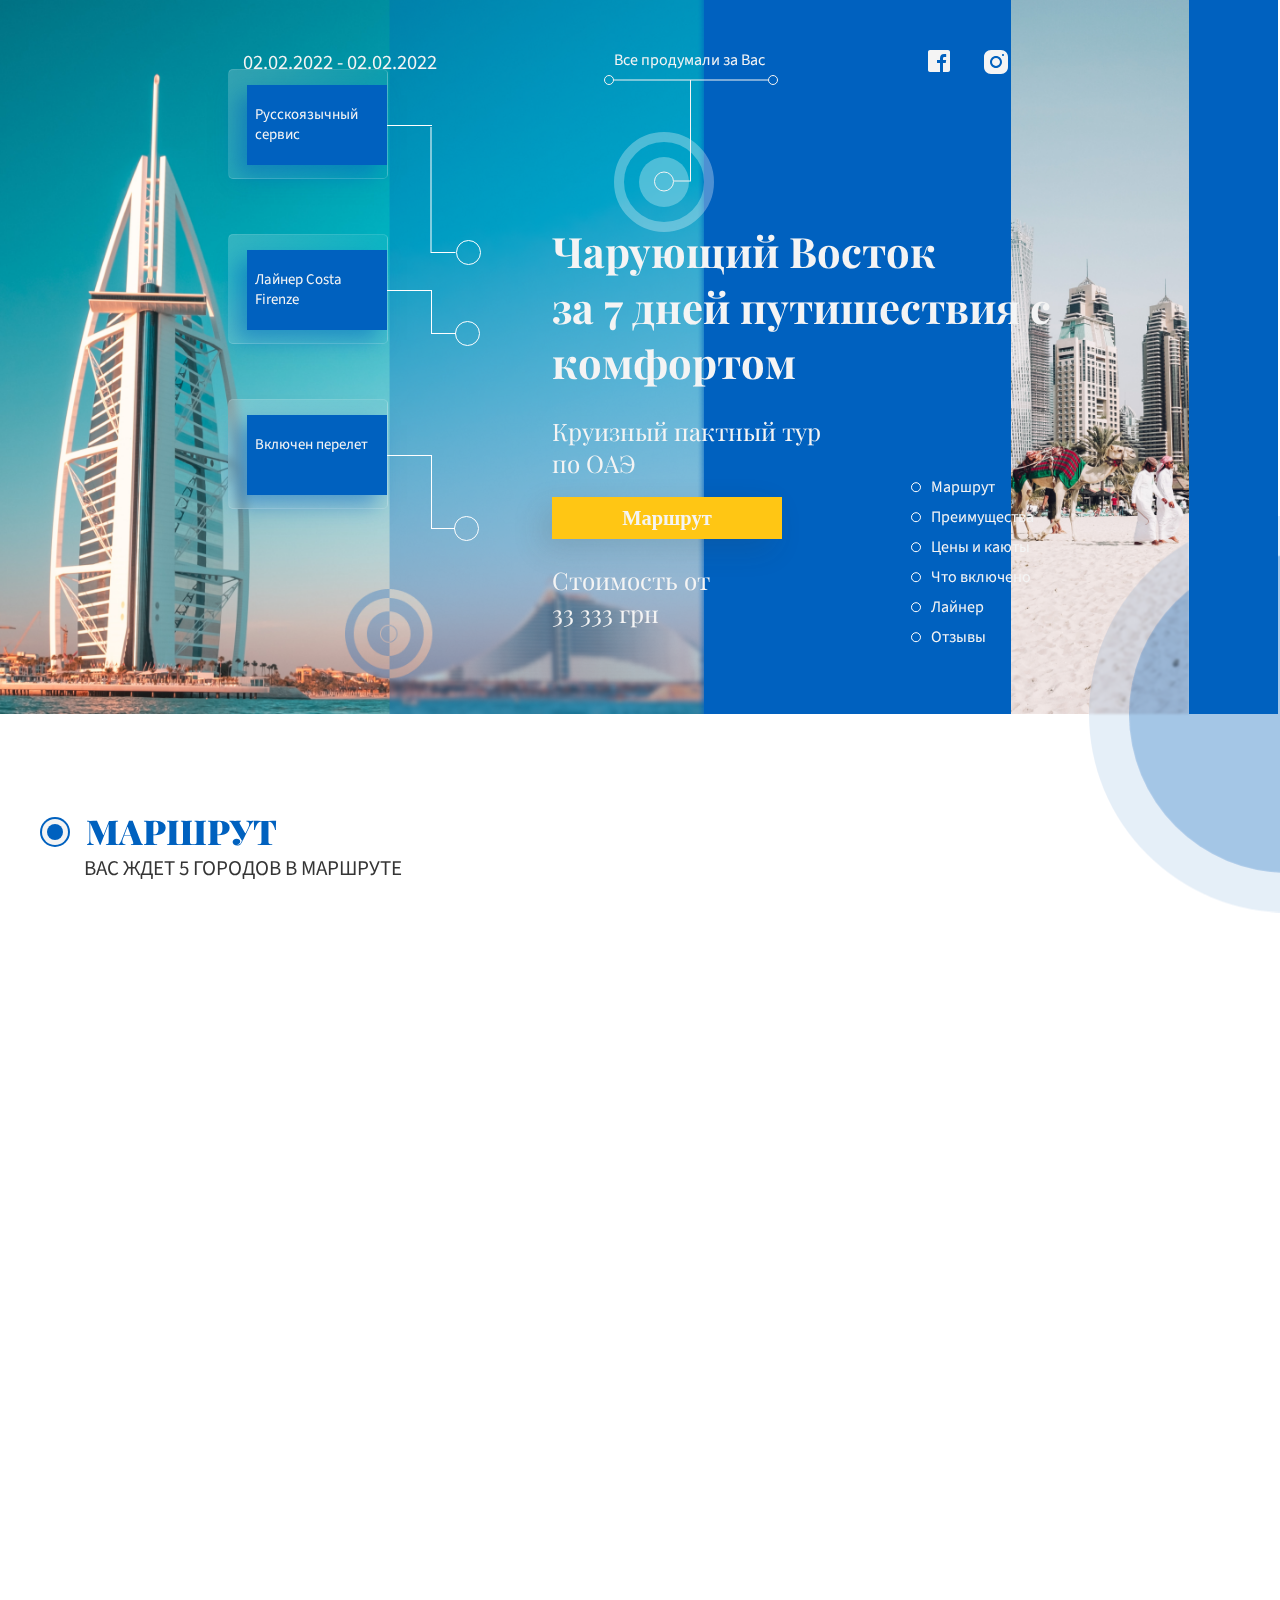
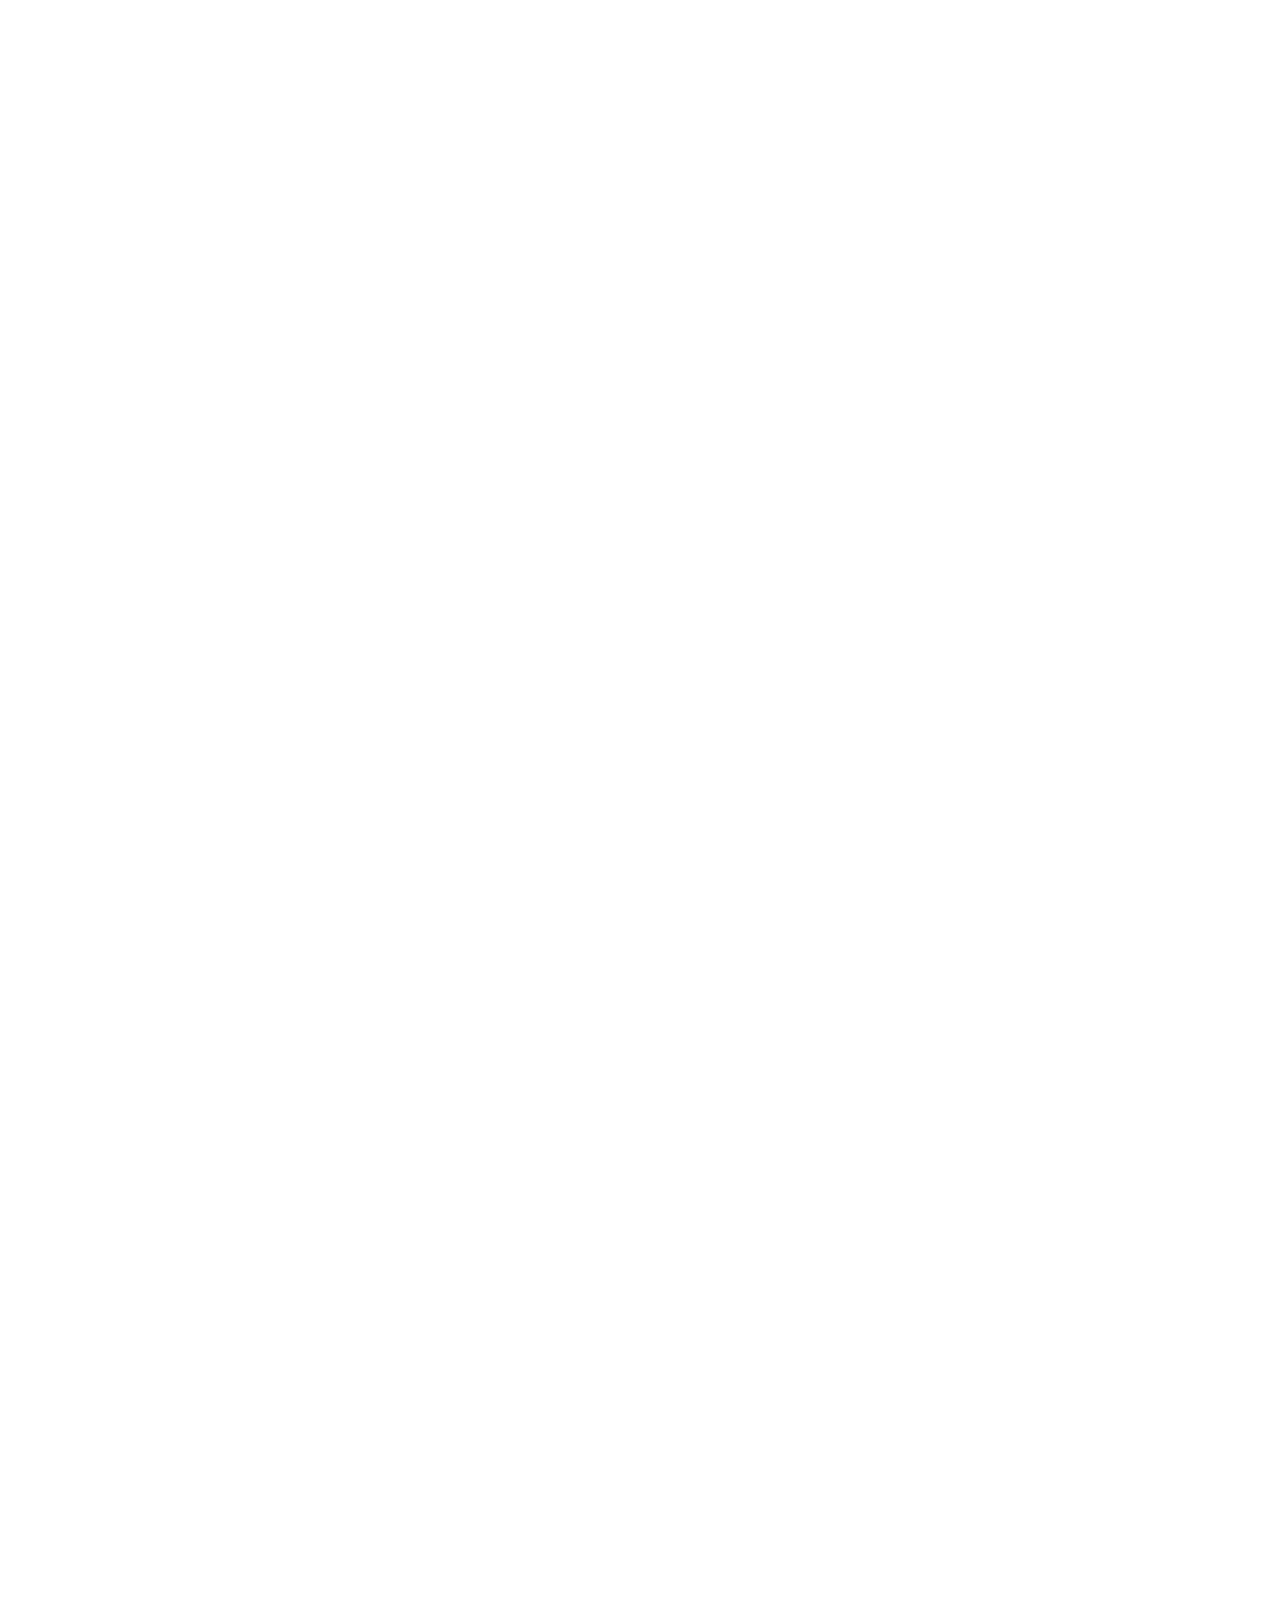
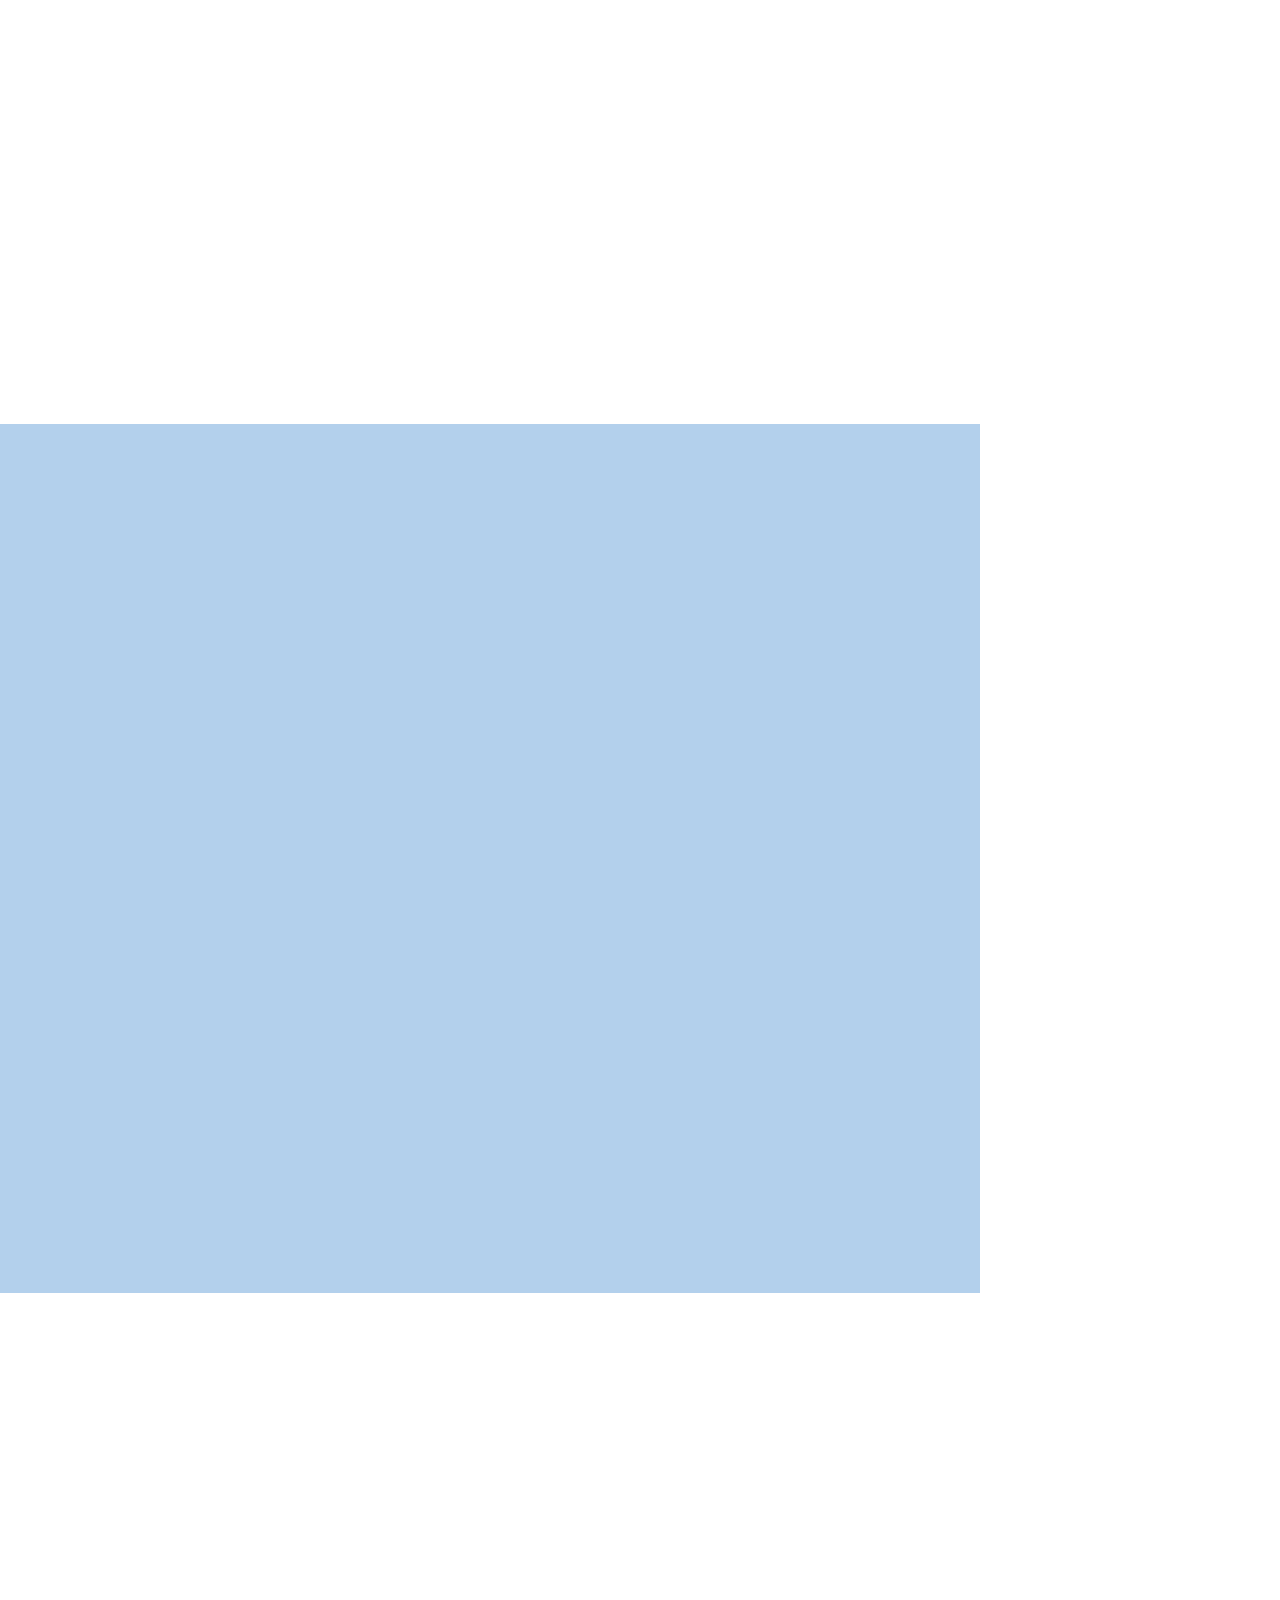
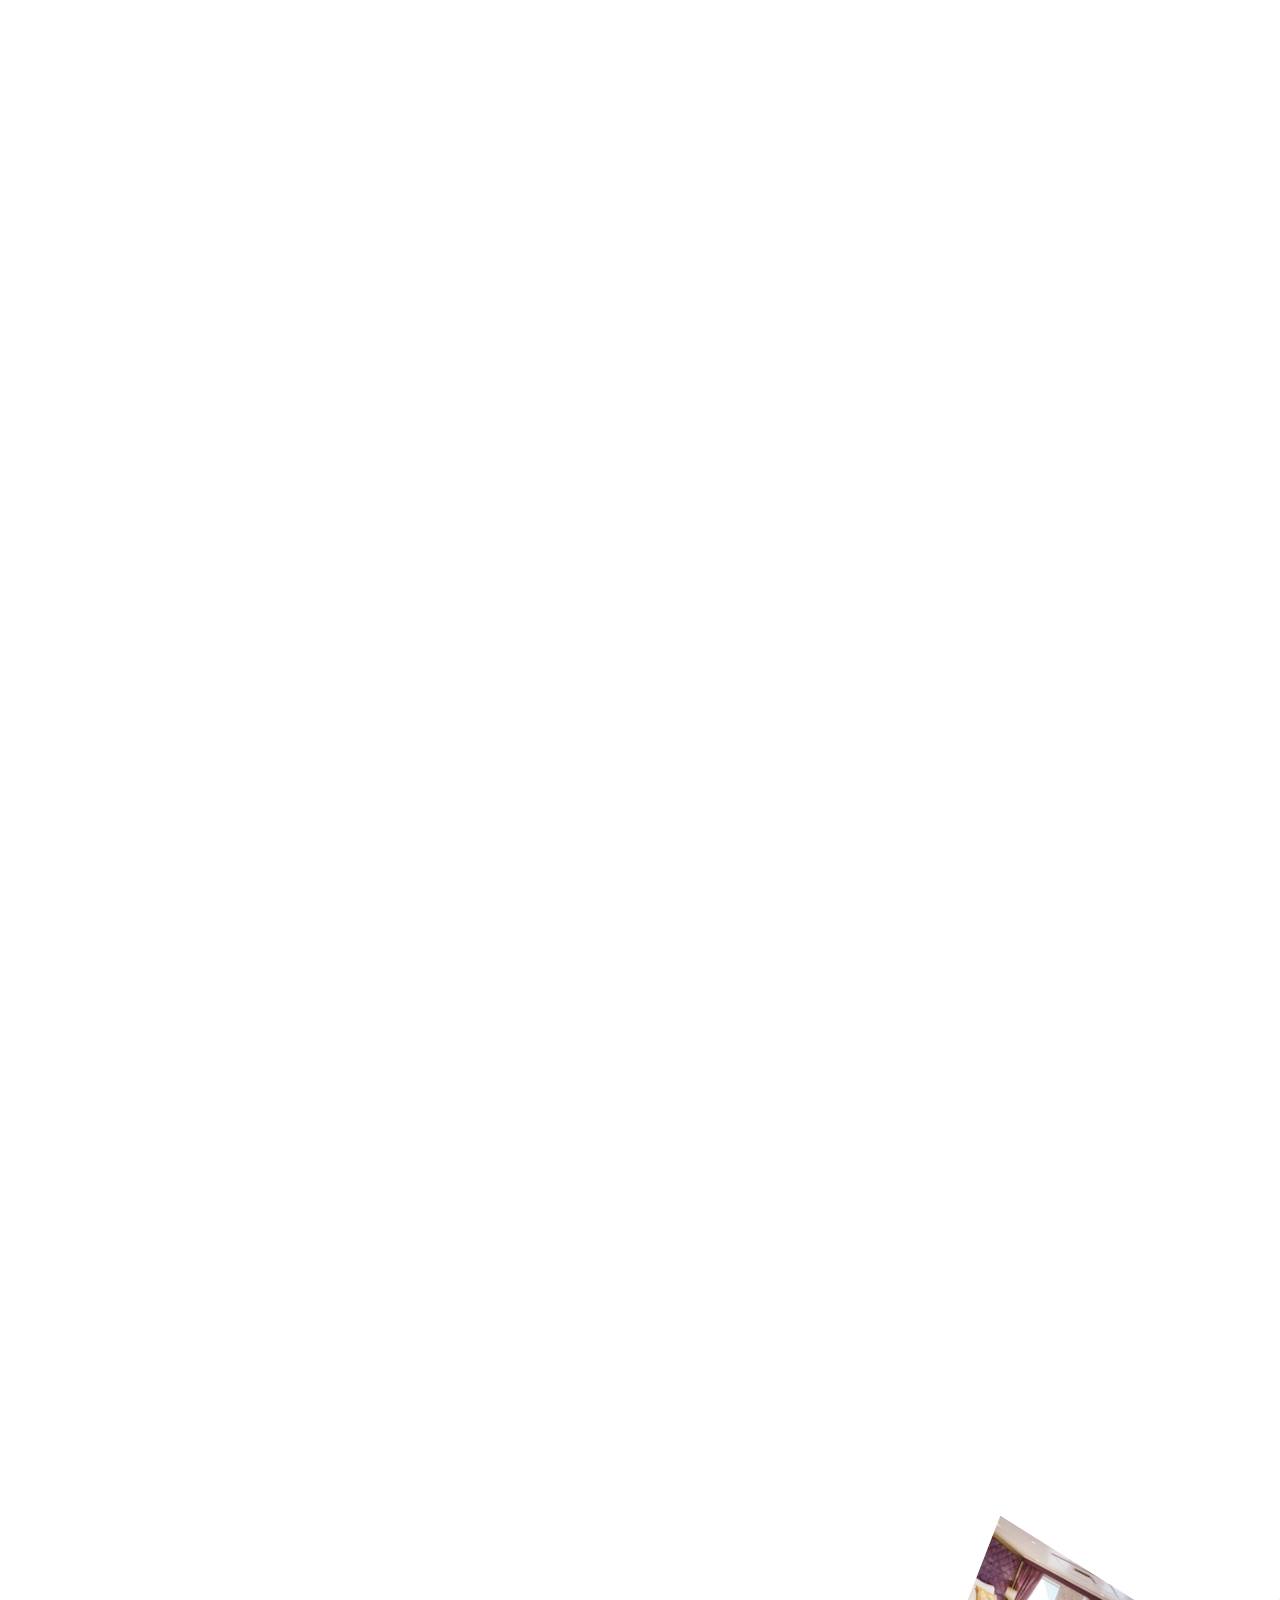
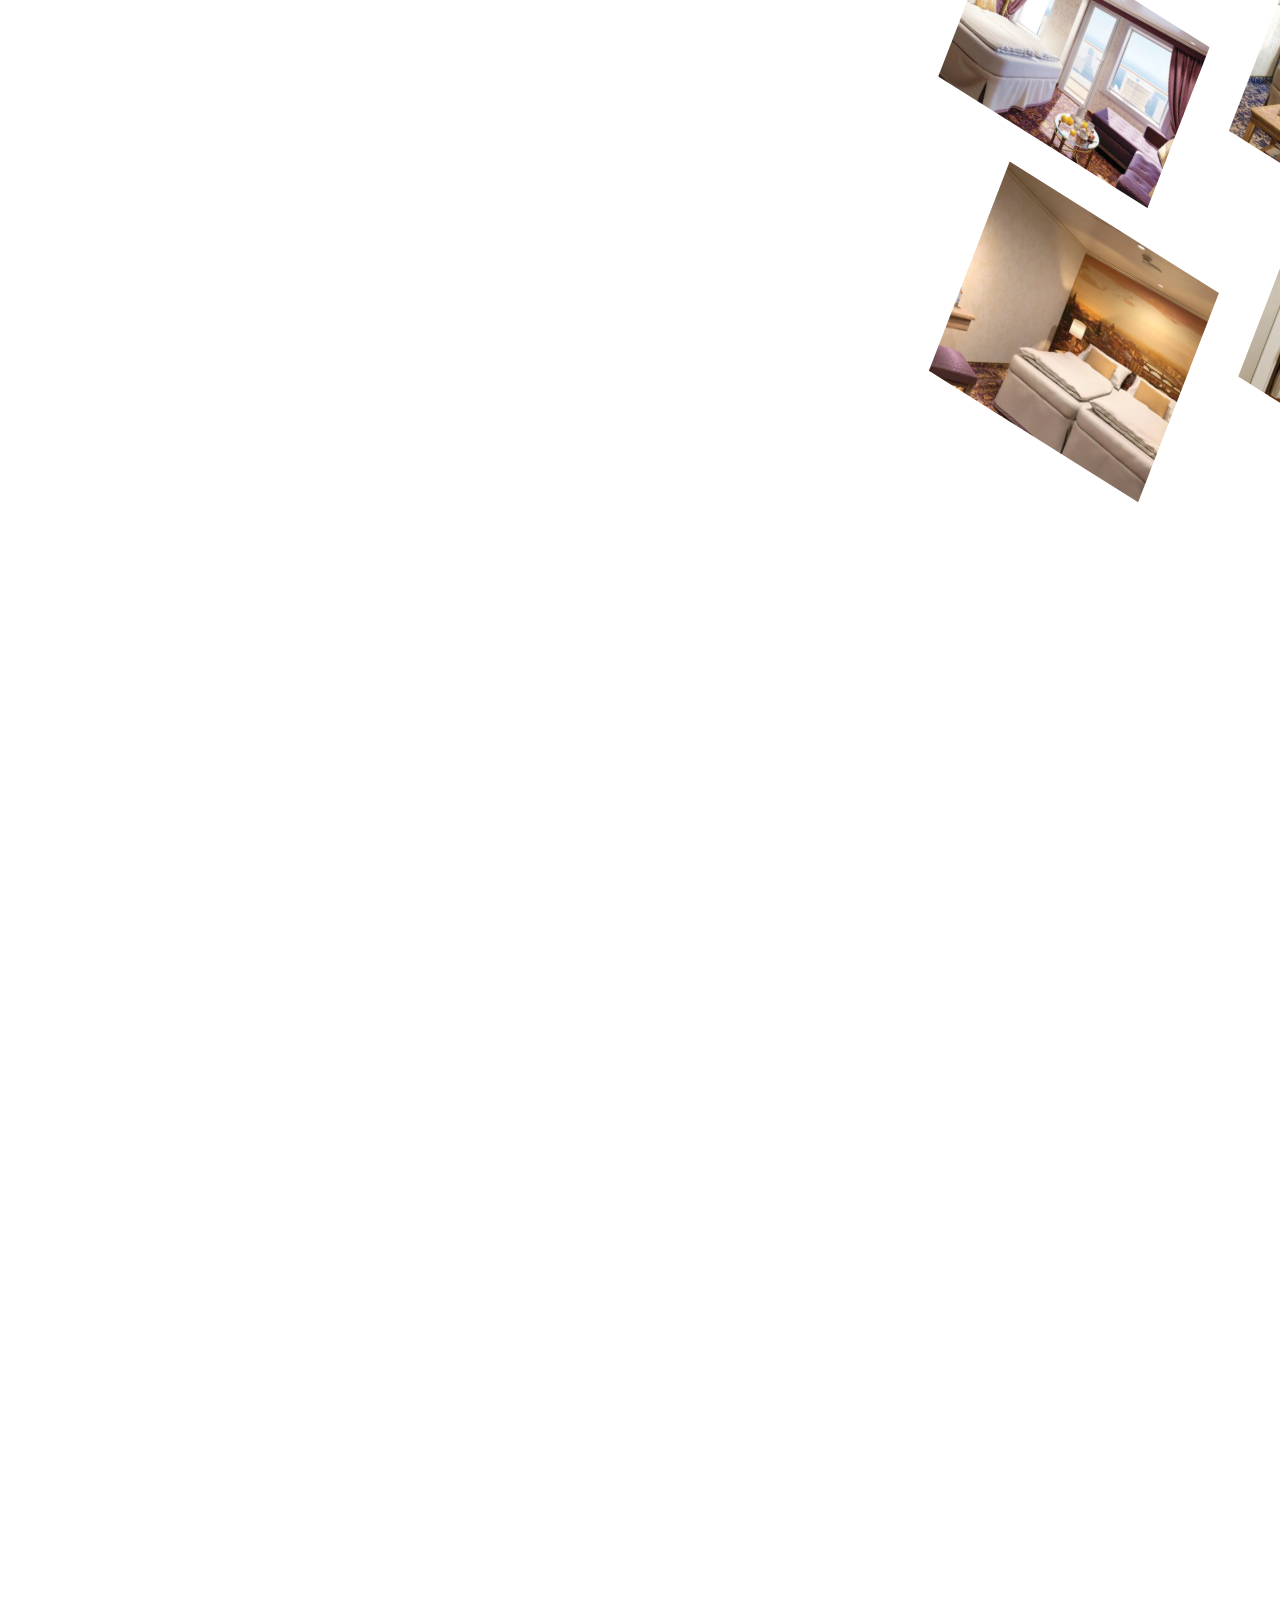
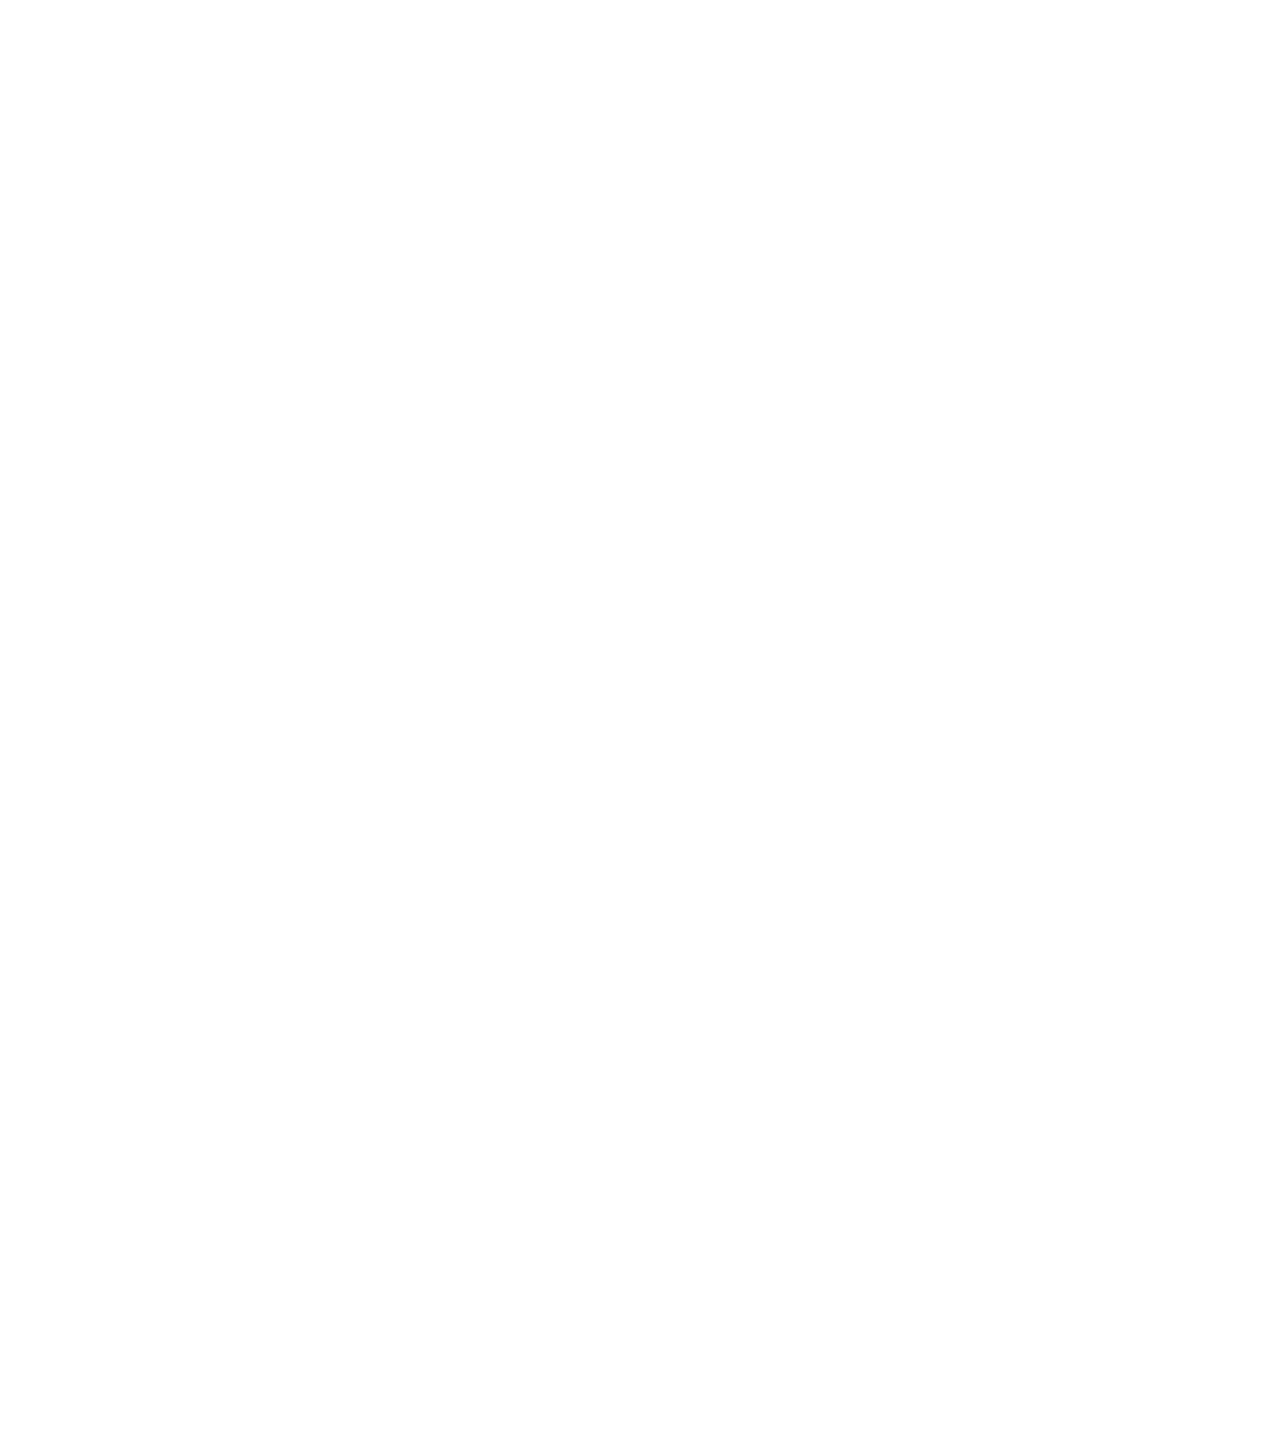
==== index.html @ 21597834 "elevenOfAprilBeforeJobCommit" ====
<!DOCTYPE html>
<html lang="ru">
<head>
    <meta charset="UTF-8">
    <meta http-equiv="X-UA-Compatible" content="IE=edge">
    <meta name="viewport" content="width=device-width, initial-scale=1.0">
    <link href="https://fonts.googleapis.com/css?family=Source+Sans+Pro:200,200italic,300,300italic,regular,italic,600,600italic,700,700italic,900,900italic" rel="stylesheet" />
    <link href="https://fonts.googleapis.com/css?family=Playfair+Display:regular,500,600,700,800,900,italic,500italic,600italic,700italic,800italic,900italic" rel="stylesheet" />
    <link rel="stylesheet" href="css/Mould_zero.css">
    <link rel="stylesheet" href="css/header.css">
    <link rel="stylesheet" href="css/startWithCabinStructure.css">
    <link rel="stylesheet" href="css/everyThingIN.css">
    <link rel="stylesheet" href="css/aboutLiner.css">
    <link rel="stylesheet" href="css/linerVideo.css">
    <link rel="stylesheet" href="css/linerAdvertaising.css">
    <link rel="stylesheet" href="css/coordinator.css">
    <link rel="stylesheet" href="css/reviews.css">
    <link rel="stylesheet" href="css/popup.css">
    <title>Bon Vojage</title>
</head>
<body>

    <div class="wrapper ">
            <header class="header">
                <div class="header__background headBack">
                    <div class="headBack__cyst">
                        <div class="headBack__huge">
                            <div class="headBack__maskCyst">
                                <img src="img/hugeTower.png" class="headBack__1" alt="vcb">
                                <img src="img/Exclude.png"  class="headBack__2" alt="asd">
                            </div>
                            
                        </div>
                        <div class="headBack__bigBan"></div>
                        <div class="headBack__tiny">
                            <img src="img/tallPicture.png" alt="dsf" class="headBack__tineImage">
                        </div>
                        <div class="headBack__rightPattern rightPattern  HugeRoundStructure">
                            <div class="rightPattern__firstChild  HugeRoundStructureFirst">
                            </div>
                        </div>
                        <div class="headBack__rightPatternSecondChild  ">
                            <div class="headBack__rightPatternthirdChild   HugeRoundStructureThird">
                                <div class="headBack__rightPatternfourth    HugeRoundStructureFours"></div>
                            </div>
                        </div>
                        <div class="headBack__smallBand">
                        </div>
                    </div>


                </div>
                <div  class="header__container container ">
                    <div class="header__upsideBar animItem upsideBar">
                        <div class="upsideBar__body">
                            <div class="upside__burger burger">
                                <div class="burger__listBod">
                                    <div class="burger__structureBody">
                                        <div class="burger__structureItem firstBur"></div>
                                        <div class="burger__structureItem secondBur"></div>
                                        <div class="burger__structureItem thirdBur"></div>
                                    </div>
                                </div>
                            </div>
                            <p class="upsideBar__date">
                                02.02.2022 - 02.02.2022
                            </p>
                            <div class="upsideBar__slogan slogan">
                                Все продумали за Вас
                                <div class="slogan__stracture">
                                    <div class="slogan__round frstround">

                                    </div>
                                    <div class="slogan__line">

                                    </div>
                                    <div class="slogan__round scndround">
                                        
                                    </div>
                                </div>
                                <div class="slogan__verticalLine">
                                    
                                </div>
                                <div class="slogan__buttomLine"></div>
                                <div class="slogan__buttomCircle"></div>
                                <div class="slogan__blueSphere"></div>
                                <div class="slogan__blueCircumference"></div>
                            </div>

                            <div class="upsideBar__img">
                                <svg  class="upsideBar__facebook" xmlns="http://www.w3.org/2000/svg">
                                    <path d="M20 0H2C0.895 0 0 0.895 0 2V20C0 21.105 0.895 22 2 22H12V13H9V10H12V8.389C12 5.339 13.486 4 16.021 4C17.235 4 17.877 4.09 18.181 4.131V7H16.452C15.376 7 15 7.568 15 8.718V10H18.154L17.726 13H15V22H20C21.105 22 22 21.105 22 20V2C22 0.895 21.104 0 20 0Z" fill="#F4F4F4"/>
                                </svg>
                                <svg class="upsideBar__instagram" xmlns="http://www.w3.org/2000/svg">
                                    <path d="M6.99805 0C3.13905 0 0 3.14195 0 7.00195V17.002C0 20.861 3.14195 24 7.00195 24H17.002C20.861 24 24 20.858 24 16.998V6.99805C24 3.13905 20.858 0 16.998 0H6.99805ZM19 4C19.552 4 20 4.448 20 5C20 5.552 19.552 6 19 6C18.448 6 18 5.552 18 5C18 4.448 18.448 4 19 4ZM12 6C15.309 6 18 8.691 18 12C18 15.309 15.309 18 12 18C8.691 18 6 15.309 6 12C6 8.691 8.691 6 12 6ZM12 8C10.9391 8 9.92172 8.42143 9.17157 9.17157C8.42143 9.92172 8 10.9391 8 12C8 13.0609 8.42143 14.0783 9.17157 14.8284C9.92172 15.5786 10.9391 16 12 16C13.0609 16 14.0783 15.5786 14.8284 14.8284C15.5786 14.0783 16 13.0609 16 12C16 10.9391 15.5786 9.92172 14.8284 9.17157C14.0783 8.42143 13.0609 8 12 8Z" fill="#F4F4F4"/>
                                </svg>
                                    
                                
                            </div>
                            <div class="burger__body"> <ul class="burger__list">
                                <li class="burger__listItem"> <a href="#" class="burger__listItemLink">Маршрут</a></li>
                                <li class="burger__listItem"> <a href="#" class="burger__listItemLink">Преимущества</a></li>
                                <li class="burger__listItem"> <a href="#" class="burger__listItemLink">Цены и каюты</a></li>
                                <li class="burger__listItem"> <a href="#" class="burger__listItemLink">Что включено</a></li>
                                <li class="burger__listItem"> <a href="#" class="burger__listItemLink">Лайнер</a></li>
                                <li class="burger__listItem"> <a href="#" class="burger__listItemLink">Отзывы</a></li>
                            </ul></div>
                        </div>
                    </div>
                    <div class="header__centerPart animItem centerPart">
                        <div class="centerPart__body">
                            <h1 class="centerPart__caption">
                                Чарующий Восток <br>
                                за 7 дней путишествия 
                                с комфортом 
                            </h1>
                            
                        </div>
                        <div class="centerPart__body2">
                            <h3 class="centerPart__discription">
                                Круизный пактный тур по ОАЭ
                            </h3>
                            <button class="centerPart__btn GlobalButton">
                                    <a href="#" class="centerPart__btn-link">Маршрут</a>  
                            </button>
                            <h3 class="centerPart__discription centerCost">
                                Стоимость от 33 333 грн
                            </h3>
                        </div>
                        <div class="centralPart__body3">
                            <ul class="centralPart__list">
                                <li class="centralPart__listItem"> <a href="#" class="centralPart__listItemLink">Маршрут</a></li>
                                <li class="centralPart__listItem"> <a href="#" class="centralPart__listItemLink">Преимущества</a></li>
                                <li class="centralPart__listItem"> <a href="#" class="centralPart__listItemLink">Цены и каюты</a></li>
                                <li class="centralPart__listItem"> <a href="#" class="centralPart__listItemLink">Что включено</a></li>
                                <li class="centralPart__listItem"> <a href="#" class="centralPart__listItemLink">Лайнер</a></li>
                                <li class="centralPart__listItem"> <a href="#" class="centralPart__listItemLink">Отзывы</a></li>
                            </ul>
                        </div>
                    </div>
                    <div class="header__leftCards leftCards animItem">
                        <div class="leftCards__body">
                            <div class="leftCards__item">
                                <div class="leftCards__item-body">
                                    <p class="leftCards__item-content">Русскоязычный сервис</p> 
                                </div>
                                <div class="leftCards__structure">
                                    <div class="leftCards__frst  FirFir"></div>
                                    <div class="leftCards__scnd  FirSec"></div>
                                    <div class="leftCards__thrd  FirThir"></div>
                                    <div class="leftCards__frsth  FirFour"></div>
                                </div>
                            </div>
                            <div class="leftCards__item">
                                <div class="leftCards__item-body">
                                    <p class="leftCards__item-content">Лайнер 
                                        Costa Firenze </p> 
                                </div>
                                <div class="leftCards__structure stractureTwo">
                                    <div class="leftCards__frst SecFir"></div>
                                    <div class="leftCards__scnd SecSec"></div>
                                    <div class="leftCards__thrd SecThir"></div>
                                    <div class="leftCards__frsth SecFour"></div>
                                </div>
                            </div>
                            <div class="leftCards__item">
                                <div class="leftCards__item-body">
                                    <p class="leftCards__item-content">Включен перелет</p> 
                                </div>
                                <div class="leftCards__structure stractureThree">
                                    <div class="leftCards__frst ThirFir"></div>
                                    <div class="leftCards__scnd ThirSec"></div>
                                    <div class="leftCards__thrd ThirThir"></div>
                                    <div class="leftCards__frsth ThirFour"></div>
                                </div>
                            </div>
                        </div>
                    </div>
                </div>
            </header>
            <main class="main ">
                <div class="main__route  Route">
                    <div class="Route__container container">
                        <div class="Route__body">
                            <div class="Route__header">
                                <div class="Route__header-body animItem ">
                                    <div class="Route__cirleStructure zYoYOu">
                                        <div class="Route__cirleStructure-firstChild">
                                            <div class="Route__cirleStructure-secondChild">

                                            </div>
                                        </div>
                                    </div>
                                    <h2 class="Route__caption">МАРШРУТ</h2>
                                    <p class="Route__subCaption">ВАС ЖДЕТ 5 ГОРОДОВ В МАРШРУТЕ</p>

                                </div>
                            </div>
                        </div>
                    </div>
                </div>
                <div class="main__map Map">
                    <div class="map__container container">
                        <div class="map__body animItem">
                            <div class="map__image-container">
                                <img src="img/Rectangle31.png" alt="routesMap" class="map__image">
                            </div>
                            
                            <div class="map__right">
                                <div class="map__right-body">
                                    <div class="map__right-caption">
                                        ДУБАЙ / АБУ-ДАБИ / о. СИР-БАНИ-ЯС / ДАМАМ / ДОХА
                                    </div>
                                    <div class="map__right-stracture MapStructure">
                                        <div class="MapStructure__body">
                                            <div class="MapStructure__item ItemStructure1">
                                                <div class="MapStructure__pattern">
                                                    <div class="MapStructure__pattern-firstChild">
                                                        <div class="MapStructure__pattern-secondChild">
                                                            <div class="MapStructure__pattern-thirdChild">
                                                                <div class="MapStructure__pattern-fourthChild">
                                                                    
                                                                </div>
                                                            </div>
                                                        </div>
                                                    </div>
                                                </div>
                                                <div class="ItemStructure__container">
                                                    <div class="ItemStructure__body">
                                                        2 дня в Дубаи.
                                                    </div>
                                                    <div class="ItemStructure__pattern">
                                                        <div class="ItemStructure__pattern-firstChild">
                                                            <div class="ItemStructure__pattern-secondChild">
                                                                <div class="ItemStructure__pattern-thirdChild">
                                                                    <div class="ItemStructure__pattern-fourthChild">
                                                                        
                                                                    </div>
                                                                </div>
                                                            </div>
                                                        </div>
                                                    </div>
                                                </div>
                                            </div>
                                            <div class="MapStructure__item ItemStructure2">
                                                <div class="MapStructure__pattern">
                                                    <div class="MapStructure__pattern-firstChild">
                                                        <div class="MapStructure__pattern-secondChild">
                                                            <div class="MapStructure__pattern-thirdChild">
                                                                <div class="MapStructure__pattern-fourthChild">
                                                                    
                                                                </div>
                                                            </div>
                                                        </div>
                                                    </div>
                                                </div>
                                                <div class="ItemStructure__container">
                                                    <div class="ItemStructure__body">
                                                        2 дня в Дубаи.
                                                    </div>
                                                    <div class="ItemStructure__pattern">
                                                        <div class="ItemStructure__pattern-firstChild">
                                                            <div class="ItemStructure__pattern-secondChild">
                                                                <div class="ItemStructure__pattern-thirdChild">
                                                                    <div class="ItemStructure__pattern-fourthChild">
                                                                        
                                                                    </div>
                                                                </div>
                                                            </div>
                                                        </div>
                                                    </div>
                                                </div>
                                            </div>
                                            <div class="MapStructure__item ItemStructure3">
                                                <div class="MapStructure__pattern">
                                                    <div class="MapStructure__pattern-firstChild">
                                                        <div class="MapStructure__pattern-secondChild">
                                                            <div class="MapStructure__pattern-thirdChild">
                                                                <div class="MapStructure__pattern-fourthChild">
                                                                    
                                                                </div>
                                                            </div>
                                                        </div>
                                                    </div>
                                                </div>
                                                <div class="ItemStructure__container">
                                                    <div class="ItemStructure__body">
                                                        2 дня в Дубаи.
                                                    </div>
                                                    <div class="ItemStructure__pattern">
                                                        <div class="ItemStructure__pattern-firstChild">
                                                            <div class="ItemStructure__pattern-secondChild">
                                                                <div class="ItemStructure__pattern-thirdChild">
                                                                    <div class="ItemStructure__pattern-fourthChild">
                                                                        
                                                                    </div>
                                                                </div>
                                                            </div>
                                                        </div>
                                                    </div>
                                                </div>
                                            </div>
                                        </div>
                                    </div>
                                </div>
                            </div>
                        </div>
                        <div class="map__lines animItem">
                            <div class="map__littlePart">
                                <div class="map__littlePartFirstChild"></div>
                                <div class="map__littlePartSecondChild"></div>
                                <div class="map__littlePartThirdChild"></div>
                                <div class="map__littlePartFoursChild"></div>
                            </div>
                            <div class="map__bigPart">
                                <div class="map__bigPartFirstChild"></div>
                                <div class="map__bigPartSecondChild"></div>
                                <div class="map__bigPartThirdChild"></div>
                                <div class="map__bigPartFoursChild"></div>
                                <div class="map__bigPartFivthChild"></div>
                                <div class="map__bigPartSixthChild"></div>
                            </div>

                        </div>
                    </div>
                </div>
                <div class="main__table Table">
                    <div class="Table__container container">
                        <div class="Table__body">
                            <div class="Table__leftList leftList">
                                <span class="Table__span">Смотреть расписание</span>
                                <ul class="leftList__body animItem">
                                    
                                    <li class="leftList__item leftList__indicated">
                                        <div class="leftList__item-body">
                                            <p class="leftList__firstInscription">
                                                День 1
                                            </p>
                                            <p class="leftList__secondInscription">
                                                (Дубай)
                                            </p>
                                            <div class="leftList__link" >
                                                <svg class="leftList__arrow" id="0" width="22" height="8" viewBox="0 0 22 8" fill="none" xmlns="http://www.w3.org/2000/svg">
                                                    <path d="M21.3204 4.35355C21.5156 4.15829 21.5156 3.84171 21.3204 3.64645L18.1384 0.464466C17.9431 0.269204 17.6265 0.269204 17.4313 0.464466C17.236 0.659728 17.236 0.976311 17.4313 1.17157L20.2597 4L17.4313 6.82843C17.236 7.02369 17.236 7.34027 17.4313 7.53553C17.6265 7.7308 17.9431 7.7308 18.1384 7.53553L21.3204 4.35355ZM0.966797 4.5H20.9668V3.5H0.966797V4.5Z" fill="#0061BF"/>
                                                </svg>
                                            </div>
                                        </div>
                                    </li>
                                    <li class="leftList__item ">
                                        <div class="leftList__item-body">
                                            <p class="leftList__firstInscription">
                                                День 2
                                            </p>
                                            <p class="leftList__secondInscription">
                                                (Абу-Даби)
                                            </p>
                                            <div class="leftList__link" >
                                                <svg class="leftList__arrow" id="1" width="22" height="8" viewBox="0 0 22 8" fill="none" xmlns="http://www.w3.org/2000/svg">
                                                    <path d="M21.3204 4.35355C21.5156 4.15829 21.5156 3.84171 21.3204 3.64645L18.1384 0.464466C17.9431 0.269204 17.6265 0.269204 17.4313 0.464466C17.236 0.659728 17.236 0.976311 17.4313 1.17157L20.2597 4L17.4313 6.82843C17.236 7.02369 17.236 7.34027 17.4313 7.53553C17.6265 7.7308 17.9431 7.7308 18.1384 7.53553L21.3204 4.35355ZM0.966797 4.5H20.9668V3.5H0.966797V4.5Z" fill="#0061BF"/>
                                                </svg>
                                            </div>
                                        </div>
                                    </li>
                                    <li class="leftList__item">
                                        <div class="leftList__item-body">
                                            <p class="leftList__firstInscription">
                                                День 3
                                            </p>
                                            <p class="leftList__secondInscription">
                                                (о. Сир-Бани-Яс)
                                            </p>
                                            <div class="leftList__link" >
                                                <svg class="leftList__arrow" id="2" width="22" height="8" viewBox="0 0 22 8" fill="none" xmlns="http://www.w3.org/2000/svg">
                                                    <path d="M21.3204 4.35355C21.5156 4.15829 21.5156 3.84171 21.3204 3.64645L18.1384 0.464466C17.9431 0.269204 17.6265 0.269204 17.4313 0.464466C17.236 0.659728 17.236 0.976311 17.4313 1.17157L20.2597 4L17.4313 6.82843C17.236 7.02369 17.236 7.34027 17.4313 7.53553C17.6265 7.7308 17.9431 7.7308 18.1384 7.53553L21.3204 4.35355ZM0.966797 4.5H20.9668V3.5H0.966797V4.5Z" fill="#0061BF"/>
                                                </svg>
                                            </div>
                                        </div>
                                    </li>
                                    <li class="leftList__item">
                                        <div class="leftList__item-body">
                                            <p class="leftList__firstInscription">
                                                День 4
                                            </p>
                                            <p class="leftList__secondInscription">
                                                (Дамам)
                                            </p>
                                            <div class="leftList__link" >
                                                <svg class="leftList__arrow" id="3" width="22" height="8" viewBox="0 0 22 8" fill="none" xmlns="http://www.w3.org/2000/svg">
                                                    <path d="M21.3204 4.35355C21.5156 4.15829 21.5156 3.84171 21.3204 3.64645L18.1384 0.464466C17.9431 0.269204 17.6265 0.269204 17.4313 0.464466C17.236 0.659728 17.236 0.976311 17.4313 1.17157L20.2597 4L17.4313 6.82843C17.236 7.02369 17.236 7.34027 17.4313 7.53553C17.6265 7.7308 17.9431 7.7308 18.1384 7.53553L21.3204 4.35355ZM0.966797 4.5H20.9668V3.5H0.966797V4.5Z" fill="#0061BF"/>
                                                </svg>
                                            </div>
                                        </div>
                                    </li>
                                    <li class="leftList__item">
                                        <div class="leftList__item-body">
                                            <p class="leftList__firstInscription">
                                                День 5
                                            </p>
                                            <p class="leftList__secondInscription">
                                                (Доха)
                                            </p>
                                            <div class="leftList__link" >
                                                <svg class="leftList__arrow" id="4" width="22" height="8" viewBox="0 0 22 8" fill="none" xmlns="http://www.w3.org/2000/svg">
                                                    <path d="M21.3204 4.35355C21.5156 4.15829 21.5156 3.84171 21.3204 3.64645L18.1384 0.464466C17.9431 0.269204 17.6265 0.269204 17.4313 0.464466C17.236 0.659728 17.236 0.976311 17.4313 1.17157L20.2597 4L17.4313 6.82843C17.236 7.02369 17.236 7.34027 17.4313 7.53553C17.6265 7.7308 17.9431 7.7308 18.1384 7.53553L21.3204 4.35355ZM0.966797 4.5H20.9668V3.5H0.966797V4.5Z" fill="#0061BF"/>
                                                </svg>
                                            </div>
                                        </div>
                                    </li>
                                    <li class="leftList__item">
                                        <div class="leftList__item-body">
                                            <p class="leftList__firstInscription">
                                                День 6
                                            </p>
                                            <p class="leftList__secondInscription">
                                                (Дубай)
                                            </p>
                                            <div class="leftList__link" >
                                                <svg class="leftList__arrow" id="5" width="22" height="8" viewBox="0 0 22 8" fill="none" xmlns="http://www.w3.org/2000/svg">
                                                    <path d="M21.3204 4.35355C21.5156 4.15829 21.5156 3.84171 21.3204 3.64645L18.1384 0.464466C17.9431 0.269204 17.6265 0.269204 17.4313 0.464466C17.236 0.659728 17.236 0.976311 17.4313 1.17157L20.2597 4L17.4313 6.82843C17.236 7.02369 17.236 7.34027 17.4313 7.53553C17.6265 7.7308 17.9431 7.7308 18.1384 7.53553L21.3204 4.35355ZM0.966797 4.5H20.9668V3.5H0.966797V4.5Z" fill="#0061BF"/>
                                                </svg>
                                            </div>
                                        </div>
                                    </li>
                                    <li class="leftList__item">
                                        <div class="leftList__item-body">
                                            <p class="leftList__firstInscription">
                                                День 7
                                            </p>
                                            <p class="leftList__secondInscription">
                                                (Дубай)
                                            </p>
                                            <div class="leftList__link" >
                                                <svg class="leftList__arrow" id="6" width="22" height="8" viewBox="0 0 22 8" fill="none" xmlns="http://www.w3.org/2000/svg">
                                                    <path d="M21.3204 4.35355C21.5156 4.15829 21.5156 3.84171 21.3204 3.64645L18.1384 0.464466C17.9431 0.269204 17.6265 0.269204 17.4313 0.464466C17.236 0.659728 17.236 0.976311 17.4313 1.17157L20.2597 4L17.4313 6.82843C17.236 7.02369 17.236 7.34027 17.4313 7.53553C17.6265 7.7308 17.9431 7.7308 18.1384 7.53553L21.3204 4.35355ZM0.966797 4.5H20.9668V3.5H0.966797V4.5Z" fill="#0061BF"/>
                                                </svg>
                                            </div>
                                        </div>
                                    </li>
                                    <li class="leftList__item">
                                        <div class="leftList__item-body">
                                            <p class="leftList__firstInscription">
                                                День 8
                                            </p>
                                            <p class="leftList__secondInscription">
                                                (Дубай)
                                            </p>
                                            <div class="leftList__link" >
                                                <svg class="leftList__arrow" id="7" width="22" height="8" viewBox="0 0 22 8" fill="none" xmlns="http://www.w3.org/2000/svg">
                                                    <path d="M21.3204 4.35355C21.5156 4.15829 21.5156 3.84171 21.3204 3.64645L18.1384 0.464466C17.9431 0.269204 17.6265 0.269204 17.4313 0.464466C17.236 0.659728 17.236 0.976311 17.4313 1.17157L20.2597 4L17.4313 6.82843C17.236 7.02369 17.236 7.34027 17.4313 7.53553C17.6265 7.7308 17.9431 7.7308 18.1384 7.53553L21.3204 4.35355ZM0.966797 4.5H20.9668V3.5H0.966797V4.5Z" fill="#0061BF"/>
                                                </svg>
                                            </div>
                                        </div>
                                    </li>
                                    <li class="leftList__item">
                                        <div class="leftList__item-body">
                                            <p class="leftList__firstInscription">
                                                День 9
                                            </p>
                                            <p class="leftList__secondInscription">
                                                (Дубай)
                                            </p>
                                            <div class="leftList__link" >
                                                <svg class="leftList__arrow" id="8" width="22" height="8" viewBox="0 0 22 8" fill="none" xmlns="http://www.w3.org/2000/svg">
                                                    <path d="M21.3204 4.35355C21.5156 4.15829 21.5156 3.84171 21.3204 3.64645L18.1384 0.464466C17.9431 0.269204 17.6265 0.269204 17.4313 0.464466C17.236 0.659728 17.236 0.976311 17.4313 1.17157L20.2597 4L17.4313 6.82843C17.236 7.02369 17.236 7.34027 17.4313 7.53553C17.6265 7.7308 17.9431 7.7308 18.1384 7.53553L21.3204 4.35355ZM0.966797 4.5H20.9668V3.5H0.966797V4.5Z" fill="#0061BF"/>
                                                </svg>
                                            </div>
                                        </div>
                                    </li>
                                    <li class="leftList__item">
                                        <div class="leftList__item-body">
                                            <p class="leftList__firstInscription">
                                                День 10
                                            </p>
                                            <p class="leftList__secondInscription">
                                                (Дубай)
                                            </p>
                                            <div class="leftList__link" >
                                                <svg class="leftList__arrow" id="9" width="22" height="9" viewBox="0 0 22 8" fill="none" xmlns="http://www.w3.org/2000/svg">
                                                    <path d="M21.3204 4.35355C21.5156 4.15829 21.5156 3.84171 21.3204 3.64645L18.1384 0.464466C17.9431 0.269204 17.6265 0.269204 17.4313 0.464466C17.236 0.659728 17.236 0.976311 17.4313 1.17157L20.2597 4L17.4313 6.82843C17.236 7.02369 17.236 7.34027 17.4313 7.53553C17.6265 7.7308 17.9431 7.7308 18.1384 7.53553L21.3204 4.35355ZM0.966797 4.5H20.9668V3.5H0.966797V4.5Z" fill="#0061BF"/>
                                                </svg>
                                            </div>
                                        </div>
                                    </li>
                                </ul>
                            </div>
                            <div class="Table__explanation Explanation">
                                <div class="Explanation__body animItem">
                                    <div class="Explanation__item">
                                        <div class="Explanation__item-body">
                                            <div class="Explanation__textPart  TextPart">
                                                <div class="TextPart__body">
                                                    <p class="TextPart__caption">
                                                        ДУБАЙ
                                                    </p>
                                                    <p class="TextPart__date">
                                                        02.02.2022
                                                    </p>
                                                    <p class="TextPart__time">
                                                        Отправление - 18:00
                                                    </p>
                                                    <div class="TextPart__paragraph-body">
                                                        <p class="TextPart__paragraph">
                                                            Lorem ipsum dolor sit amet, consectetur adipiscing elit. Tempus, ut nisl sed sit semper vitae diam ullamcorper. In eget felis, laoreet id urna. Nunc donec sapien feugiat enim feugiat odio dui. Sem diam, sit ornare sagittis in quam. Convallis nisl dui eget imperdiet ipsum ac sit gravida. Quam mi pulvinar mus ultricies sed praesent a faucibus. Eleifend pulvinar vitae ut nisi aliquet imperdiet euismod. Elit, pharetra molestie ut nulla turpis. Nam eget et mauris lorem cum ipsum fermentum. Nulla penatibus mauris aenean aliquet. Nulla in in ornare non viverra. Duis turpis amet ac ultrices accumsan, ut arcu egestas at. Urna morbi consequat, sed hendrerit vulputate accumsan. Nunc enim sagittis ultrices malesuada.
                                                            Ipsum sed lorem dictum lacinia molestie convallis. Pretium fermentum aliquam sed et ut at nisl.
                                                        </p>
                                                        <p class="TextPart__paragraph">
                                                            Nulla in in ornare non viverra. Duis turpis amet ac ultrices accumsan, ut arcu egestas at. Urna morbi consequat, sed hendrerit vulputate accumsan. Nunc enim sagittis ultrices malesuada.
                                                            Ipsum sed lorem dictum lacinia molestie convallis. Pretium fermentum aliquam sed et ut at nisl. Elit donec 
                                                        </p>
                                                    </div>
                                                    <div class="TextPart__bottom">
                                                        <p class="TextPart__left">*Есть возможность посетить екскурсию в городе</p>
                                                        <div class="TextPart__btn-body">
                                                            <button class="TextPart__btn" >Смотреть детали</button>
                                                        </div>
                                                        
                                                    </div>
                                                </div>
                                            </div>
                                            <div class="Explanation__imgColumn">
                                                <img src="img/table/Rectangle14.png" alt="arabicTower" class="Explanation__img">
                                                <img src="img/table/Rectangle13.png" alt="arabicTower" class="Explanation__img">
                                                <img src="img/table/Rectangle12.png" alt="arabicTower" class="Explanation__img">
                                            </div>
                                        </div>
                                    </div>
                                    <div class="Explanation__item  explanation__disable">
                                        <div class="Explanation__item-body">
                                            <div class="Explanation__textPart  TextPart">
                                                <div class="TextPart__body">
                                                    <p class="TextPart__caption">
                                                        Абу-Даби
                                                    </p>
                                                    <p class="TextPart__date">
                                                        03.02.2022
                                                    </p>
                                                    <p class="TextPart__time">
                                                        Отправление - 18:00
                                                    </p>
                                                    <div class="TextPart__paragraph-body">
                                                        <p class="TextPart__paragraph">
                                                            Lorem ipsum dolor sit amet, consectetur adipiscing elit. Tempus, ut nisl sed sit semper vitae diam ullamcorper. In eget felis, laoreet id urna. Nunc donec sapien feugiat enim feugiat odio dui. Sem diam, sit ornare sagittis in quam. Convallis nisl dui eget imperdiet ipsum ac sit gravida. Quam mi pulvinar mus ultricies sed praesent a faucibus. Eleifend pulvinar vitae ut nisi aliquet imperdiet euismod. Elit, pharetra molestie ut nulla turpis. Nam eget et mauris lorem cum ipsum fermentum. Nulla penatibus mauris aenean aliquet. Nulla in in ornare non viverra. Duis turpis amet ac ultrices accumsan, ut arcu egestas at. Urna morbi consequat, sed hendrerit vulputate accumsan. Nunc enim sagittis ultrices malesuada.
                                                            Ipsum sed lorem dictum lacinia molestie convallis. Pretium fermentum aliquam sed et ut at nisl.
                                                        </p>
                                                        <p class="TextPart__paragraph">
                                                            Nulla in in ornare non viverra. Duis turpis amet ac ultrices accumsan, ut arcu egestas at. Urna morbi consequat, sed hendrerit vulputate accumsan. Nunc enim sagittis ultrices malesuada.
                                                            Ipsum sed lorem dictum lacinia molestie convallis. Pretium fermentum aliquam sed et ut at nisl. Elit donec 
                                                        </p>
                                                    </div>
                                                    <div class="TextPart__bottom">
                                                        <p class="TextPart__left">*Есть возможность посетить екскурсию в городе</p>
                                                        <div class="TextPart__btn-body">
                                                            <button class="TextPart__btn" >Смотреть детали</button>
                                                        </div>
                                                        
                                                    </div>
                                                </div>
                                            </div>
                                            <div class="Explanation__imgColumn">
                                                <img src="img/table/Rectangle14.png" alt="arabicTower" class="Explanation__img">
                                                <img src="img/table/Rectangle13.png" alt="arabicTower" class="Explanation__img">
                                                <img src="img/table/Rectangle12.png" alt="arabicTower" class="Explanation__img">
                                            </div>
                                        </div>
                                    </div>
                                    <div class="Explanation__item  explanation__disable">
                                        <div class="Explanation__item-body">
                                            <div class="Explanation__textPart  TextPart">
                                                <div class="TextPart__body">
                                                    <p class="TextPart__caption">
                                                        о. Сир-Бани-Яс
                                                    </p>
                                                    <p class="TextPart__date">
                                                        04.02.2022
                                                    </p>
                                                    <p class="TextPart__time">
                                                        Отправление - 18:00
                                                    </p>
                                                    <div class="TextPart__paragraph-body">
                                                        <p class="TextPart__paragraph">
                                                            Lorem ipsum dolor sit amet, consectetur adipiscing elit. Tempus, ut nisl sed sit semper vitae diam ullamcorper. In eget felis, laoreet id urna. Nunc donec sapien feugiat enim feugiat odio dui. Sem diam, sit ornare sagittis in quam. Convallis nisl dui eget imperdiet ipsum ac sit gravida. Quam mi pulvinar mus ultricies sed praesent a faucibus. Eleifend pulvinar vitae ut nisi aliquet imperdiet euismod. Elit, pharetra molestie ut nulla turpis. Nam eget et mauris lorem cum ipsum fermentum. Nulla penatibus mauris aenean aliquet. Nulla in in ornare non viverra. Duis turpis amet ac ultrices accumsan, ut arcu egestas at. Urna morbi consequat, sed hendrerit vulputate accumsan. Nunc enim sagittis ultrices malesuada.
                                                            Ipsum sed lorem dictum lacinia molestie convallis. Pretium fermentum aliquam sed et ut at nisl.
                                                        </p>
                                                        <p class="TextPart__paragraph">
                                                            Nulla in in ornare non viverra. Duis turpis amet ac ultrices accumsan, ut arcu egestas at. Urna morbi consequat, sed hendrerit vulputate accumsan. Nunc enim sagittis ultrices malesuada.
                                                            Ipsum sed lorem dictum lacinia molestie convallis. Pretium fermentum aliquam sed et ut at nisl. Elit donec 
                                                        </p>
                                                    </div>
                                                    <div class="TextPart__bottom">
                                                        <p class="TextPart__left">*Есть возможность посетить екскурсию в городе</p>
                                                        <div class="TextPart__btn-body">
                                                            <button class="TextPart__btn" >Смотреть детали</button>
                                                        </div>
                                                        
                                                    </div>
                                                </div>
                                            </div>
                                            <div class="Explanation__imgColumn">
                                                <img src="img/table/Rectangle14.png" alt="arabicTower" class="Explanation__img">
                                                <img src="img/table/Rectangle13.png" alt="arabicTower" class="Explanation__img">
                                                <img src="img/table/Rectangle12.png" alt="arabicTower" class="Explanation__img">
                                            </div>
                                        </div>
                                    </div>
                                    <div class="Explanation__item  explanation__disable">
                                        <div class="Explanation__item-body">
                                            <div class="Explanation__textPart  TextPart">
                                                <div class="TextPart__body">
                                                    <p class="TextPart__caption">
                                                        Дамам
                                                    </p>
                                                    <p class="TextPart__date">
                                                        05.02.2022
                                                    </p>
                                                    <p class="TextPart__time">
                                                        Отправление - 18:00
                                                    </p>
                                                    <div class="TextPart__paragraph-body">
                                                        <p class="TextPart__paragraph">
                                                            Lorem ipsum dolor sit amet, consectetur adipiscing elit. Tempus, ut nisl sed sit semper vitae diam ullamcorper. In eget felis, laoreet id urna. Nunc donec sapien feugiat enim feugiat odio dui. Sem diam, sit ornare sagittis in quam. Convallis nisl dui eget imperdiet ipsum ac sit gravida. Quam mi pulvinar mus ultricies sed praesent a faucibus. Eleifend pulvinar vitae ut nisi aliquet imperdiet euismod. Elit, pharetra molestie ut nulla turpis. Nam eget et mauris lorem cum ipsum fermentum. Nulla penatibus mauris aenean aliquet. Nulla in in ornare non viverra. Duis turpis amet ac ultrices accumsan, ut arcu egestas at. Urna morbi consequat, sed hendrerit vulputate accumsan. Nunc enim sagittis ultrices malesuada.
                                                            Ipsum sed lorem dictum lacinia molestie convallis. Pretium fermentum aliquam sed et ut at nisl.
                                                        </p>
                                                        <p class="TextPart__paragraph">
                                                            Nulla in in ornare non viverra. Duis turpis amet ac ultrices accumsan, ut arcu egestas at. Urna morbi consequat, sed hendrerit vulputate accumsan. Nunc enim sagittis ultrices malesuada.
                                                            Ipsum sed lorem dictum lacinia molestie convallis. Pretium fermentum aliquam sed et ut at nisl. Elit donec 
                                                        </p>
                                                    </div>
                                                    <div class="TextPart__bottom">
                                                        <p class="TextPart__left">*Есть возможность посетить екскурсию в городе</p>
                                                        <div class="TextPart__btn-body">
                                                            <button class="TextPart__btn" >Смотреть детали</button>
                                                        </div>
                                                        
                                                    </div>
                                                </div>
                                            </div>
                                            <div class="Explanation__imgColumn">
                                                <img src="img/table/Rectangle14.png" alt="arabicTower" class="Explanation__img">
                                                <img src="img/table/Rectangle13.png" alt="arabicTower" class="Explanation__img">
                                                <img src="img/table/Rectangle12.png" alt="arabicTower" class="Explanation__img">
                                            </div>
                                        </div>
                                    </div>
                                    <div class="Explanation__item  explanation__disable">
                                        <div class="Explanation__item-body">
                                            <div class="Explanation__textPart  TextPart">
                                                <div class="TextPart__body">
                                                    <p class="TextPart__caption">
                                                        Доха
                                                    </p>
                                                    <p class="TextPart__date">
                                                        06.02.2022
                                                    </p>
                                                    <p class="TextPart__time">
                                                        Отправление - 18:00
                                                    </p>
                                                    <div class="TextPart__paragraph-body">
                                                        <p class="TextPart__paragraph">
                                                            Lorem ipsum dolor sit amet, consectetur adipiscing elit. Tempus, ut nisl sed sit semper vitae diam ullamcorper. In eget felis, laoreet id urna. Nunc donec sapien feugiat enim feugiat odio dui. Sem diam, sit ornare sagittis in quam. Convallis nisl dui eget imperdiet ipsum ac sit gravida. Quam mi pulvinar mus ultricies sed praesent a faucibus. Eleifend pulvinar vitae ut nisi aliquet imperdiet euismod. Elit, pharetra molestie ut nulla turpis. Nam eget et mauris lorem cum ipsum fermentum. Nulla penatibus mauris aenean aliquet. Nulla in in ornare non viverra. Duis turpis amet ac ultrices accumsan, ut arcu egestas at. Urna morbi consequat, sed hendrerit vulputate accumsan. Nunc enim sagittis ultrices malesuada.
                                                            Ipsum sed lorem dictum lacinia molestie convallis. Pretium fermentum aliquam sed et ut at nisl.
                                                        </p>
                                                        <p class="TextPart__paragraph">
                                                            Nulla in in ornare non viverra. Duis turpis amet ac ultrices accumsan, ut arcu egestas at. Urna morbi consequat, sed hendrerit vulputate accumsan. Nunc enim sagittis ultrices malesuada.
                                                            Ipsum sed lorem dictum lacinia molestie convallis. Pretium fermentum aliquam sed et ut at nisl. Elit donec 
                                                        </p>
                                                    </div>
                                                    <div class="TextPart__bottom">
                                                        <p class="TextPart__left">*Есть возможность посетить екскурсию в городе</p>
                                                        <div class="TextPart__btn-body">
                                                            <button class="TextPart__btn" >Смотреть детали</button>
                                                        </div>
                                                        
                                                    </div>
                                                </div>
                                            </div>
                                            <div class="Explanation__imgColumn">
                                                <img src="img/table/Rectangle14.png" alt="arabicTower" class="Explanation__img">
                                                <img src="img/table/Rectangle13.png" alt="arabicTower" class="Explanation__img">
                                                <img src="img/table/Rectangle12.png" alt="arabicTower" class="Explanation__img">
                                            </div>
                                        </div>
                                    </div>
                                    <div class="Explanation__item  explanation__disable">
                                        <div class="Explanation__item-body">
                                            <div class="Explanation__textPart  TextPart">
                                                <div class="TextPart__body">
                                                    <p class="TextPart__caption">
                                                        ДУБАЙ
                                                    </p>
                                                    <p class="TextPart__date">
                                                        07.02.2022
                                                    </p>
                                                    <p class="TextPart__time">
                                                        Отправление - 18:00
                                                    </p>
                                                    <div class="TextPart__paragraph-body">
                                                        <p class="TextPart__paragraph">
                                                            Lorem ipsum dolor sit amet, consectetur adipiscing elit. Tempus, ut nisl sed sit semper vitae diam ullamcorper. In eget felis, laoreet id urna. Nunc donec sapien feugiat enim feugiat odio dui. Sem diam, sit ornare sagittis in quam. Convallis nisl dui eget imperdiet ipsum ac sit gravida. Quam mi pulvinar mus ultricies sed praesent a faucibus. Eleifend pulvinar vitae ut nisi aliquet imperdiet euismod. Elit, pharetra molestie ut nulla turpis. Nam eget et mauris lorem cum ipsum fermentum. Nulla penatibus mauris aenean aliquet. Nulla in in ornare non viverra. Duis turpis amet ac ultrices accumsan, ut arcu egestas at. Urna morbi consequat, sed hendrerit vulputate accumsan. Nunc enim sagittis ultrices malesuada.
                                                            Ipsum sed lorem dictum lacinia molestie convallis. Pretium fermentum aliquam sed et ut at nisl.
                                                        </p>
                                                        <p class="TextPart__paragraph">
                                                            Nulla in in ornare non viverra. Duis turpis amet ac ultrices accumsan, ut arcu egestas at. Urna morbi consequat, sed hendrerit vulputate accumsan. Nunc enim sagittis ultrices malesuada.
                                                            Ipsum sed lorem dictum lacinia molestie convallis. Pretium fermentum aliquam sed et ut at nisl. Elit donec 
                                                        </p>
                                                    </div>
                                                    <div class="TextPart__bottom">
                                                        <p class="TextPart__left">*Есть возможность посетить екскурсию в городе</p>
                                                        <div class="TextPart__btn-body">
                                                            <button class="TextPart__btn" >Смотреть детали</button>
                                                        </div>
                                                        
                                                    </div>
                                                </div>
                                            </div>
                                            <div class="Explanation__imgColumn">
                                                <img src="img/table/Rectangle14.png" alt="arabicTower" class="Explanation__img">
                                                <img src="img/table/Rectangle13.png" alt="arabicTower" class="Explanation__img">
                                                <img src="img/table/Rectangle12.png" alt="arabicTower" class="Explanation__img">
                                            </div>
                                        </div>
                                    </div>
                                    <div class="Explanation__item  explanation__disable">
                                        <div class="Explanation__item-body">
                                            <div class="Explanation__textPart  TextPart">
                                                <div class="TextPart__body">
                                                    <p class="TextPart__caption">
                                                        ДУБАЙ
                                                    </p>
                                                    <p class="TextPart__date">
                                                        08.02.2022
                                                    </p>
                                                    <p class="TextPart__time">
                                                        Отправление - 18:00
                                                    </p>
                                                    <div class="TextPart__paragraph-body">
                                                        <p class="TextPart__paragraph">
                                                            Lorem ipsum dolor sit amet, consectetur adipiscing elit. Tempus, ut nisl sed sit semper vitae diam ullamcorper. In eget felis, laoreet id urna. Nunc donec sapien feugiat enim feugiat odio dui. Sem diam, sit ornare sagittis in quam. Convallis nisl dui eget imperdiet ipsum ac sit gravida. Quam mi pulvinar mus ultricies sed praesent a faucibus. Eleifend pulvinar vitae ut nisi aliquet imperdiet euismod. Elit, pharetra molestie ut nulla turpis. Nam eget et mauris lorem cum ipsum fermentum. Nulla penatibus mauris aenean aliquet. Nulla in in ornare non viverra. Duis turpis amet ac ultrices accumsan, ut arcu egestas at. Urna morbi consequat, sed hendrerit vulputate accumsan. Nunc enim sagittis ultrices malesuada.
                                                            Ipsum sed lorem dictum lacinia molestie convallis. Pretium fermentum aliquam sed et ut at nisl.
                                                        </p>
                                                        <p class="TextPart__paragraph">
                                                            Nulla in in ornare non viverra. Duis turpis amet ac ultrices accumsan, ut arcu egestas at. Urna morbi consequat, sed hendrerit vulputate accumsan. Nunc enim sagittis ultrices malesuada.
                                                            Ipsum sed lorem dictum lacinia molestie convallis. Pretium fermentum aliquam sed et ut at nisl. Elit donec 
                                                        </p>
                                                    </div>
                                                    <div class="TextPart__bottom">
                                                        <p class="TextPart__left">*Есть возможность посетить екскурсию в городе</p>
                                                        <div class="TextPart__btn-body">
                                                            <button class="TextPart__btn" >Смотреть детали</button>
                                                        </div>
                                                        
                                                    </div>
                                                </div>
                                            </div>
                                            <div class="Explanation__imgColumn">
                                                <img src="img/table/Rectangle14.png" alt="arabicTower" class="Explanation__img">
                                                <img src="img/table/Rectangle13.png" alt="arabicTower" class="Explanation__img">
                                                <img src="img/table/Rectangle12.png" alt="arabicTower" class="Explanation__img">
                                            </div>
                                        </div>
                                    </div>
                                    <div class="Explanation__item  explanation__disable">
                                        <div class="Explanation__item-body">
                                            <div class="Explanation__textPart  TextPart">
                                                <div class="TextPart__body">
                                                    <p class="TextPart__caption">
                                                        ДУБАЙ
                                                    </p>
                                                    <p class="TextPart__date">
                                                        09.02.2022
                                                    </p>
                                                    <p class="TextPart__time">
                                                        Отправление - 18:00
                                                    </p>
                                                    <div class="TextPart__paragraph-body">
                                                        <p class="TextPart__paragraph">
                                                            Lorem ipsum dolor sit amet, consectetur adipiscing elit. Tempus, ut nisl sed sit semper vitae diam ullamcorper. In eget felis, laoreet id urna. Nunc donec sapien feugiat enim feugiat odio dui. Sem diam, sit ornare sagittis in quam. Convallis nisl dui eget imperdiet ipsum ac sit gravida. Quam mi pulvinar mus ultricies sed praesent a faucibus. Eleifend pulvinar vitae ut nisi aliquet imperdiet euismod. Elit, pharetra molestie ut nulla turpis. Nam eget et mauris lorem cum ipsum fermentum. Nulla penatibus mauris aenean aliquet. Nulla in in ornare non viverra. Duis turpis amet ac ultrices accumsan, ut arcu egestas at. Urna morbi consequat, sed hendrerit vulputate accumsan. Nunc enim sagittis ultrices malesuada.
                                                            Ipsum sed lorem dictum lacinia molestie convallis. Pretium fermentum aliquam sed et ut at nisl.
                                                        </p>
                                                        <p class="TextPart__paragraph">
                                                            Nulla in in ornare non viverra. Duis turpis amet ac ultrices accumsan, ut arcu egestas at. Urna morbi consequat, sed hendrerit vulputate accumsan. Nunc enim sagittis ultrices malesuada.
                                                            Ipsum sed lorem dictum lacinia molestie convallis. Pretium fermentum aliquam sed et ut at nisl. Elit donec 
                                                        </p>
                                                    </div>
                                                    <div class="TextPart__bottom">
                                                        <p class="TextPart__left">*Есть возможность посетить екскурсию в городе</p>
                                                        <div class="TextPart__btn-body">
                                                            <button class="TextPart__btn" >Смотреть детали</button>
                                                        </div>
                                                        
                                                    </div>
                                                </div>
                                            </div>
                                            <div class="Explanation__imgColumn">
                                                <img src="img/table/Rectangle14.png" alt="arabicTower" class="Explanation__img">
                                                <img src="img/table/Rectangle13.png" alt="arabicTower" class="Explanation__img">
                                                <img src="img/table/Rectangle12.png" alt="arabicTower" class="Explanation__img">
                                            </div>
                                        </div>
                                    </div>
                                    <div class="Explanation__item  explanation__disable">
                                        <div class="Explanation__item-body">
                                            <div class="Explanation__textPart  TextPart">
                                                <div class="TextPart__body">
                                                    <p class="TextPart__caption">
                                                        ДУБАЙ
                                                    </p>
                                                    <p class="TextPart__date">
                                                        10.02.2022
                                                    </p>
                                                    <p class="TextPart__time">
                                                        Отправление - 18:00
                                                    </p>
                                                    <div class="TextPart__paragraph-body">
                                                        <p class="TextPart__paragraph">
                                                            Lorem ipsum dolor sit amet, consectetur adipiscing elit. Tempus, ut nisl sed sit semper vitae diam ullamcorper. In eget felis, laoreet id urna. Nunc donec sapien feugiat enim feugiat odio dui. Sem diam, sit ornare sagittis in quam. Convallis nisl dui eget imperdiet ipsum ac sit gravida. Quam mi pulvinar mus ultricies sed praesent a faucibus. Eleifend pulvinar vitae ut nisi aliquet imperdiet euismod. Elit, pharetra molestie ut nulla turpis. Nam eget et mauris lorem cum ipsum fermentum. Nulla penatibus mauris aenean aliquet. Nulla in in ornare non viverra. Duis turpis amet ac ultrices accumsan, ut arcu egestas at. Urna morbi consequat, sed hendrerit vulputate accumsan. Nunc enim sagittis ultrices malesuada.
                                                            Ipsum sed lorem dictum lacinia molestie convallis. Pretium fermentum aliquam sed et ut at nisl.
                                                        </p>
                                                        <p class="TextPart__paragraph">
                                                            Nulla in in ornare non viverra. Duis turpis amet ac ultrices accumsan, ut arcu egestas at. Urna morbi consequat, sed hendrerit vulputate accumsan. Nunc enim sagittis ultrices malesuada.
                                                            Ipsum sed lorem dictum lacinia molestie convallis. Pretium fermentum aliquam sed et ut at nisl. Elit donec 
                                                        </p>
                                                    </div>
                                                    <div class="TextPart__bottom">
                                                        <p class="TextPart__left">*Есть возможность посетить екскурсию в городе</p>
                                                        <div class="TextPart__btn-body">
                                                            <button class="TextPart__btn" >Смотреть детали</button>
                                                        </div>
                                                        
                                                    </div>
                                                </div>
                                            </div>
                                            <div class="Explanation__imgColumn">
                                                <img src="img/table/Rectangle14.png" alt="arabicTower" class="Explanation__img">
                                                <img src="img/table/Rectangle13.png" alt="arabicTower" class="Explanation__img">
                                                <img src="img/table/Rectangle12.png" alt="arabicTower" class="Explanation__img">
                                            </div>
                                        </div>
                                    </div>
                                    <div class="Explanation__item  explanation__disable">
                                        <div class="Explanation__item-body">
                                            <div class="Explanation__textPart  TextPart">
                                                <div class="TextPart__body">
                                                    <p class="TextPart__caption">
                                                        ДУБАЙ
                                                    </p>
                                                    <p class="TextPart__date">
                                                        11.02.2022
                                                    </p>
                                                    <p class="TextPart__time">
                                                        Отправление - 18:00
                                                    </p>
                                                    <div class="TextPart__paragraph-body">
                                                        <p class="TextPart__paragraph">
                                                            Lorem ipsum dolor sit amet, consectetur adipiscing elit. Tempus, ut nisl sed sit semper vitae diam ullamcorper. In eget felis, laoreet id urna. Nunc donec sapien feugiat enim feugiat odio dui. Sem diam, sit ornare sagittis in quam. Convallis nisl dui eget imperdiet ipsum ac sit gravida. Quam mi pulvinar mus ultricies sed praesent a faucibus. Eleifend pulvinar vitae ut nisi aliquet imperdiet euismod. Elit, pharetra molestie ut nulla turpis. Nam eget et mauris lorem cum ipsum fermentum. Nulla penatibus mauris aenean aliquet. Nulla in in ornare non viverra. Duis turpis amet ac ultrices accumsan, ut arcu egestas at. Urna morbi consequat, sed hendrerit vulputate accumsan. Nunc enim sagittis ultrices malesuada.
                                                            Ipsum sed lorem dictum lacinia molestie convallis. Pretium fermentum aliquam sed et ut at nisl.
                                                        </p>
                                                        <p class="TextPart__paragraph">
                                                            Nulla in in ornare non viverra. Duis turpis amet ac ultrices accumsan, ut arcu egestas at. Urna morbi consequat, sed hendrerit vulputate accumsan. Nunc enim sagittis ultrices malesuada.
                                                            Ipsum sed lorem dictum lacinia molestie convallis. Pretium fermentum aliquam sed et ut at nisl. Elit donec 
                                                        </p>
                                                    </div>
                                                    <div class="TextPart__bottom">
                                                        <p class="TextPart__left">*Есть возможность посетить екскурсию в городе</p>
                                                        <div class="TextPart__btn-body">
                                                            <button class="TextPart__btn" >Смотреть детали</button>
                                                        </div>
                                                        
                                                    </div>
                                                </div>
                                            </div>
                                            <div class="Explanation__imgColumn">
                                                <img src="img/table/Rectangle14.png" alt="arabicTower" class="Explanation__img">
                                                <img src="img/table/Rectangle13.png" alt="arabicTower" class="Explanation__img">
                                                <img src="img/table/Rectangle12.png" alt="arabicTower" class="Explanation__img">
                                            </div>
                                        </div>
                                    </div>
                                </div>
                            </div>
                        </div>
                    </div>
                </div> 
                <div class="main__pdf Pdf">
                <div class="Pdf__container container">
                    <div class="Pdf__body">
                        <div class="Pdf__textcontainer animItem">
                            <p class="Pdf__textone">
                                Получите всю програму в формате PDF.
                            </p>
                            <p class="Pdf__texttwo">
                                *Для скачивания введите Ваш номер телефона.
                            </p>
                        </div>
                        <div class="Pdf__inputContainer animItem">
                            <input class="Pdf__input" type="number" placeholder="Введите Ваш номер телефона">
                        </div>

                        <a href="files/blank.pdf" download="" class="Pdf__link animItem" >
                            <button class="Pdf__btn"> Скачать PDF</button>
                        </a>
                    </div>
                </div>
                </div>
                <div class="main__benefits Benefits">
                    <div class="Benefits__container container">
                        <div class="Benefits__body">
                            <div class="Benefits__header">
                                <div class="Benefits__header-body animItem ">
                                    <div class="Benefits__cirleStructure zYoYOu">
                                        <div class="Benefits__cirleStructure-firstChild">
                                            <div class="Benefits__cirleStructure-secondChild">

                                            </div>
                                        </div>
                                    </div>
                                    <h2 class="Benefits__caption">ПРЕИМУЩЕСТВА</h2>
                                    <p class="Benefits__subCaption">КРУИЗНЫЙ ОТДЫХ ПОДОЙДЕТ ВСЕМ ВОЗРАСТНЫМ КАТЕГОРИЯМ</p>

                                </div>
                            </div>
                            <div class="Benefits__main">
                                <div class="Benefits__main-body">
                                    <div class="Benefits__item animItem">
                                        <div class="Benefits__pattern">
                                            <div class="Benefits__pattern-firstChild">
                                                <div class="Benefits__pattern-secondChild">
                                                    <div class="Benefits__pattern-thirdChild">
                                                        <div class="Benefits__pattern-fourthChild">
                                                            
                                                        </div>
                                                    </div>
                                                </div>
                                            </div>
                                        </div>
                                        <div class="Benefits__itemContainer">
                                            <div class="Benefits__item-body">
                                                <p class="Benefits__Text">
                                                    Вам не нужно беспокоится об авиабилетах
                                                </p>
                                                <p class="Benefits__Text BeTe2">
                                                    Ми подобрали удобный перелет, подготовим билеты за Вас.
                                                </p>
                                            </div>
                                            <div class="Benefits__Indoorpattern">
                                                <div class="Benefits__Indoorpattern-firstChild">
                                                    <div class="Benefits__Indoorpattern-secondChild">
                                                        <div class="Benefits__Indoorpattern-thirdChild">
                                                            <div class="Benefits__Indoorpattern-fourthChild">
                                                                
                                                            </div>
                                                        </div>
                                                    </div>
                                                </div>
                                            </div>
                                        </div>
                                    </div>
                                    <div class="Benefits__rightSidePattern animItem rightSidePattern">
                                        <div class="rightSidePattern__firstStick"></div>
                                        <div class="rightSidePattern__round"></div>
                                        <div class="rightSidePattern__secondStick"></div>
                                    </div>
                                    <div class="Benefits__item evenBenefitsItem animItem">
                                        <div class="Benefits__pattern">
                                            <div class="Benefits__pattern-firstChild">
                                                <div class="Benefits__pattern-secondChild">
                                                    <div class="Benefits__pattern-thirdChild">
                                                        <div class="Benefits__pattern-fourthChild">
                                                            
                                                        </div>
                                                    </div>
                                                </div>
                                            </div>
                                        </div>
                                        <div class="Benefits__itemContainer">
                                            <div class="Benefits__item-body">
                                                <p class="Benefits__Text">
                                                    Вам не нужно беспокоится об авиабилетах
                                                </p>
                                                <p class="Benefits__Text BeTe2">
                                                    Ми подобрали удобный перелет, подготовим билеты за Вас.
                                                </p>
                                            </div>
                                            <div class="Benefits__Indoorpattern">
                                                <div class="Benefits__Indoorpattern-firstChild">
                                                    <div class="Benefits__Indoorpattern-secondChild">
                                                        <div class="Benefits__Indoorpattern-thirdChild">
                                                            <div class="Benefits__Indoorpattern-fourthChild">
                                                                
                                                            </div>
                                                        </div>
                                                    </div>
                                                </div>
                                            </div>
                                        </div>
                                    </div>
                                    <div class="Benefits__rightSidePattern midleBenefitsPattern animItem rightSidePattern">
                                        <div class="rightSidePattern__firstStick"></div>
                                        <div class="rightSidePattern__round"></div>
                                        <div class="rightSidePattern__secondStick"></div>
                                    </div>
                                    <div class="Benefits__item animItem">
                                        <div class="Benefits__pattern">
                                            <div class="Benefits__pattern-firstChild">
                                                <div class="Benefits__pattern-secondChild">
                                                    <div class="Benefits__pattern-thirdChild">
                                                        <div class="Benefits__pattern-fourthChild">
                                                            
                                                        </div>
                                                    </div>
                                                </div>
                                            </div>
                                        </div>
                                        <div class="Benefits__itemContainer">
                                            <div class="Benefits__item-body">
                                                <p class="Benefits__Text">
                                                    Вам не нужно беспокоится об авиабилетах
                                                </p>
                                                <p class="Benefits__Text BeTe2">
                                                    Ми подобрали удобный перелет, подготовим билеты за Вас.
                                                </p>
                                            </div>
                                            <div class="Benefits__Indoorpattern">
                                                <div class="Benefits__Indoorpattern-firstChild">
                                                    <div class="Benefits__Indoorpattern-secondChild">
                                                        <div class="Benefits__Indoorpattern-thirdChild">
                                                            <div class="Benefits__Indoorpattern-fourthChild">
                                                                
                                                            </div>
                                                        </div>
                                                    </div>
                                                </div>
                                            </div>
                                        </div>
                                    </div>
                                    <div class="Benefits__rightSidePattern animItem rightSidePattern">
                                        <div class="rightSidePattern__firstStick"></div>
                                        <div class="rightSidePattern__round"></div>
                                        <div class="rightSidePattern__secondStick"></div>
                                    </div>
                                    <div class="Benefits__item  evenBenefitsItem animItem ">
                                        <div class="Benefits__pattern">
                                            <div class="Benefits__pattern-firstChild">
                                                <div class="Benefits__pattern-secondChild">
                                                    <div class="Benefits__pattern-thirdChild">
                                                        <div class="Benefits__pattern-fourthChild">
                                                            
                                                        </div>
                                                    </div>
                                                </div>
                                            </div>
                                        </div>
                                        <div class="Benefits__itemContainer">
                                            <div class="Benefits__item-body">
                                                <p class="Benefits__Text">
                                                    Вам не нужно беспокоится об авиабилетах
                                                </p>
                                                <p class="Benefits__Text BeTe2">
                                                    Ми подобрали удобный перелет, подготовим билеты за Вас.
                                                </p>
                                            </div>
                                            <div class="Benefits__Indoorpattern">
                                                <div class="Benefits__Indoorpattern-firstChild">
                                                    <div class="Benefits__Indoorpattern-secondChild">
                                                        <div class="Benefits__Indoorpattern-thirdChild">
                                                            <div class="Benefits__Indoorpattern-fourthChild">
                                                                
                                                            </div>
                                                        </div>
                                                    </div>
                                                </div>
                                            </div>
                                        </div>
                                    </div>
                                </div>
                            </div>
                            <div class="Benefits__patterns BenePatterns">
                                <div class="BenePatterns__rightPattern animItem  HugeRoundStructure">
                                    <div class="BenePatterns__firstChild  HugeRoundStructureFirst">
                                        <div class="BenePatterns__SecondChild  HugeRoundStructureSecond ">
                                            <div class="BenePatterns__thirdChild   HugeRoundStructureThird">
                                                <div class="BenePatterns__fourth    HugeRoundStructureFours"></div>
                                            </div>
                                        </div>
                                    </div>
                                </div>
                                <div class="BenePatterns__rightPattern2 animItem  HugeRoundStructure">
                                    <div class="BenePatterns__firstChild2  HugeRoundStructureFirst">
                                        <div class="BenePatterns__SecondChild2  HugeRoundStructureSecond ">
                                            <div class="BenePatterns__thirdChild2   HugeRoundStructureThird">
                                                <div class="BenePatterns__fourth2    HugeRoundStructureFours"></div>
                                            </div>
                                        </div>
                                    </div>
                                </div>
                                
                            </div>
                        </div>
                    </div>
                </div>
                <div class="main__cabin Cabin">
                    <div class="Cabin__container container">
                        <div class="Cabin__body">
                            <div class="Cabin__header animItem">
                                <div class="Cabin__header-body ">
                                    <div class="Cabin__cirleStructure zYoYOu">
                                        <div class="Cabin__cirleStructure-firstChild">
                                            <div class="Cabin__cirleStructure-secondChild">

                                            </div>
                                        </div>
                                    </div>
                                    <h2 class="Cabin__caption">ЦЕНЫ И КАЮТЫ</h2>
                                    <p class="Cabin__subCaption">В КАЖДОЙ КАЮТЕ ЕСТЬ ВСЕ ДЛЯ ВАШЕГО УДОБСТВА</p>

                                </div>
                            </div>
                            <div class="Cabin__main">
                                <div class="Cabin__main-body">
                                    <div class="Cabin__item animItem">
                                        <div class="Cabin__item-header">
                                            <div class="Cabin__item-header-left"></div>
                                            <div class="Cabin__item-header-caption">Внутрення каюта</div>
                                            <div class="Cabin__item-header-right"></div>
                                        </div>
                                        <div class="Cabin__item-body">
                                            
                                            <div class="Cabin__item-content CabContnt">
                                                <div class="CabContnt__Structure-body">
                                                    <div class="CabContnt__cirleStructure zYoYOu">
                                                        <div class="CabContnt__cirleStructure-firstChild">
                                                            <div class="CabContnt__cirleStructure-secondChild">
                
                                                            </div>
                                                        </div>
                                                    </div>
                                                </div>
                                                <div class="CabContnt__body">
                                                    <p class="CabContnt__characteristic">
                                                        Площадь 15 кв.м.
                                                        Макc. вместимость 4 чел.
                                                        Каюта в класическом стиле в пастельных тонах.
                                                    </p>
                                                    <img class="CabContnt__image" src="img/Cabins/Rectangle1.jpg" alt="Luxury cabin`s look">
                                                    <div class="CabContnt__underImage underImage">
                                                        <div class="underImage__header">
                                                            В каюте:
                                                        </div>
                                                        <div class="underImage__body">
                                                            <div class="underImage__firstColumn">
                                                                <div class="underImage__secondSubColumn">
                                                                    <div class="underImage__text">
                                                                        Сейф
                                                                    </div>
                                                                    <div class="underImage__text">
                                                                        Телевизор
                                                                    </div>
                                                                    <div class="underImage__text">
                                                                        Фен
                                                                    </div>
                                                                </div>
                                                            </div>
                                                            <div class="underImage__secondColumn">
                                                                
                                                                <div class="underImage__secondSubColumn">
                                                                    <div class="underImage__text">
                                                                        Ванная комната
                                                                    </div>
                                                                    <div class="underImage__text">
                                                                        Зона отдыха
                                                                    </div>
                                                                    <div class="underImage__text">
                                                                        Кондиционер
                                                                    </div>
                                                                </div>
                                                            </div>
                                                        </div>
                                                    </div>
                                                    <div class="CabContnt__footer">
                                                        <div class="CabContnt__compicatedStructure">
                                                            <div class="CabContnt__rightPattern2">
                                                                <div class="CabContnt__firstChild2">
                                                                    <div class="CabContnt__SecondChild2">
                                                                        <div class="CabContnt__thirdChild2">
                                                                            <div class="CabContnt__fourth2"></div>
                                                                        </div>
                                                                    </div>
                                                                </div>
                                                            </div>
                                                        </div>
                                                        <div class="CabContnt__cost-per-person">
                                                             <p class="CabContnt__cost-per-person-body"> Цена за человека</p>
                                                            </div>
                                                        <p class="CabContnt__cost">33 333 грн</p>
                                                    </div>
                                                    
                                                </div>
                                            </div>
                                        </div>
                                        <div class="Cabin__btn-container ">
                                            <button class="Cabin__btn  popupLink">
                                               <a href="#popup" class="Cabin__link">Предбронь</a> 
                                            </button>
                                        </div>
                                    </div>
                                    <div class="Cabin__item animItem">
                                        <div class="Cabin__item-header">
                                            <div class="Cabin__item-header-left"></div>
                                            <div class="Cabin__item-header-caption">Каюта с окном</div>
                                            <div class="Cabin__item-header-right"></div>
                                        </div>
                                        <div class="Cabin__item-body">
                                            
                                            <div class="Cabin__item-content CabContnt">
                                                <div class="CabContnt__Structure-body centerCabinSt">
                                                    <div class="CabContnt__cirleStructure zYoYOu">
                                                        <div class="CabContnt__cirleStructure-firstChild">
                                                            <div class="CabContnt__cirleStructure-secondChild">
                
                                                            </div>
                                                        </div>
                                                    </div>
                                                </div>
                                                <div class="CabContnt__body centerCabinStBody">
                                                    <p class="CabContnt__characteristic">
                                                        Площадь 15 кв.м.
                                                        Макc. вместимость 4 чел.
                                                        Каюта в класическом стиле в пастельных тонах.
                                                    </p>
                                                    <img class="CabContnt__image" src="img/Cabins/Rectangle2.jpg" alt="Luxury cabin`s look">
                                                    <div class="CabContnt__underImage underImage">
                                                        <div class="underImage__header">
                                                            В каюте:
                                                        </div>
                                                        <div class="underImage__body">
                                                            <div class="underImage__firstColumn">
                                                                <div class="underImage__secondSubColumn">
                                                                    <div class="underImage__text">
                                                                        Сейф
                                                                    </div>
                                                                    <div class="underImage__text">
                                                                        Телевизор
                                                                    </div>
                                                                    <div class="underImage__text">
                                                                        Фен
                                                                    </div>
                                                                </div>
                                                            </div>
                                                            <div class="underImage__secondColumn">
                                                                
                                                                <div class="underImage__secondSubColumn">
                                                                    <div class="underImage__text">
                                                                        Ванная комната
                                                                    </div>
                                                                    <div class="underImage__text">
                                                                        Зона отдыха
                                                                    </div>
                                                                    <div class="underImage__text">
                                                                        Кондиционер
                                                                    </div>
                                                                </div>
                                                            </div>
                                                        </div>
                                                    </div>
                                                    <div class="CabContnt__footer">
                                                        <div class="CabContnt__compicatedStructure">
                                                            <div class="CabContnt__rightPattern2">
                                                                <div class="CabContnt__firstChild2">
                                                                    <div class="CabContnt__SecondChild2">
                                                                        <div class="CabContnt__thirdChild2">
                                                                            <div class="CabContnt__fourth2"></div>
                                                                        </div>
                                                                    </div>
                                                                </div>
                                                            </div>
                                                        </div>
                                                        <div class="CabContnt__cost-per-person">
                                                             <p class="CabContnt__cost-per-person-body"> Цена за человека</p>
                                                            </div>
                                                        <p class="CabContnt__cost">33 333 грн</p>
                                                    </div>
                                                    
                                                </div>
                                            </div>
                                        </div>
                                        <div class="Cabin__btn-container ">
                                            <button class="Cabin__btn popupLink">
                                               <a href="#popup" class="Cabin__link">Предбронь</a> 
                                            </button>
                                        </div>
                                    </div>
                                    <div class="Cabin__item animItem">
                                        <div class="Cabin__item-header">
                                            <div class="Cabin__item-header-left"></div>
                                            <div class="Cabin__item-header-caption">Каюта с балконом</div>
                                            <div class="Cabin__item-header-right"></div>
                                        </div>
                                        <div class="Cabin__item-body">
                                            
                                            <div class="Cabin__item-content CabContnt">
                                                <div class="CabContnt__Structure-body  leftCabinSt">
                                                    <div class="CabContnt__cirleStructure zYoYOu">
                                                        <div class="CabContnt__cirleStructure-firstChild">
                                                            <div class="CabContnt__cirleStructure-secondChild">
                
                                                            </div>
                                                        </div>
                                                    </div>
                                                </div>
                                                <div class="CabContnt__body">
                                                    <p class="CabContnt__characteristic">
                                                        Площадь 15 кв.м.
                                                        Макc. вместимость 4 чел.
                                                        Каюта в класическом стиле в пастельных тонах.
                                                    </p>
                                                    <div class="CabContnt__image-containe">
                                                        <img class="CabContnt__image" src="img/Cabins/Rectangle3.jpg" alt="Luxury cabin`s look">
                                                    </div>
                                                    <div class="CabContnt__underImage underImage">
                                                        <div class="underImage__header">
                                                            В каюте:
                                                        </div>
                                                        <div class="underImage__body">
                                                            <div class="underImage__firstColumn">
                                                                <div class="underImage__secondSubColumn">
                                                                    <div class="underImage__text">
                                                                        Сейф
                                                                    </div>
                                                                    <div class="underImage__text">
                                                                        Телевизор
                                                                    </div>
                                                                    <div class="underImage__text">
                                                                        Фен
                                                                    </div>
                                                                </div>
                                                            </div>
                                                            <div class="underImage__secondColumn">
                                                                
                                                                <div class="underImage__secondSubColumn">
                                                                    <div class="underImage__text">
                                                                        Ванная комната
                                                                    </div>
                                                                    <div class="underImage__text">
                                                                        Зона отдыха
                                                                    </div>
                                                                    <div class="underImage__text">
                                                                        Кондиционер
                                                                    </div>
                                                                </div>
                                                            </div>
                                                        </div>
                                                    </div>
                                                    <div class="CabContnt__footer CabContnt__footerThird">
                                                        <div class="CabContnt__compicatedStructure CabContnt__compicatedStructureThird">
                                                            <div class="CabContnt__rightPattern2">
                                                                <div class="CabContnt__firstChild2">
                                                                    <div class="CabContnt__SecondChild2">
                                                                        <div class="CabContnt__thirdChild2">
                                                                            <div class="CabContnt__fourth2"></div>
                                                                        </div>
                                                                    </div>
                                                                </div>
                                                            </div>
                                                        </div>
                                                        <div class="CabContnt__cost-per-person">
                                                             <p class="CabContnt__cost-per-person-body"> Цена за человека</p>
                                                            </div>
                                                        <p class="CabContnt__cost">33 333 грн</p>
                                                    </div>
                                                    
                                                </div>
                                            </div>
                                        </div>
                                        <div class="Cabin__btn-container ">
                                            <button class="Cabin__btn popupLink">
                                               <a href="#popup" class="Cabin__link">Предбронь</a> 
                                            </button>
                                        </div>
                                    </div>
                                </div>
                            </div>
                            <div class="Cabin__footer animItem">
                                <p class="Cabin__footerText">
                                    *Предбронь на сутки без предоплаты.
                                     Наш специалист свяжется с Вами, 
                                     расскажет все детали и ответит на Ваши вопросы.
                                </p>
                            </div>
                        </div>
                    </div>
                </div>
                <div class="main__allIN animItem Allin">
                    <div class="Allin__container container">
                        <div class="Allin__body">
                            <div class="Allin__content">
                                <div class="Allin__content-body">
                                    <div class="Allin__header animItem">
                                        <div class="Allin__header-body ">
                                            <div class="Allin__cirleStructure zYoYOu">
                                                <div class="Allin__cirleStructure-firstChild">
                                                    <div class="Allin__cirleStructure-secondChild">
        
                                                    </div>
                                                </div>
                                            </div>
                                            <h2 class="Allin__caption">ЧТО ВКЛЮЧЕНО</h2>
                                            <p class="Allin__subCaption">В СТОИМОСТЬ ВКЛЮЧЕННО ВСЕ НЕОБХОДИМОЕ ДЛЯ КОМФОРТНОГО ОТДЫХА</p>
        
                                        </div>
                                    </div>
                                    <div class="Allin__downside">
                                        <div class="Allin__downside-body">
                                            <div class="Allin__imgColumn animItem">
                                                <img src="img/Allin/gorgeousCuple.png" alt="somePhoto" class="Allin__imgItem animItem">
                                                <img src="img/Allin/pool.png" alt="somePhoto" class="Allin__imgItem animItem">
                                                <img src="img/Allin/pasta.png" alt="somePhoto" class="Allin__imgItem animItem">
                                                <img src="img/Allin/party.png" alt="somePhoto" class="Allin__imgItem animItem">

                                            </div>
                                            <div class="Allin__centralColumn animItem allCentrCol">
                                                <div class="allCentrCol__body">
                                                    <h4 class="allCentrCol__header">В СТОИМОСТЬ ТУРА ВКЛЮЧЕНО</h4>
                                                    <ul class="allCentrCol__list allFsList">
                                                        <li class="allCentrCol__item">Авиаперелет (багаж влючен).</li>
                                                        <li class="allCentrCol__item">Размещение в отеле, питание (завтраки).</li>
                                                        <li class="allCentrCol__item">Трансферы.</li>
                                                        <li class="allCentrCol__item">Экскурсии (согласно программы).</li>
                                                        <li class="allCentrCol__item">Услуги гида в Шанхае.</li>
                                                    </ul>
                                                    <h5 class="allCentrCol__subHeader">Круиз</h5>
                                                    <ul class="allCentrCol__list" >
                                                        <li class="allCentrCol__item">Размещение в каюте.</li>
                                                        <li class="allCentrCol__item pointUp">Питание по системе "Всё включено" (за исключением альтернативных ресторанов).</li>
                                                        <li class="allCentrCol__item pointUp">Б/а напитки: вода, чай, кофе в точках самообслуживания на лайнере.</li>
                                                        <li class="allCentrCol__item pointUp">Культурная программа на борту: вечерние шоу, театр, живая музыка и прочее.</li>
                                                        <li class="allCentrCol__item">Посещение ночных клубов и дискотеки;</li>
                                                        <li class="allCentrCol__item">активные развлечения на борту.</li>
                                                        <li class="allCentrCol__item">Посещение библиотеки.</li>
                                                        <li class="allCentrCol__item">Посещение бассейнов и джакузи.</li>
                                                        <li class="allCentrCol__item">Тренажерный зал и спортивный корт.</li>
                                                        <li class="allCentrCol__item">Услуги стюарда и уборка каюты.</li>
                                                        <li class="allCentrCol__item">Портовые сборы и налоги.</li>
                                                    </ul>
                                                    <div class="allCentrCol__rightPattern2">
                                                        <div class="allCentrCol__firstChild2">
                                                            <div class="allCentrCol__SecondChild2">
                                                                <div class="allCentrCol__thirdChild2">
                                                                    <div class="allCentrCol__fourth2"></div>
                                                                </div>
                                                            </div>
                                                        </div>
                                                    </div>
                                                </div>
                                                <div class="allCentrCol__damnSticks centralSticks">
                                                    <div class="centralSticks__first"></div>
                                                    <div class="centralSticks__second"></div>
                                                    <div class="centralSticks__third"></div>
                                                    <div class="centralSticks__fourth"></div>
                                                    <div class="centralSticks__fivth"></div>
                                                </div>
                                            </div>
                                            <div class="Allin__rightColumn animItem allRghtCol">
                                                <div class="allRghtCol__body">
                                                    <h4 class="allRghtCol__header">ДОПОЛНИТЕЛЬНО ОПЛАЧИВАЕТСЯ:
                                                    </h4>
                                                    <ul class="allRghtCol__list" >
                                                        <li class="allRghtCol__item">Чаевые персоналу*;</li>
                                                        <li class="allRghtCol__item"> Альтернативные рестораны;  </li>
                                                        <li class="allRghtCol__item">Алкогольные и некоторые б/а напитки;</li>
                                                        <li class="allRghtCol__item">Интернет и телефон на борту;</li>
                                                        <li class="allRghtCol__item">Казино на борту;</li>
                                                        <li class="allRghtCol__item">Услуги прачечной / химчистки;</li>
                                                        <li class="allRghtCol__item">Салон красоты, СПА-центр;</li>
                                                        <li class="allRghtCol__item">Экскурсии в портах (по желанию).</li>
                                                    </ul>
                                                    <p class="allRghtCol__description">*Размер чаевых зависит от выбранной категории каюты:
                                                        
                                                    </p>
                                                    <p class="allRghtCol__description">
                                                        внутренняя каюта/ каюта с окном/ каюта с балконом − $14.50/чел. за сутки;
                                                        сьют − $17.50/чел. за сутки.
                                                    </p>
                                                    <div class="allRghtCol__rightPattern2">
                                                        <div class="allRghtCol__firstChild2">
                                                            <div class="allRghtCol__SecondChild2">
                                                                <div class="allRghtCol__thirdChild2">
                                                                    <div class="allRghtCol__fourth2"></div>
                                                                </div>
                                                            </div>
                                                        </div>
                                                    </div>
                                                </div>
                                                <div class="allRghtCol__btn-container">
                                                    <button class="allRghtCol__btn GlobalButton popupLink">
                                                        <a href="#popup" class="allRghtCol__link">
                                                            Оставить заявку
                                                        </a>
                                                    </button>
                                                </div>
                                                <div class="allRghtCol__sticks">
                                                    <div class="allRghtCol__sticksFirst">
                                                    </div>
                                                    <div class="allRghtCol__sticksSecond"></div>
                                                    <div class="allRghtCol__sticksThird"></div>

                                                </div>
                                            </div>
                                        </div>
                                    </div>
                                </div>
                            </div>
                            <div class="Allin__image-container animItem">
                                <img class="Allin__img" src="img/Allin/oceanLandscape.png" alt="oceanScape">
                            </div>
                        </div>
                        
                    </div>
                </div>
                <div class="main__aboutLiner aboutLiner">
                    <div class="aboutLiner__container container">
                        <div class="aboutLiner__body">
                            <div class="aboutLiner__header animItem">
                                <div class="aboutLiner__header-body ">
                                    <div class="aboutLiner__cirleStructure zYoYOu">
                                        <div class="aboutLiner__cirleStructure-firstChild">
                                            <div class="aboutLiner__cirleStructure-secondChild">

                                            </div>
                                        </div>
                                    </div>
                                    <h2 class="aboutLiner__caption">О ЛАЙНЕРЕ</h2>
                                    <p class="aboutLiner__subCaption">COSTA FIRENZE</p>

                                </div>
                            </div>
                            <div class="aboutLiner__downside">
                                <div class="aboutLiner__downside-body">
                                    <div class="aboutLiner__image-container animItem">
                                        <img src="img/AboutLiner/linerPhoto.png" alt="linerPhoto" class="aboutLiner__img">
                                    </div>
                                    <div class="aboutLiner__cards linerCards">
                                        <div class="linerCards__body">
                                            <div class="linerCards__item animItem">
                                                <div class="linerCards__rightSideStructure abLinStructure">
                                                    <div class="abLinStructure__firstchild"></div>
                                                    <div class="abLinStructure__secondchild"></div>
                                                    <div class="abLinStructure__thirdchild"></div>
                                                    <div class="abLinStructure__fourschild"></div>
                                                </div>
                                                <div class="linerCards__item-body">
                                                    <p class="linerCards__text">
                                                        Год спуска на воду
                                                    </p>
                                                    <p class="linerCards__number">
                                                        2021
                                                    </p>
                                                </div>
                                                <div class="linerCards__firstStructure cardsFirstLin">
                                                    <div class="cardsFirstLin__first"></div>
                                                    <div class="cardsFirstLin__second"></div>
                                                    <div class="cardsFirstLin__third"></div>
                                                    <div class="cardsFirstLin__fourth"></div>
                                                </div>
                                            </div>
                                            <div class="linerCards__item animItem">
                                                <div class="linerCards__rightSideStructure abLinStructure2">
                                                    <div class="abLinStructure2__firstchild"></div>
                                                    <div class="abLinStructure2__secondchild"></div>
                                                </div>
                                                <div class="linerCards__item-body">
                                                    <p class="linerCards__text">
                                                        Количество гостей 
                                                    </p>
                                                    <p class="linerCards__number">
                                                        5682
                                                    </p>
                                                </div>
                                                <div class="linerCards__secondStructure cardsSecondLin">
                                                    <div class="cardsSecondLin__first"></div>
                                                    <div class="cardsSecondLin__second"></div>
                                                </div>
                                            </div>
                                            <div class="linerCards__item animItem">
                                                <div class="linerCards__rightSideStructure abLinStructure3">
                                                    <div class="abLinStructure3__firstchild"></div>
                                                    <div class="abLinStructure3__secondchild"></div>
                                                    <div class="abLinStructure3__thirdchild"></div>
                                                    <div class="abLinStructure3__fourschild"></div>
                                                </div>
                                                <div class="linerCards__item-body">

                                                    <p class="linerCards__text">
                                                        Длина судна (м)
                                                    </p>
                                                    <p class="linerCards__number">
                                                        368
                                                    </p>
                                                </div>
                                                <div class="linerCards__thirdStructure cardsThirdLin">
                                                    <div class="cardsThirdLin__first"></div>
                                                    <div class="cardsThirdLin__second"></div>
                                                    <div class="cardsThirdLin__third"></div>
                                                    <div class="cardsThirdLin__fourth"></div>
                                                </div>
                                            </div>
                                        </div>
                                    </div>
                                    <div class="aboutLiner__awayColumn animItem lineAwayColum">
                                        <div class="lineAwayColum__body">
                                            <p class="lineAwayColum__text">Получите новые впечатления 
                                                в обстановке современного Ренессанса и окунитесь 
                                                в незабываемую атмосферу отдыха, включая:
                                            </p>
                                            <ul class="lineAwayColum__list">
                                                <li class="lineAwayColum__item">изысканную кухню 
                                                    13 ресторанов и 7 баров, где можно насладиться лу
                                                    чшими итальянскими блюдами;
                                                </li>
                                                <li class="lineAwayColum__item">итальянский стиль с удобной 
                                                    и изысканной мебель;
                                                </li>
                                                <li class="lineAwayColum__item">
                                                    открытые пространства с видом на море,\
                                                    где вы можете отдохнуть и расслабиться.
                                                </li>
                                            </ul>
                                            <div class="lineAwayColum__bottom">
                                                <div class="lineAwayColum__left"></div>
                                                <div class="lineAwayColum__circle"></div>
                                                <div class="lineAwayColum__right"></div>

                                            </div>
                                        </div>
                                    </div>
                                </div>
                            </div>
                        </div>
                    </div>
                </div>
                <div class="main__linerVideo animItem linerVideo">
                    <div class="linerVideo__container container">
                        <div class="linerVideo__body">
                            <iframe class="linerVideo__link" width="560" height="315" 
                            src="https://www.youtube.com/embed/EHZRETG_YYI" 
                            title="YouTube video player" frameborder="0" 
                            allow="accelerometer; autoplay; clipboard-write; encrypted-media; gyroscope; picture-in-picture" 
                            allowfullscreen></iframe>
                        </div>
                    </div>
                </div>
                <div class="main__linerAdvertaising  linerAdvertaising">
                    <div class="linerAdvertaising__container container">
                        <div class="linerAdvertaising__body">
                            <div class="linerAdvertaising__distingue linerDistingue">
                                <div class="linerDistingue__body">
                                    <div class="linerDistingue__pictures">
                                        <div class="linerDistingue__firstPicColumn ">
                                            <div class="linerDistingue__firstColumnChild animItem">
                                                    <img src="img/linerAdvertaising/firstSubBlock/1.png" alt="great view" class="linerDistingue__imag">
                                                </div>
                                            <div class="linerDistingue__firstColumnChild animItem">
                                                <img src="img/linerAdvertaising/firstSubBlock/2.png" alt="great view" class="linerDistingue__imag">
                                            </div>
                                        </div>
                                        <div class="linerDistingue__secondPicColumn">
                                            <div class="linerDistingue__secondColumnChild animItem">
                                                <img src="img/linerAdvertaising/firstSubBlock/4.png" alt="great view" class="linerDistingue__imag">
                                            </div>
                                            <div class="linerDistingue__secondColumnChild animItem">
                                                <img src="img/linerAdvertaising/firstSubBlock/3.png" alt="great view" class="linerDistingue__imag">
                                            </div>
                                        </div>
                                    </div>
                                    <div class="linerDistingue__rightSide  animItem linDistinRghtSide">
                                        <div class="linDistinRghtSide__body">
                                            <h4 class="linDistinRghtSide__caption">
                                                Изысканный и гармоничный интерьер 
                                            </h4>
                                            <div class="linDistinRghtSide__text">
                                                Нежное пробуждение в каюте во флорентийском стиле станет
                                                отличным началом вашего дня. Выпейте чашечку кофе во время утренней 
                                                прогулки или отправьтесь на шопинг, а затем отдохните в бассейне. А после этого почему бы не насладиться 
                                                аперитивом с видом на море за ужином в вашем любимом ресторане.
                                            </div>
                                        </div>
                                    </div>
                                </div>
                                <div class="linerDistingue__patterns animItem linerDistinguePatterns">
                                    <div class="linerDistinguePatterns__rightPattern  HugeRoundStructure">
                                        <div class="linerDistinguePatterns__firstChild  HugeRoundStructureFirst">
                                            <div class="linerDistinguePatterns__SecondChild  HugeRoundStructureSecond ">
                                                <div class="linerDistinguePatterns__thirdChild   HugeRoundStructureThird">
                                                    <div class="linerDistinguePatterns__fourth    HugeRoundStructureFours"></div>
                                                </div>
                                            </div>
                                        </div>
                                    </div>
                                </div>
                                <div class="linerDistingue__originDisign animItem linerOriginDisign">
                                    <div class="linerOriginDisign__firstChild"></div>
                                    <div class="linerOriginDisign__secondChild"></div>
                                    <div class="linerOriginDisign__thirdChild"></div>
                                    <div class="linerOriginDisign__fourthChild"></div>
                                    <div class="linerOriginDisign__fivthChild"></div>
                                </div>
                            </div>
                            <div class="linerAdvertaising__italicStyle linerItalicStyle">
                                <div class="linerItalicStyle__body">
                                    <div class="linerItalicStyle__leftSide animItem  linItaliStyleLftSide">
                                        <div class="linItaliStyleLftSide__body">
                                            <h4 class="linItaliStyleLftSide__caption">
                                                Каюты в итальянском стиле с изящным оформлением
                                            </h4>
                                            <div class="linItaliStyleLftSide__text">
                                                Внимание к деталям, изящное оформление, полная гармония. 
                                                Все каюты отличаются высоким уровнем комфорта и очаровательным интерьером, вдохновленным канонами эпохи Возрождения.
                                                Здесь вы можете расслабиться и испытать собственное «возрождение» в этой магической и уютной атмосфере. 
                                            </div>
                                            <div class="linItaliStyleLftSide__text">
                                                Спокойные оттенки в оформлении, расскошные росписи на стенах,
                                                спокойный свет погрузят Вас в чарующую атмосферу 
                                                и поможет расслабиться после насыщенного дня в 
                                                очередном городе, который Вы посетите в круизе.
                                            </div>
                                        </div>
                                    </div>
                                    <div class="linerItalicStyle__pictures">
                                        <div class="linerItalicStyle__firstPicColumn">
                                            <div class="linerItalicStyle__firstColumnChild animItem">
                                                    <img src="img/linerAdvertaising/secondSubBlock/1.png" alt="great view" class="linerDistingue__imag">
                                                </div>
                                            <div class="linerItalicStyle__firstColumnChild animItem">
                                                <img src="img/linerAdvertaising/secondSubBlock/4.png" alt="great view" class="linerDistingue__imag">
                                            </div>
                                        </div>
                                        <div class="linerItalicStyle__secondPicColumn">
                                            <div class="linerItalicStyle__secondColumnChild animItem">
                                                <img src="img/linerAdvertaising/secondSubBlock/2.png" alt="great view" class="linerDistingue__imag">
                                            </div>
                                            <div class="linerItalicStyle__secondColumnChild animItem">
                                                <img src="img/linerAdvertaising/secondSubBlock/3.png" alt="great view" class="linerDistingue__imag">
                                            </div>
                                        </div>
                                    </div>
                                </div>
                            </div>
                            <div class="linerAdvertaising__distingue linerDistingue3">
                                <div class="linerDistingue__body">
                                    <div class="linerDistingue__pictures">
                                        <div class="linerDistingue__firstPicColumn">
                                            <div class="linerDistingue__firstColumnChild animItem">
                                                    <img src="img/linerAdvertaising/thirdSubBlock/1.png" alt="great view" class="linerDistingue__imag">
                                                </div>
                                            <div class="linerDistingue__firstColumnChild animItem">
                                                <img src="img/linerAdvertaising/thirdSubBlock/4.png" alt="great view" class="linerDistingue__imag">
                                            </div>
                                        </div>
                                        <div class="linerDistingue__secondPicColumn">
                                            <div class="linerDistingue__secondColumnChild animItem">
                                                <img src="img/linerAdvertaising/thirdSubBlock/2.png" alt="great view" class="linerDistingue__imag">
                                            </div>
                                            <div class="linerDistingue__secondColumnChild animItem">
                                                <img src="img/linerAdvertaising/thirdSubBlock/3.png" alt="great view" class="linerDistingue__imag">
                                            </div>
                                        </div>
                                    </div>
                                    <div class="linerDistingue__rightSide animItem  linDistinRghtSide">
                                        <div class="linDistinRghtSide__body">
                                            <h4 class="linDistinRghtSide__caption">
                                                Наслаждение не только для глаз, а и для желудка
                                            </h4>
                                            <div class="linDistinRghtSide__text">
                                                Наслаждение для глаз и желудка: Costa Firenze предложит вам всё.
                                                В 7 барах на борту создана идеальная атмосфера для наслаждения кофе или вкусным полдником. 
                                                На ужин в 13 ресторанах на борту по истинно флорентийской традиции подаются блюда итальянской и международной кухни.
                                            </div>
                                            <div class="linDistinRghtSide__text">
                                                Расскошный основной ресторан, который входит в стоимость круиза, или 
                                                необычные кулинарные эксперементы - выбирать только Вам. А если больше 
                                                времени хочется потратить на развлечения, то идиальным решением станет
                                                фуршетная линия.
                                            </div>
                                        </div>
                                    </div>
                                </div>
                                <div class="linerDistingue3__patterns animItem linerDistinguePatterns">
                                    <div class="linerDistingue3__rightPattern  HugeRoundStructure">
                                        <div class="linerDistingue3__firstChild  HugeRoundStructureFirst">
                                            <div class="linerDistingue3__SecondChild  HugeRoundStructureSecond ">
                                                <div class="linerDistingue3__thirdChild   HugeRoundStructureThird">
                                                    <div class="linerDistingue3__fourth    HugeRoundStructureFours"></div>
                                                </div>
                                            </div>
                                        </div>
                                    </div>
                                </div>
                                <div class="linerDistingue3__originDisign animItem linerOriginDistingue3">
                                    <div class="linerOriginDistingue3__firstChild"></div>
                                    <div class="linerOriginDistingue3__secondChild"></div>
                                    <div class="linerOriginDistingue3__thirdChild"></div>
                                </div>
                            </div>
                            <div class="linerAdvertaising__btnCyst animItem">
                                <button class="linerAdvertaising__btn  GlobalButton popupLink">
                                    <a href="#popup" class="linerAdvertaising__btnLink">
                                        Забронировать тур
                                    </a>
                                </button>
                            </div>
                        </div>
                    </div>
                </div>
                <div class="main__coordinator coordinator ">
                    <div class="coordinator__container container">
                        <div class="coordinator__body">
                            <div class="coordinator__header animItem">
                                <div class="coordinator__header-body ">
                                    <div class="coordinator__cirleStructure zYoYOu">
                                        <div class="coordinator__cirleStructure-firstChild">
                                            <div class="coordinator__cirleStructure-secondChild">
                                            </div>
                                        </div>
                                    </div>
                                    <h2 class="coordinator__caption">КООРДИНАТОР</h2>
                                    <p class="coordinator__subCaption">НАШ СПЕЦИАЛИСТ БУДЕТ СОПРОВОЖДАТЬ ВАС НА ВСЕХ ЭТАПАХ ТУРА</p>
                                </div>
                            </div>
                            <div class="coordinator__downside  coordDown">
                                <div class="coordDown__body">
                                    <div class="coordDown__leftPart animItem">
                                        <div class="coordDown__leftPart-body">
                                            <img src="img/coordinaor/coordinator.png" alt="Hey sexy lady" class="coordDown__img">
                                        </div>
                                        <div class="coordDown__Structure-body">
                                            <div class="coordDown__cirleStructure zYoYOu">
                                                <div class="coordDown__cirleStructure-firstChild">
                                                    <div class="coordDown__cirleStructure-secondChild">
                                                    </div>
                                                </div>
                                            </div>
                                        </div>
                                        <div class="coordDown__whiteSpac"></div>
                                    </div>
                                    <div class="coordDown__rightPart">
                                        <div class="coordDown__rightPart-body">
                                            <h5 class="coordDown__caption animItem">
                                                Слободян Лариса Ивановна
                                            </h5>
                                            <h6 class="coordDown__subCaption animItem">
                                                Генеральный директор
                                            </h6>
                                            <p class="coordDown__text animItem">
                                                Lorem ipsum dolor sit amet, consectetur adipiscing elit.
                                                Gravida odio lacus, felis nibh pharetra, metus arcu pulvinar. Cursus nunc, sit commodo, eget non.
                                                Penatibus neque sagittis in orci eros, nunc bibendum. Nulla etiam nec at id pretium est neque, eu. 
                                                Enim, quam cras feugiat est placerat.
                                                Sapien adipiscing in hac fames nulla orci. Leo euismod morbi natoque venenatis quisque donec. 
                                                Sagittis, cras leo nunc vulputate scelerisque vulputate morbi. Magna iaculis facilisis tellus in at facilisis. Erat ut lacus, in neque neque.
                                                Aliquam neque ultrices nunc, convallis nisi bibendum sem aliquam scelerisque.
                                            </p>
                                            <div class="coordDown__text animItem">
                                                Sagittis, cras leo nunc vulputate scelerisque vulputate morbi.
                                                Magna iaculis facilisis tellus in at facilisis. Erat ut lacus, 
                                                in neque neque. Aliquam neque ultrices nunc, convallis nisi bibendum sem aliquam scelerisque. 
                                                Nulla etiam nec at id pretium est neque, eu. Enim, quam cras feugiat est placerat. 
                                                Sapien adipiscing in hac fames nulla orci.
                                                <div class="coordDown__bottomTextStructure">
                                                    <div class="coordDown__square"></div>
                                                    <div class="coordDown__ring"></div>
                                                </div>
                                            </div>
                                            <div class="coordDown__numberContainer">
                                                <div class="coordDown__numberContainer-body">
                                                    <div class="coordDown__numItem animItem">
                                                        <div class="coordDown__numItem-body">
                                                            <div class="coordDown__numText">
                                                                15
                                                                <p class="coordDown__numTextShadow">
                                                                    15
                                                                </p>
                                                            </div>
                                                            <p class="coordDown__numDiscription">
                                                                стран, в которых побывала
                                                            </p>
                                                        </div>
                                                    </div>
                                                    <div class="coordDown__numItem animItem">
                                                        <div class="coordDown__numItem-body">
                                                            <div class="coordDown__numText">
                                                                12
                                                                <p class="coordDown__numTextShadow">
                                                                    12
                                                                </p>
                                                            </div>
                                                            <p class="coordDown__numDiscription">
                                                                лет в круизном бизнесе
                                                            </p>
                                                        </div>
                                                    </div>
                                                    <div class="coordDown__numItem animItem">
                                                        <div class="coordDown__numItem-body">
                                                            <div class="coordDown__numText">
                                                                36
                                                                <p class="coordDown__numTextShadow">
                                                                    36
                                                                </p>
                                                            </div>
                                                            <p class="coordDown__numDiscription">
                                                                раз уже была в круизе
                                                            </p>
                                                        </div>
                                                    </div>
                                                </div>
                                            </div>
                                        </div>
                                    </div>
                                </div>
                            </div>
                        </div>
                    </div>
                </div>
                <div class="main__reviews reviews">
                    <div class="reviews__container container">
                        <div class="reviews__body">
                            <div class="reviews__header animItem">
                                <div class="reviews__header-body ">
                                    <div class="reviews__cirleStructure zYoYOu">
                                        <div class="reviews__cirleStructure-firstChild">
                                            <div class="reviews__cirleStructure-secondChild">
                                            </div>
                                        </div>
                                    </div>
                                    <h2 class="reviews__caption">ЧТО ГОВОРЯТ ТУРИСТЫ О НАС</h2>
                                    <p class="reviews__subCaption">ДЛЯ МНОГИХ КРУИЗНЫЙ ОТДЫХ СТАЛ ЛЮБИМЫМ</p>
                                </div>
                            </div>
                            <div class="reviews__content">
                                <div class="reviews__content-body">
                                    <div class="reviews__item animItem">
                                        <div class="reviews__item-body">
                                            <div class="reviews__subHeader">
                                                <div class="reviews__imgContainer">
                                                    <img src="img/reviews/selfy.png" alt="user selfy" class="reviews__img">
                                                </div>
                                                <div class="reviews__userInfo">
                                                    <p class="reviews__userName">
                                                        Надежда Гоян
                                                    </p>
                                                    <p class="reviews__userOtherInfo">
                                                        Июль, 2020 
                                                        Средиземноморье
                                                        Лайнер Costa Diadema
                                                    </p>
                                                </div>
                                            </div>
                                            <div class="reviews__pattern">
                                                <div class="reviews__pattern-firstChild">
                                                    <div class="reviews__pattern-secondChild">
                                                        <div class="reviews__pattern-thirdChild">
                                                            <div class="reviews__pattern-fourthChild">
                                                                
                                                            </div>
                                                        </div>
                                                    </div>
                                                </div>
                                            </div>
                                            <div class="reviews__blueBack">
                                                <div class="reviews__blueBack-body">
                                                    <p class="reviews__blueBackText">
                                                        Lorem ipsum dolor sit amet, consectetur adipiscing elit. 
                                                        Elementum eget mi, imperdiet et mauris, sed lacus.
                                                        Nisi massa tristique aliquam sed. Scelerisque consequat 
                                                        at aliquam eget sagittis metus in pellentesque elementum.
                                                    </p>
                                                    <p class="reviews__blueBackText">
                                                        Nisi massa tristique aliquam sed. 
                                                        Scelerisque consequat at aliquam eget 
                                                        sagittis metus in pellentesque elementum.
                                                    </p>
                                                    
                                                </div>
                                                <div class="reviews__Indoorpattern">
                                                    <div class="reviews__Indoorpattern-firstChild">
                                                        <div class="reviews__Indoorpattern-secondChild">
                                                            <div class="reviews__Indoorpattern-thirdChild">
                                                                <div class="reviews__Indoorpattern-fourthChild">
                                                                    
                                                                </div>
                                                            </div>
                                                        </div>
                                                    </div>
                                                </div>
                                            </div>
                                        </div>
                                    </div>
                                    <div class="reviews__item animItem">
                                        <div class="reviews__item-body">
                                            <div class="reviews__subHeader">
                                                <div class="reviews__imgContainer">
                                                    <img src="img/reviews/selfy.png" alt="user selfy" class="reviews__img">
                                                </div>
                                                <div class="reviews__userInfo">
                                                    <p class="reviews__userName">
                                                        Надежда Гоян
                                                    </p>
                                                    <p class="reviews__userOtherInfo">
                                                        Июль, 2020 
                                                        Средиземноморье
                                                        Лайнер Costa Diadema
                                                    </p>
                                                </div>
                                            </div>
                                            <div class="reviews__pattern">
                                                <div class="reviews__pattern-firstChild">
                                                    <div class="reviews__pattern-secondChild">
                                                        <div class="reviews__pattern-thirdChild">
                                                            <div class="reviews__pattern-fourthChild">
                                                                
                                                            </div>
                                                        </div>
                                                    </div>
                                                </div>
                                            </div>
                                            <div class="reviews__blueBack">
                                                <div class="reviews__blueBack-body">
                                                    <p class="reviews__blueBackText">
                                                        Lorem ipsum dolor sit amet, consectetur adipiscing elit. 
                                                        Elementum eget mi, imperdiet et mauris, sed lacus.
                                                        Nisi massa tristique aliquam sed. Scelerisque consequat 
                                                        at aliquam eget sagittis metus in pellentesque elementum.
                                                    </p>
                                                    
                                                </div>
                                                <div class="reviews__Indoorpattern">
                                                    <div class="reviews__Indoorpattern-firstChild">
                                                        <div class="reviews__Indoorpattern-secondChild">
                                                            <div class="reviews__Indoorpattern-thirdChild">
                                                                <div class="reviews__Indoorpattern-fourthChild">
                                                                    
                                                                </div>
                                                            </div>
                                                        </div>
                                                    </div>
                                                </div>
                                            </div>
                                        </div>
                                    </div>
                                    <div class="reviews__item animItem">
                                        <div class="reviews__item-body">
                                            <div class="reviews__subHeader">
                                                <div class="reviews__imgContainer">
                                                    <img src="img/reviews/selfy.png" alt="user selfy" class="reviews__img">
                                                </div>
                                                <div class="reviews__userInfo">
                                                    <p class="reviews__userName">
                                                        Надежда Гоян
                                                    </p>
                                                    <p class="reviews__userOtherInfo">
                                                        Июль, 2020 
                                                        Средиземноморье
                                                        Лайнер Costa Diadema
                                                    </p>
                                                </div>
                                            </div>
                                            <div class="reviews__pattern">
                                                <div class="reviews__pattern-firstChild">
                                                    <div class="reviews__pattern-secondChild">
                                                        <div class="reviews__pattern-thirdChild">
                                                            <div class="reviews__pattern-fourthChild">
                                                                
                                                            </div>
                                                        </div>
                                                    </div>
                                                </div>
                                            </div>
                                            <div class="reviews__blueBack">
                                                <div class="reviews__blueBack-body">
                                                    <p class="reviews__blueBackText">
                                                        Lorem ipsum dolor sit amet, consectetur adipiscing elit. 
                                                        Elementum eget mi, imperdiet et mauris, sed lacus.
                                                        Nisi massa tristique aliquam sed. Scelerisque consequat 
                                                        at aliquam eget sagittis metus in pellentesque elementum.
                                                    </p>
                                                    <p class="reviews__blueBackText">
                                                        Nisi massa tristique aliquam sed. 
                                                        Scelerisque consequat at aliquam eget 
                                                        sagittis metus in pellentesque elementum.
                                                    </p>
                                                </div>
                                                <div class="reviews__Indoorpattern">
                                                    <div class="reviews__Indoorpattern-firstChild">
                                                        <div class="reviews__Indoorpattern-secondChild">
                                                            <div class="reviews__Indoorpattern-thirdChild">
                                                                <div class="reviews__Indoorpattern-fourthChild">
                                                                    
                                                                </div>
                                                            </div>
                                                        </div>
                                                    </div>
                                                </div>
                                            </div>
                                        </div>
                                    </div>
                                </div>
                            </div>
                            <div class="reviews__bottom">
                                <div class="reviews__bottom-body">
                                    <h3 class="reviews__bottom-header animItem">
                                        Забронируйте тур сейчас и получите яркие воспоминания.
                                    </h3>
                                    <div class="reviews__btnCyst animItem">
                                        <button class="reviews__btn  GlobalButton popupLink">
                                            <a href="#popup" class="reviews__btnLink">
                                                Забронировать тур
                                            </a>
                                        </button>
                                    </div>
                                </div>
                            </div>
                        </div>
                    </div>
                </div>
            </main>
            <div id="popup" class="popup lockPadding ">
                <div class="popup__body ">
                    <form  action="#" id="form" class="popup__content">
                        <h4 class="popup__caption">
                            Оставте заявку и наш специалист свяжется с Вами для обсждения деталей
                        </h4>
                        <div class="popup__item">
                            <label for="formName" class="popup__label">Имя*</label>
                            <div class="popup__inputCyst">
                                <input id="formName" type="text" name="name" class="popup__input __req">
                            </div>
                        </div>
                        <div class="popup__item">
                            <label for="formPhone" class="popup__label">Телефон*</label>
                            <div class="popup__inputCyst">
                                <input id="formPhone" type="text" name="number" placeholder="+7 ( . . . ) . . .   . .   . ." class="popup__input __req">
                            </div>
                        </div>
                        <div class="popup__item">
                            <label for="formEmail" class="popup__label">E-mail</label>
                            <div class="popup__inputCyst">
                                <input id="formEmail" type="text" name="email" class="popup__input">
                            </div>
                        </div>
                        <div class="popup__btnCyst">
                            <button class="popup__btn  GlobalButton">
                                <a href="#" class="popup__btnLink">
                                    Отправить
                                </a>
                            </button>
                        </div>
                        <div class="popup__closer closePopup">
                            <span class="popup__span"></span>
                            <span class="popup__span1"></span>
                            <span class="popup__span2"></span>
                        </div>
                    </form>
                </div>
            </div>
            
    </div>
    <script src="js/scrolAnimation.js"></script>
    <script src="js/listTransform.js"></script>
    <script src="js/burger.js"></script>
    <script src="js/hugeStructure.js"></script>
    <script src="js/script.js"></script>
    <script src="js/pdf.js"></script>
    <script src="js/popup.js"></script>
    <script src="js/minusZIndexHugeStructure.js"></script>
</body>
</html>
---- css/Mould_zero.css ----
/*Обнуление*/

* {
    padding: 0;
    margin: 0;
    border: 0;
}

*,
*:before,
*:after {
    -moz-box-sizing: border-box;
    -webkit-box-sizing: border-box;
    box-sizing: border-box;
}

:focus,
:active {
    outline: none;
}

a:focus,
a:active {
    outline: none;
}

nav,
footer,
header,
aside {
    display: block;
}

html,
body {
    height: 100%;
    width: 100%;
    font-size: 100%;
    line-height: 1;
    font-size: 14px;
    -ms-text-size-adjust: 100%;
    -moz-text-size-adjust: 100%;
    -webkit-text-size-adjust: 100%;
}

input,
button,
textarea {
    font-family: inherit;
}

input::-ms-clear {
    display: none;
}

button {
    cursor: pointer;
}

button::-moz-focus-inner {
    padding: 0;
    border: 0;
}

a,
a:visited {
    text-decoration: none;
}

a:hover {
    text-decoration: none;
}

ul li {
    list-style: none;
}

img {
    vertical-align: top;
}

h1,
h2,
h3,
h4,
h5,
h6 {
    font-size: inherit;
    font-weight: 400;
}


/*--------------------*/
---- css/header.css ----
:root {
  --mar:120%;
}

.wrapper {
  max-width: 100%;
  margin: 0 auto;
  overflow: hidden;
  position: relative;
}

.header {
  position: relative;
  display: flex;
  justify-content: center;
}

.header__background {
  position: absolute;
  width: 100%;
}

.headBack__cyst {
  display: flex;
  width: 100%;
}

.headBack__huge {
  flex: 0 0 55%;
}

.headBack__maskCyst {
  display: flex;
  position: relative;
  align-items: center;
  justify-content: center;
  height: 100%;
}

.headBack__1 {
  width: 100%;
  height: 100%;
}

.headBack__2 {
  position: absolute;
  right: 0;
  width: 51%;
  height: 100%;
}

/*
.headBack__huge {
    background: url(../img/hugeTower.png);
    background-repeat: no-repeat;
    position: relative;

    flex: 0 0 55%;
    display: flex;
    background-size: 100% auto;
}
.headBack__maskCyst{
    background: url(../img/Exclude.png);
    background-repeat: no-repeat;
    flex: 0 0 51%;
    position: relative;
    right: -53%;
    top: 0;
    background-size: 100% auto;
}*/
.headBack__bigBan {
  flex: 0 1 24%;
  background-color: #0061BF;
}

.headBack__tiny {
  flex: 0 0 13.88%;
  position: relative;
  z-index: 1;
}

.headBack__tineImage {
  width: 100%;
  height: 100%;
}

.headBack__smallBand {
  flex: 0 0 7%;
  background-color: #0061BF;
  position: relative;
  z-index: 5;
}

@media (max-width: 759px) {
  .headBack__bigBan {
    display: none;
  }

  .headBack__huge {
    flex: 1 0 55%;
  }
}
/*-------------------------------------------------upside-clatch------------------------*/
.upsideBar__facebook {
  width: 25px;
  height: 25px;
  margin-right: 27px;
  transition: all 0.5s ease 0.3s;
  -webkit-transition: all 0.5s ease 0.3s;
  -moz-transition: all 0.5s ease 0.3s;
  -ms-transition: all 0.5s ease 0.3s;
  -o-transition: all 0.5s ease 0.3s;
}

.upsideBar__facebook:hover {
  box-shadow: -4px 4px 6px rgba(0, 97, 191, 0.25);
}

.upsideBar__instagram {
  width: 25px;
  height: 25px;
  transition: all 0.5s ease 0.3s;
  -webkit-transition: all 0.5s ease 0.3s;
  -moz-transition: all 0.5s ease 0.3s;
  -ms-transition: all 0.5s ease 0.3s;
  -o-transition: all 0.5s ease 0.3s;
}

.upsideBar__instagram:hover {
  box-shadow: -4px 4px 6px rgba(0, 97, 191, 0.25);
}

.header__container {
  position: relative;
}

.container {
  max-width: 1230px;
  margin: 0 auto;
  padding: 0 15px;
}

.header__upsideBar {
  position: relative;
  z-index: 3;
  opacity: 0;
  transition: all 1s ease 0.8s;
  -webkit-transition: all 1s ease 0.8s;
  -moz-transition: all 1s ease 0.8s;
  -ms-transition: all 1s ease 0.8s;
  -o-transition: all 1s ease 0.8s;
  transform: translateX(120px);
  -webkit-transform: translateX(120px);
  -moz-transform: translateX(120px);
  -ms-transform: translateX(120px);
  -o-transform: translateX(120px);
}

.header__upsideBar.activated {
  opacity: 1;
  transform: translateX(0px);
  -webkit-transform: translateX(0px);
  -moz-transform: translateX(0px);
  -ms-transform: translateX(0px);
  -o-transform: translateX(0px);
}

.upsideBar__body {
  position: relative;
  z-index: 3;
  display: flex;
  margin-top: 50px;
  justify-content: flex-end;
}

.upsideBar__date {
  font-family: Source Sans Pro;
  font-style: normal;
  font-weight: normal;
  font-size: calc(8px + 0.9722222222vw);
  line-height: 127.2727272727%;
  color: #F4F4F4;
  margin-right: 177px;
}

@media (max-width: 1080px) {
  .upsideBar__slogan {
    display: none;
  }

  .upsideBar__date {
    display: none;
  }
}
.upsideBar__slogan {
  font-family: Source Sans Pro;
  font-style: normal;
  font-weight: normal;
  font-size: 16px;
  line-height: 20px;
  color: #F4F4F4;
  margin-right: 120px;
}

.slogan__stracture {
  display: flex;
  transform: translateX(-10px);
  -webkit-transform: translateX(-10px);
  -moz-transform: translateX(-10px);
  -ms-transform: translateX(-10px);
  -o-transform: translateX(-10px);
}

.slogan__round {
  border: 1px solid #F4F4F4;
  border-radius: 25px;
  width: 10px;
  height: 10px;
  margin-top: 5px;
  margin-right: 10px;
}

.scndround {
  transform: translateX(-10px);
  -webkit-transform: translateX(-10px);
  -moz-transform: translateX(-10px);
  -ms-transform: translateX(-10px);
  -o-transform: translateX(-10px);
}

.slogan__line {
  transform: translate(-10px, -4.5px);
  width: 154px;
  border-bottom: 1px solid #F4F4F4;
  -webkit-transform: translate(-10px, -4.5px);
  -moz-transform: translate(-10px, -4.5px);
  -ms-transform: translate(-10px, -4.5px);
  -o-transform: translate(-10px, -4.5px);
}

.slogan__verticalLine {
  width: 101px;
  border-bottom: 1px solid #F4F4F4;
  transform: rotate(90deg) translate(45px, -26px);
  -webkit-transform: rotate(90deg) translate(45px, -26px);
  -moz-transform: rotate(90deg) translate(45px, -26px);
  -ms-transform: rotate(90deg) translate(45px, -26px);
  -o-transform: rotate(90deg) translate(45px, -26px);
  position: relative;
  z-index: 5;
}

.slogan__buttomCircle {
  position: relative;
  z-index: 5;
  border: 1px solid #F4F4F4;
  border-radius: 25px;
  width: 20px;
  height: 20px;
  transform: translate(100px);
  -webkit-transform: translate(40px, 84.5px);
  -moz-transform: translate(100px);
  -ms-transform: translate(100px);
  -o-transform: translate(100px);
}

.slogan__buttomLine {
  width: 17px;
  border-bottom: 1px solid #F4F4F4;
  transform: translate(60px, 94.5px);
  -webkit-transform: translate(60px, 94.5px);
  -moz-transform: translate(60px, 94.5px);
  -ms-transform: translate(60px, 94.5px);
  -o-transform: translate(60px, 94.5px);
  position: relative;
  z-index: 5;
}

.slogan__blueSphere {
  position: relative;
  z-index: 2;
  width: 50px;
  height: 50px;
  background: rgba(255, 255, 255, 0.3);
  backdrop-filter: blur(12px);
  border-radius: 25px;
  -webkit-border-radius: 25px;
  -moz-border-radius: 25px;
  -ms-border-radius: 25px;
  -o-border-radius: 25px;
  transform: translate(40px, 55px);
  -webkit-transform: translate(25px, 50px);
  -moz-transform: translate(25px, 50px);
  -ms-transform: translate(40px, 55px);
  -o-transform: translate(40px, 55px);
}

.slogan__blueCircumference {
  position: relative;
  z-index: 2;
  width: 100px;
  height: 100px;
  border: 10px solid rgba(255, 255, 255, 0.3);
  border-radius: 50%;
  -webkit-border-radius: 50%;
  -moz-border-radius: 50%;
  -ms-border-radius: 50%;
  -o-border-radius: 50%;
  transform: translate(100px, 100px);
  -webkit-transform: translate(0px, -25px);
  -moz-transform: translate(100px, 100px);
  -ms-transform: translate(100px, 100px);
  -o-transform: translate(100px, 100px);
}

@media (max-width: 1400px) {
  .upsideBar__img {
    flex: 0 0 12%;
  }
}
@media (max-width: 1290px) {
  .upsideBar__img {
    flex: 0 0 17%;
  }
}
@media (max-width: 1080px) {
  .upsideBar__img {
    flex: 0 1 30%;
    display: flex;
    justify-content: center;
  }
}
@media (max-width: 861px) {
  .upsideBar__img {
    margin-top: -30px;
    flex: 0 1 10%;
  }
}
@media (max-width: 570px) {
  .upsideBar__img {
    flex: 0 1 30%;
  }

  .upsideBar__body {
    justify-content: space-between;
  }
}
/*-------------------------------------------------center PArt------------------------*/
.centerPart {
  position: relative;
  z-index: 3;
  margin-top: -175px;
  margin-left: calc(100px + 19.4444444444vw);
  display: flex;
  justify-content: space-around;
  flex-direction: column;
  opacity: 0;
  transform: translateX(250px);
  -webkit-transform: translateX(250px);
  -moz-transform: translateX(250px);
  -ms-transform: translateX(250px);
  -o-transform: translateX(250px);
  transition: all 1s ease 0.8s;
  -webkit-transition: all 1s ease 0.8s;
  -moz-transition: all 1s ease 0.8s;
  -ms-transition: all 1s ease 0.8s;
  -o-transition: all 1s ease 0.8s;
}

.centerPart.activated {
  opacity: 1;
  transform: translateX(0px);
  -webkit-transform: translateX(0px);
  -moz-transform: translateX(0px);
  -ms-transform: translateX(0px);
  -o-transform: translateX(0px);
}

.centerPart__body {
  position: relative;
  z-index: 3;
  display: flex;
  flex-direction: column;
  max-width: 620px;
  margin-top: 141px;
  justify-content: center;
}

.centerPart__body2 {
  position: relative;
  z-index: 3;
  display: flex;
  flex-direction: column;
  max-width: 300px;
  justify-content: center;
}

.centerPart__caption {
  font-family: Playfair Display;
  font-style: normal;
  font-weight: bold;
  font-size: calc(16px + 2.0138888889vw);
  line-height: 133.3333333333%;
  color: #F4F4F4;
  max-width: 525px;
  text-align: left;
}

.centerPart__discription {
  font-family: Playfair Display;
  font-style: normal;
  font-weight: normal;
  font-size: calc(9px + 1.1805555556vw);
  line-height: 134.6153846154%;
  color: #F4F4F4;
  margin-top: 25px;
  max-width: 300px;
}

.centerCost {
  max-width: 175px;
}

.centerPart__btn {
  margin-top: 18px;
  background: #FFC614;
  box-shadow: -10px 10px 30px rgba(53, 53, 53, 0.15);
  max-width: 230px;
  max-height: 50px;
  padding: 9px 16px;
}

.centerPart__btn-link {
  font-family: Roboto;
  font-style: normal;
  font-weight: bold;
  font-size: calc(8px + 0.9722222222vw);
  line-height: 118.1818181818%;
  color: #F4F4F4;
  padding: 3px 50px;
  transition: all 0.5s ease 0.3s;
  -webkit-transition: all 0.5s ease 0.3s;
  -moz-transition: all 0.5s ease 0.3s;
  -ms-transition: all 0.5s ease 0.3s;
  -o-transition: all 0.5s ease 0.3s;
}

@media (max-width: 1080px) {
  .centerPart {
    margin-top: -140px;
  }
}
@media (max-width: 350px) {
  .centerPart__btn {
    padding: 10px 10px;
  }
}
/*----------------------------------------------------(Central part list)--------------------------------------------*/
.centralPart__body3 {
  position: absolute;
  z-index: 10;
}

.centralPart__listItem {
  display: flex;
  align-items: center;
}

.centralPart__listItem:not(:first-child) {
  margin-top: 10px;
}

.centralPart__listItem::before {
  display: block;
  content: "";
  width: 10px;
  height: 10px;
  border-radius: 50%;
  -webkit-border-radius: 50%;
  -moz-border-radius: 50%;
  -ms-border-radius: 50%;
  -o-border-radius: 50%;
  border: 1px solid white;
  margin-right: 10px;
}

.centralPart__listItemLink {
  font-family: "Source Sans Pro";
  font-style: normal;
  font-weight: 400;
  font-size: 16px;
  line-height: 20px;
  color: #F4F4F4;
}

@media (max-width: 1080px) {
  .centerPart {
    margin-left: calc(180px + 13.8888888889vw);
  }
}
@media (max-width: 960px) {
  .centerPart {
    margin-top: -150px;
    margin-left: 270px;
  }
}
@media (max-width: 861px) {
  .headBack__tiny {
    display: none;
  }

  .headBack__smallBand {
    display: none;
  }

  .headBack__bigBan {
    flex: 1 1 auto;
  }
}
@media (max-width: 759px) {
  .centerPart {
    margin-top: -100px;
  }
}
@media (max-width: 700px) {
  .centerPart {
    margin-left: 200px;
  }
}
@media (max-width: 600px) {
  .centralPart__body3 {
    color: #F4F4F4;
  }
}
@media (max-width: 570px) {
  .centralPart__body3 {
    display: none;
  }

  .header__upsideBar.action {
    background-color: rgba(0, 0, 0, 0.9);
  }

  .header__upsideBar {
    position: absolute;
    width: 100vw;
    z-index: 100;
    margin-left: -15px;
  }

  .header__leftCards {
    margin-top: -249px;
  }
}
/*-------------------------------------------------left  header PArt------------------------*/
.header__leftCards {
  position: absolute;
  z-index: 3;
  margin-top: calc(-1px - 38.6805555556vw);
  margin-left: calc(-1px - 4.7916666667vw);
  transition: all 1s ease 0.8s;
  opacity: 0;
  transform: rotate(90deg) translateX(-220%) translateY(200px);
  -webkit-transform: rotate(90deg) translateX(-220%) translateY(200px);
  -moz-transform: rotate(90deg) translateX(-220%) translateY(200px);
  -ms-transform: rotate(90deg) translateX(-220%) translateY(200px);
  -o-transform: rotate(90deg) translateX(-220%) translateY(200px);
  -webkit-transition: all 1s ease 0.8s;
  -moz-transition: all 1s ease 0.8s;
  -ms-transition: all 1s ease 0.8s;
  -o-transition: all 1s ease 0.8s;
}

.header__leftCards.activated {
  opacity: 1;
  transform: rotate(0) translateX(0);
  -webkit-transform: rotate(0) translateX(0);
  -moz-transform: rotate(0) translateX(0);
  -ms-transform: rotate(0) translateX(0);
  -o-transform: rotate(0) translateX(0);
}
.header__leftCards.activated .leftCards__item {
  opacity: 1;
}

.leftCards__item {
  opacity: 0;
  width: 160px;
  height: 110px;
  margin-bottom: 55px;
  background: linear-gradient(116.95deg, rgba(255, 255, 255, 0.2) 1.86%, rgba(255, 255, 255, 0) 101.53%);
  border: 1px solid rgba(255, 255, 255, 0.15);
  box-sizing: border-box;
  backdrop-filter: blur(4px);
  border-radius: 5px;
  display: flex;
  justify-content: flex-end;
}

.leftCards__item-body {
  margin-top: 15px;
  background: #0061BF;
  box-shadow: -10px 10px 20px rgba(0, 97, 191, 0.5);
  width: 140px;
  height: 80px;
}

.leftCards__item-content {
  font-family: Source Sans Pro;
  font-style: normal;
  font-weight: normal;
  font-size: calc(6px + 0.6944444444vw);
  line-height: 20px;
  color: #F4F4F4;
  padding: 20px 8px;
  box-sizing: border-box;
}

.leftCards__frst {
  position: absolute;
  width: 165px;
  border-bottom: 1px solid white;
  transform: translate(0px, 55px);
  -webkit-transform: translate(0px, 55px);
  -moz-transform: translate(0px, 55px);
  -ms-transform: translate(0px, 55px);
  -o-transform: translate(0px, 55px);
}

.leftCards__scnd {
  position: absolute;
  width: 158px;
  border-bottom: 1px solid white;
  transform: rotate(90deg) translate(133.5px, -85.5px);
  -webkit-transform: rotate(90deg) translate(133.5px, -85.5px);
  -moz-transform: rotate(90deg) translate(133.5px, -85.5px);
  -ms-transform: rotate(90deg) translate(133.5px, -85.5px);
  -o-transform: rotate(90deg) translate(133.5px, -85.5px);
}

.leftCards__thrd {
  position: absolute;
  width: 25px;
  border-bottom: 1px solid white;
  transform: translate(165px, 212px);
  -webkit-transform: translate(165px, 212px);
  -moz-transform: translate(165px, 212px);
  -ms-transform: translate(165px, 212px);
  -o-transform: translate(165px, 212px);
}

.leftCards__frsth {
  position: absolute;
  width: 25px;
  border: 1px solid white;
  height: 25px;
  border-radius: 50%;
  transform: translate(190px, 200px);
}

.stractureTwo .leftCards__frst {
  width: 155px;
}
.stractureTwo .leftCards__scnd {
  width: 43px;
  transform: rotate(90deg) translate(76px, -133px);
  -webkit-transform: rotate(90deg) translate(76px, -133px);
  -moz-transform: rotate(90deg) translate(76px, -133px);
  -ms-transform: rotate(90deg) translate(76px, -133px);
  -o-transform: rotate(90deg) translate(76px, -133px);
}
.stractureTwo .leftCards__thrd {
  transform: translate(154px, 98px);
  width: 34px;
  -webkit-transform: translate(154px, 98px);
  -moz-transform: translate(154px, 98px);
  -ms-transform: translate(154px, 98px);
  -o-transform: translate(154px, 98px);
}
.stractureTwo .leftCards__frsth {
  transform: translate(188px, 86px);
  -webkit-transform: translate(188px, 86px);
  -moz-transform: translate(190px, 100px);
  -ms-transform: translate(190px, 100px);
  -o-transform: translate(190px, 100px);
}

.stractureThree .leftCards__scnd {
  width: 73px;
  transform: rotate(90deg) translate(92px, -128px);
  -webkit-transform: rotate(90deg) translate(92px, -128px);
  -moz-transform: rotate(90deg) translate(92px, -128px);
  -ms-transform: rotate(90deg) translate(92px, -128px);
  -o-transform: rotate(90deg) translate(92px, -128px);
}
.stractureThree .leftCards__thrd {
  transform: translate(165px, 128px);
  width: 24px;
  -webkit-transform: translate(165px, 128px);
  -moz-transform: translate(165px, 128px);
  -ms-transform: translate(165px, 128px);
  -o-transform: translate(165px, 128px);
}
.stractureThree .leftCards__frsth {
  transform: translate(189px, 116px);
  -webkit-transform: translate(189px, 116px);
  -moz-transform: translate(189px, 116px);
  -ms-transform: translate(189px, 116px);
  -o-transform: translate(189px, 116px);
}

@media (max-width: 1340px) {
  .header__leftCards {
    margin-left: calc(-1px - 2.9166666667vw);
  }
}
@media (max-width: 1300px) {
  .header__leftCards {
    margin-left: 25px;
    margin-top: calc(-1px - 43.680556vw);
  }

  .leftCards__frst {
    width: 100px;
  }

  .leftCards__structure .leftCards__frst {
    width: 45px;
  }

  .FirSec {
    width: 125px;
    transform: rotate(90deg) translate(119px, 18.5px);
    -webkit-transform: rotate(90deg) translate(119px, 18.5px);
    -moz-transform: rotate(90deg) translate(119px, 18.5px);
    -ms-transform: rotate(90deg) translate(119px, 18.5px);
    -o-transform: rotate(90deg) translate(119px, 18.5px);
  }

  .FirThir {
    transform: translate(43.5px, 182px);
    -webkit-transform: translate(43.5px, 182px);
    -moz-transform: translate(43.5px, 182px);
    -ms-transform: translate(43.5px, 182px);
    -o-transform: translate(43.5px, 182px);
  }

  .FirFour {
    transform: translate(69px, 170px);
    -webkit-transform: translate(69px, 170px);
    -moz-transform: translate(69px, 170px);
    -ms-transform: translate(69px, 170px);
    -o-transform: translate(69px, 170px);
  }

  .stractureTwo .SecSec {
    transform: rotate(90deg) translate(76px, -23px);
    -webkit-transform: rotate(90deg) translate(76px, -23px);
    -moz-transform: rotate(90deg) translate(76px, -23px);
    -ms-transform: rotate(90deg) translate(76px, -23px);
    -o-transform: rotate(90deg) translate(76px, -23px);
  }
  .stractureTwo .SecThir {
    width: 25px;
    transform: translate(44px, 98px);
    -webkit-transform: translate(44px, 98px);
    -moz-transform: translate(44px, 98px);
    -ms-transform: translate(44px, 98px);
    -o-transform: translate(44px, 98px);
  }
  .stractureTwo .SecFour {
    transform: translate(68px, 86px);
    -webkit-transform: translate(68px, 86px);
    -moz-transform: translate(68px, 86px);
    -ms-transform: translate(68px, 86px);
    -o-transform: translate(68px, 86px);
  }

  .stractureThree .ThirSec {
    transform: rotate(90deg) translate(92px, -8px);
    -webkit-transform: rotate(90deg) translate(92px, -8px);
    -moz-transform: rotate(90deg) translate(92px, -8px);
    -ms-transform: rotate(90deg) translate(92px, -8px);
    -o-transform: rotate(90deg) translate(92px, -8px);
  }
  .stractureThree .ThirThir {
    transform: translate(44px, 128px);
    -webkit-transform: translate(44px, 128px);
    -moz-transform: translate(44px, 128px);
    -ms-transform: translate(44px, 128px);
    -o-transform: translate(44px, 128px);
  }
  .stractureThree .ThirFour {
    transform: translate(67px, 116px);
    -webkit-transform: translate(67px, 116px);
    -moz-transform: translate(67px, 116px);
    -ms-transform: translate(67px, 116px);
    -o-transform: translate(67px, 116px);
  }
}
@media (max-width: 1080px) {
  .leftCards__structure {
    display: none;
  }

  .header__leftCards {
    margin-left: 0px;
    margin-top: -360px;
  }
}
@media (max-width: 945px) {
  .header__leftCards {
    margin-top: -321px;
  }

  .leftCards__item-body {
    width: 95.5px;
    height: 50px;
  }

  .leftCards__item-content {
    padding: 6px 8px;
  }

  .leftCards__item {
    width: 109px;
    height: 68.75px;
  }

  .leftCards__item-body {
    margin-top: 9px;
  }
}
@media (max-width: 822px) {
  .header__leftCards {
    margin-top: -301px;
  }
}
@media (max-width: 570px) {
  .header__leftCards {
    margin-top: 0px;
  }

  .header__container {
    display: flex;
    flex-wrap: wrap;
  }

  .leftCards {
    position: relative;
    flex: 1 1 auto;
    margin-top: 75px;
    transform: rotate(90deg) translateX(1px) translateY(10px);
    -webkit-transform: rotate(90deg) translateX(1px) translateY(10px);
    -moz-transform: rotate(90deg) translateX(80px) translateY(10px);
    -ms-transform: rotate(90deg) translateX(1px) translateY(10px);
    -o-transform: rotate(90deg) translateX(1px) translateY(10px);
  }

  .leftCards__body {
    display: flex;
    flex: 1 1 auto;
    justify-content: space-between;
  }

  .centerPart {
    margin-left: 0px;
    margin-left: 0px;
    max-width: 50vw;
    color: #cecece;
    margin: -70px auto 0px auto;
  }
}
@media (max-width: 500px) {
  .leftCards {
    margin-top: 45px;
  }
}
@media (max-width: 465px) {
  .centerPart__caption {
    font-size: calc(16px + 1.0138888889vw);
  }

  .centerPart__discription {
    font-size: calc(9px + 0.7805555556vw);
    margin-top: 10px;
  }
}
@media (max-width: 400px) {
  .header__leftCards {
    margin-top: 10px;
  }
}
@media (max-width: 361px) {
  .leftCards {
    opacity: 0;
    visibility: hidden;
  }
}
/*-------------------------------------------------burger ------------------------*/
.upside__burger {
  display: none;
}

.burger__body {
  display: none;
}

@media (max-width: 570px) {
  .header__upsideBar {
    transition: all 1s ease 0s;
    -webkit-transition: all 1s ease 0s;
    -moz-transition: all 1s ease 0s;
    -ms-transition: all 1s ease 0s;
    -o-transition: all 1s ease 0s;
  }

  .upsideBar__body {
    width: 100%;
  }

  .burger__body {
    display: block;
    opacity: 0;
    visibility: hidden;
    position: absolute;
    background-color: rgba(0, 0, 0, 0.9);
    z-index: 110;
    width: 100vw;
    padding: 20px 5px 30px 5px;
    transition: all 1s ease 0s;
    -webkit-transition: all 1s ease 0s;
    -moz-transition: all 1s ease 0s;
    -ms-transition: all 1s ease 0s;
    -o-transition: all 1s ease 0s;
  }

  .upside__burger {
    display: block;
    margin-top: -30px;
    position: relative;
    z-index: 100;
    flex: 0 1 12%;
    display: flex;
    justify-content: space-around;
  }

  .burger__structureItem {
    width: 30px;
    height: 2px;
    background-color: #fff;
    transition: all 1s ease 0s;
    -webkit-transition: all 1s ease 0s;
    -moz-transition: all 1s ease 0s;
    -ms-transition: all 1s ease 0s;
    -o-transition: all 1s ease 0s;
  }

  .burger__structureItem:not(:first-child) {
    margin-top: 8px;
  }

  .burger__listBod {
    position: absolute;
  }

  .burger__listItem:not(:first-child) {
    margin-top: 15px;
  }

  .burger__listItemLink {
    font-family: "Cormorant";
    font-style: normal;
    font-weight: 700;
    font-size: 30px;
    line-height: 120%;
    display: flex;
    justify-content: center;
    align-items: center;
    letter-spacing: 0.1em;
    text-transform: uppercase;
    color: #FFFFFF;
  }

  .header__centerPart {
    z-index: 5;
  }

  .header__upsideBar.action {
    background-color: rgba(0, 0, 0, 0.9);
  }
  .header__upsideBar.action .burger__body {
    opacity: 1;
    visibility: visible;
  }
  .header__upsideBar.action .firstBur {
    transform: rotate(45deg) translateY(7px) translateX(7px);
    -webkit-transform: rotate(45deg) translateY(7px) translateX(7px);
    -moz-transform: rotate(45deg) translateY(7px) translateX(7px);
    -ms-transform: rotate(45deg) translateY(7px) translateX(7px);
    -o-transform: rotate(45deg) translateY(7px) translateX(7px);
  }
  .header__upsideBar.action .thirdBur {
    transform: rotate(-45deg) translateY(-7px) translateX(7px);
    -webkit-transform: rotate(-45deg) translateY(-7px) translateX(7px);
    -moz-transform: rotate(-45deg) translateY(-7px) translateX(7px);
    -ms-transform: rotate(-45deg) translateY(-7px) translateX(7px);
    -o-transform: rotate(-45deg) translateY(-7px) translateX(7px);
  }
  .header__upsideBar.action .secondBur {
    opacity: 0;
    visibility: hidden;
  }
}
@media (max-width: 360px) {
  .burger__body {
    width: 111vw;
  }

  .header__upsideBar.action {
    width: 106vw;
  }
}
@media (max-width: 350px) {
  .upside__burger {
    flex: 0 1 15%;
  }
}
@media (max-width: 340px) {
  .upside__burger {
    flex: 0 1 18%;
  }
}
@media (max-width: 331px) {
  .upside__burger {
    flex: 0 1 22%;
  }
}
/*-------------------------------------------------main firstblock------------------------*/
/*-------------------------------------------------Route------------------------*/
.main {
  margin-top: 300px;
}

@media (max-width: 1440px) {
  .main {
    margin-top: 250px;
  }
}
.Route__header-body {
  display: flex;
  flex-wrap: wrap;
  align-items: center;
  opacity: 0;
  transition: all 1s ease 0s;
  -webkit-transition: all 1s ease 0s;
  -moz-transition: all 1s ease 0s;
  -ms-transition: all 1s ease 0s;
  -o-transition: all 1s ease 0s;
  transform: translateX(-200px) rotate3d(1, 1, 1, -135deg);
  -webkit-transform: translateX(-200px) rotate3d(1, 1, 1, -135deg);
  -moz-transform: translateX(-200px) rotate3d(1, 1, 1, -135deg);
  -ms-transform: translateX(-200px) rotate3d(1, 1, 1, -135deg);
  -o-transform: translateX(-200px) rotate3d(1, 1, 1, -135deg);
}

.Route__header-body.activated {
  opacity: 1;
  transform: translateX(0px) rotate3d(1, 1, 1, 0deg);
  -webkit-transform: translateX(0px) rotate3d(1, 1, 1, 0deg);
  -moz-transform: translateX(0px) rotate3d(1, 1, 1, 0deg);
  -ms-transform: translateX(0px) rotate3d(1, 1, 1, 0deg);
  -o-transform: translateX(0px) rotate3d(1, 1, 1, 0deg);
}

.Route__cirleStructure {
  width: 30px;
  height: 30px;
  border-radius: 50%;
  -webkit-border-radius: 50%;
  -moz-border-radius: 50%;
  -ms-border-radius: 50%;
  -o-border-radius: 50%;
  background-color: #0061BF;
  position: relative;
  z-index: 2;
}
.Route__cirleStructure .Route__cirleStructure-firstChild {
  width: 26px;
  height: 26px;
  border-radius: 50%;
  -webkit-border-radius: 50%;
  -moz-border-radius: 50%;
  -ms-border-radius: 50%;
  -o-border-radius: 50%;
  background-color: #F4F4F4;
  position: relative;
  z-index: 3;
  left: 50%;
  top: 50%;
  transform: translate(-50%, -50%);
  -webkit-transform: translate(-50%, -50%);
  -moz-transform: translate(-50%, -50%);
  -ms-transform: translate(-50%, -50%);
  -o-transform: translate(-50%, -50%);
}
.Route__cirleStructure .Route__cirleStructure-firstChild .Route__cirleStructure-secondChild {
  width: 16px;
  height: 16px;
  border-radius: 50%;
  -webkit-border-radius: 50%;
  -moz-border-radius: 50%;
  -ms-border-radius: 50%;
  -o-border-radius: 50%;
  background-color: #0061BF;
  position: relative;
  z-index: 4;
  left: 50%;
  top: 50%;
  transform: translate(-50%, -50%);
  -webkit-transform: translate(-50%, -50%);
  -moz-transform: translate(-50%, -50%);
  -ms-transform: translate(-50%, -50%);
  -o-transform: translate(-50%, -50%);
}

.Route__caption {
  font-family: Playfair Display;
  font-style: normal;
  font-weight: 900;
  font-size: calc(20px + 1.1111111111vw);
  line-height: 133.3333333333%;
  color: #0061BF;
  display: flex;
  margin-left: 16px;
}

.Route__subCaption {
  font-family: Source Sans Pro;
  font-style: normal;
  font-weight: normal;
  font-size: calc(13px + 0.625vw);
  line-height: 127.2727272727%;
  color: #353535;
  flex: 1 1 100%;
  margin-left: 44px;
}

/*-------------------------------------------------Map--------------------------------------*/
.main__map {
  margin-top: 50px;
}

.map__body {
  display: flex;
  opacity: 0;
  transition: all 1s ease 0s;
  -webkit-transition: all 1s ease 0s;
  -moz-transition: all 1s ease 0s;
  -ms-transition: all 1s ease 0s;
  -o-transition: all 1s ease 0s;
  transform: translateX(-200px) rotate3d(1, 1, 1, -135deg);
  -webkit-transform: translateX(-200px) rotate3d(1, 1, 1, -135deg);
  -moz-transform: translateX(-200px) rotate3d(1, 1, 1, -135deg);
  -ms-transform: translateX(-200px) rotate3d(1, 1, 1, -135deg);
  -o-transform: translateX(-200px) rotate3d(1, 1, 1, -135deg);
}

.map__body.activated {
  opacity: 1;
  transform: translateX(0px) rotate3d(1, 1, 1, 0deg);
  -webkit-transform: translateX(0px) rotate3d(1, 1, 1, 0deg);
  -moz-transform: translateX(0px) rotate3d(1, 1, 1, 0deg);
  -ms-transform: translateX(0px) rotate3d(1, 1, 1, 0deg);
  -o-transform: translateX(0px) rotate3d(1, 1, 1, 0deg);
}

.map__image-container {
  flex: 1 1 50%;
}

.map__right {
  margin-left: 40px;
}

.map__right-caption {
  font-family: Playfair Display;
  font-style: normal;
  font-weight: bold;
  font-size: 16px;
  line-height: 21px;
  color: #353535;
}

.map__right-stracture {
  margin-top: 34px;
}

.MapStructure__body {
  display: flex;
  flex-wrap: wrap;
  justify-content: space-between;
}

.MapStructure__pattern {
  position: absolute;
  z-index: 2;
  width: 46px;
  height: 46px;
  border-radius: 50%;
  -webkit-border-radius: 50%;
  -moz-border-radius: 50%;
  -ms-border-radius: 50%;
  -o-border-radius: 50%;
  background-color: #0061BF;
  transform: translate(200px, 200px);
  -webkit-transform: translate(207px, 27px);
  -moz-transform: translate(200px, 200px);
  -ms-transform: translate(200px, 200px);
  -o-transform: translate(200px, 200px);
}

.MapStructure__pattern-firstChild {
  position: absolute;
  z-index: 3;
  width: 38.8px;
  height: 38.8px;
  border-radius: 50%;
  -webkit-border-radius: 50%;
  -moz-border-radius: 50%;
  -ms-border-radius: 50%;
  -o-border-radius: 50%;
  background-color: #FFF;
  left: 50%;
  top: 50%;
  transform: translate(-50%, -50%);
  -webkit-transform: translate(-50%, -50%);
  -moz-transform: translate(-50%, -50%);
  -ms-transform: translate(-50%, -50%);
  -o-transform: translate(-50%, -50%);
}

.MapStructure__pattern-secondChild {
  position: absolute;
  z-index: 4;
  width: 23px;
  height: 23px;
  border-radius: 50%;
  -webkit-border-radius: 50%;
  -moz-border-radius: 50%;
  -ms-border-radius: 50%;
  -o-border-radius: 50%;
  background-color: #0061BF;
  left: 50%;
  top: 50%;
  transform: translate(-50%, -50%);
  -webkit-transform: translate(-50%, -50%);
  -moz-transform: translate(-50%, -50%);
  -ms-transform: translate(-50%, -50%);
  -o-transform: translate(-50%, -50%);
}

.MapStructure__pattern-thirdChild {
  position: absolute;
  z-index: 5;
  width: 9.2px;
  height: 9.2px;
  border-radius: 50%;
  -webkit-border-radius: 50%;
  -moz-border-radius: 50%;
  -ms-border-radius: 50%;
  -o-border-radius: 50%;
  background-color: #fff;
  left: 50%;
  top: 50%;
  transform: translate(-50%, -50%);
  -webkit-transform: translate(-50%, -50%);
  -moz-transform: translate(-50%, -50%);
  -ms-transform: translate(-50%, -50%);
  -o-transform: translate(-50%, -50%);
}

.MapStructure__pattern-fourthChild {
  position: absolute;
  z-index: 6;
  width: 7.2px;
  height: 7.2px;
  border-radius: 50%;
  -webkit-border-radius: 50%;
  -moz-border-radius: 50%;
  -ms-border-radius: 50%;
  -o-border-radius: 50%;
  background-color: #0061BF;
  left: 50%;
  top: 50%;
  transform: translate(-50%, -50%);
  -webkit-transform: translate(-50%, -50%);
  -moz-transform: translate(-50%, -50%);
  -ms-transform: translate(-50%, -50%);
  -o-transform: translate(-50%, -50%);
}

.MapStructure__item {
  position: relative;
}

.ItemStructure1 {
  flex: 1 1 100%;
  margin-bottom: 42px;
}

.ItemStructure3 .MapStructure__pattern {
  transform: translate(300px, 300px);
  -webkit-transform: translate(179px, -23px);
  -moz-transform: translate(300px, 300px);
  -ms-transform: translate(300px, 300px);
  -o-transform: translate(300px, 300px);
}
.ItemStructure3 .ItemStructure__container {
  overflow: hidden;
}
.ItemStructure3 .ItemStructure__container .ItemStructure__pattern {
  transform: translate(300px, 300px);
  -webkit-transform: translate(179px, -83px);
  -moz-transform: translate(300px, 300px);
  -ms-transform: translate(300px, 300px);
  -o-transform: translate(300px, 300px);
}

.ItemStructure2 {
  margin-right: 40px;
}

.ItemStructure__container {
  background-color: #0061BF;
  width: 230px;
  height: 100px;
  position: relative;
  overflow: hidden;
}

.ItemStructure__body {
  font-family: Source Sans Pro;
  font-style: normal;
  font-weight: normal;
  font-size: 16px;
  line-height: 20px;
  color: #FFFFFF;
  padding-top: 40px;
  padding-left: 16px;
}

.ItemStructure__pattern {
  position: absolute;
  z-index: 2;
  width: 46px;
  height: 46px;
  border-radius: 50%;
  -webkit-border-radius: 50%;
  -moz-border-radius: 50%;
  -ms-border-radius: 50%;
  -o-border-radius: 50%;
  background-color: #F4F4F4;
  transform: translate(200px, 200px);
  -webkit-transform: translate(207px, -33px);
  -moz-transform: translate(200px, 200px);
  -ms-transform: translate(200px, 200px);
  -o-transform: translate(200px, 200px);
}

.ItemStructure__pattern-firstChild {
  position: absolute;
  z-index: 3;
  width: 38.8px;
  height: 38.8px;
  border-radius: 50%;
  -webkit-border-radius: 50%;
  -moz-border-radius: 50%;
  -ms-border-radius: 50%;
  -o-border-radius: 50%;
  background-color: #0061BF;
  left: 50%;
  top: 50%;
  transform: translate(-50%, -50%);
  -webkit-transform: translate(-50%, -50%);
  -moz-transform: translate(-50%, -50%);
  -ms-transform: translate(-50%, -50%);
  -o-transform: translate(-50%, -50%);
}

.ItemStructure__pattern-secondChild {
  position: absolute;
  z-index: 4;
  width: 23px;
  height: 23px;
  border-radius: 50%;
  -webkit-border-radius: 50%;
  -moz-border-radius: 50%;
  -ms-border-radius: 50%;
  -o-border-radius: 50%;
  background-color: #fff;
  left: 50%;
  top: 50%;
  transform: translate(-50%, -50%);
  -webkit-transform: translate(-50%, -50%);
  -moz-transform: translate(-50%, -50%);
  -ms-transform: translate(-50%, -50%);
  -o-transform: translate(-50%, -50%);
}

.ItemStructure__pattern-thirdChild {
  position: absolute;
  z-index: 5;
  width: 9.2px;
  height: 9.2px;
  border-radius: 50%;
  -webkit-border-radius: 50%;
  -moz-border-radius: 50%;
  -ms-border-radius: 50%;
  -o-border-radius: 50%;
  background-color: #0061BF;
  left: 50%;
  top: 50%;
  transform: translate(-50%, -50%);
  -webkit-transform: translate(-50%, -50%);
  -moz-transform: translate(-50%, -50%);
  -ms-transform: translate(-50%, -50%);
  -o-transform: translate(-50%, -50%);
}

.ItemStructure__pattern-fourthChild {
  position: absolute;
  z-index: 6;
  width: 7.2px;
  height: 7.2px;
  border-radius: 50%;
  -webkit-border-radius: 50%;
  -moz-border-radius: 50%;
  -ms-border-radius: 50%;
  -o-border-radius: 50%;
  background-color: #FFF;
  left: 50%;
  top: 50%;
  transform: translate(-50%, -50%);
  -webkit-transform: translate(-50%, -50%);
  -moz-transform: translate(-50%, -50%);
  -ms-transform: translate(-50%, -50%);
  -o-transform: translate(-50%, -50%);
}

/*--------------Map (tracery consist of lines and circles on right side of block)--------------------------------------*/
.map__lines {
  position: absolute;
  transition: all 1s ease 0s;
  opacity: 0;
  transform: translate(300px) rotate3d(1, 1, 1, 135deg);
  -webkit-transform: translate(300px) rotate3d(1, 1, 1, 135deg);
  -moz-transform: translate(300px) rotate3d(1, 1, 1, 135deg);
  -ms-transform: translate(300px) rotate3d(1, 1, 1, 135deg);
  -o-transform: translate(300px) rotate3d(1, 1, 1, 135deg);
  -webkit-transition: all 1s ease 0s;
  -moz-transition: all 1s ease 0s;
  -ms-transition: all 1s ease 0s;
  -o-transition: all 1s ease 0s;
}

.map__lines.activated {
  opacity: 1;
  transform: translateX(0px) rotate3d(1, 1, 1, 0deg);
  -webkit-transform: translateX(0px) rotate3d(1, 1, 1, 0deg);
  -moz-transform: translateX(0px) rotate3d(1, 1, 1, 0deg);
  -ms-transform: translateX(0px) rotate3d(1, 1, 1, 0deg);
  -o-transform: translateX(0px) rotate3d(1, 1, 1, 0deg);
}

.map__littlePartFirstChild {
  width: 98px;
  border-bottom: 1px solid #0061BF;
  position: absolute;
  z-index: 3;
  transform: translate(100px, 100px);
  -webkit-transform: translate(853px, -195px);
  -moz-transform: translate(100px, 100px);
  -ms-transform: translate(100px, 100px);
  -o-transform: translate(100px, 100px);
}

.map__littlePartSecondChild {
  width: 33px;
  border-bottom: 1px solid #0061BF;
  position: absolute;
  z-index: 3;
  transform: rotate(90deg) translate(100px, 100px);
  -webkit-transform: rotate(90deg) translate(-211px, -934px);
  -moz-transform: rotate(90deg) translate(100px, 100px);
  -ms-transform: rotate(90deg) translate(100px, 100px);
  -o-transform: rotate(90deg) translate(100px, 100px);
}

.map__littlePartThirdChild {
  width: 44px;
  border-bottom: 1px solid #0061BF;
  position: absolute;
  z-index: 3;
  transform: translate(1px, 1px);
  -webkit-transform: translate(950px, -227px);
  -moz-transform: translate(1px, 1px);
  -ms-transform: translate(1px, 1px);
  -o-transform: translate(1px, 1px);
}

.map__littlePartFoursChild {
  width: 20px;
  height: 20px;
  position: absolute;
  z-index: 3;
  border-radius: 50%;
  -webkit-border-radius: 50%;
  -moz-border-radius: 50%;
  -ms-border-radius: 50%;
  -o-border-radius: 50%;
  border: 1px solid #0061BF;
  transform: translate(900px, -200px);
  -webkit-transform: translate(993px, -236px);
  -moz-transform: translate(900px, -200px);
  -ms-transform: translate(900px, -200px);
  -o-transform: translate(900px, -200px);
}

.map__bigPartFirstChild {
  width: 26px;
  border-bottom: 1px solid #0061BF;
  position: absolute;
  z-index: 3;
  transform: translate(100px, 100px);
  -webkit-transform: translate(852px, -53px);
  -moz-transform: translate(100px, 100px);
  -ms-transform: translate(100px, 100px);
  -o-transform: translate(100px, 100px);
}

.map__bigPartSecondChild {
  width: 92px;
  border-bottom: 1px solid #0061BF;
  position: absolute;
  z-index: 3;
  transform: rotate(90deg) translate(100px, 100px);
  -webkit-transform: rotate(90deg) translate(-98.5px, -832px);
  -moz-transform: rotate(90deg) translate(100px, 100px);
  -ms-transform: rotate(90deg) translate(100px, 100px);
  -o-transform: rotate(90deg) translate(100px, 100px);
}

.map__bigPartThirdChild {
  width: 294px;
  border-bottom: 1px solid #0061BF;
  position: absolute;
  z-index: 3;
  transform: translate(878px, -144px);
  -webkit-transform: translate(878px, -144px);
  -moz-transform: translate(100px, 100px);
  -ms-transform: translate(100px, 100px);
  -o-transform: translate(100px, 100px);
}

.map__bigPartFoursChild {
  width: 21px;
  border-bottom: 1px solid #0061BF;
  position: absolute;
  z-index: 3;
  transform: rotate(90deg) translate(-134px, -1161px);
  -webkit-transform: rotate(90deg) translate(-134px, -1161px);
  -moz-transform: rotate(90deg) translate(100px, 100px);
  -ms-transform: rotate(90deg) translate(100px, 100px);
  -o-transform: rotate(90deg) translate(100px, 100px);
}

.map__bigPartFivthChild {
  width: 44px;
  border-bottom: 1px solid #0061BF;
  position: absolute;
  z-index: 3;
  transform: rotate(90deg) translate(100px, 100px);
  -webkit-transform: rotate(90deg) translate(-166px, -979px);
  -moz-transform: rotate(90deg) translate(100px, 100px);
  -ms-transform: rotate(90deg) translate(100px, 100px);
  -o-transform: rotate(90deg) translate(100px, 100px);
}

.map__bigPartSixthChild {
  width: 20px;
  height: 20px;
  position: absolute;
  z-index: 3;
  border-radius: 50%;
  -webkit-border-radius: 50%;
  -moz-border-radius: 50%;
  -ms-border-radius: 50%;
  -o-border-radius: 50%;
  border: 1px solid #0061BF;
  transform: translate(900px, -200px);
  -webkit-transform: translate(991px, -207px);
  -moz-transform: translate(900px, -200px);
  -ms-transform: translate(900px, -200px);
  -o-transform: translate(900px, -200px);
}

@media (max-width: 1230px) {
  .map__right {
    margin-left: 10px;
  }

  .map__littlePartFirstChild {
    width: 128px;
    transform: translate(823px, -195px);
    -webkit-transform: translate(823px, -195px);
    -moz-transform: translate(100px, 100px);
    -ms-transform: translate(100px, 100px);
    -o-transform: translate(100px, 100px);
  }

  .map__bigPartFirstChild {
    width: 55px;
    transform: translate(823px, -53px);
    -webkit-transform: translate(823px, -53px);
    -moz-transform: translate(100px, 100px);
    -ms-transform: translate(100px, 100px);
    -o-transform: translate(100px, 100px);
  }
}
@media (max-width: 1145px) {
  .map__body {
    flex-wrap: wrap;
  }

  .map__image-container {
    flex: 1 1 100%;
    margin-bottom: 20px;
    justify-content: center;
  }
  .map__image-container img {
    width: 100%;
  }

  .map__right {
    margin: 0px auto;
  }

  .map__lines.activated {
    transform: translateX(-277px) rotate3d(1, 1, 1, 0deg);
    -webkit-transform: translateX(-277px) rotate3d(1, 1, 1, 0deg);
    -moz-transform: translateX(0px) rotate3d(1, 1, 1, 0deg);
    -ms-transform: translateX(0px) rotate3d(1, 1, 1, 0deg);
    -o-transform: translateX(0px) rotate3d(1, 1, 1, 0deg);
  }

  .map__littlePartFirstChild {
    width: 229px;
    transform: translate(722px, -195px);
    -webkit-transform: translate(722px, -195px);
    -moz-transform: translate(722px, -195px);
    -ms-transform: translate(722px, -195px);
    -o-transform: translate(722px, -195px);
  }

  .map__bigPartFirstChild {
    width: 156px;
    transform: translate(722px, -53px);
    -webkit-transform: translate(722px, -53px);
    -moz-transform: translate(722px, -53px);
    -ms-transform: translate(722px, -53px);
    -o-transform: translate(722px, -53px);
  }
}
@media (max-width: 530px) {
  .map__lines {
    display: none;
  }

  .ItemStructure1 {
    margin-bottom: 0px;
  }

  .ItemStructure2 {
    margin-right: 0px;
    flex: 1 1 100%;
  }

  .MapStructure__pattern {
    transform: translate(115px, 27px);
    -webkit-transform: translate(115px, 27px);
    -moz-transform: translate(115px, 27px);
    -ms-transform: translate(115px, 27px);
    -o-transform: translate(115px, 27px);
  }

  .ItemStructure3 {
    flex: 1 1 100%;
  }
  .ItemStructure3 .MapStructure__pattern {
    transform: translate(115px, 27px);
    -webkit-transform: translate(115px, 27px);
    -moz-transform: translate(115px, 27px);
    -ms-transform: translate(115px, 27px);
    -o-transform: translate(115px, 27px);
  }
  .ItemStructure3 .ItemStructure__container .ItemStructure__pattern {
    transform: translate(207px, -33px);
    -webkit-transform: translate(207px, -33px);
    -moz-transform: translate(207px, -33px);
    -ms-transform: translate(207px, -33px);
    -o-transform: translate(207px, -33px);
  }

  .MapStructure__item {
    margin-top: 40px;
    display: flex;
    justify-content: center;
  }
}
/*-----------------------(another one circles tracery placed on right side beetwin header and route)--------------------------------*/
.headBack__rightPatternSecondChild {
  position: absolute;
  z-index: 6;
  width: 198.5px;
  height: 198.5px;
  border-radius: 50%;
  position: absolute;
  top: 50%;
  left: 50%;
  transform: translate(-50%, -50%);
  background: rgba(255, 255, 255, 0.2);
  backdrop-filter: blur(1px);
  transform: translateX(700px) translateY(370px);
  -webkit-transform: translateX(700px) translateY(370px);
  -moz-transform: translateX(700px) translateY(370px);
  -ms-transform: translateX(700px) translateY(370px);
  -o-transform: translateX(700px) translateY(370px);
}

.HugeRoundStructure {
  position: absolute;
  z-index: 3;
  width: 397px;
  height: 397px;
  border-radius: 50%;
  background: rgba(0, 97, 191, 0.1);
  backdrop-filter: blur(1px);
  transition: all 0.5s ease 0s;
  -webkit-transition: all 0.5s ease 0s;
  -moz-transition: all 0.5s ease 0s;
  -ms-transition: all 0.5s ease 0s;
  -o-transition: all 0.5s ease 0s;
}

.HugeRoundStructureFirst {
  position: relative;
  z-index: 4;
  width: 317.6px;
  height: 317.6px;
  border-radius: 50%;
  position: absolute;
  z-index: 3;
  top: 50%;
  left: 50%;
  transform: translate(-50%, -50%);
  -webkit-transform: translate(-50, -50%);
  -moz-transform: translate(-50, -50%);
  -ms-transform: translate(-50, -50%);
  -o-transform: translate(-50, -50%);
  background: rgba(0, 97, 191, 0.2);
  backdrop-filter: blur(1px);
}

.HugeRoundStructureSecond {
  position: relative;
  z-index: 6;
  width: 198.5px;
  height: 198.5px;
  border-radius: 50%;
  position: absolute;
  top: 50%;
  left: 50%;
  transform: translate(-50%, -50%);
  background: rgba(255, 255, 255, 0.2);
  backdrop-filter: blur(1px);
}

.HugeRoundStructureThird {
  position: relative;
  z-index: 8;
  width: 79.4px;
  height: 79.4px;
  border-radius: 50%;
  position: absolute;
  z-index: 5;
  top: 50%;
  left: 50%;
  transform: translate(-50%, -50%);
  background-color: #0061BF;
  opacity: 0.2;
}

.HugeRoundStructureFours {
  position: relative;
  z-index: 9;
  width: 77px;
  height: 77px;
  border-radius: 50%;
  position: absolute;
  top: 50%;
  left: 50%;
  transform: translate(-50%, -50%);
  background-color: #FFF;
}

.rightPattern {
  transform: translateY(196%) translateX(364%);
  -webkit-transform: translateY(196%) translateX(364%);
  -moz-transform: translateY(196%) translateX(364%);
  -ms-transform: translateY(196%) translateX(364%);
  -o-transform: translateY(196%) translateX(364%);
}

.rightPattern:hover {
  transform: translateY(156%) translateX(274%);
  -webkit-transform: translateY(156%) translateX(274%);
  -moz-transform: translateY(156%) translateX(274%);
  -ms-transform: translateY(156%) translateX(274%);
  -o-transform: translateY(156%) translateX(274%);
}

.rightPattern__firstChild {
  background-position: 56% 92%;
}

/*------------------------------------------(Table left List )--------------------------------------------*/
.main__table {
  margin-top: 54px;
}

.Table__body {
  display: flex;
}

.Table__leftList {
  flex: 1 1 19.25%;
}

.leftList__body {
  border: 1px solid #0061BF;
  height: 600px;
  opacity: 0;
  transition: all 1s ease 0s;
  -webkit-transition: all 1s ease 0s;
  -moz-transition: all 1s ease 0s;
  -ms-transition: all 1s ease 0s;
  -o-transition: all 1s ease 0s;
  transform: translateX(-200px) rotate3d(1, 1, 1, -135deg);
  -webkit-transform: translateX(-200px) rotate3d(1, 1, 1, -135deg);
  -moz-transform: translateX(-200px) rotate3d(1, 1, 1, -135deg);
  -ms-transform: translateX(-200px) rotate3d(1, 1, 1, -135deg);
  -o-transform: translateX(-200px) rotate3d(1, 1, 1, -135deg);
}

.leftList__body.activated {
  opacity: 1;
  transform: translateX(0px) rotate3d(1, 1, 1, 0deg);
  -webkit-transform: translateX(0px) rotate3d(1, 1, 1, 0deg);
  -moz-transform: translateX(0px) rotate3d(1, 1, 1, 0deg);
  -ms-transform: translateX(0px) rotate3d(1, 1, 1, 0deg);
  -o-transform: translateX(0px) rotate3d(1, 1, 1, 0deg);
}

.leftList__item-body {
  display: flex;
  padding: 20px 0px;
  margin: 0px 20px;
  width: 210px;
  position: relative;
}

.leftList__item:not(:last-child) {
  border-bottom: 1px solid #0061BF;
}

.leftList__firstInscription {
  font-family: Source Sans Pro;
  font-style: normal;
  font-weight: bold;
  font-size: 16px;
  line-height: 20px;
  color: #353535;
  margin-right: 18px;
  white-space: nowrap;
}

.leftList__secondInscription {
  font-family: Source Sans Pro;
  font-style: normal;
  font-weight: normal;
  font-size: 14px;
  line-height: 18px;
  color: #353535;
  margin-right: 76px;
  white-space: nowrap;
}

.leftList__link {
  position: absolute;
  right: 0;
}

.leftList__arrow {
  cursor: pointer;
}

.leftList__indicated .leftList__arrow path {
  fill: red;
}

/*------------------------------------------(part of the Table where explanation day schedule is )--------------------------------------------*/
.Explanation__body {
  opacity: 0;
  transition: all 1s ease 0s;
  -webkit-transition: all 1s ease 0s;
  -moz-transition: all 1s ease 0s;
  -ms-transition: all 1s ease 0s;
  -o-transition: all 1s ease 0s;
  transform: translateX(300px) rotate3d(1, 1, 1, 45deg);
  -webkit-transform: translateX(300px) rotate3d(1, 1, 1, 45deg);
  -moz-transform: translateX(300px) rotate3d(1, 1, 1, 45deg);
  -ms-transform: translateX(300px) rotate3d(1, 1, 1, 45deg);
  -o-transform: translateX(300px) rotate3d(1, 1, 1, 45deg);
}

.Explanation__body.activated {
  opacity: 1;
  transform: translateX(0px) rotate3d(1, 1, 1, 0deg);
  -webkit-transform: translateX(0px) rotate3d(1, 1, 1, 0deg);
  -moz-transform: translateX(0px) rotate3d(1, 1, 1, 0deg);
  -ms-transform: translateX(0px) rotate3d(1, 1, 1, 0deg);
  -o-transform: translateX(0px) rotate3d(1, 1, 1, 0deg);
}

.Explanation__item-body {
  display: flex;
}

.Explanation__textPart {
  border-top: 1px solid #0061BF;
  border-left: 1px solid #0061BF;
  border-bottom: 1px solid #0061BF;
  height: 600px;
}

.TextPart__body {
  padding: 16px 40px 0px 50px;
}

.TextPart__caption {
  font-family: Source Sans Pro;
  font-style: normal;
  font-weight: normal;
  font-size: 24px;
  line-height: 30px;
  color: #353535;
}

.TextPart__date {
  font-family: Source Sans Pro;
  font-style: normal;
  font-weight: normal;
  font-size: 16px;
  line-height: 20px;
  color: #353535;
  margin-top: 10px;
}

.TextPart__time {
  font-family: Source Sans Pro;
  font-style: normal;
  font-weight: normal;
  font-size: 16px;
  line-height: 20px;
  color: #353535;
  margin-top: 5px;
}

.TextPart__paragraph-body {
  margin-top: 20px;
}

.TextPart__paragraph:nth-child(2) {
  margin-top: 20px;
}

.TextPart__paragraph {
  font-family: Source Sans Pro;
  font-style: normal;
  font-weight: normal;
  font-size: 16px;
  line-height: 20px;
  color: #353535;
}

.TextPart__bottom {
  display: flex;
  justify-content: space-between;
  margin-top: 69px;
}

.TextPart__left {
  font-family: Source Sans Pro;
  font-style: normal;
  font-weight: normal;
  font-size: 16px;
  line-height: 20px;
  color: #000000;
  max-width: 283px;
}

.TextPart__btn {
  font-family: Source Sans Pro;
  font-style: normal;
  font-weight: bold;
  font-size: 16px;
  line-height: 125%;
  color: #F4F4F4;
  background-color: #0061BF;
  padding: 10px 35px 10px 40px;
}

.explanation__disable {
  display: none;
}

.Table__span {
  display: none;
}

@media (max-width: 1120px) {
  .TextPart__btn {
    white-space: nowrap;
  }

  .TextPart__bottom {
    margin-top: 40px;
  }
}
@media (max-width: 1061px) {
  .TextPart__bottom {
    margin-bottom: 10px;
    flex: 0 1 auto;
  }

  .TextPart__paragraph-body {
    flex: 1 1 auto;
  }

  .Table__body {
    flex-wrap: wrap;
  }

  .Table__leftList {
    order: 1;
    flex: 0 1 50%;
  }

  .Table__explanation {
    order: 2;
  }

  .leftList__body {
    flex: 1 1 100%;
  }

  .leftList__body {
    opacity: 0;
    visibility: hidden;
    position: absolute;
    z-index: 100;
    background-color: #353535;
    transition: all 0.5s ease 0s;
    -webkit-transition: all 0.5s ease 0s;
    -moz-transition: all 0.5s ease 0s;
    -ms-transition: all 0.5s ease 0s;
    -o-transition: all 0.5s ease 0s;
  }

  .Table__span {
    display: block;
    cursor: pointer;
    font-style: normal;
    font-weight: 700;
    font-size: 40px;
    line-height: 142.5%;
    letter-spacing: 0.2px;
    color: #0061BF;
    white-space: nowrap;
  }

  .show {
    position: relative;
  }
  .show .leftList__body {
    background-color: #000000;
    opacity: 0.9;
    visibility: visible;
    position: absolute;
    z-index: 100;
  }
  .show .leftList__body .leftList__item {
    position: relative;
  }
  .show .leftList__body .leftList__item .leftList__firstInscription {
    color: #F4F4F4;
  }
  .show .leftList__body .leftList__item .leftList__secondInscription {
    color: #F4F4F4;
  }

  .Explanation__textPart {
    display: flex;
    flex: 1 1 100%;
  }

  .TextPart__body {
    display: flex;
    flex-direction: column;
    flex: 1 1 100%;
  }

  .Explanation__imgColumn {
    flex-direction: column;
    justify-content: space-between;
    flex: 0 0 auto;
    max-width: 260px;
    margin-right: 10px;
  }
  .Explanation__imgColumn img {
    max-width: 100%;
  }
}
@media (max-width: 820px) {
  .Explanation__item-body {
    flex-direction: column;
  }

  .Explanation__textPart {
    border-bottom: 0px solid #0061BF;
    border-right: 1px solid #0061BF;
  }

  .Explanation__imgColumn {
    display: flex;
    justify-content: space-between;
    flex: 1 1 auto;
    flex-direction: unset;
    max-width: 820px;
    margin-right: 0px;
  }
  .Explanation__imgColumn img {
    max-width: 33%;
  }
}
@media (max-width: 540px) {
  .TextPart__bottom {
    display: flex;
    flex-wrap: wrap;
  }

  .TextPart__left {
    margin-top: 10px;
    order: 2;
  }
}
@media (max-width: 440px) {
  .Table__span {
    font-size: 29px;
  }
}
/*------------------------------------------(pdf )--------------------------------------------*/
.Pdf__textcontainer {
  opacity: 0;
  transition: all 1s ease 0s;
  -webkit-transition: all 1s ease 0s;
  -moz-transition: all 1s ease 0s;
  -ms-transition: all 1s ease 0s;
  -o-transition: all 1s ease 0s;
  transform: translateX(300px) rotate3d(1, 1, 1, 45deg);
  -webkit-transform: translateX(300px) rotate3d(1, 1, 1, 45deg);
  -moz-transform: translateX(300px) rotate3d(1, 1, 1, 45deg);
  -ms-transform: translateX(300px) rotate3d(1, 1, 1, 45deg);
  -o-transform: translateX(300px) rotate3d(1, 1, 1, 45deg);
}

.Pdf__textcontainer.activated {
  opacity: 1;
  transform: translateX(0px) rotate3d(1, 1, 1, 0deg);
  -webkit-transform: translateX(0px) rotate3d(1, 1, 1, 0deg);
  -moz-transform: translateX(0px) rotate3d(1, 1, 1, 0deg);
  -ms-transform: translateX(0px) rotate3d(1, 1, 1, 0deg);
  -o-transform: translateX(0px) rotate3d(1, 1, 1, 0deg);
}

.Pdf__inputContainer {
  flex: 1 1 auto;
  border: 1px solid #0061BF;
  max-width: 360px;
  display: flex;
  opacity: 0;
  transition: all 1s ease 0s;
  -webkit-transition: all 1s ease 0s;
  -moz-transition: all 1s ease 0s;
  -ms-transition: all 1s ease 0s;
  -o-transition: all 1s ease 0s;
  transform: translateX(300px) rotate3d(1, 1, 1, 45deg);
  -webkit-transform: translateX(300px) rotate3d(1, 1, 1, 45deg);
  -moz-transform: translateX(300px) rotate3d(1, 1, 1, 45deg);
  -ms-transform: translateX(300px) rotate3d(1, 1, 1, 45deg);
  -o-transform: translateX(300px) rotate3d(1, 1, 1, 45deg);
}

.Pdf__inputContainer.activated {
  opacity: 1;
  transform: translateX(0px) rotate3d(1, 1, 1, 0deg);
  -webkit-transform: translateX(0px) rotate3d(1, 1, 1, 0deg);
  -moz-transform: translateX(0px) rotate3d(1, 1, 1, 0deg);
  -ms-transform: translateX(0px) rotate3d(1, 1, 1, 0deg);
  -o-transform: translateX(0px) rotate3d(1, 1, 1, 0deg);
}

.Pdf__link {
  opacity: 0;
  transition: all 1s ease 0s;
  -webkit-transition: all 1s ease 0s;
  -moz-transition: all 1s ease 0s;
  -ms-transition: all 1s ease 0s;
  -o-transition: all 1s ease 0s;
  transform: translateX(300px) rotate3d(1, 1, 1, 45deg);
  -webkit-transform: translateX(300px) rotate3d(1, 1, 1, 45deg);
  -moz-transform: translateX(300px) rotate3d(1, 1, 1, 45deg);
  -ms-transform: translateX(300px) rotate3d(1, 1, 1, 45deg);
  -o-transform: translateX(300px) rotate3d(1, 1, 1, 45deg);
}

.Pdf__link.activated {
  opacity: 1;
  transform: translateX(0px) rotate3d(1, 1, 1, 0deg);
  -webkit-transform: translateX(0px) rotate3d(1, 1, 1, 0deg);
  -moz-transform: translateX(0px) rotate3d(1, 1, 1, 0deg);
  -ms-transform: translateX(0px) rotate3d(1, 1, 1, 0deg);
  -o-transform: translateX(0px) rotate3d(1, 1, 1, 0deg);
}

.main__pdf {
  margin-top: 49px;
}

.Pdf__body {
  display: flex;
  justify-content: space-between;
}

.Pdf__textone {
  font-family: Source Sans Pro;
  font-style: normal;
  font-weight: normal;
  font-size: 24px;
  line-height: 30px;
  color: #353535;
}

.Pdf__texttwo {
  font-family: Source Sans Pro;
  font-style: normal;
  font-weight: normal;
  font-size: 16px;
  line-height: 20px;
  color: #353535;
}

.Pdf__input {
  flex: 1 1 auto;
  padding: 5px 10px;
  font-family: Source Sans Pro;
  font-style: normal;
  font-weight: bold;
  font-size: 20px;
  line-height: 125%;
  color: #353535;
}

.Pdf__input::placeholder {
  font-family: Source Sans Pro;
  font-style: normal;
  font-weight: bold;
  font-size: 20px;
  line-height: 125%;
  color: #353535;
  opacity: 0.6;
  padding-left: 30px;
}

.Pdf__btn {
  background: rgba(0, 97, 191, 0.6);
  font-family: Source Sans Pro;
  font-style: normal;
  font-weight: bold;
  font-size: 22px;
  line-height: 28px;
  color: #F4F4F4;
  padding: 16px 66px;
}

@media (max-width: 1070px) {
  .Pdf__body {
    flex-wrap: wrap;
    justify-content: space-around;
  }

  .Pdf__textcontainer.activated {
    justify-content: center;
    display: flex;
    flex-direction: column;
    flex: 1 1 72%;
  }

  .Pdf__textone {
    text-align: center;
  }

  .Pdf__texttwo {
    text-align: center;
    margin-bottom: 30px;
  }
}
@media (max-width: 665px) {
  .Pdf__inputContainer {
    flex: 1 0 55%;
    height: 40px;
    margin: 0px 0px 20px 0px;
  }

  .Pdf__link {
    display: flex;
    justify-content: center;
    flex: 1 1 49%;
  }
}
@media (max-width: 360px) {
  .Pdf__input::placeholder {
    font-size: 15px;
    padding-left: 0px;
    text-align: center;
  }
}
/*------------------------------------------(benefits header )--------------------------------------------*/
.main__benefits {
  margin-top: 130px;
}

.Benefits__header-body {
  display: flex;
  flex-wrap: wrap;
  align-items: center;
  opacity: 0;
  transition: all 1s ease 0s;
  -webkit-transition: all 1s ease 0s;
  -moz-transition: all 1s ease 0s;
  -ms-transition: all 1s ease 0s;
  -o-transition: all 1s ease 0s;
  transform: translateX(300px) rotate3d(1, 1, 1, 45deg);
  -webkit-transform: translateX(300px) rotate3d(1, 1, 1, 45deg);
  -moz-transform: translateX(300px) rotate3d(1, 1, 1, 45deg);
  -ms-transform: translateX(300px) rotate3d(1, 1, 1, 45deg);
  -o-transform: translateX(300px) rotate3d(1, 1, 1, 45deg);
}

.Benefits__header-body.activated {
  opacity: 1;
  transform: translateX(0px) rotate3d(1, 1, 1, 0deg);
  -webkit-transform: translateX(0px) rotate3d(1, 1, 1, 0deg);
  -moz-transform: translateX(0px) rotate3d(1, 1, 1, 0deg);
  -ms-transform: translateX(0px) rotate3d(1, 1, 1, 0deg);
  -o-transform: translateX(0px) rotate3d(1, 1, 1, 0deg);
}

.Benefits__cirleStructure {
  width: 30px;
  height: 30px;
  border-radius: 50%;
  -webkit-border-radius: 50%;
  -moz-border-radius: 50%;
  -ms-border-radius: 50%;
  -o-border-radius: 50%;
  background-color: #0061BF;
  position: relative;
  z-index: 2;
}
.Benefits__cirleStructure .Benefits__cirleStructure-firstChild {
  width: 26px;
  height: 26px;
  border-radius: 50%;
  -webkit-border-radius: 50%;
  -moz-border-radius: 50%;
  -ms-border-radius: 50%;
  -o-border-radius: 50%;
  background-color: #F4F4F4;
  position: relative;
  z-index: 3;
  left: 50%;
  top: 50%;
  transform: translate(-50%, -50%);
  -webkit-transform: translate(-50%, -50%);
  -moz-transform: translate(-50%, -50%);
  -ms-transform: translate(-50%, -50%);
  -o-transform: translate(-50%, -50%);
}
.Benefits__cirleStructure .Benefits__cirleStructure-firstChild .Benefits__cirleStructure-secondChild {
  width: 16px;
  height: 16px;
  border-radius: 50%;
  -webkit-border-radius: 50%;
  -moz-border-radius: 50%;
  -ms-border-radius: 50%;
  -o-border-radius: 50%;
  background-color: #0061BF;
  position: relative;
  z-index: 4;
  left: 50%;
  top: 50%;
  transform: translate(-50%, -50%);
  -webkit-transform: translate(-50%, -50%);
  -moz-transform: translate(-50%, -50%);
  -ms-transform: translate(-50%, -50%);
  -o-transform: translate(-50%, -50%);
}

.Benefits__caption {
  font-family: Playfair Display;
  font-style: normal;
  font-weight: 900;
  font-size: calc(20px + 1.1111111111vw);
  line-height: 133.3333333333%;
  color: #0061BF;
  display: flex;
  margin-left: 16px;
}

.Benefits__subCaption {
  font-family: Source Sans Pro;
  font-style: normal;
  font-weight: normal;
  font-size: calc(13px + 0.625vw);
  line-height: 127.2727272727%;
  color: #353535;
  flex: 1 1 100%;
  margin-left: 50px;
}

/*------------------------------------------(benefits main part where four rectangle is )--------------------------------------------*/
.Benefits__main {
  margin-top: 73px;
  position: relative;
  z-index: 13;
}

.Benefits__main-body {
  display: flex;
  justify-content: space-between;
}

.Benefits__pattern {
  position: absolute;
  z-index: 2;
  width: 46px;
  height: 46px;
  border-radius: 50%;
  -webkit-border-radius: 50%;
  -moz-border-radius: 50%;
  -ms-border-radius: 50%;
  -o-border-radius: 50%;
  background-color: #0061BF;
  transform: translate(200px, 200px);
  -webkit-transform: translate(21px, -23px);
  -moz-transform: translate(200px, 200px);
  -ms-transform: translate(200px, 200px);
  -o-transform: translate(200px, 200px);
}

.Benefits__pattern-firstChild {
  position: absolute;
  z-index: 3;
  width: 38.8px;
  height: 38.8px;
  border-radius: 50%;
  -webkit-border-radius: 50%;
  -moz-border-radius: 50%;
  -ms-border-radius: 50%;
  -o-border-radius: 50%;
  background-color: #FFF;
  left: 50%;
  top: 50%;
  transform: translate(-50%, -50%);
  -webkit-transform: translate(-50%, -50%);
  -moz-transform: translate(-50%, -50%);
  -ms-transform: translate(-50%, -50%);
  -o-transform: translate(-50%, -50%);
}

.Benefits__pattern-secondChild {
  position: absolute;
  z-index: 4;
  width: 23px;
  height: 23px;
  border-radius: 50%;
  -webkit-border-radius: 50%;
  -moz-border-radius: 50%;
  -ms-border-radius: 50%;
  -o-border-radius: 50%;
  background-color: #0061BF;
  left: 50%;
  top: 50%;
  transform: translate(-50%, -50%);
  -webkit-transform: translate(-50%, -50%);
  -moz-transform: translate(-50%, -50%);
  -ms-transform: translate(-50%, -50%);
  -o-transform: translate(-50%, -50%);
}

.Benefits__pattern-thirdChild {
  position: absolute;
  z-index: 5;
  width: 9.2px;
  height: 9.2px;
  border-radius: 50%;
  -webkit-border-radius: 50%;
  -moz-border-radius: 50%;
  -ms-border-radius: 50%;
  -o-border-radius: 50%;
  background-color: #fff;
  left: 50%;
  top: 50%;
  transform: translate(-50%, -50%);
  -webkit-transform: translate(-50%, -50%);
  -moz-transform: translate(-50%, -50%);
  -ms-transform: translate(-50%, -50%);
  -o-transform: translate(-50%, -50%);
}

.Benefits__pattern-fourthChild {
  position: absolute;
  z-index: 6;
  width: 7.2px;
  height: 7.2px;
  border-radius: 50%;
  -webkit-border-radius: 50%;
  -moz-border-radius: 50%;
  -ms-border-radius: 50%;
  -o-border-radius: 50%;
  background-color: #0061BF;
  left: 50%;
  top: 50%;
  transform: translate(-50%, -50%);
  -webkit-transform: translate(-50%, -50%);
  -moz-transform: translate(-50%, -50%);
  -ms-transform: translate(-50%, -50%);
  -o-transform: translate(-50%, -50%);
}

.Benefits__item {
  opacity: 0;
  transition: all 1s ease 0s;
  -webkit-transition: all 1s ease 0s;
  -moz-transition: all 1s ease 0s;
  -ms-transition: all 1s ease 0s;
  -o-transition: all 1s ease 0s;
  transform: translateX(300px) rotate3d(1, 1, 1, 45deg);
  -webkit-transform: translateX(300px) rotate3d(1, 1, 1, 45deg);
  -moz-transform: translateX(300px) rotate3d(1, 1, 1, 45deg);
  -ms-transform: translateX(300px) rotate3d(1, 1, 1, 45deg);
  -o-transform: translateX(300px) rotate3d(1, 1, 1, 45deg);
}

.Benefits__item.activated {
  opacity: 1;
  transition: all 1s ease 0s;
  -webkit-transition: all 1s ease 0s;
  -moz-transition: all 1s ease 0s;
  -ms-transition: all 1s ease 0s;
  -o-transition: all 1s ease 0s;
  transform: translateX(0px) rotate3d(1, 1, 1, 0deg);
  -webkit-transform: translateX(0px) rotate3d(1, 1, 1, 0deg);
  -moz-transform: translateX(0px) rotate3d(1, 1, 1, 0deg);
  -ms-transform: translateX(0px) rotate3d(1, 1, 1, 0deg);
  -o-transform: translateX(0px) rotate3d(1, 1, 1, 0deg);
}

.Benefits__itemContainer {
  background-color: #0061BF;
  max-width: 260px;
  position: relative;
  overflow: hidden;
}

.Benefits__item-body {
  padding: 64px 24px 41px 20px;
}

.Benefits__Text {
  font-family: "Source Sans Pro";
  font-style: normal;
  font-weight: 400;
  font-size: 16px;
  line-height: 20px;
  text-transform: uppercase;
  color: #F4F4F4;
  margin-bottom: 10px;
}

.BeTe2 {
  text-transform: none;
}

.Benefits__Indoorpattern {
  position: absolute;
  z-index: 2;
  width: 46px;
  height: 46px;
  border-radius: 50%;
  -webkit-border-radius: 50%;
  -moz-border-radius: 50%;
  -ms-border-radius: 50%;
  -o-border-radius: 50%;
  background-color: #F4F4F4;
  transform: translate(30px, 30px);
  -webkit-transform: translate(21px, -248px);
  -moz-transform: translate(30px, 30px);
  -ms-transform: translate(30px, 30px);
  -o-transform: translate(30px, 30px);
}

.Benefits__Indoorpattern-firstChild {
  position: absolute;
  z-index: 3;
  width: 38.8px;
  height: 38.8px;
  border-radius: 50%;
  -webkit-border-radius: 50%;
  -moz-border-radius: 50%;
  -ms-border-radius: 50%;
  -o-border-radius: 50%;
  background-color: #0061BF;
  left: 50%;
  top: 50%;
  transform: translate(-50%, -50%);
  -webkit-transform: translate(-50%, -50%);
  -moz-transform: translate(-50%, -50%);
  -ms-transform: translate(-50%, -50%);
  -o-transform: translate(-50%, -50%);
}

.Benefits__Indoorpattern-secondChild {
  position: absolute;
  z-index: 4;
  width: 23px;
  height: 23px;
  border-radius: 50%;
  -webkit-border-radius: 50%;
  -moz-border-radius: 50%;
  -ms-border-radius: 50%;
  -o-border-radius: 50%;
  background-color: #fff;
  left: 50%;
  top: 50%;
  transform: translate(-50%, -50%);
  -webkit-transform: translate(-50%, -50%);
  -moz-transform: translate(-50%, -50%);
  -ms-transform: translate(-50%, -50%);
  -o-transform: translate(-50%, -50%);
}

.Benefits__Indoorpattern-thirdChild {
  position: absolute;
  z-index: 5;
  width: 9.2px;
  height: 9.2px;
  border-radius: 50%;
  -webkit-border-radius: 50%;
  -moz-border-radius: 50%;
  -ms-border-radius: 50%;
  -o-border-radius: 50%;
  background-color: #0061BF;
  left: 50%;
  top: 50%;
  transform: translate(-50%, -50%);
  -webkit-transform: translate(-50%, -50%);
  -moz-transform: translate(-50%, -50%);
  -ms-transform: translate(-50%, -50%);
  -o-transform: translate(-50%, -50%);
}

.Benefits__Indoorpattern-fourthChild {
  position: absolute;
  z-index: 6;
  width: 7.2px;
  height: 7.2px;
  border-radius: 50%;
  -webkit-border-radius: 50%;
  -moz-border-radius: 50%;
  -ms-border-radius: 50%;
  -o-border-radius: 50%;
  background-color: #FFF;
  left: 50%;
  top: 50%;
  transform: translate(-50%, -50%);
  -webkit-transform: translate(-50%, -50%);
  -moz-transform: translate(-50%, -50%);
  -ms-transform: translate(-50%, -50%);
  -o-transform: translate(-50%, -50%);
}

.rightSidePattern {
  display: flex;
  flex-direction: column;
  justify-content: center;
  opacity: 0;
  transition: all 1s ease 0s;
  -webkit-transition: all 1s ease 0s;
  -moz-transition: all 1s ease 0s;
  -ms-transition: all 1s ease 0s;
  -o-transition: all 1s ease 0s;
  transform: translateX(300px) rotate3d(1, 1, 1, 45deg);
  -webkit-transform: translateX(300px) rotate3d(1, 1, 1, 45deg);
  -moz-transform: translateX(300px) rotate3d(1, 1, 1, 45deg);
  -ms-transform: translateX(300px) rotate3d(1, 1, 1, 45deg);
  -o-transform: translateX(300px) rotate3d(1, 1, 1, 45deg);
}

.rightSidePattern.activated {
  opacity: 1;
  transform: translateX(0px) rotate3d(1, 1, 1, 0deg);
  -webkit-transform: translateX(0px) rotate3d(1, 1, 1, 0deg);
  -moz-transform: translateX(0px) rotate3d(1, 1, 1, 0deg);
  -ms-transform: translateX(0px) rotate3d(1, 1, 1, 0deg);
  -o-transform: translateX(0px) rotate3d(1, 1, 1, 0deg);
}

.rightSidePattern__firstStick {
  height: 30px;
  width: 1px;
  background-color: #0061BF;
  margin-left: 7px;
  margin-bottom: 10px;
}

.rightSidePattern__round {
  width: 15px;
  height: 15px;
  border-radius: 50%;
  -webkit-border-radius: 50%;
  -moz-border-radius: 50%;
  -ms-border-radius: 50%;
  -o-border-radius: 50%;
  border: 1px solid #0061BF;
}

.rightSidePattern__secondStick {
  height: 30px;
  width: 1px;
  background-color: #0061BF;
  margin-left: 7px;
  margin-top: 10px;
}

/*------------------------------------------(benefits hugeRoundPattern )--------------------------------------------*/
/*------------------------------------------(benefits hugeRoundPattern first one )--------------------------------------------*/
.BenePatterns__rightPattern {
  opacity: 0;
  transform: translate(1350px, -450px);
  transition: all 1s ease 0.2s;
  -webkit-transform: translate(1350px, -450px);
  -moz-transform: translate(1350px, -450px);
  -ms-transform: translate(1350px, -450px);
  -o-transform: translate(1350px, -450px);
  -webkit-transition: all 1s ease 0.2s;
  -moz-transition: all 1s ease 0.2s;
  -ms-transition: all 1s ease 0.2s;
  -o-transition: all 1s ease 0.2s;
}
.BenePatterns__rightPattern .BenePatterns__firstChild {
  transition: all 0.5s ease 0s;
}
.BenePatterns__rightPattern .BenePatterns__firstChild .BenePatterns__SecondChild {
  transition: all 0.5s ease 0s;
}
.BenePatterns__rightPattern .BenePatterns__firstChild .BenePatterns__SecondChild .BenePatterns__thirdChild {
  transition: all 0.5s ease 0s;
}
.BenePatterns__rightPattern .BenePatterns__firstChild .BenePatterns__SecondChild .BenePatterns__thirdChild .BenePatterns__fourth {
  transition: all 0.5s ease 0s;
}

.BenePatterns__rightPattern.activated {
  opacity: 1;
  transform: translate(1050px, -450px);
  -webkit-transform: translate(1050px, -450px);
  -moz-transform: translate(1050px, -450px);
  -ms-transform: translate(1050px, -450px);
  -o-transform: translate(1050px, -450px);
}

.BenePatterns__rightPattern:hover {
  transform: translate(1000px, -500px);
  -webkit-transform: translate(1000px, -500px);
  -moz-transform: translate(1000px, -500px);
  -ms-transform: translate(1000px, -500px);
  -o-transform: translate(1000px, -500px);
}

.HugeRoundStructure:hover {
  width: 497px;
  height: 497px;
}
.HugeRoundStructure:hover .HugeRoundStructureFirst {
  width: 417.6px;
  height: 417.6px;
  transition: all 0.5s ease 0s;
}
.HugeRoundStructure:hover .HugeRoundStructureFirst .HugeRoundStructureSecond {
  width: 298.5px;
  height: 298.5px;
  transition: all 0.5s ease 0s;
}
.HugeRoundStructure:hover .HugeRoundStructureFirst .HugeRoundStructureSecond .HugeRoundStructureThird {
  width: 179.4px;
  height: 179.4px;
  transition: all 0.5s ease 0s;
}
.HugeRoundStructure:hover .HugeRoundStructureFirst .HugeRoundStructureSecond .HugeRoundStructureThird .HugeRoundStructureFours {
  width: 177px;
  height: 177px;
  transition: all 0.5s ease 0s;
}

.BenePatterns__SecondChild {
  background-color: rgb(255, 255, 255);
}

.BenePatterns__thirdChild {
  background-color: #0061BF;
}

/*------------------------------------------(benefits hugeRoundPattern second one )--------------------------------------------*/
.BenePatterns__rightPattern2 {
  opacity: 0;
  transform: translate(-600px, -243px);
  -webkit-transform: translate(-600px, -243px);
  -moz-transform: translate(-600px, -243px);
  -ms-transform: translate(-600px, -243px);
  -o-transform: translate(-600px, -243px);
  transition: all 1s ease 0s;
}
.BenePatterns__rightPattern2 .BenePatterns__firstChild2 {
  transition: all 0.5s ease 0s;
}
.BenePatterns__rightPattern2 .BenePatterns__firstChild2 .BenePatterns__SecondChild2 {
  transition: all 0.5s ease 0s;
}
.BenePatterns__rightPattern2 .BenePatterns__firstChild2 .BenePatterns__SecondChild2 .BenePatterns__thirdChild2 {
  transition: all 0.5s ease 0s;
}
.BenePatterns__rightPattern2 .BenePatterns__firstChild2 .BenePatterns__SecondChild2 .BenePatterns__thirdChild2 .BenePatterns__fourth2 {
  transition: all 0.5s ease 0s;
}

.BenePatterns__rightPattern2.activated {
  opacity: 1;
  transform: translate(-300px, -243px);
  -webkit-transform: translate(-300px, -243px);
  -moz-transform: translate(-300px, -300px);
  -ms-transform: translate(-300px, -300px);
  -o-transform: translate(-300px, -300px);
}

.BenePatterns__rightPattern2:hover {
  transform: translate(-350px, -293px);
  -webkit-transform: translate(-350px, -293px);
  -moz-transform: translate(-350px, -293px);
  -ms-transform: translate(-350px, -293px);
  -o-transform: translate(-350px, -293px);
}

.BenePatterns__SecondChild2 {
  background-color: #FFF;
}

@media (max-width: 1115px) {
  .Benefits__main-body {
    flex-wrap: wrap;
  }

  .Benefits__item {
    flex: 0 0 40%;
  }

  .Benefits__item:first-child {
    display: flex;
    justify-content: center;
  }

  .Benefits__item:nth-child(5) {
    margin-top: 40px;
    display: flex;
    justify-content: center;
  }

  .Benefits__item:nth-child(7) {
    margin-top: 40px;
  }

  .midleBenefitsPattern {
    display: none;
  }

  .evenBenefitsItem {
    display: flex;
    justify-content: center;
  }

  .Benefits__pattern {
    transform: translate(-86px, -23px);
    -webkit-transform: translate(-86px, -23px);
    -moz-transform: translate(-86px, -23px);
    -ms-transform: translate(-86px, -23px);
    -o-transform: translate(-86px, -23px);
  }

  /*
  .BenePatterns__rightPattern.activated{
      transform:  translate(830px, -654px);
      -webkit-transform:  translate(830px, -654px);
      -moz-transform:  translate(830px, -654px);
      -ms-transform:  translate(830px, -654px);
      -o-transform:  translate(830px, -654px);
  }
  .BenePatterns__rightPattern:hover{
      transform: translate(780px,-704px);
      -webkit-transform: translate(780px,-704px);
      -moz-transform: translate(780px,-704px);
      -ms-transform: translate(780px,-704px);
      -o-transform: translate(780px,-704px);
  }*/
}
@media (max-width: 680px) {
  .Benefits__rightSidePattern {
    display: none;
  }

  .Benefits__item {
    flex: 1 1 50%;
  }
}
@media (max-width: 570px) {
  .Benefits__item {
    flex: 1 1 100%;
  }

  .Benefits__item:nth-child(3) {
    margin-top: 40px;
  }
}
---- css/startWithCabinStructure.css ----
/*------------------------------------------(Cabin and cost block )--------------------------------------------*/
.main__cabin {
  margin-top: 150px;
}

.Cabin__header {
  opacity: 0;
  transition: all 1s ease 0s;
  -webkit-transition: all 1s ease 0s;
  -moz-transition: all 1s ease 0s;
  -ms-transition: all 1s ease 0s;
  -o-transition: all 1s ease 0s;
  transform: translateX(300px) rotate3d(1, 1, 1, 45deg);
  -webkit-transform: translateX(300px) rotate3d(1, 1, 1, 45deg);
  -moz-transform: translateX(300px) rotate3d(1, 1, 1, 45deg);
  -ms-transform: translateX(300px) rotate3d(1, 1, 1, 45deg);
  -o-transform: translateX(300px) rotate3d(1, 1, 1, 45deg);
}

.Cabin__header.activated {
  opacity: 1;
  transform: translateX(0px) rotate3d(1, 1, 1, 0deg);
  -webkit-transform: translateX(0px) rotate3d(1, 1, 1, 0deg);
  -moz-transform: translateX(0px) rotate3d(1, 1, 1, 0deg);
  -ms-transform: translateX(0px) rotate3d(1, 1, 1, 0deg);
  -o-transform: translateX(0px) rotate3d(1, 1, 1, 0deg);
}

.Cabin__header-body {
  display: flex;
  flex-wrap: wrap;
  align-items: center;
  max-width: 600px;
}

.Cabin__cirleStructure {
  margin-right: 10px;
}

.Cabin__caption {
  font-family: "Playfair Display";
  font-style: normal;
  font-weight: 900;
  font-size: calc(20px + 1.1111111111vw);
  line-height: 133.3333333333%;
  color: #0061BF;
}

.Cabin__subCaption {
  font-family: "Source Sans Pro";
  font-style: normal;
  font-weight: 400;
  font-size: calc(13px + 0.625vw);
  line-height: 127.2727272727%;
  color: #353535;
  flex: 1 1 100%;
  margin-left: 50px;
}

.Cabin__cirleStructure {
  width: 30px;
  height: 30px;
  border-radius: 50%;
  -webkit-border-radius: 50%;
  -moz-border-radius: 50%;
  -ms-border-radius: 50%;
  -o-border-radius: 50%;
  background-color: #0061BF;
  position: relative;
  z-index: 2;
}
.Cabin__cirleStructure .Cabin__cirleStructure-firstChild {
  width: 26px;
  height: 26px;
  border-radius: 50%;
  -webkit-border-radius: 50%;
  -moz-border-radius: 50%;
  -ms-border-radius: 50%;
  -o-border-radius: 50%;
  background-color: #F4F4F4;
  position: relative;
  z-index: 3;
  left: 50%;
  top: 50%;
  transform: translate(-50%, -50%);
  -webkit-transform: translate(-50%, -50%);
  -moz-transform: translate(-50%, -50%);
  -ms-transform: translate(-50%, -50%);
  -o-transform: translate(-50%, -50%);
}
.Cabin__cirleStructure .Cabin__cirleStructure-firstChild .Cabin__cirleStructure-secondChild {
  width: 16px;
  height: 16px;
  border-radius: 50%;
  -webkit-border-radius: 50%;
  -moz-border-radius: 50%;
  -ms-border-radius: 50%;
  -o-border-radius: 50%;
  background-color: #0061BF;
  position: relative;
  z-index: 4;
  left: 50%;
  top: 50%;
  transform: translate(-50%, -50%);
  -webkit-transform: translate(-50%, -50%);
  -moz-transform: translate(-50%, -50%);
  -ms-transform: translate(-50%, -50%);
  -o-transform: translate(-50%, -50%);
}

/*------------------------------------------(Cabin dificult item)--------------------------------------------*/
.Cabin__main {
  margin-top: 50px;
}

.Cabin__main-body {
  display: flex;
  flex-wrap: wrap;
}

.Cabin__item {
  flex: 1 1 33.3333%;
  position: relative;
  z-index: 3;
  opacity: 0;
  transform: translateX(300px) rotate3d(1, 1, 1, 45deg);
  -webkit-transform: translateX(300px) rotate3d(1, 1, 1, 45deg);
  -moz-transform: translateX(300px) rotate3d(1, 1, 1, 45deg);
  -ms-transform: translateX(300px) rotate3d(1, 1, 1, 45deg);
  -o-transform: translateX(300px) rotate3d(1, 1, 1, 45deg);
}

.Cabin__item.activated:nth-child(1) {
  opacity: 1;
  transform: translateX(0px) rotate3d(1, 1, 1, 0deg);
  -webkit-transform: translateX(0px) rotate3d(1, 1, 1, 0deg);
  -moz-transform: translateX(0px) rotate3d(1, 1, 1, 0deg);
  -ms-transform: translateX(0px) rotate3d(1, 1, 1, 0deg);
  -o-transform: translateX(0px) rotate3d(1, 1, 1, 0deg);
  transition: all 1s ease 0s;
  -webkit-transition: all 1s ease 0s;
  -moz-transition: all 1s ease 0s;
  -ms-transition: all 1s ease 0s;
  -o-transition: all 1s ease 0s;
}

.Cabin__item.activated:nth-child(2) {
  opacity: 1;
  transform: translateX(0px) rotate3d(1, 1, 1, 0deg);
  -webkit-transform: translateX(0px) rotate3d(1, 1, 1, 0deg);
  -moz-transform: translateX(0px) rotate3d(1, 1, 1, 0deg);
  -ms-transform: translateX(0px) rotate3d(1, 1, 1, 0deg);
  -o-transform: translateX(0px) rotate3d(1, 1, 1, 0deg);
  transition: all 1s ease 0.2s;
  -webkit-transition: all 1s ease 0.2s;
  -moz-transition: all 1s ease 0.2s;
  -ms-transition: all 1s ease 0.2s;
  -o-transition: all 1s ease 0.2s;
}

.Cabin__item.activated:nth-child(3) {
  opacity: 1;
  transform: translateX(0px) rotate3d(1, 1, 1, 0deg);
  -webkit-transform: translateX(0px) rotate3d(1, 1, 1, 0deg);
  -moz-transform: translateX(0px) rotate3d(1, 1, 1, 0deg);
  -ms-transform: translateX(0px) rotate3d(1, 1, 1, 0deg);
  -o-transform: translateX(0px) rotate3d(1, 1, 1, 0deg);
  transition: all 1s ease 0.4s;
  -webkit-transition: all 1s ease 0.4s;
  -moz-transition: all 1s ease 0.4s;
  -ms-transition: all 1s ease 0.4s;
  -o-transition: all 1s ease 0.4s;
}

.Cabin__item-body {
  border: 1px solid #FFC614;
  max-width: 361px;
}

.Cabin__item-header {
  position: absolute;
  z-index: 8;
  display: flex;
  align-items: center;
  left: 50%;
  top: 50%;
  transform: translate(-50%, -50%);
  -webkit-transform: translate(-90%, -341px);
  -moz-transform: translate(-50%, -50%);
  -ms-transform: translate(-50%, -50%);
  -o-transform: translate(-50%, -50%);
}

.Cabin__item-header-left {
  flex: 1 0 10%;
  border-left: 1px solid #FFC614;
  background-color: #F4F4F4;
  height: 10px;
}

.Cabin__item-header-caption {
  font-family: "Playfair Display";
  font-style: normal;
  font-weight: 700;
  font-size: 20px;
  line-height: 27px;
  color: #000000;
  background-color: #FFF;
  white-space: nowrap;
}

.Cabin__item-header-right {
  flex: 1 0 10%;
  border-right: 1px solid #FFC614;
  background-color: #F4F4F4;
  height: 10px;
}

.CabContnt__Structure-body {
  width: 30px;
  height: 84px;
  background-color: #FFF;
  transform: translate(30px, 30px);
  -webkit-transform: translate(344px, 319px);
  -moz-transform: translate(30px, 30px);
  -ms-transform: translate(30px, 30px);
  -o-transform: translate(30px, 30px);
}

.CabContnt__cirleStructure {
  position: relative;
  left: 50%;
  top: 50%;
  transform: translate(-50%, -50%);
  width: 30px;
  height: 30px;
  border-radius: 50%;
  -webkit-border-radius: 50%;
  -moz-border-radius: 50%;
  -ms-border-radius: 50%;
  -o-border-radius: 50%;
  background-color: #0061BF;
  -webkit-transform: translate(-50%, -50%);
  -moz-transform: translate(-50%, -50%);
  -ms-transform: translate(-50%, -50%);
  -o-transform: translate(-50%, -50%);
}

.CabContnt__cirleStructure-firstChild {
  width: 28px;
  height: 28px;
  border-radius: 50%;
  -webkit-border-radius: 50%;
  -moz-border-radius: 50%;
  -ms-border-radius: 50%;
  -o-border-radius: 50%;
  background-color: #FFF;
  position: relative;
  top: 50%;
  left: 50%;
  transform: translate(-50%, -50%);
  -webkit-transform: translate(-50%, -50%);
  -moz-transform: translate(-50%, -50%);
  -ms-transform: translate(-50%, -50%);
  -o-transform: translate(-50%, -50%);
}

.CabContnt__cirleStructure-secondChild {
  width: 18px;
  height: 18px;
  border-radius: 50%;
  -webkit-border-radius: 50%;
  -moz-border-radius: 50%;
  -ms-border-radius: 50%;
  -o-border-radius: 50%;
  background-color: #0061BF;
  position: relative;
  top: 50%;
  left: 50%;
  transform: translate(-50%, -50%);
  -webkit-transform: translate(-50%, -50%);
  -moz-transform: translate(-50%, -50%);
  -ms-transform: translate(-50%, -50%);
  -o-transform: translate(-50%, -50%);
}

.CabContnt__body {
  margin-top: -84px;
  margin-left: 30px;
  display: flex;
  flex-direction: column;
  justify-content: center;
}

.CabContnt__body img {
  width: 300px;
}

.CabContnt__characteristic {
  font-family: "Source Sans Pro";
  font-style: normal;
  font-weight: 400;
  font-size: 16px;
  line-height: 20px;
  color: #353535;
  max-width: 200px;
  margin-top: 30px;
  margin-bottom: 35px;
}

.CabContnt__image {
  margin-bottom: 20px;
}

.underImage__header {
  font-family: "Source Sans Pro";
  font-style: normal;
  font-weight: 700;
  font-size: 16px;
  line-height: 20px;
  color: #353535;
  margin-bottom: 10px;
}

.underImage__body {
  font-family: "Source Sans Pro";
  font-style: normal;
  font-weight: 400;
  font-size: 16px;
  line-height: 20px;
  color: #353535;
  display: flex;
}

.underImage__firstColumn {
  display: flex;
  justify-content: flex-start;
  flex: 1 1 20%;
}

.underImage__text {
  display: flex;
  align-items: center;
  margin-bottom: 10px;
}

.underImage__text::before {
  content: "";
  width: 10px;
  height: 10px;
  border-radius: 50%;
  -webkit-border-radius: 50%;
  -moz-border-radius: 50%;
  -ms-border-radius: 50%;
  -o-border-radius: 50%;
  border: 1px solid #353535;
  box-sizing: border-box;
  margin-right: 10px;
}

.underImage__secondColumn {
  display: flex;
  flex: 1 1 50%;
}

.CabContnt__footer {
  margin-top: 34px;
  margin-bottom: 20px;
  margin-left: -70px;
  display: flex;
  justify-content: space-between;
}

.centerCabinSt {
  display: none;
}

.centerCabinStBody {
  margin-top: 0px;
}

.leftCabinSt {
  transform: translate(0px, 0px);
  -webkit-transform: translate(-15px, 319px);
  -moz-transform: translate(0px, 0px);
  -ms-transform: translate(0px, 0px);
  -o-transform: translate(0px, 0px);
}

.CabContnt__compicatedStructure {
  width: 40px;
  height: 40px;
  background-color: #fff;
  position: absolute;
  transform: translate(-20px, -20px);
  -webkit-transform: translate(38.5px, 17px);
  -moz-transform: translate(-20px, -20px);
  -ms-transform: translate(-20px, -20px);
  -o-transform: translate(-20px, -20px);
}

.CabContnt__rightPattern2 {
  width: 40px;
  height: 40px;
  border-radius: 50%;
  background: rgba(0, 97, 191, 0.3);
  backdrop-filter: blur(12px);
}

.CabContnt__firstChild2 {
  position: relative;
  left: 50%;
  top: 50%;
  transform: translate(-50%, -50%);
  width: 32px;
  height: 32px;
  border-radius: 50%;
  background: #0061BF;
  -webkit-transform: translate(-50%, -50%);
  -moz-transform: translate(-50%, -50%);
  -ms-transform: translate(-50%, -50%);
  -o-transform: translate(-50%, -50%);
}

.CabContnt__SecondChild2 {
  background: rgba(255, 255, 255, 0.3);
  backdrop-filter: blur(12px);
  width: 20px;
  height: 20px;
  border-radius: 50%;
  position: relative;
  left: 50%;
  top: 50%;
  transform: translate(-50%, -50%);
}

.CabContnt__thirdChild2 {
  position: relative;
  left: 50%;
  top: 50%;
  transform: translate(-50%, -50%);
  width: 8px;
  height: 8px;
  border-radius: 50%;
  background: #0061BF;
  -webkit-transform: translate(-50%, -50%);
  -moz-transform: translate(-50%, -50%);
  -ms-transform: translate(-50%, -50%);
  -o-transform: translate(-50%, -50%);
}

.CabContnt__fourth2 {
  background: rgba(255, 255, 255, 0.3);
  backdrop-filter: blur(12px);
  width: 6px;
  height: 6px;
  border-radius: 50%;
  position: relative;
  left: 50%;
  top: 50%;
  transform: translate(-50%, -50%);
}

.CabContnt__cost-per-person {
  font-family: "Source Sans Pro";
  font-style: normal;
  font-weight: 400;
  font-size: 14px;
  line-height: 128.5714285714%;
  display: flex;
  flex: 1 1 50%;
  justify-content: flex-end;
  color: #000000;
}
.CabContnt__cost-per-person .CabContnt__cost-per-person-body {
  max-width: 74px;
}

.CabContnt__cost {
  font-family: "Source Sans Pro";
  font-style: normal;
  font-weight: 700;
  font-size: 26px;
  line-height: 126.9230769231%;
  color: #353535;
  display: flex;
  flex: 1 1 50%;
  justify-content: flex-start;
}

.Cabin__btn-container {
  margin-top: 30px;
  max-width: 361px;
  background: #FFC614;
  padding: 5px 20px;
  transition: all 0.5s ease 0.3s;
  -webkit-transition: all 0.5s ease 0.3s;
  -moz-transition: all 0.5s ease 0.3s;
  -ms-transition: all 0.5s ease 0.3s;
  -o-transition: all 0.5s ease 0.3s;
}

.Cabin__btn {
  padding: 6px 104px;
  background: #FFC614;
  transition: all 0.5s ease 0.3s;
  -webkit-transition: all 0.5s ease 0.3s;
  -moz-transition: all 0.5s ease 0.3s;
  -ms-transition: all 0.5s ease 0.3s;
  -o-transition: all 0.5s ease 0.3s;
}

.Cabin__btn:hover {
  border: 1px solid transparent;
  border-image: linear-gradient(rgb(250, 244, 157), #FFC614);
  -moz-border-image: -moz-linear-gradient(left, rgb(250, 244, 157), #FFC614);
  -webkit-border-image: -webkit-linear-gradient(left, rgb(250, 244, 157), #FFC614);
  border-image-slice: 1;
}

.Cabin__link {
  background: #FFC614;
  font-family: "Source Sans Pro";
  font-style: normal;
  font-weight: 700;
  font-size: 22px;
  line-height: 28px;
  color: #353535;
}

.Cabin__footer {
  max-width: 460px;
  margin-top: 30px;
  opacity: 0;
  transition: all 1s ease 0s;
  -webkit-transition: all 1s ease 0s;
  -moz-transition: all 1s ease 0s;
  -ms-transition: all 1s ease 0s;
  -o-transition: all 1s ease 0s;
  transform: translateX(300px) rotate3d(1, 1, 1, 45deg);
  -webkit-transform: translateX(300px) rotate3d(1, 1, 1, 45deg);
  -moz-transform: translateX(300px) rotate3d(1, 1, 1, 45deg);
  -ms-transform: translateX(300px) rotate3d(1, 1, 1, 45deg);
  -o-transform: translateX(300px) rotate3d(1, 1, 1, 45deg);
}

.Cabin__footer.activated {
  opacity: 1;
  transform: translateX(0px) rotate3d(1, 1, 1, 0deg);
  -webkit-transform: translateX(0px) rotate3d(1, 1, 1, 0deg);
  -moz-transform: translateX(0px) rotate3d(1, 1, 1, 0deg);
  -ms-transform: translateX(0px) rotate3d(1, 1, 1, 0deg);
  -o-transform: translateX(0px) rotate3d(1, 1, 1, 0deg);
}

.Cabin__footerText {
  font-family: "Source Sans Pro";
  font-style: normal;
  font-weight: 400;
  font-size: 16px;
  line-height: 20px;
  color: #000000;
}

@media (max-width: 1160px) {
  .Cabin__item {
    margin-right: 1px;
    flex-direction: column;
    display: flex;
    align-items: center;
  }

  .Cabin__item-body {
    display: flex;
    justify-content: center;
  }

  .CabContnt__body {
    margin-right: 30px;
  }

  .Cabin__item:nth-child(3) {
    margin-top: 40px;
  }
  .Cabin__item:nth-child(3) .Cabin__item-header {
    transform: translate(-80px, -224px);
    -webkit-transform: translate(-80px, -224px);
    -moz-transform: translate(-80px, -224px);
    -ms-transform: translate(-80px, -224px);
    -o-transform: translate(-80px, -224px);
  }
  .Cabin__item:nth-child(3) .Cabin__item-body {
    max-width: 100%;
    width: 80%;
  }
  .Cabin__item:nth-child(3) .Cabin__item-content {
    width: 100%;
  }
  .Cabin__item:nth-child(3) .CabContnt__Structure-body {
    position: absolute;
    transform: translate(-15px, 218px);
    -webkit-transform: translate(-15px, 218px);
    -moz-transform: translate(-15px, 218px);
    -ms-transform: translate(-15px, 218px);
    -o-transform: translate(-15px, 218px);
  }
  .Cabin__item:nth-child(3) .CabContnt__body {
    flex-wrap: wrap;
    margin: 0px;
    flex-direction: row;
    margin: 20px 20px 0px 20px;
  }
  .Cabin__item:nth-child(3) .CabContnt__compicatedStructure {
    transform: translate(382.5px, 45px);
    -webkit-transform: translate(382.5px, 45px);
    -moz-transform: translate(382.5px, 45px);
    -ms-transform: translate(382.5px, 45px);
    -o-transform: translate(382.5px, 45px);
  }
  .Cabin__item:nth-child(3) .CabContnt__characteristic {
    margin: 0px;
    flex: 1 1 auto;
    display: flex;
    justify-content: center;
    align-items: center;
  }
  .Cabin__item:nth-child(3) .CabContnt__image-containe {
    margin: 0px;
    display: flex;
    justify-content: center;
  }
  .Cabin__item:nth-child(3) .CabContnt__image {
    margin: 0px;
  }
  .Cabin__item:nth-child(3) .CabContnt__underImage {
    margin: 0px;
    display: flex;
    flex-direction: column;
    justify-content: center;
    align-items: center;
    flex: 1 1 50%;
  }
  .Cabin__item:nth-child(3) .underImage__secondColumn {
    padding-left: 10px;
  }
  .Cabin__item:nth-child(3) .Cabin__footer {
    margin: 30px auto;
    flex: 1 1 50%;
  }
  .Cabin__item:nth-child(3) .CabContnt__footer {
    flex: 1 1 50%;
  }

  .Cabin__item:nth-child(1) {
    margin-right: 20px;
  }

  .Cabin__footer {
    margin: 30px auto 0px auto;
    text-align: center;
  }
}
@media (max-width: 772px) {
  .Cabin__item:nth-child(1) {
    margin-right: 0px;
  }

  .Cabin__item:nth-child(2) {
    margin-top: 40px;
  }

  .Cabin__item:nth-child(3) {
    margin-top: 40px;
  }
  .Cabin__item:nth-child(3) .Cabin__item-header {
    transform: translate(-60%, -346px);
    -webkit-transform: translate(-60%, -346px);
    -moz-transform: translate(-60%, -346px);
    -ms-transform: translate(-60%, -346px);
    -o-transform: translate(-60%, -346px);
  }
  .Cabin__item:nth-child(3) .Cabin__item-body {
    max-width: 361px;
  }
  .Cabin__item:nth-child(3) .Cabin__item-content {
    width: 100%;
  }
  .Cabin__item:nth-child(3) .CabContnt__Structure-body {
    position: relative;
    width: 30px;
    height: 84px;
    background-color: #FFF;
    transform: translate(30px, 30px);
    -webkit-transform: translate(344px, 319px);
    -moz-transform: translate(30px, 30px);
    -ms-transform: translate(30px, 30px);
    -o-transform: translate(30px, 30px);
  }
  .Cabin__item:nth-child(3) .CabContnt__body {
    margin-top: -84px;
    display: flex;
    flex-direction: column;
    justify-content: center;
  }
  .Cabin__item:nth-child(3) .CabContnt__compicatedStructure {
    width: 40px;
    height: 40px;
    background-color: #fff;
    position: absolute;
    transform: translate(369px, 45px);
    -webkit-transform: translate(369px, 45px);
    -moz-transform: translate(369px, 45px);
    -ms-transform: translate(369px, 45px);
    -o-transform: translate(369px, 45px);
  }
  .Cabin__item:nth-child(3) .CabContnt__characteristic {
    font-family: "Source Sans Pro";
    font-style: normal;
    font-weight: 400;
    font-size: 16px;
    line-height: 20px;
    color: #353535;
    max-width: 200px;
    margin-top: 30px;
    margin-left: 10px;
    margin-bottom: 35px;
  }
  .Cabin__item:nth-child(3) .CabContnt__image-containe {
    margin: 0px;
    display: flex;
    justify-content: center;
  }
  .Cabin__item:nth-child(3) .CabContnt__image {
    margin: 0px;
  }
  .Cabin__item:nth-child(3) .CabContnt__underImage {
    margin: 0px;
    display: flex;
    flex-direction: column;
    justify-content: center;
    align-items: center;
    flex: 1 1 50%;
  }
  .Cabin__item:nth-child(3) .underImage__secondColumn {
    padding-left: 10px;
  }
  .Cabin__item:nth-child(3) .Cabin__footer {
    margin: 30px auto;
    flex: 1 1 50%;
  }
  .Cabin__item:nth-child(3) .CabContnt__footer {
    flex: 1 1 50%;
  }

  .Cabin__item:nth-child(1) {
    margin-right: 20px;
  }
}
@media (max-width: 486px) {
  .Cabin__item:nth-child(3) .CabContnt__compicatedStructure {
    transform: translate(50px, 45px);
    -webkit-transform: translate(50px, 45px);
    -moz-transform: translate(50px, 45px);
    -ms-transform: translate(50px, 45px);
    -o-transform: translate(50px, 45px);
  }
  .Cabin__item:nth-child(3) .Cabin__item-body {
    width: 100%;
  }
}
@media (max-width: 400px) {
  .CabContnt__Structure-body {
    opacity: 0;
  }

  .CabContnt__body img {
    width: 250px;
  }

  .Cabin__btn-container {
    width: 300px;
  }

  .Cabin__btn {
    padding: 6px 74px;
  }

  /*.CabContnt__body{
    margin-right: 10px;
    margin-left: 10px;
  }*/
}
---- css/everyThingIN.css ----
.main__allIN {
  background-color: #0061BF;
  margin-top: 130px;
  opacity: 0.3;
  transition: all 1s ease 0s;
  -webkit-transition: all 1s ease 0s;
  -moz-transition: all 1s ease 0s;
  -ms-transition: all 1s ease 0s;
  -o-transition: all 1s ease 0s;
  transform: translateX(-300px);
  -webkit-transform: translateX(-300px);
  -moz-transform: translateX(-300px);
  -ms-transform: translateX(-300px);
  -o-transform: translateX(-300px);
}

.main__allIN.activated {
  opacity: 1;
  transform: translateX(0px);
  -webkit-transform: translateX(0px);
  -moz-transform: translateX(0px);
  -ms-transform: translateX(0px);
  -o-transform: translateX(0px);
}

.Allin__body {
  display: flex;
}

.Allin__header {
  padding-top: 40px;
  opacity: 0;
  transition: all 1s ease 0s;
  -webkit-transition: all 1s ease 0s;
  -moz-transition: all 1s ease 0s;
  -ms-transition: all 1s ease 0s;
  -o-transition: all 1s ease 0s;
  transform: translateX(300px) rotate3d(1, 1, 1, 45deg);
  -webkit-transform: translateX(300px) rotate3d(1, 1, 1, 45deg);
  -moz-transform: translateX(300px) rotate3d(1, 1, 1, 45deg);
  -ms-transform: translateX(300px) rotate3d(1, 1, 1, 45deg);
  -o-transform: translateX(300px) rotate3d(1, 1, 1, 45deg);
}

.Allin__header.activated {
  opacity: 1;
  transform: translateX(0px) rotate3d(1, 1, 1, 0deg);
  -webkit-transform: translateX(0px) rotate3d(1, 1, 1, 0deg);
  -moz-transform: translateX(0px) rotate3d(1, 1, 1, 0deg);
  -ms-transform: translateX(0px) rotate3d(1, 1, 1, 0deg);
  -o-transform: translateX(0px) rotate3d(1, 1, 1, 0deg);
}

.Allin__header-body {
  display: flex;
  flex-wrap: wrap;
  align-items: center;
}

.Allin__cirleStructure {
  flex: 0 0 auto;
  width: 30px;
  height: 30px;
  border-radius: 50%;
  -webkit-border-radius: 50%;
  -moz-border-radius: 50%;
  -ms-border-radius: 50%;
  -o-border-radius: 50%;
  background-color: #F4F4F4;
  margin-right: 10px;
}

.Allin__cirleStructure-firstChild {
  width: 26px;
  height: 26px;
  border-radius: 50%;
  -webkit-border-radius: 50%;
  -moz-border-radius: 50%;
  -ms-border-radius: 50%;
  -o-border-radius: 50%;
  background-color: #0061BF;
  position: relative;
  left: 50%;
  top: 50%;
  transform: translate(-50%, -50%);
  -webkit-transform: translate(-50%, -50%);
  -moz-transform: translate(-50%, -50%);
  -ms-transform: translate(-50%, -50%);
  -o-transform: translate(-50%, -50%);
}

.Allin__cirleStructure-secondChild {
  width: 16px;
  height: 16px;
  border-radius: 50%;
  -webkit-border-radius: 50%;
  -moz-border-radius: 50%;
  -ms-border-radius: 50%;
  -o-border-radius: 50%;
  background-color: #F4F4F4;
  position: relative;
  left: 50%;
  top: 50%;
  transform: translate(-50%, -50%);
  -webkit-transform: translate(-50%, -50%);
  -moz-transform: translate(-50%, -50%);
  -ms-transform: translate(-50%, -50%);
  -o-transform: translate(-50%, -50%);
}

.Allin__caption {
  flex: 1 1 80%;
  font-family: "Playfair Display";
  font-style: normal;
  font-weight: 900;
  font-size: 36px;
  line-height: 48px;
  color: #F4F4F4;
}

.Allin__subCaption {
  margin-top: 10px;
  flex: 1 1 100%;
  font-family: "Source Sans Pro";
  font-style: normal;
  font-weight: 400;
  font-size: 22px;
  line-height: 28px;
  color: #F4F4F4;
  max-width: 469px;
}

.Allin__downside {
  margin-top: 50px;
}

.Allin__downside-body {
  display: flex;
  justify-content: space-between;
}

.Allin__imgColumn {
  display: flex;
  flex-direction: column;
  margin-right: 40px;
}

.Allin__imgColumn img {
  max-width: 100%;
}

.Allin__imgItem:nth-child(1) {
  width: 160px;
  opacity: 0;
  transition: all 1s ease 0s;
  -webkit-transition: all 1s ease 0s;
  -moz-transition: all 1s ease 0s;
  -ms-transition: all 1s ease 0s;
  -o-transition: all 1s ease 0s;
  transform: translateX(300px) rotate3d(1, 1, 1, 45deg);
  -webkit-transform: translateX(300px) rotate3d(1, 1, 1, 45deg);
  -moz-transform: translateX(300px) rotate3d(1, 1, 1, 45deg);
  -ms-transform: translateX(300px) rotate3d(1, 1, 1, 45deg);
  -o-transform: translateX(300px) rotate3d(1, 1, 1, 45deg);
}

.Allin__imgItem:nth-child(2) {
  width: 160px;
  opacity: 0;
  transition: all 1s ease 0.2s;
  -webkit-transition: all 1s ease 0.2s;
  -moz-transition: all 1s ease 0.2s;
  -ms-transition: all 1s ease 0.2s;
  -o-transition: all 1s ease 0.2s;
  transform: translateX(300px) rotate3d(1, 1, 1, 45deg);
  -webkit-transform: translateX(300px) rotate3d(1, 1, 1, 45deg);
  -moz-transform: translateX(300px) rotate3d(1, 1, 1, 45deg);
  -ms-transform: translateX(300px) rotate3d(1, 1, 1, 45deg);
  -o-transform: translateX(300px) rotate3d(1, 1, 1, 45deg);
}

.Allin__imgItem:nth-child(3) {
  width: 160px;
  opacity: 0;
  transition: all 1s ease 0.4s;
  -webkit-transition: all 1s ease 0.4s;
  -moz-transition: all 1s ease 0.4s;
  -ms-transition: all 1s ease 0.4s;
  -o-transition: all 1s ease 0.4s;
  transform: translateX(300px) rotate3d(1, 1, 1, 45deg);
  -webkit-transform: translateX(300px) rotate3d(1, 1, 1, 45deg);
  -moz-transform: translateX(300px) rotate3d(1, 1, 1, 45deg);
  -ms-transform: translateX(300px) rotate3d(1, 1, 1, 45deg);
  -o-transform: translateX(300px) rotate3d(1, 1, 1, 45deg);
}

.Allin__imgItem:nth-child(4) {
  width: 160px;
  opacity: 0;
  transition: all 1s ease 0.6s;
  -webkit-transition: all 1s ease 0.6s;
  -moz-transition: all 1s ease 0.6s;
  -ms-transition: all 1s ease 0.6s;
  -o-transition: all 1s ease 0.6s;
  transform: translateX(300px) rotate3d(1, 1, 1, 45deg);
  -webkit-transform: translateX(300px) rotate3d(1, 1, 1, 45deg);
  -moz-transform: translateX(300px) rotate3d(1, 1, 1, 45deg);
  -ms-transform: translateX(300px) rotate3d(1, 1, 1, 45deg);
  -o-transform: translateX(300px) rotate3d(1, 1, 1, 45deg);
}

.Allin__imgItem.activated {
  opacity: 1;
  transform: translateX(0px) rotate3d(1, 1, 1, 0deg);
  -webkit-transform: translateX(0px) rotate3d(1, 1, 1, 0deg);
  -moz-transform: translateX(0px) rotate3d(1, 1, 1, 0deg);
  -ms-transform: translateX(0px) rotate3d(1, 1, 1, 0deg);
  -o-transform: translateX(0px) rotate3d(1, 1, 1, 0deg);
}

.Allin__centralColumn {
  flex: 1 1 360px;
  margin-right: 40px;
  opacity: 0;
  transition: all 1s ease 0s;
  -webkit-transition: all 1s ease 0s;
  -moz-transition: all 1s ease 0s;
  -ms-transition: all 1s ease 0s;
  -o-transition: all 1s ease 0s;
  transform: translateX(300px) rotate3d(1, 1, 1, 45deg);
  -webkit-transform: translateX(300px) rotate3d(1, 1, 1, 45deg);
  -moz-transform: translateX(300px) rotate3d(1, 1, 1, 45deg);
  -ms-transform: translateX(300px) rotate3d(1, 1, 1, 45deg);
  -o-transform: translateX(300px) rotate3d(1, 1, 1, 45deg);
}

.Allin__centralColumn.activated {
  opacity: 1;
  transform: translateX(0px) rotate3d(1, 1, 1, 0deg);
  -webkit-transform: translateX(0px) rotate3d(1, 1, 1, 0deg);
  -moz-transform: translateX(0px) rotate3d(1, 1, 1, 0deg);
  -ms-transform: translateX(0px) rotate3d(1, 1, 1, 0deg);
  -o-transform: translateX(0px) rotate3d(1, 1, 1, 0deg);
}

.allCentrCol__body {
  padding: 25px 35px;
  border: 1px solid;
  border-image-slice: 1;
  border-image-source: linear-gradient(to bottom right, #fff, #0061BF);
}

.allCentrCol__body h5 {
  margin-top: 25px;
  margin-left: 13px;
}

.allCentrCol__header {
  font-family: "Source Sans Pro";
  font-style: normal;
  font-weight: 400;
  font-size: 16px;
  line-height: 125%;
  color: #F4F4F4;
}

.allFsList {
  margin-top: 25px;
}

.allCentrCol__list {
  max-width: 291px;
}

.pointUp::before {
  content: "";
  display: flex;
  flex: 0 0 4px;
  width: 4px;
  height: 4px;
  border-radius: 50%;
  -webkit-border-radius: 50%;
  -moz-border-radius: 50%;
  -ms-border-radius: 50%;
  -o-border-radius: 50%;
  background-color: #F4F4F4;
}

.allCentrCol__item {
  font-family: "Source Sans Pro";
  font-style: normal;
  font-weight: 400;
  font-size: 16px;
  line-height: 20px;
  color: #F4F4F4;
  display: flex;
  align-items: center;
}
.allCentrCol__item:before {
  content: "";
  display: block;
  width: 4px;
  height: 4px;
  border-radius: 50%;
  -webkit-border-radius: 50%;
  -moz-border-radius: 50%;
  -ms-border-radius: 50%;
  -o-border-radius: 50%;
  background-color: #F4F4F4;
  margin-right: 10px;
}

.allCentrCol__subHeader {
  font-family: "Source Sans Pro";
  font-style: normal;
  font-weight: 400;
  font-size: 16px;
  line-height: 20px;
  color: #F4F4F4;
}

.allCentrCol__rightPattern2 {
  position: absolute;
  z-index: 2;
  background: rgba(255, 255, 255, 0.3);
  backdrop-filter: blur(12px);
  width: 60px;
  height: 60px;
  border-radius: 50%;
  -webkit-border-radius: 50%;
  -moz-border-radius: 50%;
  -ms-border-radius: 50%;
  -o-border-radius: 50%;
  transform: translate(10px, 10px);
  -webkit-transform: translate(290px, -4px);
  -moz-transform: translate(10px, 10px);
  -ms-transform: translate(10px, 10px);
  -o-transform: translate(10px, 10px);
}

.allCentrCol__firstChild2 {
  width: 48px;
  height: 48px;
  border-radius: 50%;
  -webkit-border-radius: 50%;
  -moz-border-radius: 50%;
  -ms-border-radius: 50%;
  -o-border-radius: 50%;
  background-color: #0061BF;
  position: relative;
  left: 50%;
  top: 50%;
  transform: translate(-50%, -50%);
  -webkit-transform: translate(-50%, -50%);
  -moz-transform: translate(-50%, -50%);
  -ms-transform: translate(-50%, -50%);
  -o-transform: translate(-50%, -50%);
}

.allCentrCol__SecondChild2 {
  position: relative;
  background: rgba(255, 255, 255, 0.3);
  backdrop-filter: blur(12px);
  width: 30px;
  height: 30px;
  border-radius: 50%;
  -webkit-border-radius: 50%;
  -moz-border-radius: 50%;
  -ms-border-radius: 50%;
  -o-border-radius: 50%;
  left: 50%;
  top: 50%;
  transform: translate(-50%, -50%);
  -webkit-transform: translate(-50%, -50%);
  -moz-transform: translate(-50%, -50%);
  -ms-transform: translate(-50%, -50%);
  -o-transform: translate(-50%, -50%);
}

.allCentrCol__thirdChild2 {
  position: relative;
  background: rgb(255, 255, 255);
  width: 12px;
  height: 12px;
  border-radius: 50%;
  -webkit-border-radius: 50%;
  -moz-border-radius: 50%;
  -ms-border-radius: 50%;
  -o-border-radius: 50%;
  left: 50%;
  top: 50%;
  transform: translate(-50%, -50%);
  -webkit-transform: translate(-50%, -50%);
  -moz-transform: translate(-50%, -50%);
  -ms-transform: translate(-50%, -50%);
  -o-transform: translate(-50%, -50%);
}

.allCentrCol__fourth2 {
  width: 10px;
  height: 10px;
  border-radius: 50%;
  -webkit-border-radius: 50%;
  -moz-border-radius: 50%;
  -ms-border-radius: 50%;
  -o-border-radius: 50%;
  background-color: #0061BF;
  position: relative;
  z-index: 4;
  left: 50%;
  top: 50%;
  transform: translate(-50%, -50%);
  -webkit-transform: translate(-50%, -50%);
  -moz-transform: translate(-50%, -50%);
  -ms-transform: translate(-50%, -50%);
  -o-transform: translate(-50%, -50%);
}

.Allin__rightColumn {
  flex: 1 1 360px;
  display: flex;
  flex-direction: column;
  opacity: 0;
  transition: all 1s ease 0.2s;
  -webkit-transition: all 1s ease 0.2s;
  -moz-transition: all 1s ease 0.2s;
  -ms-transition: all 1s ease 0.2s;
  -o-transition: all 1s ease 0.2s;
  transform: translateX(300px) rotate3d(1, 1, 1, 45deg);
  -webkit-transform: translateX(300px) rotate3d(1, 1, 1, 45deg);
  -moz-transform: translateX(300px) rotate3d(1, 1, 1, 45deg);
  -ms-transform: translateX(300px) rotate3d(1, 1, 1, 45deg);
  -o-transform: translateX(300px) rotate3d(1, 1, 1, 45deg);
}

.Allin__rightColumn.activated {
  opacity: 1;
  transform: translateX(0px) rotate3d(1, 1, 1, 0deg);
  -webkit-transform: translateX(0px) rotate3d(1, 1, 1, 0deg);
  -moz-transform: translateX(0px) rotate3d(1, 1, 1, 0deg);
  -ms-transform: translateX(0px) rotate3d(1, 1, 1, 0deg);
  -o-transform: translateX(0px) rotate3d(1, 1, 1, 0deg);
}

.allRghtCol__body {
  padding: 25px 35px;
}

.allRghtCol__header {
  font-family: "Source Sans Pro";
  font-style: normal;
  font-weight: 400;
  font-size: 16px;
  line-height: 20px;
  color: #F4F4F4;
}

.allRghtCol__list {
  margin-top: 35px;
}

.allRghtCol__item {
  display: flex;
  align-items: center;
  font-family: "Source Sans Pro";
  font-style: normal;
  font-weight: 400;
  font-size: 16px;
  line-height: 20px;
  color: #F4F4F4;
}

.allRghtCol__item::before {
  content: "";
  display: block;
  width: 4px;
  height: 4px;
  border-radius: 50%;
  -webkit-border-radius: 50%;
  -moz-border-radius: 50%;
  -ms-border-radius: 50%;
  -o-border-radius: 50%;
  background-color: #F4F4F4;
  margin-right: 10px;
}

.allRghtCol__description {
  font-family: "Source Sans Pro";
  font-style: normal;
  font-weight: 400;
  font-size: 16px;
  line-height: 20px;
  color: #F4F4F4;
  max-width: 295px;
}

.allRghtCol__btn-container {
  margin-top: 160px;
  display: flex;
  justify-content: flex-end;
  margin-right: 40px;
}

.allRghtCol__btn {
  padding: 8px 16px;
  background: #FFC614;
  box-shadow: 0px 0px 30px rgba(255, 198, 20, 0.25);
}

.allRghtCol__link {
  font-family: "Source Sans Pro";
  font-style: normal;
  font-weight: 700;
  font-size: 22px;
  line-height: 127.2727272727%;
  color: #F4F4F4;
  padding: 3px 30px;
  transition: all 0.5s ease 0.3s;
  -webkit-transition: all 0.5s ease 0.3s;
  -moz-transition: all 0.5s ease 0.3s;
  -ms-transition: all 0.5s ease 0.3s;
  -o-transition: all 0.5s ease 0.3s;
}

.allRghtCol__body {
  margin-right: 40px;
  padding: 25px 35px;
  border: 1px solid;
  border-image-slice: 1;
  border-image-source: linear-gradient(to bottom right, #fff, #0061BF);
}

.allRghtCol__rightPattern2 {
  position: absolute;
  z-index: 2;
  background: rgba(255, 255, 255, 0.3);
  backdrop-filter: blur(12px);
  width: 60px;
  height: 60px;
  border-radius: 50%;
  -webkit-border-radius: 50%;
  -moz-border-radius: 50%;
  -ms-border-radius: 50%;
  -o-border-radius: 50%;
  transform: translate(10px, 10px);
  -webkit-transform: translate(248px, -4px);
  -moz-transform: translate(10px, 10px);
  -ms-transform: translate(10px, 10px);
  -o-transform: translate(10px, 10px);
}

.allRghtCol__firstChild2 {
  width: 48px;
  height: 48px;
  border-radius: 50%;
  -webkit-border-radius: 50%;
  -moz-border-radius: 50%;
  -ms-border-radius: 50%;
  -o-border-radius: 50%;
  background-color: #0061BF;
  position: relative;
  left: 50%;
  top: 50%;
  transform: translate(-50%, -50%);
  -webkit-transform: translate(-50%, -50%);
  -moz-transform: translate(-50%, -50%);
  -ms-transform: translate(-50%, -50%);
  -o-transform: translate(-50%, -50%);
}

.allRghtCol__SecondChild2 {
  position: relative;
  background: rgba(255, 255, 255, 0.3);
  backdrop-filter: blur(12px);
  width: 30px;
  height: 30px;
  border-radius: 50%;
  -webkit-border-radius: 50%;
  -moz-border-radius: 50%;
  -ms-border-radius: 50%;
  -o-border-radius: 50%;
  left: 50%;
  top: 50%;
  transform: translate(-50%, -50%);
  -webkit-transform: translate(-50%, -50%);
  -moz-transform: translate(-50%, -50%);
  -ms-transform: translate(-50%, -50%);
  -o-transform: translate(-50%, -50%);
}

.allRghtCol__thirdChild2 {
  position: relative;
  background: rgb(255, 255, 255);
  width: 12px;
  height: 12px;
  border-radius: 50%;
  -webkit-border-radius: 50%;
  -moz-border-radius: 50%;
  -ms-border-radius: 50%;
  -o-border-radius: 50%;
  left: 50%;
  top: 50%;
  transform: translate(-50%, -50%);
  -webkit-transform: translate(-50%, -50%);
  -moz-transform: translate(-50%, -50%);
  -ms-transform: translate(-50%, -50%);
  -o-transform: translate(-50%, -50%);
}

.allRghtCol__fourth2 {
  width: 10px;
  height: 10px;
  border-radius: 50%;
  -webkit-border-radius: 50%;
  -moz-border-radius: 50%;
  -ms-border-radius: 50%;
  -o-border-radius: 50%;
  background-color: #0061BF;
  position: relative;
  z-index: 4;
  left: 50%;
  top: 50%;
  transform: translate(-50%, -50%);
  -webkit-transform: translate(-50%, -50%);
  -moz-transform: translate(-50%, -50%);
  -ms-transform: translate(-50%, -50%);
  -o-transform: translate(-50%, -50%);
}

.allCentrCol__damnSticks {
  position: absolute;
  transform: translate(30px, 30px);
  -webkit-transform: translate(-25px, 0px);
  -moz-transform: translate(30px, 30px);
  -ms-transform: translate(30px, 30px);
  -o-transform: translate(30px, 30px);
}

.centralSticks__first {
  width: 1px;
  height: 40px;
  background-color: #fff;
  transform: translate(30px, 30px);
  -webkit-transform: translate(335px, -642px);
  -moz-transform: translate(30px, 30px);
  -ms-transform: translate(30px, 30px);
  -o-transform: translate(30px, 30px);
}

.centralSticks__second {
  width: 251px;
  height: 1px;
  background-color: #fff;
  transform: translate(3px, 43px);
  -webkit-transform: translate(336px, -682px);
  -moz-transform: translate(3px, 43px);
  -ms-transform: translate(3px, 43px);
  -o-transform: translate(3px, 43px);
}

.centralSticks__third {
  height: 110px;
  width: 1px;
  background-color: #fff;
  transform: translate(30px, 213px);
  -webkit-transform: translate(587px, -792px);
  -moz-transform: translate(30px, 213px);
  -ms-transform: translate(30px, 213px);
  -o-transform: translate(30px, 213px);
}

.centralSticks__fourth {
  width: 180px;
  height: 1px;
  background-color: #fff;
  transform: translate(30px, 3px);
  -webkit-transform: translate(587px, -903px);
  -moz-transform: translate(30px, 3px);
  -ms-transform: translate(30px, 3px);
  -o-transform: translate(30px, 3px);
}

.centralSticks__fivth {
  width: 30px;
  height: 30px;
  border: 1px solid #fff;
  border-radius: 50%;
  -webkit-border-radius: 50%;
  -moz-border-radius: 50%;
  -ms-border-radius: 50%;
  -o-border-radius: 50%;
  transform: translate(30px, -400px);
  -webkit-transform: translate(767px, -918px);
  -moz-transform: translate(30px, -400px);
  -ms-transform: translate(30px, -400px);
  -o-transform: translate(30px, -400px);
}

.allRghtCol__sticks {
  position: absolute;
  transform: translate(0px, 0px);
  -webkit-transform: translate(0px, 0px);
  -moz-transform: translate(0px, 0px);
  -ms-transform: translate(0px, 0px);
  -o-transform: translate(0px, 0px);
}

.allRghtCol__sticksFirst {
  height: 99px;
  width: 1px;
  background-color: #fff;
  transform: translate(300px, -900px);
  -webkit-transform: translate(287px, -98px);
  -moz-transform: translate(300px, -900px);
  -ms-transform: translate(300px, -900px);
  -o-transform: translate(300px, -900px);
}

.allRghtCol__sticksSecond {
  width: 30px;
  height: 1px;
  background-color: #fff;
  transform: translate(300px, -900px);
  -webkit-transform: translate(287px, -197px);
  -moz-transform: translate(300px, -900px);
  -ms-transform: translate(300px, -900px);
  -o-transform: translate(300px, -900px);
}

.allRghtCol__sticksThird {
  width: 30px;
  height: 30px;
  border-radius: 50%;
  border: 1px solid #fff;
  transform: translate(300px, -900px);
  -webkit-transform: translate(317px, -213px);
  -moz-transform: translate(300px, -900px);
  -ms-transform: translate(300px, -900px);
  -o-transform: translate(300px, -900px);
  -webkit-border-radius: 50%;
  -moz-border-radius: 50%;
  -ms-border-radius: 50%;
  -o-border-radius: 50%;
}

.Allin__image-container {
  opacity: 0;
  transition: all 1s ease 0.6s;
  -webkit-transition: all 1s ease 0.6s;
  -moz-transition: all 1s ease 0.6s;
  -ms-transition: all 1s ease 0.6s;
  -o-transition: all 1s ease 0.6s;
  transform: translateX(300px) rotate3d(1, 1, 1, 45deg);
  -webkit-transform: translateX(300px) rotate3d(1, 1, 1, 45deg);
  -moz-transform: translateX(300px) rotate3d(1, 1, 1, 45deg);
  -ms-transform: translateX(300px) rotate3d(1, 1, 1, 45deg);
  -o-transform: translateX(300px) rotate3d(1, 1, 1, 45deg);
}

.Allin__image-container.activated {
  opacity: 1;
  transform: translateX(0px) rotate3d(1, 1, 1, 0deg);
  -webkit-transform: translateX(0px) rotate3d(1, 1, 1, 0deg);
  -moz-transform: translateX(0px) rotate3d(1, 1, 1, 0deg);
  -ms-transform: translateX(0px) rotate3d(1, 1, 1, 0deg);
  -o-transform: translateX(0px) rotate3d(1, 1, 1, 0deg);
}
---- css/aboutLiner.css ----
.main__aboutLiner {
  margin-top: 130px;
}

.aboutLiner__header {
  opacity: 0;
  transition: all 1s ease 0s;
  -webkit-transition: all 1s ease 0s;
  -moz-transition: all 1s ease 0s;
  -ms-transition: all 1s ease 0s;
  -o-transition: all 1s ease 0s;
  transform: translateX(300px) rotate3d(1, 1, 1, 45deg);
  -webkit-transform: translateX(300px) rotate3d(1, 1, 1, 45deg);
  -moz-transform: translateX(300px) rotate3d(1, 1, 1, 45deg);
  -ms-transform: translateX(300px) rotate3d(1, 1, 1, 45deg);
  -o-transform: translateX(300px) rotate3d(1, 1, 1, 45deg);
}

.aboutLiner__header.activated {
  opacity: 1;
  transform: translateX(0px) rotate3d(1, 1, 1, 0deg);
  -webkit-transform: translateX(0px) rotate3d(1, 1, 1, 0deg);
  -moz-transform: translateX(0px) rotate3d(1, 1, 1, 0deg);
  -ms-transform: translateX(0px) rotate3d(1, 1, 1, 0deg);
  -o-transform: translateX(0px) rotate3d(1, 1, 1, 0deg);
}

.aboutLiner__header-body {
  display: flex;
  align-items: center;
  flex-wrap: wrap;
}

.aboutLiner__cirleStructure {
  flex: 0 0 auto;
  margin-right: 10px;
  width: 30px;
  height: 30px;
  border-radius: 50%;
  -webkit-border-radius: 50%;
  -moz-border-radius: 50%;
  -ms-border-radius: 50%;
  -o-border-radius: 50%;
  background-color: #0061BF;
}

.aboutLiner__cirleStructure-firstChild {
  width: 28px;
  height: 28px;
  border-radius: 50%;
  -webkit-border-radius: 50%;
  -moz-border-radius: 50%;
  -ms-border-radius: 50%;
  -o-border-radius: 50%;
  background-color: #FFF;
  position: relative;
  top: 50%;
  left: 50%;
  transform: translate(-50%, -50%);
  -webkit-transform: translate(-50%, -50%);
  -moz-transform: translate(-50%, -50%);
  -ms-transform: translate(-50%, -50%);
  -o-transform: translate(-50%, -50%);
}

.aboutLiner__cirleStructure-secondChild {
  width: 18px;
  height: 18px;
  border-radius: 50%;
  -webkit-border-radius: 50%;
  -moz-border-radius: 50%;
  -ms-border-radius: 50%;
  -o-border-radius: 50%;
  background-color: #0061BF;
  position: relative;
  top: 50%;
  left: 50%;
  transform: translate(-50%, -50%);
  -webkit-transform: translate(-50%, -50%);
  -moz-transform: translate(-50%, -50%);
  -ms-transform: translate(-50%, -50%);
  -o-transform: translate(-50%, -50%);
}

.aboutLiner__caption {
  flex: 1 1 80%;
  font-family: "Playfair Display";
  font-style: normal;
  font-weight: 900;
  font-size: 38px;
  line-height: 51px;
  color: #353535;
}

.aboutLiner__subCaption {
  flex: 1 1 100%;
  font-family: "Source Sans Pro";
  font-style: normal;
  font-weight: 400;
  font-size: 22px;
  line-height: 28px;
  color: #353535;
  margin-top: 10px;
}

.aboutLiner__downside-body {
  display: flex;
  justify-content: space-around;
}

.aboutLiner__image-container {
  flex: 1 1 360px;
  opacity: 0;
  transition: all 1s ease 0s;
  -webkit-transition: all 1s ease 0s;
  -moz-transition: all 1s ease 0s;
  -ms-transition: all 1s ease 0s;
  -o-transition: all 1s ease 0s;
  transform: translateX(300px) rotate3d(1, 1, 1, 45deg);
  -webkit-transform: translateX(300px) rotate3d(1, 1, 1, 45deg);
  -moz-transform: translateX(300px) rotate3d(1, 1, 1, 45deg);
  -ms-transform: translateX(300px) rotate3d(1, 1, 1, 45deg);
  -o-transform: translateX(300px) rotate3d(1, 1, 1, 45deg);
}

.aboutLiner__image-container.activated {
  opacity: 1;
  transform: translateX(0px) rotate3d(1, 1, 1, 0deg);
  -webkit-transform: translateX(0px) rotate3d(1, 1, 1, 0deg);
  -moz-transform: translateX(0px) rotate3d(1, 1, 1, 0deg);
  -ms-transform: translateX(0px) rotate3d(1, 1, 1, 0deg);
  -o-transform: translateX(0px) rotate3d(1, 1, 1, 0deg);
}

.aboutLiner__cards {
  display: flex;
  justify-content: center;
  flex: 1 1 auto;
}

.linerCards__item {
  position: relative;
  opacity: 0;
  transition: all 1s ease 0.1s;
  -webkit-transition: all 1s ease 0.1s;
  -moz-transition: all 1s ease 0.1s;
  -ms-transition: all 1s ease 0.1s;
  -o-transition: all 1s ease 0.1s;
  transform: translateX(300px) rotate3d(1, 1, 1, 45deg);
  -webkit-transform: translateX(300px) rotate3d(1, 1, 1, 45deg);
  -moz-transform: translateX(300px) rotate3d(1, 1, 1, 45deg);
  -ms-transform: translateX(300px) rotate3d(1, 1, 1, 45deg);
  -o-transform: translateX(300px) rotate3d(1, 1, 1, 45deg);
}

.linerCards__item:nth-child(2) {
  transition: all 1s ease 0.3s;
  -webkit-transition: all 1s ease 0.3s;
  -moz-transition: all 1s ease 0.3s;
  -ms-transition: all 1s ease 0.3s;
  -o-transition: all 1s ease 0.3s;
}

.linerCards__item:nth-child(3) {
  transition: all 1s ease 0.5s;
  -webkit-transition: all 1s ease 0.5s;
  -moz-transition: all 1s ease 0.5s;
  -ms-transition: all 1s ease 0.5s;
  -o-transition: all 1s ease 0.5s;
}

.linerCards__item.activated {
  opacity: 1;
  transform: translateX(0px) rotate3d(1, 1, 1, 0deg);
  -webkit-transform: translateX(0px) rotate3d(1, 1, 1, 0deg);
  -moz-transform: translateX(0px) rotate3d(1, 1, 1, 0deg);
  -ms-transform: translateX(0px) rotate3d(1, 1, 1, 0deg);
  -o-transform: translateX(0px) rotate3d(1, 1, 1, 0deg);
}

.linerCards__item:not(:first-child) {
  margin-top: 25px;
}

.linerCards__rightSideStructure {
  position: absolute;
  transform: translate(-100px, 55px);
  -webkit-transform: translate(-89px, 55px);
  -moz-transform: translate(-100px, 55px);
  -ms-transform: translate(-100px, 55px);
  -o-transform: translate(-100px, 55px);
}

.abLinStructure__firstchild {
  width: 89px;
  height: 1px;
  background-color: #0061BF;
}

.abLinStructure__secondchild {
  width: 1px;
  height: 65px;
  background-color: #0061BF;
}

.abLinStructure__thirdchild {
  width: 41px;
  height: 1px;
  background-color: #0061BF;
  transform: translateX(-40px);
  -webkit-transform: translateX(-40px);
  -moz-transform: translateX(-40px);
  -ms-transform: translateX(-40px);
  -o-transform: translateX(-40px);
}

.abLinStructure__fourschild {
  width: 30px;
  height: 30px;
  border: 1px solid #0061BF;
  border-radius: 50%;
  -webkit-border-radius: 50%;
  -moz-border-radius: 50%;
  -ms-border-radius: 50%;
  -o-border-radius: 50%;
  transform: translate(-30px, 30px);
  -webkit-transform: translate(-70px, -15px);
  -moz-transform: translate(-30px, 30px);
  -ms-transform: translate(-30px, 30px);
  -o-transform: translate(-30px, 30px);
}

.abLinStructure2__firstchild {
  width: 130px;
  height: 1px;
  background-color: #0061BF;
  transform: translateX(-41px);
  -webkit-transform: translateX(-41px);
  -moz-transform: translateX(-41px);
  -ms-transform: translateX(-41px);
  -o-transform: translateX(-41px);
}

.abLinStructure2__secondchild {
  width: 30px;
  height: 30px;
  border: 1px solid #0061BF;
  border-radius: 50%;
  -webkit-border-radius: 50%;
  -moz-border-radius: 50%;
  -ms-border-radius: 50%;
  -o-border-radius: 50%;
  transform: translate(-30px, 30px);
  -webkit-transform: translate(-70px, -15px);
  -moz-transform: translate(-30px, 30px);
  -ms-transform: translate(-30px, 30px);
  -o-transform: translate(-30px, 30px);
}

.abLinStructure3__firstchild {
  width: 89px;
  height: 1px;
  background-color: #0061BF;
}

.abLinStructure3__secondchild {
  width: 1px;
  height: 65px;
  background-color: #0061BF;
  transform: translateY(-65px);
  -webkit-transform: translateY(-65px);
  -moz-transform: translateY(-65px);
  -ms-transform: translateY(-65px);
  -o-transform: translateY(-65px);
}

.abLinStructure3__thirdchild {
  width: 41px;
  height: 1px;
  background-color: #0061BF;
  transform: translate(-40px, -130px);
  -webkit-transform: translate(-40px, -130px);
  -moz-transform: translate(-40px, -130px);
  -ms-transform: translate(-40px, -130px);
  -o-transform: translate(-40px, -130px);
}

.abLinStructure3__fourschild {
  width: 30px;
  height: 30px;
  border: 1px solid #0061BF;
  border-radius: 50%;
  -webkit-border-radius: 50%;
  -moz-border-radius: 50%;
  -ms-border-radius: 50%;
  -o-border-radius: 50%;
  transform: translate(-30px, 30px);
  -webkit-transform: translate(-70px, -145px);
  -moz-transform: translate(-30px, 30px);
  -ms-transform: translate(-30px, 30px);
  -o-transform: translate(-30px, 30px);
}

.linerCards__item-body {
  background: #0061BF;
  width: 200px;
  height: 110px;
  display: flex;
  flex-direction: column;
  justify-content: center;
}

.linerCards__text {
  font-family: "Source Sans Pro";
  font-style: normal;
  font-weight: 400;
  font-size: 16px;
  line-height: 125%;
  text-align: center;
  color: #F4F4F4;
  margin-bottom: 15px;
}

.linerCards__number {
  font-family: "Source Sans Pro";
  font-style: normal;
  font-weight: 400;
  font-size: 26px;
  line-height: 125%;
  text-align: center;
  color: #F4F4F4;
}

.aboutLiner__awayColumn {
  flex: 1 1 260px;
  opacity: 0;
  transition: all 1s ease 0.5s;
  -webkit-transition: all 1s ease 0.6s;
  -moz-transition: all 1s ease 0.5s;
  -ms-transition: all 1s ease 0.5s;
  -o-transition: all 1s ease 0.5s;
  transform: translateX(900px) rotate3d(1, 1, 1, 45deg);
  -webkit-transform: translateX(900px) rotate3d(1, 1, 1, 45deg);
  -moz-transform: translateX(900px) rotate3d(1, 1, 1, 45deg);
  -ms-transform: translateX(900px) rotate3d(1, 1, 1, 45deg);
  -o-transform: translateX(900px) rotate3d(1, 1, 1, 45deg);
}

.aboutLiner__awayColumn.activated {
  opacity: 1;
  transform: translateX(0px) rotate3d(1, 1, 1, 0deg);
  -webkit-transform: translateX(0px) rotate3d(1, 1, 1, 0deg);
  -moz-transform: translateX(0px) rotate3d(1, 1, 1, 0deg);
  -ms-transform: translateX(0px) rotate3d(1, 1, 1, 0deg);
  -o-transform: translateX(0px) rotate3d(1, 1, 1, 0deg);
}

.lineAwayColum__body {
  font-family: "Source Sans Pro";
  font-style: normal;
  font-weight: 400;
  font-size: 16px;
  line-height: 20px;
  color: #353535;
}

.lineAwayColum__item {
  display: flex;
  align-items: flex-start;
  margin-top: 20px;
  max-width: 360px;
}

.lineAwayColum__item::before {
  content: "";
  flex: 0 0 15px;
  display: block;
  width: 15px;
  height: 15px;
  background-color: #0061BF;
  border-radius: 50%;
  -webkit-border-radius: 50%;
  -moz-border-radius: 50%;
  -ms-border-radius: 50%;
  -o-border-radius: 50%;
  margin-right: 15px;
}

.lineAwayColum__bottom {
  display: flex;
  margin-top: 100px;
}

.lineAwayColum__left {
  width: 50px;
  height: 1px;
  background-color: #0061BF;
}

.lineAwayColum__left::after {
  content: "";
  display: block;
  width: 1px;
  height: 20px;
  background-color: #0061BF;
  transform: translate(50px, -10px);
  -webkit-transform: translate(50px, -10px);
  -moz-transform: translate(50px, -10px);
  -ms-transform: translate(50px, -10px);
  -o-transform: translate(50px, -10px);
}

.lineAwayColum__circle {
  width: 20px;
  height: 20px;
  border: 1px solid #0061BF;
  border-radius: 50%;
  -webkit-border-radius: 50%;
  -moz-border-radius: 50%;
  -ms-border-radius: 50%;
  -o-border-radius: 50%;
  transform: translateY(-10px);
  -webkit-transform: translateY(-10px);
  -moz-transform: translateY(-10px);
  -ms-transform: translateY(-10px);
  -o-transform: translateY(-10px);
  margin: 0px 15px;
}

.lineAwayColum__right::before {
  content: "";
  display: block;
  width: 1px;
  height: 20px;
  background-color: #0061BF;
  transform: translateY(-10px);
  -webkit-transform: translateY(-10px);
  -moz-transform: translateY(-10px);
  -ms-transform: translateY(-10px);
  -o-transform: translateY(-10px);
}

.lineAwayColum__right {
  width: 260px;
  height: 1px;
  background-color: #0061BF;
}
---- css/linerVideo.css ----
.main__linerVideo {
  margin-top: 50px;
  opacity: 0;
  transition: all 1s ease 0.2s;
  -webkit-transition: all 1s ease 0.2s;
  -moz-transition: all 1s ease 0.2s;
  -ms-transition: all 1s ease 0.2s;
  -o-transition: all 1s ease 0.2s;
  transform: translateX(-300px);
  -webkit-transform: translateX(-300px);
  -moz-transform: translateX(-300px);
  -ms-transform: translateX(-300px);
  -o-transform: translateX(-300px);
}

.main__linerVideo.activated {
  opacity: 1;
  transform: translateX(0px) rotate3d(1, 1, 1, 0deg);
  -moz-transform: translateX(0px) rotate3d(1, 1, 1, 0deg);
  -ms-transform: translateX(0px) rotate3d(1, 1, 1, 0deg);
  -o-transform: translateX(0px) rotate3d(1, 1, 1, 0deg);
  -webkit-transform: translateX(0px) rotate3d(1, 1, 1, 0deg);
}

.linerVideo__body {
  display: flex;
  flex-direction: column;
  flex: 0 0 100%;
  padding: 0 0 52.5% 0;
  position: relative;
}

.linerVideo__link {
  position: absolute;
  left: 0;
  top: 0;
  width: 100%;
  height: 100%;
  object-fit: cover;
}
---- css/linerAdvertaising.css ----
.main__linerAdvertaising {
  margin-top: 50px;
}

.linerDistingue__body {
  display: flex;
}

.linerDistingue__pictures {
  display: flex;
  justify-content: space-between;
  flex: 1 1 50%;
}

.linerDistingue__firstPicColumn {
  flex: 1 1 50%;
  display: flex;
  flex-direction: column;
}

.linerDistingue__firstColumnChild {
  flex: 1 1 auto;
  opacity: 0;
  transition: all 1s ease 0s;
  -webkit-transition: all 1s ease 0s;
  -moz-transition: all 1s ease 0s;
  -ms-transition: all 1s ease 0s;
  -o-transition: all 1s ease 0s;
  transform: translateX(300px) rotate3d(1, 1, 1, 45deg);
  -webkit-transform: translateX(300px) rotate3d(1, 1, 1, 45deg);
  -moz-transform: translateX(300px) rotate3d(1, 1, 1, 45deg);
  -ms-transform: translateX(300px) rotate3d(1, 1, 1, 45deg);
  -o-transform: translateX(300px) rotate3d(1, 1, 1, 45deg);
}

.linerDistingue__firstColumnChild.activated {
  opacity: 1;
  transform: translateX(0px) rotate3d(1, 1, 1, 0deg);
  -webkit-transform: translateX(0px) rotate3d(1, 1, 1, 0deg);
  -moz-transform: translateX(0px) rotate3d(1, 1, 1, 0deg);
  -ms-transform: translateX(0px) rotate3d(1, 1, 1, 0deg);
  -o-transform: translateX(0px) rotate3d(1, 1, 1, 0deg);
}

.linerDistingue__firstColumnChild:nth-child(2) {
  margin-top: 40px;
  transition: all 1s ease 0.2s;
  -webkit-transition: all 1s ease 0.2s;
  -moz-transition: all 1s ease 0.2s;
  -ms-transition: all 1s ease 0.2s;
  -o-transition: all 1s ease 0.2s;
}

.linerDistingue__secondPicColumn {
  flex: 1 1 50%;
}

.linerDistingue__secondColumnChild {
  opacity: 0;
  transition: all 1s ease 0.1s;
  -webkit-transition: all 1s ease 0.1s;
  -moz-transition: all 1s ease 0.1s;
  -ms-transition: all 1s ease 0.1s;
  -o-transition: all 1s ease 0.1s;
  transform: translateX(300px) rotate3d(1, 1, 1, 45deg);
  -webkit-transform: translateX(300px) rotate3d(1, 1, 1, 45deg);
  -moz-transform: translateX(300px) rotate3d(1, 1, 1, 45deg);
  -ms-transform: translateX(300px) rotate3d(1, 1, 1, 45deg);
  -o-transform: translateX(300px) rotate3d(1, 1, 1, 45deg);
}

.linerDistingue__secondColumnChild.activated {
  opacity: 1;
  transform: translateX(0px) rotate3d(1, 1, 1, 0deg);
  -webkit-transform: translateX(0px) rotate3d(1, 1, 1, 0deg);
  -moz-transform: translateX(0px) rotate3d(1, 1, 1, 0deg);
  -ms-transform: translateX(0px) rotate3d(1, 1, 1, 0deg);
  -o-transform: translateX(0px) rotate3d(1, 1, 1, 0deg);
}

.linerDistingue__secondColumnChild:nth-child(2) {
  margin-top: 40px;
  transition: all 1s ease 0.3s;
  -webkit-transition: all 1s ease 0.3s;
  -moz-transition: all 1s ease 0.3s;
  -ms-transition: all 1s ease 0.3s;
  -o-transition: all 1s ease 0.3s;
}

.linerItalicStyle__secondColumnChild.activated {
  opacity: 1;
  transform: translateX(0px) rotate3d(1, 1, 1, 0deg);
  -webkit-transform: translateX(0px) rotate3d(1, 1, 1, 0deg);
  -moz-transform: translateX(0px) rotate3d(1, 1, 1, 0deg);
  -ms-transform: translateX(0px) rotate3d(1, 1, 1, 0deg);
  -o-transform: translateX(0px) rotate3d(1, 1, 1, 0deg);
}

.linerDistingue__rightSide {
  flex: 1 1 50%;
  display: flex;
  justify-content: center;
  align-items: center;
  opacity: 0;
  transition: all 1s ease 0.3s;
  -webkit-transition: all 1s ease 0.3s;
  -moz-transition: all 1s ease 0.3s;
  -ms-transition: all 1s ease 0.3s;
  -o-transition: all 1s ease 0.3s;
  transform: translateX(300px) rotate3d(1, 1, 1, 45deg);
  -webkit-transform: translateX(300px) rotate3d(1, 1, 1, 45deg);
  -moz-transform: translateX(300px) rotate3d(1, 1, 1, 45deg);
  -ms-transform: translateX(300px) rotate3d(1, 1, 1, 45deg);
  -o-transform: translateX(300px) rotate3d(1, 1, 1, 45deg);
}

.linerDistingue__rightSide.activated {
  opacity: 1;
  transform: translateX(0px) rotate3d(1, 1, 1, 0deg);
  -webkit-transform: translateX(0px) rotate3d(1, 1, 1, 0deg);
  -moz-transform: translateX(0px) rotate3d(1, 1, 1, 0deg);
  -ms-transform: translateX(0px) rotate3d(1, 1, 1, 0deg);
  -o-transform: translateX(0px) rotate3d(1, 1, 1, 0deg);
}

.linDistinRghtSide__body {
  margin-top: -60px;
}

.linDistinRghtSide__caption {
  font-family: "Playfair Display";
  font-style: normal;
  font-weight: 400;
  font-size: 32px;
  line-height: 134.375%;
  color: #000000;
  max-width: 445px;
}

.linDistinRghtSide__text {
  margin-top: 30px;
  font-family: "Source Sans Pro";
  font-style: normal;
  font-weight: 400;
  font-size: 16px;
  line-height: 125%;
  color: #353535;
  max-width: 445px;
}

/*-----------------------------------------------------(firstDisignStructure)------------------------------------*/
.linerDistingue__patterns {
  position: absolute;
  z-index: -1;
  opacity: 0;
  transition: all 1s ease 0s;
  -webkit-transition: all 1s ease 0s;
  -moz-transition: all 1s ease 0s;
  -ms-transition: all 1s ease 0s;
  -o-transition: all 1s ease 0s;
  transform: translate(1300px, -200px) rotate3d(1, 1, 1, 45deg);
  -webkit-transform: translate(1300px, -200px) rotate3d(1, 1, 1, 45deg);
  -moz-transform: translate(1300px, -200px) rotate3d(1, 1, 1, 45deg);
  -ms-transform: translate(1300px, -200px) rotate3d(1, 1, 1, 45deg);
  -o-transform: translate(1300px, -200px) rotate3d(1, 1, 1, 45deg);
}

.linerDistingue__patterns.moveItem .linerDistinguePatterns__rightPattern {
  transition: all 1s ease 0s;
  width: 440px;
  height: 440px;
  transform: translate(-50px, 0px);
  -webkit-transform: translate(-50px, 0px);
  -moz-transform: translate(-50px, 0px);
  -ms-transform: translate(-50px, 0px);
  -o-transform: translate(-50px, 0px);
  -webkit-transition: all 1s ease 0s;
  -moz-transition: all 1s ease 0s;
  -ms-transition: all 1s ease 0s;
  -o-transition: all 1s ease 0s;
}
.linerDistingue__patterns.moveItem .linerDistinguePatterns__rightPattern .linerDistinguePatterns__firstChild {
  width: 372px;
  height: 372px;
}
.linerDistingue__patterns.moveItem .linerDistinguePatterns__rightPattern .linerDistinguePatterns__firstChild .linerDistinguePatterns__SecondChild {
  width: 270px;
  height: 270px;
}
.linerDistingue__patterns.moveItem .linerDistinguePatterns__rightPattern .linerDistinguePatterns__firstChild .linerDistinguePatterns__SecondChild .linerDistinguePatterns__thirdChild {
  width: 168px;
  height: 168px;
}
.linerDistingue__patterns.moveItem .linerDistinguePatterns__rightPattern .linerDistinguePatterns__firstChild .linerDistinguePatterns__SecondChild .linerDistinguePatterns__thirdChild .linerDistinguePatterns__fourth {
  width: 164px;
  height: 164px;
}

.linerDistingue__patterns.activated {
  opacity: 1;
  transform: translate(30px, 30px);
  -webkit-transform: translate(452px, -142px);
  -moz-transform: translate(30px, 30px);
  -ms-transform: translate(30px, 30px);
  -o-transform: translate(30px, 30px);
}

.linerDistinguePatterns__rightPattern {
  width: 340px;
  height: 340px;
  transition: all 1s ease 0s;
}

.linerDistinguePatterns__firstChild {
  width: 272px;
  height: 272px;
  transition: all 1s ease 0s;
}

.linerDistinguePatterns__SecondChild {
  width: 170px;
  height: 170px;
  background-color: rgba(255, 255, 255, 0.6);
  backdrop-filter: unset;
  transition: all 1s ease 0s;
}

.linerDistinguePatterns__thirdChild {
  width: 68px;
  height: 68px;
  transition: all 1s ease 0s;
}

.linerDistinguePatterns__fourth {
  width: 64px;
  height: 64px;
  transition: all 1s ease 0s;
}

/*-----------------------------------------------------( subpattern of  firstDisignStructure)------------------------------------*/
.linerDistingue__originDisign {
  position: absolute;
  opacity: 0;
  transition: all 1s ease 0s;
  -webkit-transition: all 1s ease 0s;
  -moz-transition: all 1s ease 0s;
  -ms-transition: all 1s ease 0s;
  -o-transition: all 1s ease 0s;
  transform: translateX(300px) rotate3d(1, 1, 1, 45deg);
  -webkit-transform: translateX(300px) rotate3d(1, 1, 1, 45deg);
  -moz-transform: translateX(300px) rotate3d(1, 1, 1, 45deg);
  -ms-transform: translateX(300px) rotate3d(1, 1, 1, 45deg);
  -o-transform: translateX(300px) rotate3d(1, 1, 1, 45deg);
}

.linerDistingue__originDisign.activated {
  opacity: 0.3;
  transform: translateX(0px) rotate3d(1, 1, 1, 0deg);
  -webkit-transform: translateX(0px) rotate3d(1, 1, 1, 0deg);
  -moz-transform: translateX(0px) rotate3d(1, 1, 1, 0deg);
  -ms-transform: translateX(0px) rotate3d(1, 1, 1, 0deg);
  -o-transform: translateX(0px) rotate3d(1, 1, 1, 0deg);
}

.linerOriginDisign__firstChild::before {
  content: "";
  display: block;
  width: 1px;
  height: 20px;
  background-color: #0061BF;
  transform: translateY(-10px);
  -webkit-transform: translateY(-10px);
  -moz-transform: translateY(-10px);
  -ms-transform: translateY(-10px);
  -o-transform: translateY(-10px);
}

.linerOriginDisign__firstChild {
  width: 200px;
  height: 1px;
  background-color: #0061BF;
  transform: translate(300px, 100px);
  -webkit-transform: translate(1152px, -91px);
  -moz-transform: translate(300px, 100px);
  -ms-transform: translate(300px, 100px);
  -o-transform: translate(300px, 100px);
}

.linerOriginDisign__secondChild {
  display: flex;
  justify-content: flex-end;
  width: 400px;
  height: 1px;
  background-color: #0061BF;
  transform: translate(300px, 100px);
  -webkit-transform: translate(652px, -91px);
  -moz-transform: translate(300px, 100px);
  -ms-transform: translate(300px, 100px);
  -o-transform: translate(300px, 100px);
}

.linerOriginDisign__secondChild::after {
  content: "";
  display: block;
  width: 20px;
  height: 20px;
  border: 1px solid #0061BF;
  border-radius: 50%;
  -webkit-border-radius: 50%;
  -moz-border-radius: 50%;
  -ms-border-radius: 50%;
  -o-border-radius: 50%;
  transform: translate(20px, -20px);
  -webkit-transform: translate(20px, -10px);
  -moz-transform: translate(20px, -20px);
  -ms-transform: translate(20px, -20px);
  -o-transform: translate(20px, -20px);
}

.linerOriginDisign__thirdChild {
  width: 1px;
  height: 31px;
  background-color: #0061BF;
  transform: translate(300px, 100px);
  -webkit-transform: translate(652px, -91px);
  -moz-transform: translate(300px, 100px);
  -ms-transform: translate(300px, 100px);
  -o-transform: translate(300px, 100px);
}

.linerOriginDisign__fourthChild {
  width: 32px;
  height: 1px;
  background-color: #0061BF;
  transform: translate(300px, 100px);
  -webkit-transform: translate(621px, -91px);
  -moz-transform: translate(300px, 100px);
  -ms-transform: translate(300px, 100px);
  -o-transform: translate(300px, 100px);
}

.linerOriginDisign__fivthChild {
  width: 1px;
  height: 51px;
  background-color: #0061BF;
  transform: translate(300px, 100px);
  -webkit-transform: translate(621px, -91px);
  -moz-transform: translate(300px, 100px);
  -ms-transform: translate(300px, 100px);
  -o-transform: translate(300px, 100px);
}

/*-----------------------------------------------------(ItalicStyle)------------------------------------*/
.linerAdvertaising__italicStyle {
  margin-top: 50px;
}

.linerItalicStyle__body {
  display: flex;
}

.linerItalicStyle__leftSide {
  display: flex;
  justify-content: center;
  flex: 1 1 50%;
  align-items: center;
  opacity: 0;
  transition: all 1s ease 0s;
  transform: translateX(300px) rotate3d(1, 1, 1, 45deg);
  -webkit-transform: translateX(300px) rotate3d(1, 1, 1, 45deg);
  -moz-transform: translateX(300px) rotate3d(1, 1, 1, 45deg);
  -ms-transform: translateX(300px) rotate3d(1, 1, 1, 45deg);
  -o-transform: translateX(300px) rotate3d(1, 1, 1, 45deg);
  -webkit-transition: all 1s ease 0s;
  -moz-transition: all 1s ease 0s;
  -ms-transition: all 1s ease 0s;
  -o-transition: all 1s ease 0s;
}

.linerItalicStyle__leftSide.activated {
  opacity: 1;
  transform: translateX(0px) rotate3d(1, 1, 1, 0deg);
  -webkit-transform: translateX(0px) rotate3d(1, 1, 1, 0deg);
  -moz-transform: translateX(0px) rotate3d(1, 1, 1, 0deg);
  -ms-transform: translateX(0px) rotate3d(1, 1, 1, 0deg);
  -o-transform: translateX(0px) rotate3d(1, 1, 1, 0deg);
}

.linItaliStyleLftSide__body {
  max-width: 460px;
  display: flex;
  flex-direction: column;
}

.linItaliStyleLftSide__caption {
  max-width: 440px;
  font-family: "Playfair Display";
  font-style: normal;
  font-weight: 400;
  font-size: 32px;
  line-height: 134.375%;
  color: #000000;
}

.linItaliStyleLftSide__text {
  font-family: "Source Sans Pro";
  font-style: normal;
  font-weight: 400;
  font-size: 16px;
  line-height: 125%;
  color: #353535;
  margin-top: 30px;
}

.linerItalicStyle__pictures {
  flex: 1 1 50%;
  display: flex;
  justify-content: space-between;
}

.linerItalicStyle__firstPicColumn {
  flex: 1 1 50%;
  display: flex;
  flex-direction: column;
  justify-content: space-between;
}

.linerItalicStyle__firstColumnChild {
  transition: all 1s ease 0s;
  -webkit-transition: all 1s ease 0s;
  -moz-transition: all 1s ease 0s;
  -ms-transition: all 1s ease 0s;
  -o-transition: all 1s ease 0s;
  transform: translateX(300px) rotate3d(1, 1, 1, 45deg);
  -webkit-transform: translateX(300px) rotate3d(1, 1, 1, 45deg);
  -moz-transform: translateX(300px) rotate3d(1, 1, 1, 45deg);
  -ms-transform: translateX(300px) rotate3d(1, 1, 1, 45deg);
  -o-transform: translateX(300px) rotate3d(1, 1, 1, 45deg);
}

.linerItalicStyle__firstColumnChild.activated {
  opacity: 1;
  transform: translateX(0px) rotate3d(1, 1, 1, 0deg);
  -webkit-transform: translateX(0px) rotate3d(1, 1, 1, 0deg);
  -moz-transform: translateX(0px) rotate3d(1, 1, 1, 0deg);
  -ms-transform: translateX(0px) rotate3d(1, 1, 1, 0deg);
  -o-transform: translateX(0px) rotate3d(1, 1, 1, 0deg);
}

.linerItalicStyle__secondColumnChild:nth-child(2) {
  margin-top: 40px;
  transition: all 1s ease 0.2s;
  -webkit-transition: all 1s ease 0.2s;
  -moz-transition: all 1s ease 0.2s;
  -ms-transition: all 1s ease 0.2s;
  -o-transition: all 1s ease 0.2s;
}

.linerItalicStyle__secondPicColumn {
  flex: 1 1 50%;
  display: flex;
  flex-direction: column;
  justify-content: space-between;
}

.linerItalicStyle__secondColumnChild {
  transition: all 1s ease 0.1s;
  -webkit-transition: all 1s ease 0.1s;
  -moz-transition: all 1s ease 0.1s;
  -ms-transition: all 1s ease 0.1s;
  -o-transition: all 1s ease 0.1s;
  transform: translateX(300px) rotate3d(1, 1, 1, 45deg);
  -webkit-transform: translateX(300px) rotate3d(1, 1, 1, 45deg);
  -moz-transform: translateX(300px) rotate3d(1, 1, 1, 45deg);
  -ms-transform: translateX(300px) rotate3d(1, 1, 1, 45deg);
  -o-transform: translateX(300px) rotate3d(1, 1, 1, 45deg);
}

/*-----------------------------------------------------(delicious)------------------------------------*/
.linerDistingue3 {
  margin-top: 50px;
}

/*-----------------------------------------------------(secondDisignStructure)------------------------------------*/
.linerDistingue3__patterns {
  position: absolute;
  z-index: -1;
  opacity: 0;
  transition: all 1s ease 0s;
  -webkit-transition: all 1s ease 0s;
  -moz-transition: all 1s ease 0s;
  -ms-transition: all 1s ease 0s;
  -o-transition: all 1s ease 0s;
  transform: translate(1333px, -200px);
  -webkit-transform: translate(1333px, -200px);
  -moz-transform: translate(1333px, -200px);
  -ms-transform: translate(1333px, -200px);
  -o-transform: translate(1333px, -200px);
}

.linerDistingue3__patterns.moveItem .linerDistingue3__rightPattern {
  width: 440px;
  height: 440px;
  transform: translate(0px, -50px);
  -webkit-transform: translate(0px, -50px);
  -moz-transform: translate(0px, -50px);
  -ms-transform: translate(0px, -50px);
  -o-transform: translate(0px, -50px);
}
.linerDistingue3__patterns.moveItem .linerDistingue3__rightPattern .linerDistingue3__firstChild {
  width: 372px;
  height: 372px;
}
.linerDistingue3__patterns.moveItem .linerDistingue3__rightPattern .linerDistingue3__firstChild .linerDistingue3__SecondChild {
  width: 270px;
  height: 270px;
}
.linerDistingue3__patterns.moveItem .linerDistingue3__rightPattern .linerDistingue3__firstChild .linerDistingue3__SecondChild .linerDistingue3__thirdChild {
  width: 168px;
  height: 168px;
}
.linerDistingue3__patterns.moveItem .linerDistingue3__rightPattern .linerDistingue3__firstChild .linerDistingue3__SecondChild .linerDistingue3__thirdChild .linerDistingue3__fourth {
  width: 164px;
  height: 164px;
}

.linerDistingue3__patterns.activated {
  opacity: 1;
  transform: translate(1033px, -200px);
  -webkit-transform: translate(1033px, -200px);
  -moz-transform: translate(1033px, -200px);
  -ms-transform: translate(1033px, -200px);
  -o-transform: translate(1033px, -200px);
}

.linerDistingue3__rightPattern {
  width: 340px;
  height: 340px;
  transition: all 1s ease 0s;
  -webkit-transition: all 1s ease 0s;
  -moz-transition: all 1s ease 0s;
  -ms-transition: all 1s ease 0s;
  -o-transition: all 1s ease 0s;
}

.linerDistingue3__firstChild {
  width: 272px;
  height: 272px;
  transition: all 1s ease 0s;
  -webkit-transition: all 1s ease 0s;
  -moz-transition: all 1s ease 0s;
  -ms-transition: all 1s ease 0s;
  -o-transition: all 1s ease 0s;
}

.linerDistingue3__SecondChild {
  width: 170px;
  height: 170px;
  background-color: rgba(255, 255, 255, 0.6);
  backdrop-filter: unset;
  transition: all 1s ease 0s;
  -webkit-transition: all 1s ease 0s;
  -moz-transition: all 1s ease 0s;
  -ms-transition: all 1s ease 0s;
  -o-transition: all 1s ease 0s;
}

.linerDistingue3__thirdChild {
  width: 68px;
  height: 68px;
  transition: all 1s ease 0s;
  -webkit-transition: all 1s ease 0s;
  -moz-transition: all 1s ease 0s;
  -ms-transition: all 1s ease 0s;
  -o-transition: all 1s ease 0s;
}

.linerDistingue3__fourth {
  width: 64px;
  height: 64px;
  transition: all 1s ease 0s;
  -webkit-transition: all 1s ease 0s;
  -moz-transition: all 1s ease 0s;
  -ms-transition: all 1s ease 0s;
  -o-transition: all 1s ease 0s;
}

/*-----------------------------------------------------( subPattren of the  secondDisignStructure)------------------------------------*/
.linerDistingue3__originDisign {
  position: absolute;
  opacity: 0;
  transition: all 1s ease 0s;
  -webkit-transition: all 1s ease 0s;
  -moz-transition: all 1s ease 0s;
  -ms-transition: all 1s ease 0s;
  -o-transition: all 1s ease 0s;
  transform: translate(900px, -300px) rotate3d(1, 1, 1, 45deg);
  -webkit-transform: translate(900px, -300px) rotate3d(1, 1, 1, 45deg);
  -moz-transform: translate(900px, -300px) rotate3d(1, 1, 1, 45deg);
  -ms-transform: translate(900px, -300px) rotate3d(1, 1, 1, 45deg);
  -o-transform: translate(900px, -300px) rotate3d(1, 1, 1, 45deg);
}

.linerDistingue3__originDisign.activated {
  transform: translate(100px, -300px);
  -webkit-transform: translate(100px, -300px);
  -moz-transform: translate(100px, -300px);
  -ms-transform: translate(100px, -300px);
  -o-transform: translate(100px, -300px);
  opacity: 0.3;
}

.linerOriginDistingue3__firstChild {
  width: 247px;
  height: 1px;
  background-color: #0061BF;
  transform: translate(900px, -100px);
  -webkit-transform: translate(822px, 270px);
  -moz-transform: translate(900px, -100px);
  -ms-transform: translate(900px, -100px);
  -o-transform: translate(900px, -100px);
}

.linerOriginDistingue3__secondChild {
  width: 1px;
  height: 100px;
  background-color: #0061BF;
  transform: translate(900px, -100px);
  -webkit-transform: translate(822px, 270px);
  -moz-transform: translate(900px, -100px);
  -ms-transform: translate(900px, -100px);
  -o-transform: translate(900px, -100px);
}

.linerOriginDistingue3__thirdChild {
  width: 100px;
  height: 1px;
  background-color: #0061BF;
  transform: translate(900px, -100px);
  -webkit-transform: translate(723px, 270px);
  -moz-transform: translate(900px, -100px);
  -ms-transform: translate(900px, -100px);
  -o-transform: translate(900px, -100px);
}

.linerOriginDistingue3__thirdChild::after {
  content: "";
  display: block;
  width: 1px;
  height: 20px;
  background-color: #0061BF;
  transform: translateY(-10px);
  -webkit-transform: translateY(-10px);
  -moz-transform: translateY(-10px);
  -ms-transform: translateY(-10px);
  -o-transform: translateY(-10px);
}

/*-----------------------------------------------------(button in a buttom of the block)------------------------------------*/
.linerAdvertaising__btnCyst {
  margin-top: 50px;
  display: flex;
  justify-content: center;
  opacity: 0;
  transition: all 1s ease 0s;
  transform: translateX(-300px) rotate3d(1, 1, 1, 45deg);
  -webkit-transform: translateX(-300px) rotate3d(1, 1, 1, 45deg);
  -moz-transform: translateX(-300px) rotate3d(1, 1, 1, 45deg);
  -ms-transform: translateX(-300px) rotate3d(1, 1, 1, 45deg);
  -o-transform: translateX(-300px) rotate3d(1, 1, 1, 45deg);
  -webkit-transition: all 1s ease 0s;
  -moz-transition: all 1s ease 0s;
  -ms-transition: all 1s ease 0s;
  -o-transition: all 1s ease 0s;
}

.linerAdvertaising__btnCyst.activated {
  opacity: 1;
  transform: translateX(0px) rotate3d(1, 1, 1, 0deg);
  -webkit-transform: translateX(0px) rotate3d(1, 1, 1, 0deg);
  -moz-transform: translateX(0px) rotate3d(1, 1, 1, 0deg);
  -ms-transform: translateX(0px) rotate3d(1, 1, 1, 0deg);
  -o-transform: translateX(0px) rotate3d(1, 1, 1, 0deg);
}

.linerAdvertaising__btn {
  background: #FFC614;
  cursor: pointer;
  padding: 0.9% 1%;
}

.linerAdvertaising__btnLink {
  font-family: "Roboto";
  font-style: normal;
  font-weight: 700;
  font-size: 22px;
  line-height: 118.1818181818%;
  color: #F4F4F4;
  white-space: nowrap;
  padding: 6px 20px;
  transition: all 0.5s ease 0.3s;
  -webkit-transition: all 0.5s ease 0.3s;
  -moz-transition: all 0.5s ease 0.3s;
  -ms-transition: all 0.5s ease 0.3s;
  -o-transition: all 0.5s ease 0.3s;
}
---- css/coordinator.css ----
.main__coordinator {
  margin-top: 130px;
}

.coordinator__header {
  opacity: 0;
  transition: all 1s ease 0s;
  -webkit-transition: all 1s ease 0s;
  -moz-transition: all 1s ease 0s;
  -ms-transition: all 1s ease 0s;
  -o-transition: all 1s ease 0s;
  transform: translateX(-300px) rotate3d(1, 1, 1, 45deg);
  -webkit-transform: translateX(-300px) rotate3d(1, 1, 1, 45deg);
  -moz-transform: translateX(-300px) rotate3d(1, 1, 1, 45deg);
  -ms-transform: translateX(-300px) rotate3d(1, 1, 1, 45deg);
  -o-transform: translateX(-300px) rotate3d(1, 1, 1, 45deg);
}

.coordinator__header.activated {
  opacity: 1;
  transform: translateX(0px) rotate3d(1, 1, 1, 0deg);
  -webkit-transform: translateX(0px) rotate3d(1, 1, 1, 0deg);
  -moz-transform: translateX(0px) rotate3d(1, 1, 1, 0deg);
  -ms-transform: translateX(0px) rotate3d(1, 1, 1, 0deg);
  -o-transform: translateX(0px) rotate3d(1, 1, 1, 0deg);
}

.coordinator__header-body {
  display: flex;
  flex-wrap: wrap;
  align-items: center;
  max-width: 520px;
}

.coordinator__cirleStructure {
  width: 30px;
  height: 30px;
  border-radius: 50%;
  -webkit-border-radius: 50%;
  -moz-border-radius: 50%;
  -ms-border-radius: 50%;
  -o-border-radius: 50%;
  background-color: #0061BF;
  position: relative;
  z-index: 2;
  margin-right: 10px;
}

.coordinator__cirleStructure-firstChild {
  width: 26px;
  height: 26px;
  border-radius: 50%;
  -webkit-border-radius: 50%;
  -moz-border-radius: 50%;
  -ms-border-radius: 50%;
  -o-border-radius: 50%;
  background-color: #F4F4F4;
  position: relative;
  z-index: 3;
  left: 50%;
  top: 50%;
  transform: translate(-50%, -50%);
  -webkit-transform: translate(-50%, -50%);
  -moz-transform: translate(-50%, -50%);
  -ms-transform: translate(-50%, -50%);
  -o-transform: translate(-50%, -50%);
}

.coordinator__cirleStructure-secondChild {
  width: 16px;
  height: 16px;
  border-radius: 50%;
  -webkit-border-radius: 50%;
  -moz-border-radius: 50%;
  -ms-border-radius: 50%;
  -o-border-radius: 50%;
  background-color: #0061BF;
  position: relative;
  z-index: 4;
  left: 50%;
  top: 50%;
  transform: translate(-50%, -50%);
  -webkit-transform: translate(-50%, -50%);
  -moz-transform: translate(-50%, -50%);
  -ms-transform: translate(-50%, -50%);
  -o-transform: translate(-50%, -50%);
}

.coordinator__caption {
  font-family: "Playfair Display";
  font-style: normal;
  font-weight: 900;
  font-size: 38px;
  line-height: 134.2105263158%;
  color: #353535;
}

.coordinator__subCaption {
  font-family: "Source Sans Pro";
  font-style: normal;
  font-weight: 400;
  font-size: 22px;
  line-height: 127.2727272727%;
  color: #353535;
  flex: 1 1 100%;
  margin-left: 40px;
}

/*--------------------------------(left side of block with lady's photo)--------------------------------------------------------------------*/
.coordinator__downside {
  margin-top: 30px;
}

.coordDown__body {
  display: flex;
  justify-content: space-between;
}

.coordDown__leftPart {
  max-width: 500px;
  display: flex;
  justify-content: flex-start;
  border-top: 1px solid #FFC614;
  border-right: 1px solid #FFC614;
  position: relative;
  opacity: 0;
  transition: all 1s ease 0s;
  -webkit-transition: all 1s ease 0s;
  -moz-transition: all 1s ease 0s;
  -ms-transition: all 1s ease 0s;
  -o-transition: all 1s ease 0s;
  transform: translateX(-300px) rotate3d(1, 1, 1, 45deg);
  -webkit-transform: translateX(-300px) rotate3d(1, 1, 1, 45deg);
  -moz-transform: translateX(-300px) rotate3d(1, 1, 1, 45deg);
  -ms-transform: translateX(-300px) rotate3d(1, 1, 1, 45deg);
  -o-transform: translateX(-300px) rotate3d(1, 1, 1, 45deg);
}

.coordDown__leftPart.activated {
  opacity: 1;
  transform: translateX(0px) rotate3d(1, 1, 1, 0deg);
  -webkit-transform: translateX(0px) rotate3d(1, 1, 1, 0deg);
  -moz-transform: translateX(0px) rotate3d(1, 1, 1, 0deg);
  -ms-transform: translateX(0px) rotate3d(1, 1, 1, 0deg);
  -o-transform: translateX(0px) rotate3d(1, 1, 1, 0deg);
}

.coordDown__img {
  transform: translate(-8.5%, -3%);
  -webkit-transform: translate(-8.5%, -3%);
  -moz-transform: translate(-8.5%, -3%);
  -ms-transform: translate(-8.5%, -3%);
  -o-transform: translate(-8.5%, -3%);
}

.coordDown__Structure-body {
  position: absolute;
  width: 30px;
  height: 70px;
  display: flex;
  align-items: center;
  background-color: #FFF;
  transform: translate(500px, 300px);
  -webkit-transform: translate(485px, 148px);
  -moz-transform: translate(500px, 300px);
  -ms-transform: translate(500px, 300px);
  -o-transform: translate(500px, 300px);
  border-bottom: 1px solid #FFC614;
}

.coordDown__cirleStructure {
  width: 30px;
  height: 30px;
  border-radius: 50%;
  -webkit-border-radius: 50%;
  -moz-border-radius: 50%;
  -ms-border-radius: 50%;
  -o-border-radius: 50%;
  background-color: #0061BF;
  position: relative;
  z-index: 2;
}

.coordDown__cirleStructure-firstChild {
  width: 26px;
  height: 26px;
  border-radius: 50%;
  -webkit-border-radius: 50%;
  -moz-border-radius: 50%;
  -ms-border-radius: 50%;
  -o-border-radius: 50%;
  background-color: #F4F4F4;
  position: relative;
  z-index: 3;
  left: 50%;
  top: 50%;
  transform: translate(-50%, -50%);
  -webkit-transform: translate(-50%, -50%);
  -moz-transform: translate(-50%, -50%);
  -ms-transform: translate(-50%, -50%);
  -o-transform: translate(-50%, -50%);
}

.coordDown__cirleStructure-secondChild {
  width: 16px;
  height: 16px;
  border-radius: 50%;
  -webkit-border-radius: 50%;
  -moz-border-radius: 50%;
  -ms-border-radius: 50%;
  -o-border-radius: 50%;
  background-color: #0061BF;
  position: relative;
  z-index: 4;
  left: 50%;
  top: 50%;
  transform: translate(-50%, -50%);
  -webkit-transform: translate(-50%, -50%);
  -moz-transform: translate(-50%, -50%);
  -ms-transform: translate(-50%, -50%);
  -o-transform: translate(-50%, -50%);
}

.coordDown__whiteSpac {
  background-color: rgb(255, 255, 255);
  position: absolute;
  z-index: 10;
  width: 10px;
  height: 200px;
  transform: translate(500px, 400px);
  -webkit-transform: translate(495px, 380px);
  -moz-transform: translate(500px, 400px);
  -ms-transform: translate(500px, 400px);
  -o-transform: translate(500px, 400px);
}

/*--------------------------------(right side of block with info about coordinator)--------------------------------------------------------------------*/
.coordDown__rightPart {
  flex: 1 1 55%;
}

.coordDown__rightPart-body {
  padding-left: 65px;
}

.coordDown__caption {
  font-family: "Playfair Display";
  font-style: normal;
  font-weight: 700;
  font-size: 18px;
  line-height: 133.3333333333%;
  color: #353535;
  opacity: 0;
  transition: all 1s ease 0s;
  -webkit-transition: all 1s ease 0s;
  -moz-transition: all 1s ease 0s;
  -ms-transition: all 1s ease 0s;
  -o-transition: all 1s ease 0s;
  transform: translateX(300px) rotate3d(1, 1, 1, 45deg);
  -webkit-transform: translateX(300px) rotate3d(1, 1, 1, 45deg);
  -moz-transform: translateX(300px) rotate3d(1, 1, 1, 45deg);
  -ms-transform: translateX(300px) rotate3d(1, 1, 1, 45deg);
  -o-transform: translateX(300px) rotate3d(1, 1, 1, 45deg);
}

.coordDown__caption.activated {
  opacity: 1;
  transform: translateX(0px) rotate3d(1, 1, 1, 0deg);
  -webkit-transform: translateX(0px) rotate3d(1, 1, 1, 0deg);
  -moz-transform: translateX(0px) rotate3d(1, 1, 1, 0deg);
  -ms-transform: translateX(0px) rotate3d(1, 1, 1, 0deg);
  -o-transform: translateX(0px) rotate3d(1, 1, 1, 0deg);
}

.coordDown__subCaption {
  margin-top: 10px;
  font-family: "Source Sans Pro";
  font-style: normal;
  font-weight: 700;
  font-size: 16px;
  line-height: 125%;
  color: #353535;
  opacity: 0;
  transition: all 1s ease 0s;
  -webkit-transition: all 1s ease 0s;
  -moz-transition: all 1s ease 0s;
  -ms-transition: all 1s ease 0s;
  -o-transition: all 1s ease 0s;
  transform: translateX(300px) rotate3d(1, 1, 1, 45deg);
  -webkit-transform: translateX(300px) rotate3d(1, 1, 1, 45deg);
  -moz-transform: translateX(300px) rotate3d(1, 1, 1, 45deg);
  -ms-transform: translateX(300px) rotate3d(1, 1, 1, 45deg);
  -o-transform: translateX(300px) rotate3d(1, 1, 1, 45deg);
}

.coordDown__subCaption.activated {
  opacity: 1;
  transform: translateX(0px) rotate3d(1, 1, 1, 0deg);
  -webkit-transform: translateX(0px) rotate3d(1, 1, 1, 0deg);
  -moz-transform: translateX(0px) rotate3d(1, 1, 1, 0deg);
  -ms-transform: translateX(0px) rotate3d(1, 1, 1, 0deg);
  -o-transform: translateX(0px) rotate3d(1, 1, 1, 0deg);
}

.coordDown__text {
  margin-top: 20px;
  font-family: "Source Sans Pro";
  font-style: normal;
  font-weight: 400;
  font-size: 16px;
  line-height: 125%;
  color: #353535;
  opacity: 0;
  transition: all 1s ease 0s;
  -webkit-transition: all 1s ease 0s;
  -moz-transition: all 1s ease 0s;
  -ms-transition: all 1s ease 0s;
  -o-transition: all 1s ease 0s;
  transform: translateX(300px) rotate3d(1, 1, 1, 45deg);
  -webkit-transform: translateX(300px) rotate3d(1, 1, 1, 45deg);
  -moz-transform: translateX(300px) rotate3d(1, 1, 1, 45deg);
  -ms-transform: translateX(300px) rotate3d(1, 1, 1, 45deg);
  -o-transform: translateX(300px) rotate3d(1, 1, 1, 45deg);
}

.coordDown__text.activated {
  opacity: 1;
  transform: translateX(0px) rotate3d(1, 1, 1, 0deg);
  -webkit-transform: translateX(0px) rotate3d(1, 1, 1, 0deg);
  -moz-transform: translateX(0px) rotate3d(1, 1, 1, 0deg);
  -ms-transform: translateX(0px) rotate3d(1, 1, 1, 0deg);
  -o-transform: translateX(0px) rotate3d(1, 1, 1, 0deg);
}

.coordDown__bottomTextStructure {
  display: flex;
  justify-content: space-between;
  margin-top: 65px;
}

.coordDown__square {
  max-width: 60px;
  height: 1px;
  background-color: #FFC614;
  flex: 1 1 10%;
  display: flex;
  justify-content: flex-end;
}

.coordDown__square::after {
  content: "";
  display: flex;
  width: 1px;
  height: 10px;
  background-color: #FFC614;
  transform: translateY(-5px);
  -webkit-transform: translateY(-5px);
  -moz-transform: translateY(-5px);
  -ms-transform: translateY(-5px);
  -o-transform: translateY(-5px);
}

.coordDown__ring::before {
  content: "";
  display: block;
  width: 20px;
  height: 20px;
  border: 1px solid #FFC614;
  border-radius: 50%;
  -webkit-border-radius: 50%;
  -moz-border-radius: 50%;
  -ms-border-radius: 50%;
  -o-border-radius: 50%;
  transform: translate(-20px, -10px);
  -webkit-transform: translate(-20px, -10px);
  -moz-transform: translate(-20px, -10px);
  -ms-transform: translate(-20px, -10px);
  -o-transform: translate(-20px, -10px);
}

.coordDown__ring {
  max-width: 530px;
  height: 1px;
  background-color: #FFC614;
  flex: 1 1 auto;
}

.coordDown__numberContainer {
  margin-top: 100px;
}

.coordDown__numberContainer-body {
  display: flex;
  justify-content: space-between;
}

.coordDown__numItem {
  opacity: 0;
  transition: all 1s ease 0s;
  -webkit-transition: all 1s ease 0s;
  -moz-transition: all 1s ease 0s;
  -ms-transition: all 1s ease 0s;
  -o-transition: all 1s ease 0s;
  transform: translateX(300px) rotate3d(1, 1, 1, 45deg);
  -webkit-transform: translateX(300px) rotate3d(1, 1, 1, 45deg);
  -moz-transform: translateX(300px) rotate3d(1, 1, 1, 45deg);
  -ms-transform: translateX(300px) rotate3d(1, 1, 1, 45deg);
  -o-transform: translateX(300px) rotate3d(1, 1, 1, 45deg);
}

.coordDown__numItem:nth-child(2) {
  transition: all 1s ease 0.1s;
  -webkit-transition: all 1s ease 0.1s;
  -moz-transition: all 1s ease 0.1s;
  -ms-transition: all 1s ease 0.1s;
  -o-transition: all 1s ease 0.1s;
}

.coordDown__numItem:nth-child(3) {
  transition: all 1s ease 0.2s;
  -webkit-transition: all 1s ease 0.2s;
  -moz-transition: all 1s ease 0.2s;
  -ms-transition: all 1s ease 0.2s;
  -o-transition: all 1s ease 0.2s;
}

.coordDown__numItem.activated {
  opacity: 1;
  transform: translateX(0px) rotate3d(1, 1, 1, 0deg);
  -webkit-transform: translateX(0px) rotate3d(1, 1, 1, 0deg);
  -moz-transform: translateX(0px) rotate3d(1, 1, 1, 0deg);
  -ms-transform: translateX(0px) rotate3d(1, 1, 1, 0deg);
  -o-transform: translateX(0px) rotate3d(1, 1, 1, 0deg);
}

.coordDown__numText {
  font-family: "Playfair Display";
  font-style: normal;
  font-weight: 900;
  font-size: 30px;
  line-height: 133.3333333333%;
  color: #0061BF;
  position: relative;
  display: flex;
}

.coordDown__numTextShadow {
  position: absolute;
  font-family: "Playfair Display";
  font-style: normal;
  font-weight: 900;
  font-size: 70px;
  line-height: 132.8571428571%;
  color: #0061BF;
  opacity: 0.2;
  transform: translateY(-57%);
  -webkit-transform: translateY(-57%);
  -moz-transform: translateY(-57%);
  -ms-transform: translateY(-57%);
  -o-transform: translateY(-57%);
}

.coordDown__numDiscription {
  font-family: "Source Sans Pro";
  font-style: normal;
  font-weight: 400;
  font-size: 16px;
  line-height: 125%;
  color: #353535;
  max-width: 120px;
}
---- css/reviews.css ----
.main__reviews {
  margin-top: 130px;
}

.reviews__header {
  opacity: 0;
  transition: all 1s ease 0s;
  -webkit-transition: all 1s ease 0s;
  -moz-transition: all 1s ease 0s;
  -ms-transition: all 1s ease 0s;
  -o-transition: all 1s ease 0s;
  transform: translateX(-300px) rotate3d(1, 1, 1, 45deg);
  -webkit-transform: translateX(-300px) rotate3d(1, 1, 1, 45deg);
  -moz-transform: translateX(-300px) rotate3d(1, 1, 1, 45deg);
  -ms-transform: translateX(-300px) rotate3d(1, 1, 1, 45deg);
  -o-transform: translateX(-300px) rotate3d(1, 1, 1, 45deg);
}

.reviews__header.activated {
  opacity: 1;
  transform: translateX(0px) rotate3d(1, 1, 1, 0deg);
  -webkit-transform: translateX(0px) rotate3d(1, 1, 1, 0deg);
  -moz-transform: translateX(0px) rotate3d(1, 1, 1, 0deg);
  -ms-transform: translateX(0px) rotate3d(1, 1, 1, 0deg);
  -o-transform: translateX(0px) rotate3d(1, 1, 1, 0deg);
}

.reviews__header-body {
  display: flex;
  flex-wrap: wrap;
  align-items: center;
  max-width: 750px;
}

.reviews__cirleStructure {
  width: 30px;
  height: 30px;
  border-radius: 50%;
  -webkit-border-radius: 50%;
  -moz-border-radius: 50%;
  -ms-border-radius: 50%;
  -o-border-radius: 50%;
  background-color: #0061BF;
  position: relative;
  z-index: 2;
  margin-right: 10px;
}

.reviews__cirleStructure-firstChild {
  width: 26px;
  height: 26px;
  border-radius: 50%;
  -webkit-border-radius: 50%;
  -moz-border-radius: 50%;
  -ms-border-radius: 50%;
  -o-border-radius: 50%;
  background-color: #F4F4F4;
  position: relative;
  z-index: 3;
  left: 50%;
  top: 50%;
  transform: translate(-50%, -50%);
  -webkit-transform: translate(-50%, -50%);
  -moz-transform: translate(-50%, -50%);
  -ms-transform: translate(-50%, -50%);
  -o-transform: translate(-50%, -50%);
}

.reviews__cirleStructure-secondChild {
  width: 16px;
  height: 16px;
  border-radius: 50%;
  -webkit-border-radius: 50%;
  -moz-border-radius: 50%;
  -ms-border-radius: 50%;
  -o-border-radius: 50%;
  background-color: #0061BF;
  position: relative;
  z-index: 4;
  left: 50%;
  top: 50%;
  transform: translate(-50%, -50%);
  -webkit-transform: translate(-50%, -50%);
  -moz-transform: translate(-50%, -50%);
  -ms-transform: translate(-50%, -50%);
  -o-transform: translate(-50%, -50%);
}

.reviews__caption {
  font-family: "Playfair Display";
  font-style: normal;
  font-weight: 900;
  font-size: 38px;
  line-height: 134.2105263158%;
  color: #353535;
}

.reviews__subCaption {
  font-family: "Source Sans Pro";
  font-style: normal;
  font-weight: 400;
  font-size: 22px;
  line-height: 127.2727272727%;
  color: #353535;
  flex: 1 1 100%;
  margin-top: 10px;
  margin-left: 40px;
}

/*-------------------------------------(reviews content part)--------------------------------------------------------------------*/
.reviews__content {
  margin-top: 50px;
}

.reviews__content-body {
  display: flex;
  justify-content: space-between;
}

.reviews__item {
  display: flex;
  flex-direction: column;
  flex: 0 1 32%;
  padding: 0px 10px;
  border: 1px solid;
  border-image-slice: 1;
  border-image-source: linear-gradient(to top left, rgb(255, 253, 225), #FFC614);
  opacity: 0;
  transition: all 1s ease 0s;
  -webkit-transition: all 1s ease 0s;
  -moz-transition: all 1s ease 0s;
  -ms-transition: all 1s ease 0s;
  -o-transition: all 1s ease 0s;
  transform: translateX(300px) rotate3d(1, 1, 1, 45deg);
  -webkit-transform: translateX(300px) rotate3d(1, 1, 1, 45deg);
  -moz-transform: translateX(300px) rotate3d(1, 1, 1, 45deg);
  -ms-transform: translateX(300px) rotate3d(1, 1, 1, 45deg);
  -o-transform: translateX(300px) rotate3d(1, 1, 1, 45deg);
}

.reviews__item:nth-child(2) {
  transition: all 1s ease 0.2s;
  -webkit-transition: all 1s ease 0.2s;
  -moz-transition: all 1s ease 0.2s;
  -ms-transition: all 1s ease 0.2s;
  -o-transition: all 1s ease 0.2s;
}

.reviews__item:nth-child(3) {
  transition: all 1s ease 0.4s;
  -webkit-transition: all 1s ease 0.4s;
  -moz-transition: all 1s ease 0.4s;
  -ms-transition: all 1s ease 0.4s;
  -o-transition: all 1s ease 0.4s;
}

.reviews__item.activated {
  opacity: 1;
  transform: translateX(0px) rotate3d(1, 1, 1, 0deg);
  -webkit-transform: translateX(0px) rotate3d(1, 1, 1, 0deg);
  -moz-transform: translateX(0px) rotate3d(1, 1, 1, 0deg);
  -ms-transform: translateX(0px) rotate3d(1, 1, 1, 0deg);
  -o-transform: translateX(0px) rotate3d(1, 1, 1, 0deg);
}

.reviews__item-body {
  padding: 30px;
  flex: 1 1 auto;
  display: flex;
  flex-direction: column;
}

.reviews__subHeader {
  display: flex;
}

.reviews__imgContainer {
  margin-right: 20px;
}

.reviews__img {
  max-width: 70px;
  max-height: 70px;
}

.reviews__userInfo {
  max-width: 180px;
}

.reviews__userName {
  font-family: "Playfair Display";
  font-style: normal;
  font-weight: 700;
  font-size: 16px;
  line-height: 131.25%;
  color: #000000;
}

.reviews__userOtherInfo {
  font-family: "Source Sans Pro";
  font-style: normal;
  font-weight: 400;
  font-size: 16px;
  line-height: 125%;
  color: #353535;
}

.reviews__blueBack {
  margin-top: 20px;
  position: relative;
  overflow: hidden;
  flex: 1 1 auto;
  display: flex;
  flex-direction: column;
}

.reviews__pattern {
  position: absolute;
  z-index: 2;
  width: 46px;
  height: 46px;
  border-radius: 50%;
  -webkit-border-radius: 50%;
  -moz-border-radius: 50%;
  -ms-border-radius: 50%;
  -o-border-radius: 50%;
  background-color: #0061BF;
  transform: translate(10px, 10px);
  -webkit-transform: translate(279px, 396px);
  -moz-transform: translate(10px, 10px);
  -ms-transform: translate(10px, 10px);
  -o-transform: translate(10px, 10px);
}

.reviews__pattern-firstChild {
  position: absolute;
  z-index: 3;
  width: 38.8px;
  height: 38.8px;
  border-radius: 50%;
  -webkit-border-radius: 50%;
  -moz-border-radius: 50%;
  -ms-border-radius: 50%;
  -o-border-radius: 50%;
  background-color: #FFF;
  left: 50%;
  top: 50%;
  transform: translate(-50%, -50%);
  -webkit-transform: translate(-50%, -50%);
  -moz-transform: translate(-50%, -50%);
  -ms-transform: translate(-50%, -50%);
  -o-transform: translate(-50%, -50%);
}

.reviews__pattern-secondChild {
  position: absolute;
  z-index: 4;
  width: 23px;
  height: 23px;
  border-radius: 50%;
  -webkit-border-radius: 50%;
  -moz-border-radius: 50%;
  -ms-border-radius: 50%;
  -o-border-radius: 50%;
  background-color: #0061BF;
  left: 50%;
  top: 50%;
  transform: translate(-50%, -50%);
  -webkit-transform: translate(-50%, -50%);
  -moz-transform: translate(-50%, -50%);
  -ms-transform: translate(-50%, -50%);
  -o-transform: translate(-50%, -50%);
}

.reviews__pattern-thirdChild {
  position: absolute;
  z-index: 5;
  width: 9.2px;
  height: 9.2px;
  border-radius: 50%;
  -webkit-border-radius: 50%;
  -moz-border-radius: 50%;
  -ms-border-radius: 50%;
  -o-border-radius: 50%;
  background-color: #fff;
  left: 50%;
  top: 50%;
  transform: translate(-50%, -50%);
  -webkit-transform: translate(-50%, -50%);
  -moz-transform: translate(-50%, -50%);
  -ms-transform: translate(-50%, -50%);
  -o-transform: translate(-50%, -50%);
}

.reviews__pattern-fourthChild {
  position: absolute;
  z-index: 6;
  width: 7.2px;
  height: 7.2px;
  border-radius: 50%;
  -webkit-border-radius: 50%;
  -moz-border-radius: 50%;
  -ms-border-radius: 50%;
  -o-border-radius: 50%;
  background-color: #0061BF;
  left: 50%;
  top: 50%;
  transform: translate(-50%, -50%);
  -webkit-transform: translate(-50%, -50%);
  -moz-transform: translate(-50%, -50%);
  -ms-transform: translate(-50%, -50%);
  -o-transform: translate(-50%, -50%);
}

.reviews__blueBack-body {
  padding: 24px 37px;
  background-color: #0061BF;
  display: flex;
  flex-direction: column;
  flex: 1 1 auto;
}

.reviews__blueBackText:nth-child(1) {
  flex: 1 1 auto;
}

.reviews__blueBackText:nth-child(2) {
  margin-top: 30px;
}

.reviews__blueBackText {
  font-family: "Source Sans Pro";
  font-style: normal;
  font-weight: 400;
  font-size: 16px;
  line-height: 125%;
  color: #F4F4F4;
  flex: 1 1 auto;
}

.reviews__Indoorpattern {
  position: absolute;
  z-index: 2;
  width: 46px;
  height: 46px;
  border-radius: 50%;
  -webkit-border-radius: 50%;
  -moz-border-radius: 50%;
  -ms-border-radius: 50%;
  -o-border-radius: 50%;
  background-color: #F4F4F4;
  transform: translate(256px, -23px);
  -webkit-transform: translate(279px, 295px);
  -moz-transform: translate(256px, -23px);
  -ms-transform: translate(256px, -23px);
  -o-transform: translate(256px, -23px);
}

.reviews__Indoorpattern-firstChild {
  position: absolute;
  z-index: 3;
  width: 38.8px;
  height: 38.8px;
  border-radius: 50%;
  -webkit-border-radius: 50%;
  -moz-border-radius: 50%;
  -ms-border-radius: 50%;
  -o-border-radius: 50%;
  background-color: #0061BF;
  left: 50%;
  top: 50%;
  transform: translate(-50%, -50%);
  -webkit-transform: translate(-50%, -50%);
  -moz-transform: translate(-50%, -50%);
  -ms-transform: translate(-50%, -50%);
  -o-transform: translate(-50%, -50%);
}

.reviews__Indoorpattern-secondChild {
  position: absolute;
  z-index: 4;
  width: 23px;
  height: 23px;
  border-radius: 50%;
  -webkit-border-radius: 50%;
  -moz-border-radius: 50%;
  -ms-border-radius: 50%;
  -o-border-radius: 50%;
  background-color: #fff;
  left: 50%;
  top: 50%;
  transform: translate(-50%, -50%);
  -webkit-transform: translate(-50%, -50%);
  -moz-transform: translate(-50%, -50%);
  -ms-transform: translate(-50%, -50%);
  -o-transform: translate(-50%, -50%);
}

.reviews__Indoorpattern-thirdChild {
  position: absolute;
  z-index: 5;
  width: 9.2px;
  height: 9.2px;
  border-radius: 50%;
  -webkit-border-radius: 50%;
  -moz-border-radius: 50%;
  -ms-border-radius: 50%;
  -o-border-radius: 50%;
  background-color: #0061BF;
  left: 50%;
  top: 50%;
  transform: translate(-50%, -50%);
  -webkit-transform: translate(-50%, -50%);
  -moz-transform: translate(-50%, -50%);
  -ms-transform: translate(-50%, -50%);
  -o-transform: translate(-50%, -50%);
}

.reviews__Indoorpattern-fourthChild {
  position: absolute;
  z-index: 6;
  width: 7.2px;
  height: 7.2px;
  border-radius: 50%;
  -webkit-border-radius: 50%;
  -moz-border-radius: 50%;
  -ms-border-radius: 50%;
  -o-border-radius: 50%;
  background-color: #FFF;
  left: 50%;
  top: 50%;
  transform: translate(-50%, -50%);
  -webkit-transform: translate(-50%, -50%);
  -moz-transform: translate(-50%, -50%);
  -ms-transform: translate(-50%, -50%);
  -o-transform: translate(-50%, -50%);
}

/*-------------------------------------(reviews bottom part)--------------------------------------------------------------------*/
.reviews__bottom {
  margin-top: 50px;
}

.reviews__bottom-body {
  display: flex;
  justify-content: center;
  flex-direction: column;
}

.reviews__bottom-header {
  font-family: "Playfair Display";
  font-style: normal;
  font-weight: 700;
  font-size: 26px;
  line-height: 134.6153846154%;
  color: #353535;
  display: flex;
  justify-content: center;
  opacity: 0;
  transition: all 1s ease 0s;
  -webkit-transition: all 1s ease 0s;
  -moz-transition: all 1s ease 0s;
  -ms-transition: all 1s ease 0s;
  -o-transition: all 1s ease 0s;
  transform: translateX(300px) rotate3d(1, 1, 1, 45deg);
  -webkit-transform: translateX(300px) rotate3d(1, 1, 1, 45deg);
  -moz-transform: translateX(300px) rotate3d(1, 1, 1, 45deg);
  -ms-transform: translateX(300px) rotate3d(1, 1, 1, 45deg);
  -o-transform: translateX(300px) rotate3d(1, 1, 1, 45deg);
}

.reviews__bottom-header.activated {
  opacity: 1;
  transform: translateX(0px) rotate3d(1, 1, 1, 0deg);
  -webkit-transform: translateX(0px) rotate3d(1, 1, 1, 0deg);
  -moz-transform: translateX(0px) rotate3d(1, 1, 1, 0deg);
  -ms-transform: translateX(0px) rotate3d(1, 1, 1, 0deg);
  -o-transform: translateX(0px) rotate3d(1, 1, 1, 0deg);
}

.reviews__btnCyst {
  margin-top: 20px;
  margin-bottom: 156px;
  display: flex;
  justify-content: center;
  opacity: 0;
  transition: all 1s ease 0.2s;
  -webkit-transition: all 1s ease 0.2s;
  -moz-transition: all 1s ease 0.2s;
  -ms-transition: all 1s ease 0.2s;
  -o-transition: all 1s ease 0.2s;
  transform: translateX(300px) rotate3d(1, 1, 1, 45deg);
  -webkit-transform: translateX(300px) rotate3d(1, 1, 1, 45deg);
  -moz-transform: translateX(300px) rotate3d(1, 1, 1, 45deg);
  -ms-transform: translateX(300px) rotate3d(1, 1, 1, 45deg);
  -o-transform: translateX(300px) rotate3d(1, 1, 1, 45deg);
}

.reviews__btnCyst.activated {
  opacity: 1;
  transform: translateX(0px) rotate3d(1, 1, 1, 0deg);
  -webkit-transform: translateX(0px) rotate3d(1, 1, 1, 0deg);
  -moz-transform: translateX(0px) rotate3d(1, 1, 1, 0deg);
  -ms-transform: translateX(0px) rotate3d(1, 1, 1, 0deg);
  -o-transform: translateX(0px) rotate3d(1, 1, 1, 0deg);
}

.reviews__btn {
  padding: 16px 28px;
  background: #FFC614;
}

.GlobalButton :hover {
  border: 1px solid;
  border-image-slice: 1;
  border-image-source: linear-gradient(to right, #fff, #FFC614);
}

.reviews__btnLink {
  padding: 12px 20px;
  font-family: "Source Sans Pro";
  font-style: normal;
  font-weight: 700;
  font-size: 22px;
  line-height: 127.2727272727%;
  color: #F4F4F4;
  transition: all 0.5s ease 0.3s;
  -webkit-transition: all 0.5s ease 0.3s;
  -moz-transition: all 0.5s ease 0.3s;
  -ms-transition: all 0.5s ease 0.3s;
  -o-transition: all 0.5s ease 0.3s;
}
---- css/popup.css ----
body.lock {
  overflow: hidden;
}

.popup {
  background-color: rgba(0, 0, 0, 0.5);
  margin: 0px auto;
  position: fixed;
  width: 100%;
  height: 100%;
  top: 0;
  left: 0;
  z-index: 100;
  opacity: 0;
  visibility: hidden;
  transition: all 0.8s ease 0.3s;
  -webkit-transition: all 0.8s ease 0.3s;
  -moz-transition: all 0.8s ease 0.3s;
  -ms-transition: all 0.8s ease 0.3s;
  -o-transition: all 0.8s ease 0.3s;
}

.popup.open {
  opacity: 1;
  visibility: visible;
}

.popup__body {
  min-height: 100%;
  display: flex;
  align-items: center;
  justify-content: center;
}

.popup__content {
  padding: 57px 141px;
  display: flex;
  flex-direction: column;
  background-color: rgb(245, 245, 245);
  position: relative;
}

.popup__caption {
  font-family: "Playfair Display";
  font-style: normal;
  font-weight: 400;
  font-size: 16px;
  line-height: 131.25%;
  color: #353535;
  flex: 1 1 auto;
}

.popup__item {
  margin-top: 10px;
}

.popup__label {
  font-family: "Source Sans Pro";
  font-style: normal;
  font-weight: 400;
  font-size: 16px;
  line-height: 125%;
  color: #353535;
  white-space: nowrap;
  margin-bottom: 5px;
  display: flex;
}

.popup__inputCyst {
  border: 1px solid rgb(0, 97, 191);
  box-sizing: border-box;
  width: 200px;
  height: 40px;
}

.popup__input {
  font-family: "Source Sans Pro";
  font-style: normal;
  font-weight: 400;
  font-size: 16px;
  line-height: 125%;
  color: #353535;
  opacity: 0.4;
  margin: 10px;
  background-color: transparent;
}

.popup__btnCyst {
  margin-top: 50px;
  margin-bottom: 58px;
  display: flex;
  justify-content: flex-start;
}

.popup__btn {
  background: #FFC614;
  width: 200px;
  height: 40px;
}

.popup__btnLink {
  padding: 2px 26px;
  font-family: "Source Sans Pro";
  font-style: normal;
  font-weight: 700;
  font-size: 22px;
  line-height: 127.2727272727%;
  color: #F4F4F4;
  transition: all 0.5s ease 0.3s;
  -webkit-transition: all 0.5s ease 0.3s;
  -moz-transition: all 0.5s ease 0.3s;
  -ms-transition: all 0.5s ease 0.3s;
  -o-transition: all 0.5s ease 0.3s;
}

.popup__closer {
  position: absolute;
  display: flex;
  flex-direction: column;
  right: 10px;
  top: 10px;
}

.popup__span1 {
  display: block;
  width: 30px;
  height: 3px;
  background-color: black;
  margin-top: 10px;
  transform: rotate(45deg) translateY(9px);
  -webkit-transform: rotate(45deg) translateY(9px);
  -moz-transform: rotate(45deg) translateY(9px);
  -ms-transform: rotate(45deg) translateY(9px);
  -o-transform: rotate(45deg) translateY(9px);
}

.popup__span {
  display: none;
  width: 30px;
  height: 1px;
  background-color: black;
}

.popup__span2 {
  display: block;
  width: 30px;
  height: 3px;
  background-color: black;
  margin-top: 10px;
  transform: rotate(135deg) translateY(9px);
  -webkit-transform: rotate(135deg) translateY(9px);
  -moz-transform: rotate(135deg) translateY(9px);
  -ms-transform: rotate(135deg) translateY(9px);
  -o-transform: rotate(135deg) translateY(9px);
}
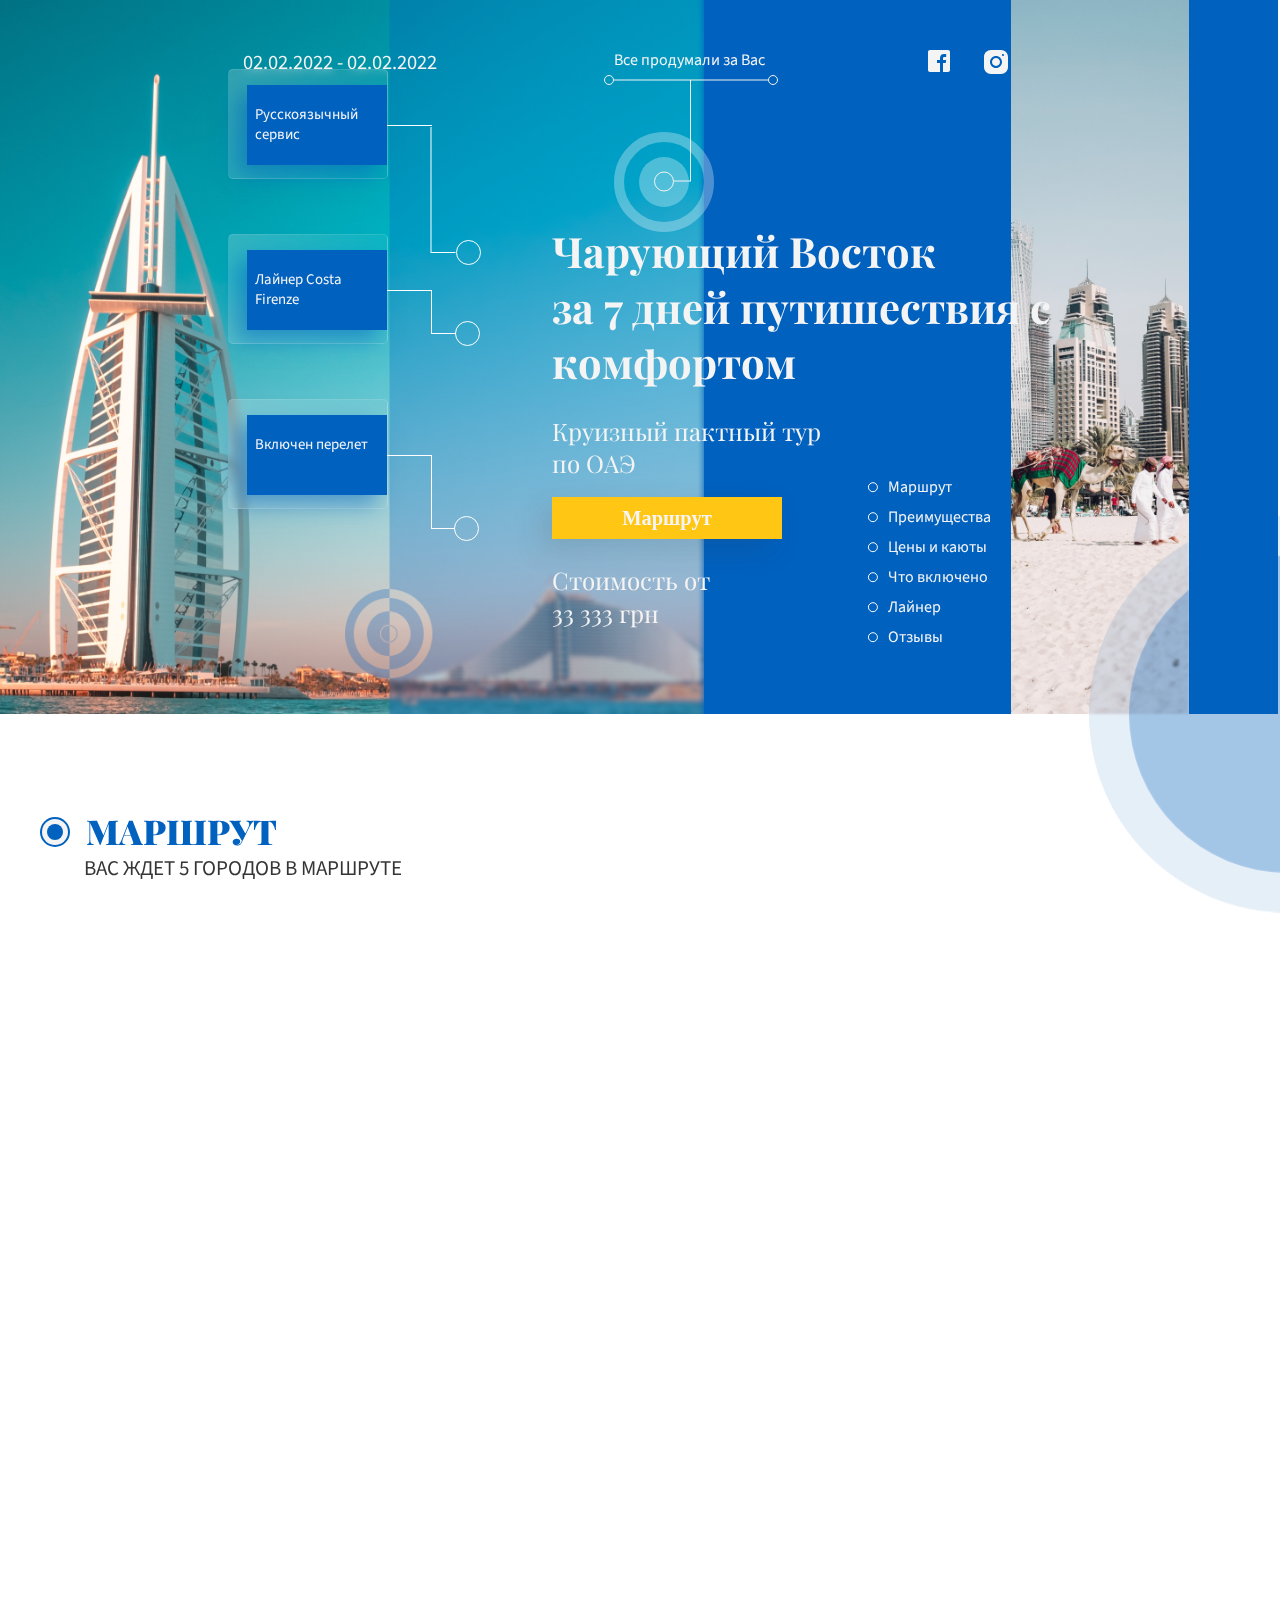
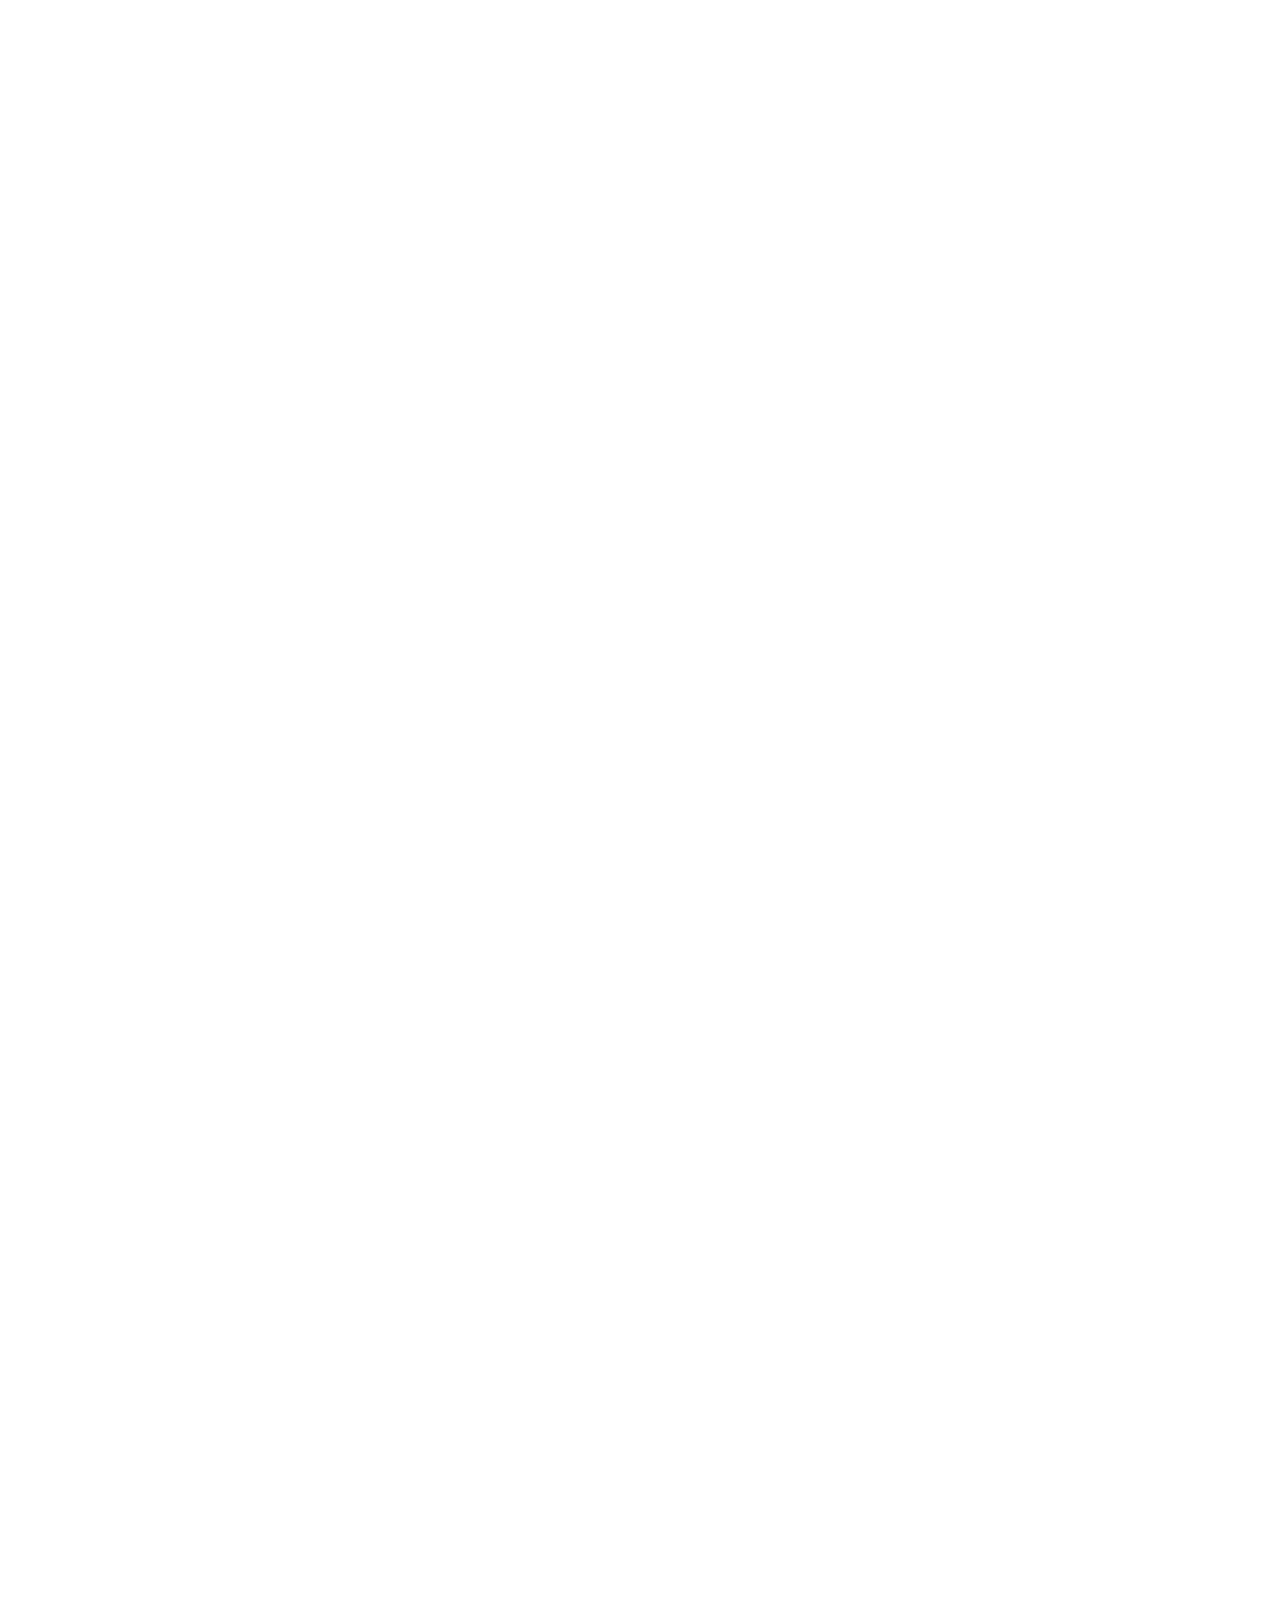
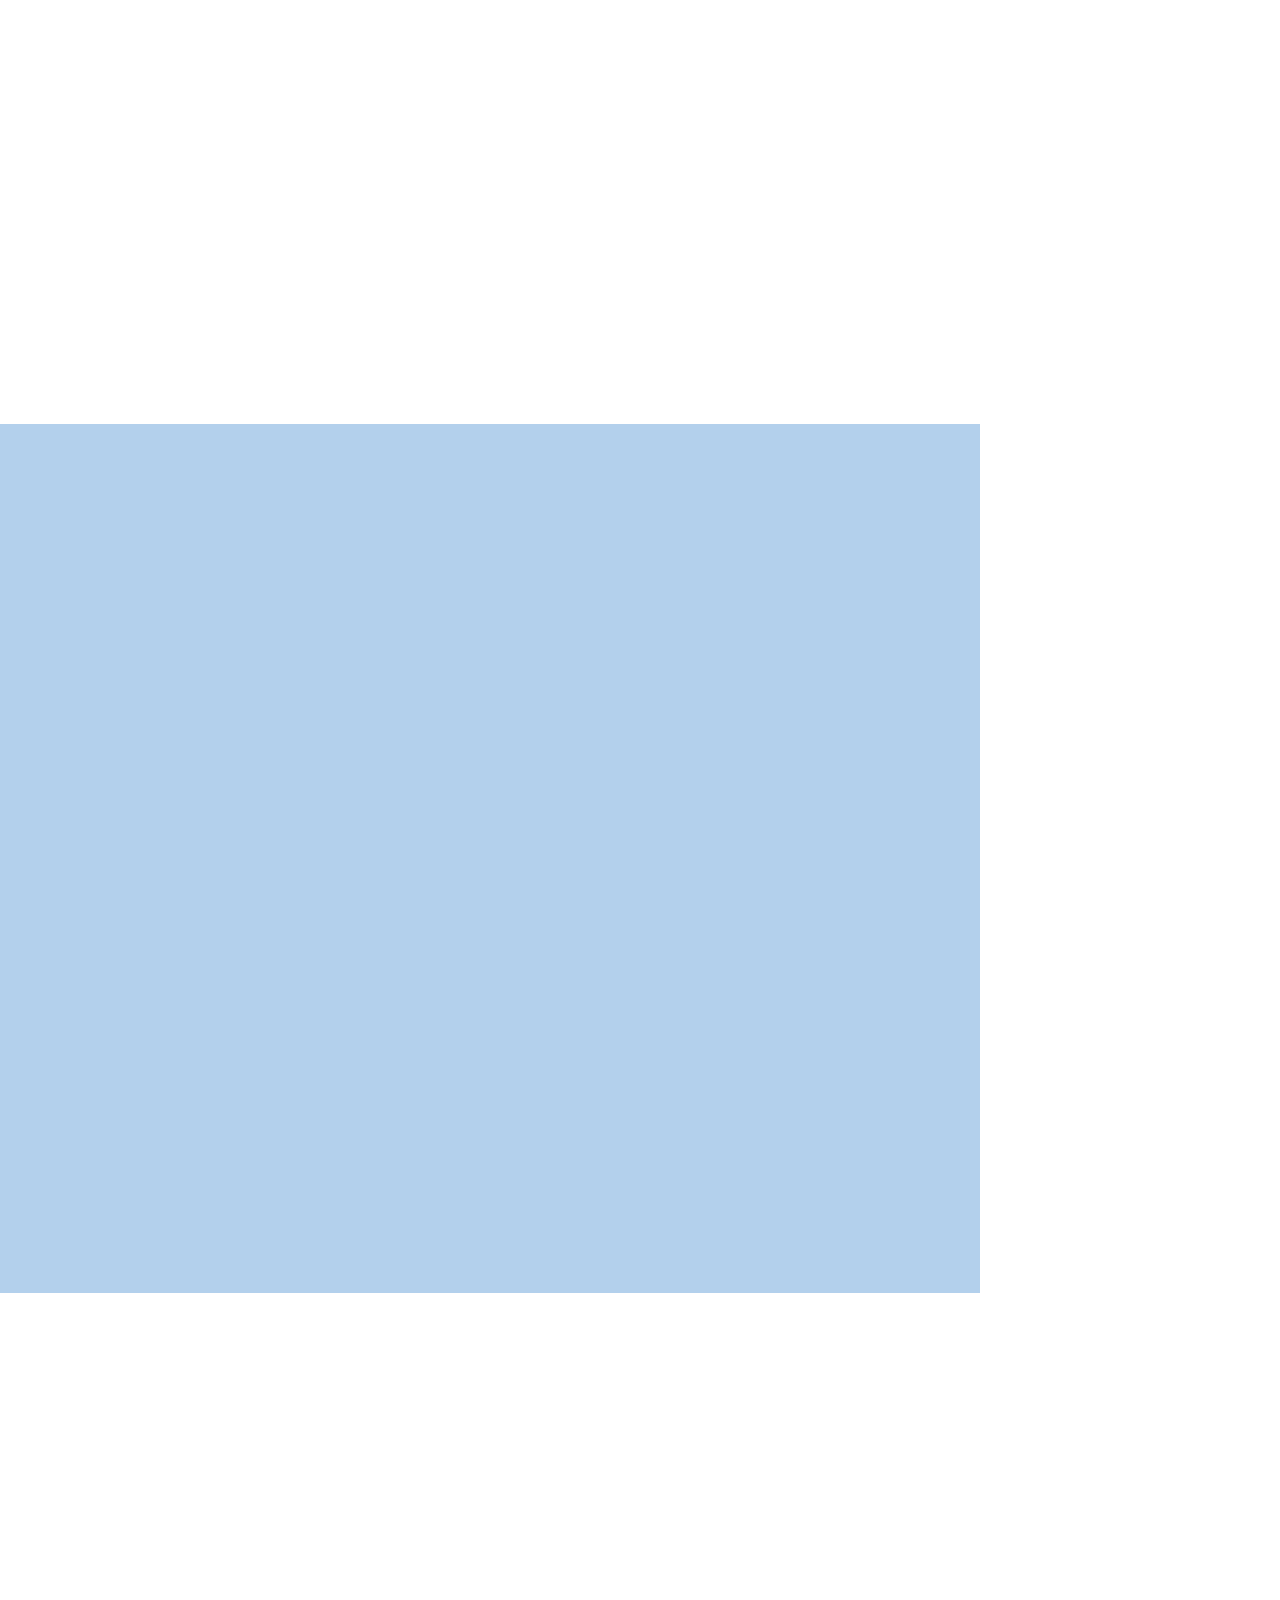
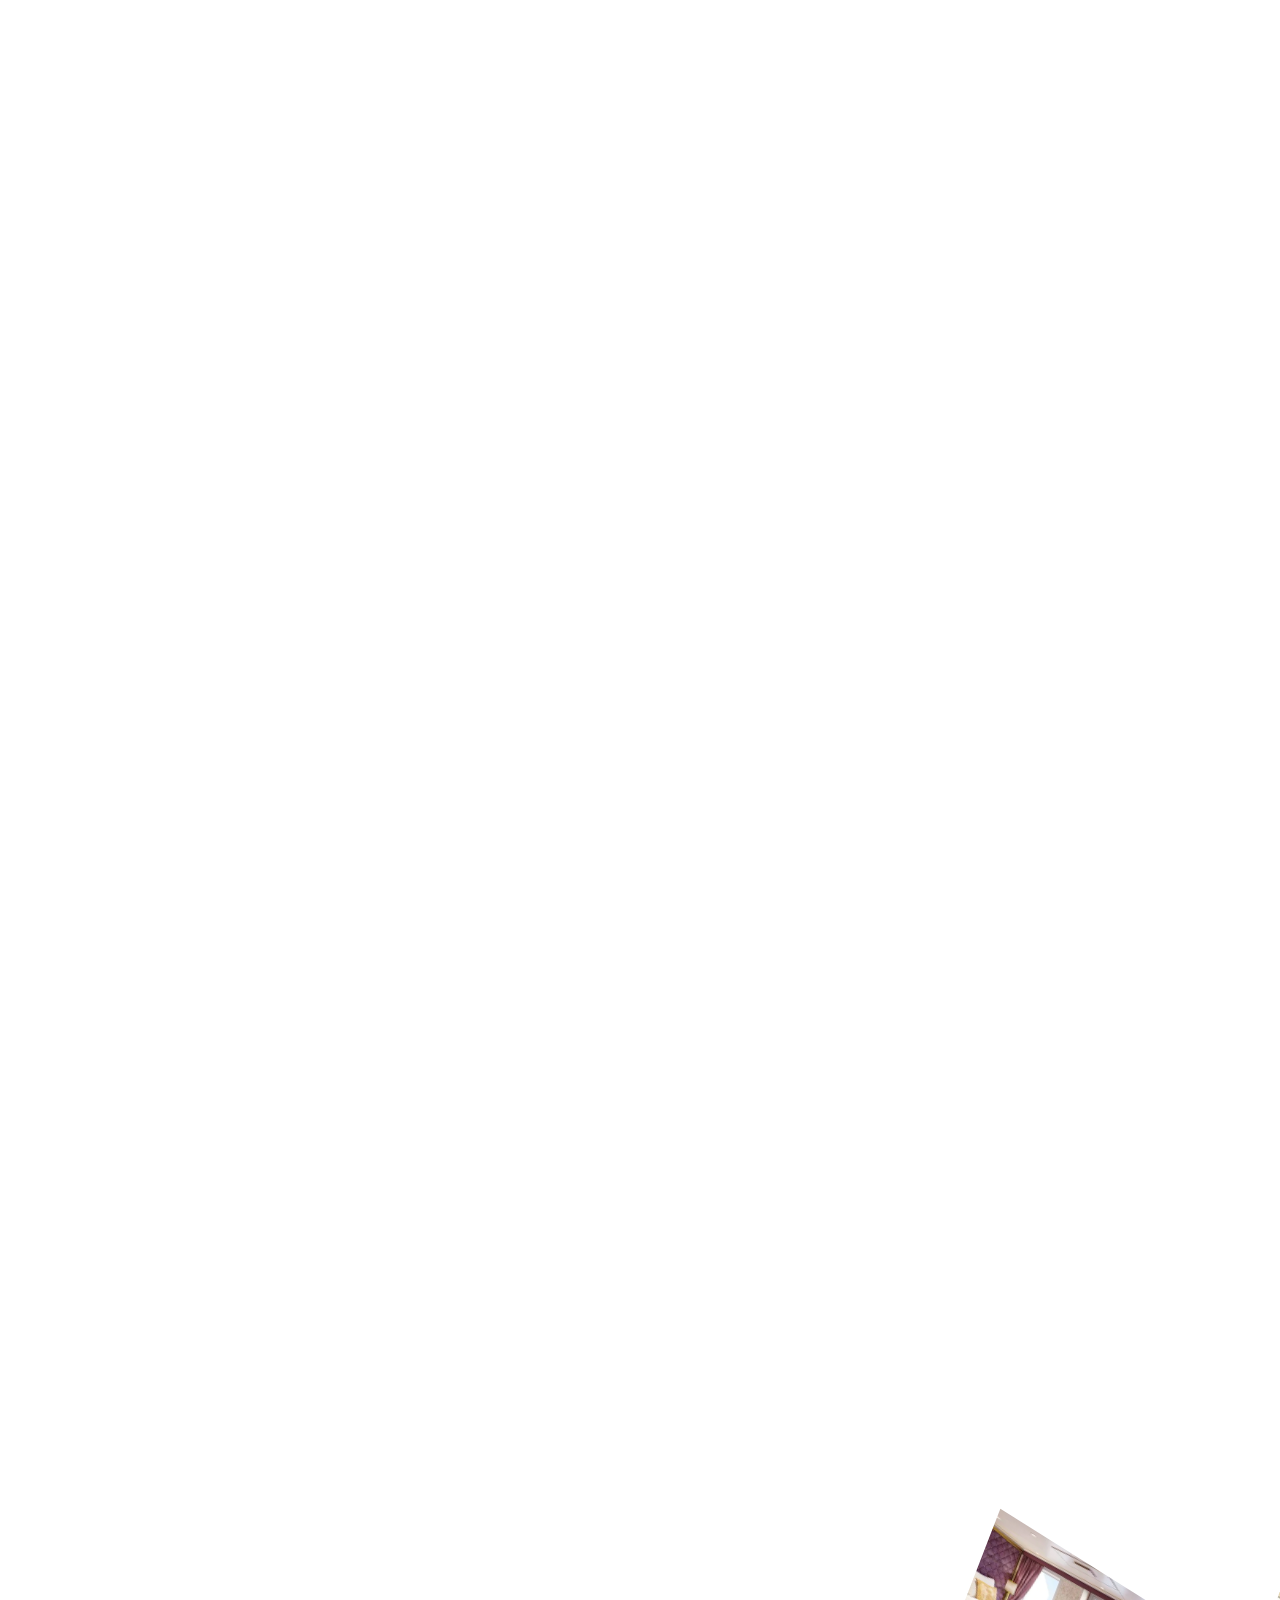
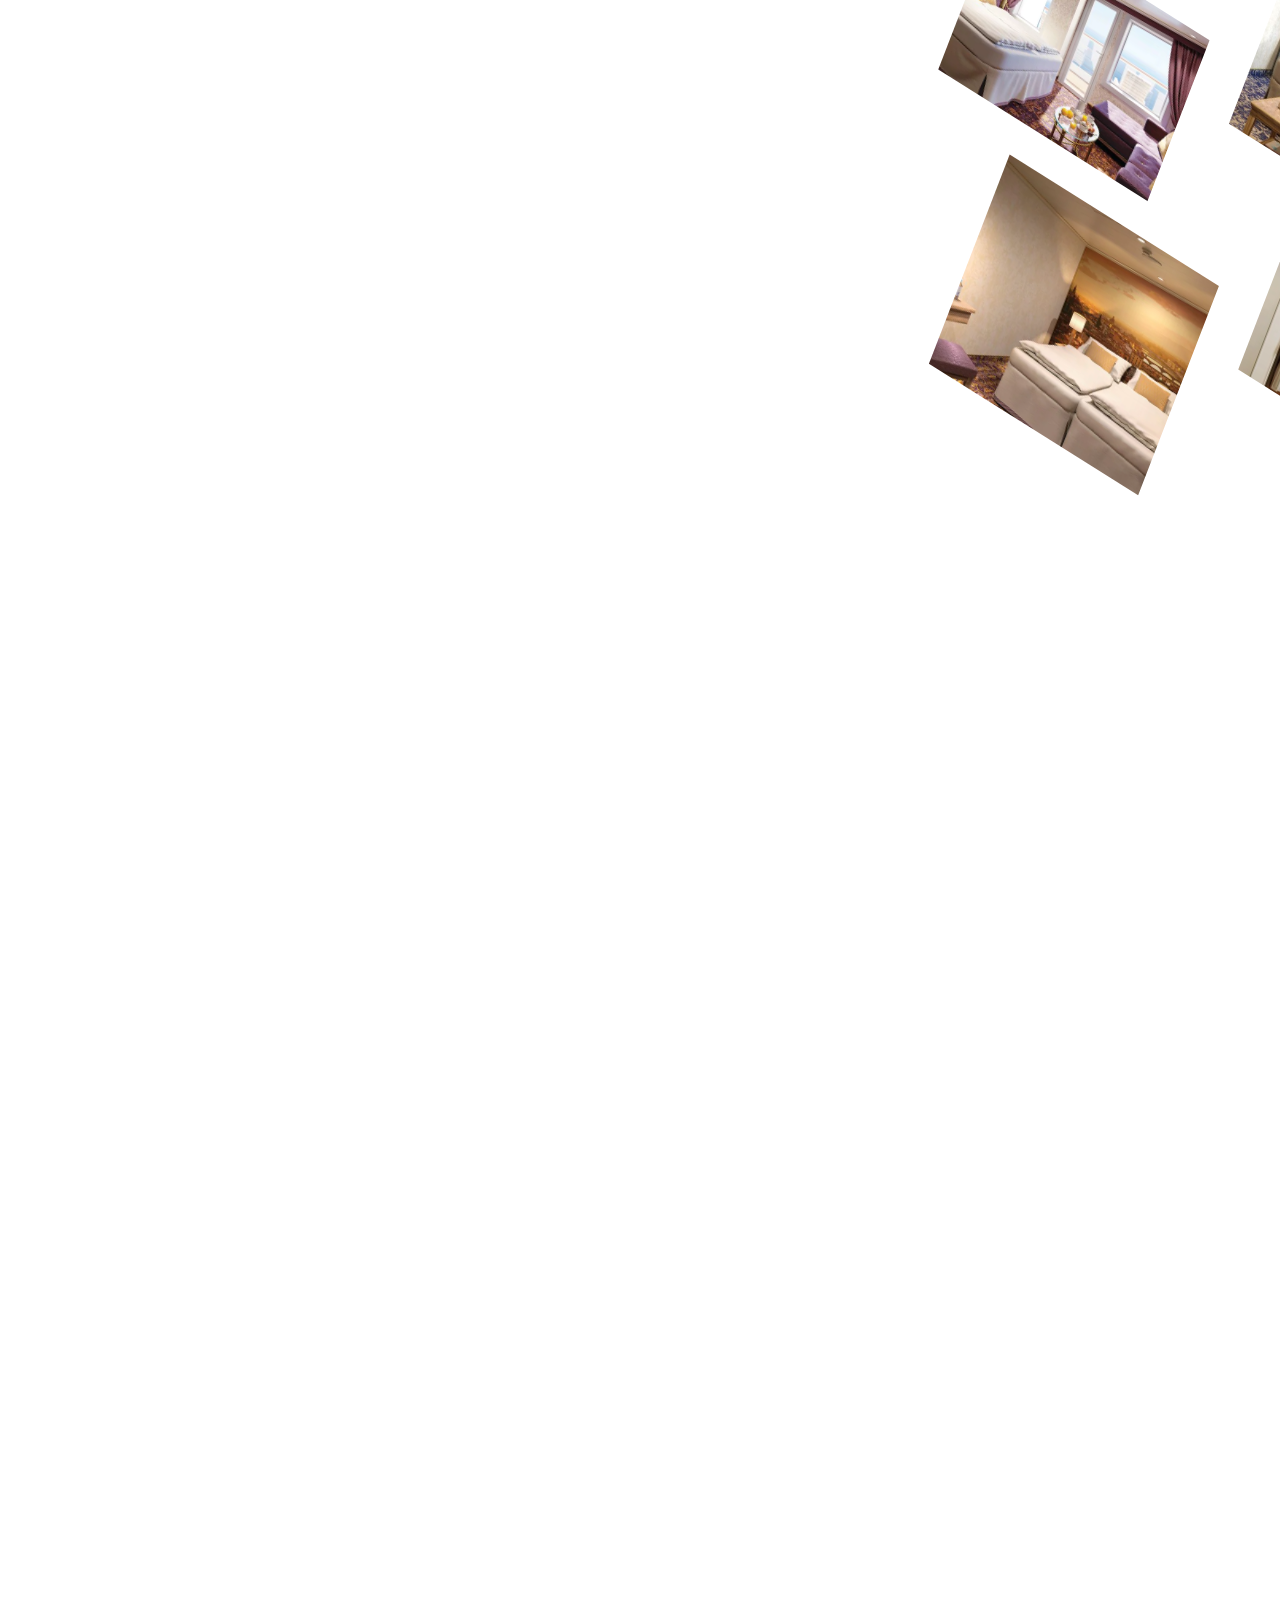
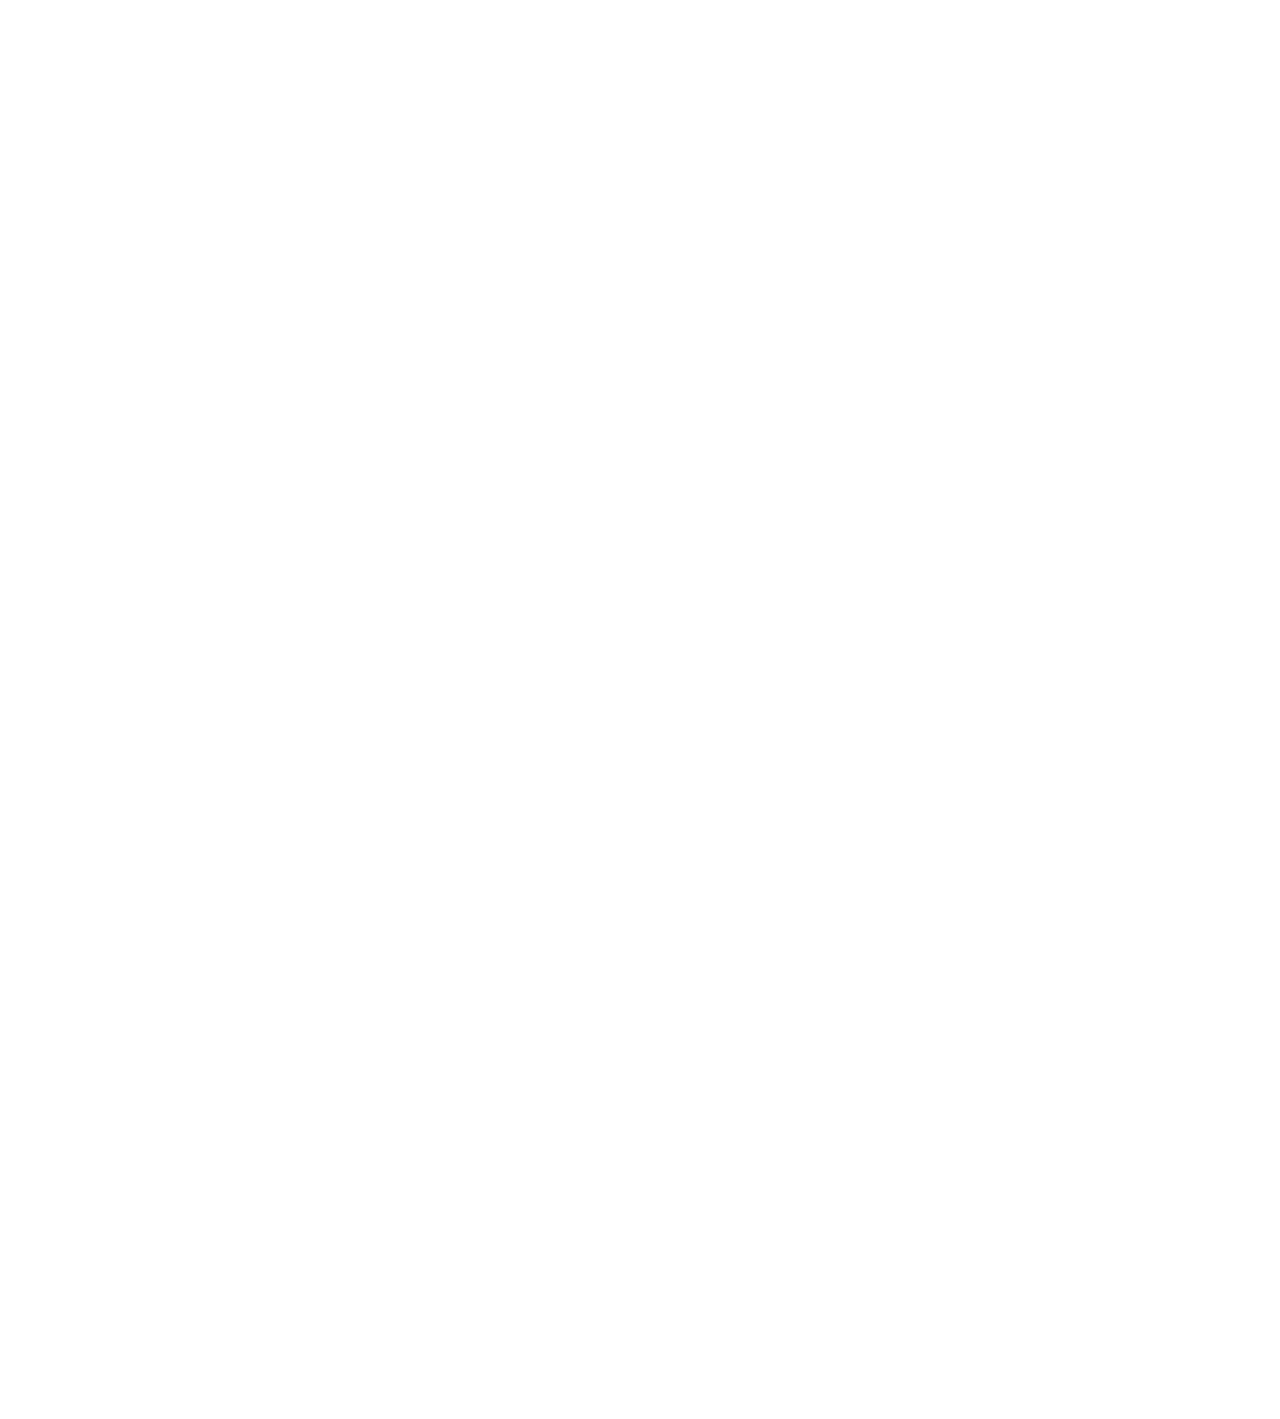
==== commit 8aeedc25: "Aprilof19" ====
--- a/index.html
+++ b/index.html
@@ -98,12 +98,12 @@
                                 
                             </div>
                             <div class="burger__body"> <ul class="burger__list">
-                                <li class="burger__listItem"> <a href="#" class="burger__listItemLink">Маршрут</a></li>
-                                <li class="burger__listItem"> <a href="#" class="burger__listItemLink">Преимущества</a></li>
-                                <li class="burger__listItem"> <a href="#" class="burger__listItemLink">Цены и каюты</a></li>
-                                <li class="burger__listItem"> <a href="#" class="burger__listItemLink">Что включено</a></li>
-                                <li class="burger__listItem"> <a href="#" class="burger__listItemLink">Лайнер</a></li>
-                                <li class="burger__listItem"> <a href="#" class="burger__listItemLink">Отзывы</a></li>
+                                <li class="burger__listItem"> <a href="#Route" class="burger__listItemLink">Маршрут</a></li>
+                                <li class="burger__listItem"> <a href="#bene" class="burger__listItemLink">Преимущества</a></li>
+                                <li class="burger__listItem"> <a href="#cabin" class="burger__listItemLink">Цены и каюты</a></li>
+                                <li class="burger__listItem"> <a href="#allIn" class="burger__listItemLink">Что включено</a></li>
+                                <li class="burger__listItem"> <a href="#aboutLiner" class="burger__listItemLink">Лайнер</a></li>
+                                <li class="burger__listItem"> <a href="#reviews" class="burger__listItemLink">Отзывы</a></li>
                             </ul></div>
                         </div>
                     </div>
@@ -129,12 +129,12 @@
                         </div>
                         <div class="centralPart__body3">
                             <ul class="centralPart__list">
-                                <li class="centralPart__listItem"> <a href="#" class="centralPart__listItemLink">Маршрут</a></li>
-                                <li class="centralPart__listItem"> <a href="#" class="centralPart__listItemLink">Преимущества</a></li>
-                                <li class="centralPart__listItem"> <a href="#" class="centralPart__listItemLink">Цены и каюты</a></li>
-                                <li class="centralPart__listItem"> <a href="#" class="centralPart__listItemLink">Что включено</a></li>
-                                <li class="centralPart__listItem"> <a href="#" class="centralPart__listItemLink">Лайнер</a></li>
-                                <li class="centralPart__listItem"> <a href="#" class="centralPart__listItemLink">Отзывы</a></li>
+                                <li class="centralPart__listItem"> <a href="#Route" class="centralPart__listItemLink">Маршрут</a></li>
+                                <li class="centralPart__listItem"> <a href="#bene" class="centralPart__listItemLink">Преимущества</a></li>
+                                <li class="centralPart__listItem"> <a href="#cabin" class="centralPart__listItemLink">Цены и каюты</a></li>
+                                <li class="centralPart__listItem"> <a href="#allIn" class="centralPart__listItemLink">Что включено</a></li>
+                                <li class="centralPart__listItem"> <a href="#aboutLiner" class="centralPart__listItemLink">Лайнер</a></li>
+                                <li class="centralPart__listItem"> <a href="#reviews" class="centralPart__listItemLink">Отзывы</a></li>
                             </ul>
                         </div>
                     </div>
@@ -181,7 +181,7 @@
             <main class="main ">
                 <div class="main__route  Route">
                     <div class="Route__container container">
-                        <div class="Route__body">
+                        <div id="Route" class="Route__body">
                             <div class="Route__header">
                                 <div class="Route__header-body animItem ">
                                     <div class="Route__cirleStructure zYoYOu">
@@ -903,7 +903,7 @@
                 </div>
                 <div class="main__benefits Benefits">
                     <div class="Benefits__container container">
-                        <div class="Benefits__body">
+                        <div id="bene" class="Benefits__body">
                             <div class="Benefits__header">
                                 <div class="Benefits__header-body animItem ">
                                     <div class="Benefits__cirleStructure zYoYOu">
@@ -1100,7 +1100,7 @@
                 <div class="main__cabin Cabin">
                     <div class="Cabin__container container">
                         <div class="Cabin__body">
-                            <div class="Cabin__header animItem">
+                            <div id="cabin" class="Cabin__header animItem">
                                 <div class="Cabin__header-body ">
                                     <div class="Cabin__cirleStructure zYoYOu">
                                         <div class="Cabin__cirleStructure-firstChild">
@@ -1393,7 +1393,7 @@
                         <div class="Allin__body">
                             <div class="Allin__content">
                                 <div class="Allin__content-body">
-                                    <div class="Allin__header animItem">
+                                    <div id="allIn" class="Allin__header animItem">
                                         <div class="Allin__header-body ">
                                             <div class="Allin__cirleStructure zYoYOu">
                                                 <div class="Allin__cirleStructure-firstChild">
@@ -1518,7 +1518,7 @@
                 <div class="main__aboutLiner aboutLiner">
                     <div class="aboutLiner__container container">
                         <div class="aboutLiner__body">
-                            <div class="aboutLiner__header animItem">
+                            <div id="aboutLiner" class="aboutLiner__header animItem">
                                 <div class="aboutLiner__header-body ">
                                     <div class="aboutLiner__cirleStructure zYoYOu">
                                         <div class="aboutLiner__cirleStructure-firstChild">
@@ -1922,7 +1922,7 @@
                     <div class="reviews__container container">
                         <div class="reviews__body">
                             <div class="reviews__header animItem">
-                                <div class="reviews__header-body ">
+                                <div id="reviews" class="reviews__header-body ">
                                     <div class="reviews__cirleStructure zYoYOu">
                                         <div class="reviews__cirleStructure-firstChild">
                                             <div class="reviews__cirleStructure-secondChild">
@@ -2165,6 +2165,7 @@
     <script src="js/listTransform.js"></script>
     <script src="js/burger.js"></script>
     <script src="js/hugeStructure.js"></script>
+    <script src="js/anchor.js"></script>
     <script src="js/script.js"></script>
     <script src="js/pdf.js"></script>
     <script src="js/popup.js"></script>
--- a/css/header.css
+++ b/css/header.css
@@ -1720,6 +1720,7 @@
 }
 /*-----------------------(another one circles tracery placed on right side beetwin header and route)--------------------------------*/
 .headBack__rightPatternSecondChild {
+  display: none;
   position: absolute;
   z-index: 6;
   width: 198.5px;
@@ -1731,11 +1732,11 @@
   transform: translate(-50%, -50%);
   background: rgba(255, 255, 255, 0.2);
   backdrop-filter: blur(1px);
-  transform: translateX(700px) translateY(370px);
-  -webkit-transform: translateX(700px) translateY(370px);
-  -moz-transform: translateX(700px) translateY(370px);
-  -ms-transform: translateX(700px) translateY(370px);
-  -o-transform: translateX(700px) translateY(370px);
+  transform: translateX(0px) translateY(0px);
+  -webkit-transform: translateX(0px) translateY(0px);
+  -moz-transform: translateX(0px) translateY(0px);
+  -ms-transform: translateX(0px) translateY(0px);
+  -o-transform: translateX(0px) translateY(0px);
 }
 
 .HugeRoundStructure {
@@ -1815,11 +1816,11 @@
 }
 
 .rightPattern {
-  transform: translateY(196%) translateX(364%);
-  -webkit-transform: translateY(196%) translateX(364%);
-  -moz-transform: translateY(196%) translateX(364%);
-  -ms-transform: translateY(196%) translateX(364%);
-  -o-transform: translateY(196%) translateX(364%);
+  transform: translateY(0px) translateX(0px);
+  -webkit-transform: translateY(0px) translateX(0px);
+  -moz-transform: translateY(0px) translateX(0px);
+  -ms-transform: translateY(0px) translateX(0px);
+  -o-transform: translateY(0px) translateX(0px);
 }
 
 .rightPattern:hover {
--- a/css/startWithCabinStructure.css
+++ b/css/startWithCabinStructure.css
@@ -785,8 +785,86 @@
     padding: 6px 74px;
   }
 
+  .Cabin__item-header {
+    transform: translate(-79%, -325px);
+    -webkit-transform: translate(-79%, -325px);
+    -moz-transform: translate(-79%, -325px);
+    -ms-transform: translate(-79%, -325px);
+    -o-transform: translate(-79%, -325px);
+  }
+
+  .Cabin__item:nth-child(3) .Cabin__item-header {
+    transform: translate(-60%, -330px);
+    -webkit-transform: translate(-60%, -330px);
+    -moz-transform: translate(-60%, -330px);
+    -ms-transform: translate(-60%, -330px);
+    -o-transform: translate(-60%, -330px);
+  }
+
   /*.CabContnt__body{
     margin-right: 10px;
     margin-left: 10px;
   }*/
+  .underImage__firstColumn {
+    margin-right: 10px;
+  }
+}
+@media (max-width: 340px) {
+  .CabContnt__body {
+    margin-left: 15px;
+    margin-right: 15px;
+  }
+
+  .Cabin__item-header {
+    transform: translate(-64%, -325px);
+    -webkit-transform: translate(-64%, -325px);
+    -moz-transform: translate(-64%, -325px);
+    -ms-transform: translate(-64%, -325px);
+    -o-transform: translate(-64%, -325px);
+  }
+
+  .CabContnt__compicatedStructure {
+    transform: translate(294.5px, 14px);
+    -webkit-transform: translate(294.5px, 14px);
+    -moz-transform: translate(-20px, -20px);
+    -ms-transform: translate(-20px, -20px);
+    -o-transform: translate(-20px, -20px);
+  }
+
+  .Cabin__item:nth-child(3) .Cabin__item-body {
+    width: 94%;
+  }
+
+  .Cabin__item:nth-child(3) .CabContnt__body {
+    margin: 20px 15px 0px 15px;
+  }
+
+  .Cabin__item:nth-child(3) .CabContnt__compicatedStructure {
+    transform: translate(302.5px, 24px);
+    -webkit-transform: translate(302.5px, 24px);
+    -moz-transform: translate(302.5px, 24px);
+    -ms-transform: translate(302.5px, 24px);
+    -o-transform: translate(302.5px, 24px);
+  }
+
+  .Cabin__item:nth-child(3) .CabContnt__Structure-body {
+    display: none;
+  }
+
+  .Cabin__item:nth-child(3) .Cabin__item-header {
+    transform: translate(-60%, -334px);
+    -webkit-transform: translate(-60%, -334px);
+    -moz-transform: translate(-60%, -334px);
+    -ms-transform: translate(-60%, -334px);
+    -o-transform: translate(-60%, -334px);
+  }
+
+  .Cabin__item:nth-child(3) .underImage__header {
+    width: 250px;
+    margin-top: 10px;
+  }
+
+  .Cabin__item:nth-child(3) .CabContnt__footer {
+    margin-bottom: 0px;
+  }
 }--- a/css/everyThingIN.css
+++ b/css/everyThingIN.css
@@ -113,8 +113,8 @@
   font-family: "Playfair Display";
   font-style: normal;
   font-weight: 900;
-  font-size: 36px;
-  line-height: 48px;
+  font-size: calc(20px + 1.1111111111vw);
+  line-height: 133.3333333333%;
   color: #F4F4F4;
 }
 
@@ -124,8 +124,8 @@
   font-family: "Source Sans Pro";
   font-style: normal;
   font-weight: 400;
-  font-size: 22px;
-  line-height: 28px;
+  font-size: calc(13px + 0.625vw);
+  line-height: 127.2727272727%;
   color: #F4F4F4;
   max-width: 469px;
 }
@@ -520,6 +520,7 @@
   -moz-transition: all 0.5s ease 0.3s;
   -ms-transition: all 0.5s ease 0.3s;
   -o-transition: all 0.5s ease 0.3s;
+  white-space: nowrap;
 }
 
 .allRghtCol__body {
@@ -764,4 +765,81 @@
   -moz-transform: translateX(0px) rotate3d(1, 1, 1, 0deg);
   -ms-transform: translateX(0px) rotate3d(1, 1, 1, 0deg);
   -o-transform: translateX(0px) rotate3d(1, 1, 1, 0deg);
+}
+
+@media (max-width: 1110px) {
+  .main__allIN {
+    padding-bottom: 40px;
+  }
+}
+@media (max-width: 1059px) {
+  .Allin__imgColumn {
+    display: none;
+  }
+}
+@media (max-width: 889px) {
+  .Allin__image-container {
+    display: none;
+  }
+}
+@media (max-width: 711px) {
+  .Allin__downside-body {
+    flex-wrap: wrap;
+  }
+
+  .Allin__imgColumn {
+    display: flex;
+  }
+
+  .allCentrCol__damnSticks {
+    display: none;
+  }
+
+  .allRghtCol__sticks {
+    display: none;
+  }
+
+  .Allin__rightColumn {
+    margin-top: 40px;
+    flex-direction: row;
+  }
+
+  .allRghtCol__btn-container {
+    flex-direction: column;
+    margin-bottom: 20px;
+  }
+
+  .allRghtCol__btn {
+    width: 258px;
+    height: 68px;
+    margin-right: -20px;
+  }
+}
+@media (max-width: 671px) {
+  .main__allIN {
+    padding-bottom: 20px;
+  }
+
+  .Allin__rightColumn {
+    flex-wrap: wrap;
+    justify-content: center;
+  }
+
+  .allRghtCol__body {
+    margin-right: 0px;
+  }
+
+  .allRghtCol__btn-container {
+    margin-top: 40px;
+  }
+}
+@media (max-width: 630px) {
+  .Allin__imgColumn {
+    display: none;
+  }
+
+  .Allin__centralColumn {
+    margin: 0 auto;
+    flex: 0 1 auto;
+  }
 }--- a/css/aboutLiner.css
+++ b/css/aboutLiner.css
@@ -87,8 +87,8 @@
   font-family: "Playfair Display";
   font-style: normal;
   font-weight: 900;
-  font-size: 38px;
-  line-height: 51px;
+  font-size: calc(20px + 1.1111111111vw);
+  line-height: 133.3333333333%;
   color: #353535;
 }
 
@@ -97,8 +97,8 @@
   font-family: "Source Sans Pro";
   font-style: normal;
   font-weight: 400;
-  font-size: 22px;
-  line-height: 28px;
+  font-size: calc(13px + 0.625vw);
+  line-height: 127.2727272727%;
   color: #353535;
   margin-top: 10px;
 }
@@ -373,6 +373,9 @@
 
 .lineAwayColum__item::before {
   content: "";
+  position: relative;
+  left: 5px;
+  top: 5px;
   flex: 0 0 15px;
   display: block;
   width: 15px;
@@ -444,4 +447,94 @@
   width: 260px;
   height: 1px;
   background-color: #0061BF;
+}
+
+@media (max-width: 1050px) {
+  .linerCards__rightSideStructure {
+    display: none;
+  }
+
+  .linerCards__rightSideStructure {
+    padding-left: 10px;
+  }
+
+  .linerCards__body {
+    margin-right: 10px;
+  }
+}
+@media (max-width: 960px) {
+  .aboutLiner__downside-body {
+    flex-wrap: wrap;
+  }
+
+  .aboutLiner__image-container {
+    flex: 1 0 80%;
+    display: flex;
+    justify-content: center;
+    margin-bottom: 40px;
+    margin-top: 40px;
+  }
+
+  .aboutLiner__img {
+    width: 460px;
+  }
+
+  .aboutLiner__header-body {
+    justify-content: center;
+  }
+
+  .aboutLiner__cards {
+    flex: 1 1 50%;
+    margin-bottom: 40px;
+  }
+
+  .aboutLiner__awayColumn {
+    flex: 1 1 51%;
+  }
+
+  .lineAwayColum__body {
+    display: flex;
+    flex-direction: column;
+  }
+
+  .lineAwayColum__text {
+    text-align: center;
+  }
+
+  .lineAwayColum__list {
+    max-width: 400px;
+    margin: 0 auto;
+  }
+
+  .lineAwayColum__bottom {
+    margin-top: 20px;
+    justify-content: center;
+  }
+
+  .linerCards__item-body {
+    width: 58vw;
+    height: 32vw;
+  }
+
+  .linerCards__text {
+    font-size: calc(15px + 1.4583333333vw);
+  }
+
+  .linerCards__number {
+    font-size: calc(25px + 1.9444444444vw);
+  }
+}
+@media (max-width: 475px) {
+  .aboutLiner__img {
+    width: 100%;
+  }
+}
+@media (max-width: 390px) {
+  .lineAwayColum__list {
+    max-width: 320px;
+  }
+
+  .lineAwayColum__right {
+    width: 200px;
+  }
 }--- a/css/linerAdvertaising.css
+++ b/css/linerAdvertaising.css
@@ -703,4 +703,85 @@
   -moz-transition: all 0.5s ease 0.3s;
   -ms-transition: all 0.5s ease 0.3s;
   -o-transition: all 0.5s ease 0.3s;
+}
+
+@media (max-width: 1050px) {
+  .linerDistingue__body {
+    flex-wrap: wrap;
+  }
+
+  .linerDistingue__pictures {
+    max-width: 600px;
+    margin: 0 auto;
+    max-height: 500px;
+    order: 2;
+    margin-top: 40px;
+  }
+
+  .linerDistingue__rightSide {
+    margin-top: 70px;
+    order: 1;
+  }
+
+  .linerDistingue__originDisign {
+    display: none;
+  }
+
+  .linerItalicStyle__body {
+    flex-wrap: wrap;
+  }
+
+  .linerItalicStyle__pictures {
+    max-width: 600px;
+    margin: 40px auto;
+  }
+}
+@media (max-width: 545px) {
+  .linDistinRghtSide__caption {
+    font-size: calc(16px + 1.1111111111vw);
+  }
+
+  .linDistinRghtSide__text {
+    font-size: calc(10px + 0.4166666667vw);
+  }
+
+  .linerDistingue__pictures {
+    min-width: 100%;
+  }
+
+  .linerDistingue__firstPicColumn {
+    max-width: 50%;
+  }
+
+  .linerDistingue__firstColumnChild {
+    max-width: 100%;
+  }
+
+  .linerDistingue__imag {
+    max-width: 100%;
+  }
+
+  .linerDistingue__secondPicColumn {
+    max-width: 50%;
+  }
+
+  .linerDistingue__secondColumnChild {
+    max-width: 100%;
+  }
+
+  .linerDistingue__imag {
+    max-width: 100%;
+  }
+
+  .linerItalicStyle__pictures {
+    min-width: 100%;
+  }
+
+  .linItaliStyleLftSide__caption {
+    font-size: calc(16px + 1.1111111111vw);
+  }
+
+  .linItaliStyleLftSide__text {
+    font-size: calc(10px + 0.4166666667vw);
+  }
 }--- a/css/coordinator.css
+++ b/css/coordinator.css
@@ -90,7 +90,7 @@
   font-family: "Playfair Display";
   font-style: normal;
   font-weight: 900;
-  font-size: 38px;
+  font-size: calc(20px + 1.25vw);
   line-height: 134.2105263158%;
   color: #353535;
 }
@@ -99,7 +99,7 @@
   font-family: "Source Sans Pro";
   font-style: normal;
   font-weight: 400;
-  font-size: 22px;
+  font-size: calc(13px + 0.625vw);
   line-height: 127.2727272727%;
   color: #353535;
   flex: 1 1 100%;
@@ -386,7 +386,7 @@
 }
 
 .coordDown__numberContainer {
-  margin-top: 100px;
+  margin-top: 66px;
 }
 
 .coordDown__numberContainer-body {
@@ -468,4 +468,73 @@
   line-height: 125%;
   color: #353535;
   max-width: 120px;
+}
+
+@media (max-width: 1115px) {
+  .coordDown__whiteSpac {
+    height: 300px;
+  }
+}
+@media (max-width: 1000px) {
+  .coordDown__body {
+    flex-wrap: wrap;
+  }
+
+  .coordDown__leftPart {
+    margin: 0 auto;
+    flex: 1 1 60%;
+    border: none;
+  }
+
+  .coordDown__Structure-body {
+    display: none;
+  }
+
+  .coordDown__whiteSpac {
+    display: none;
+  }
+
+  .coordDown__img {
+    transform: translate(0px, 0px);
+    -webkit-transform: translate(0px, 0px);
+    -moz-transform: translate(0px, 0px);
+    -ms-transform: translate(0px, 0px);
+    -o-transform: translate(0px, 0px);
+  }
+
+  .coordDown__leftPart {
+    max-width: 540px;
+  }
+
+  .coordDown__leftPart-body {
+    max-width: 540px;
+  }
+
+  .coordDown__img {
+    width: 100%;
+  }
+
+  .coordDown__rightPart-body {
+    padding: 0px 25px 0px 15px;
+  }
+
+  .coordDown__numText {
+    font-size: calc(25px + 4.8611111111vw);
+  }
+
+  .coordDown__numTextShadow {
+    font-size: calc(65px + 7.2916666667vw);
+  }
+
+  .coordDown__numDiscription {
+    font-size: calc(11px + 0.3472222222vw);
+  }
+
+  .coordDown__numItem:nth-child(1) {
+    margin-right: 10px;
+  }
+
+  .coordDown__numItem:nth-child(2) {
+    margin-right: 10px;
+  }
 }--- a/css/reviews.css
+++ b/css/reviews.css
@@ -90,7 +90,7 @@
   font-family: "Playfair Display";
   font-style: normal;
   font-weight: 900;
-  font-size: 38px;
+  font-size: calc(20px + 1.25vw);
   line-height: 134.2105263158%;
   color: #353535;
 }
@@ -99,7 +99,7 @@
   font-family: "Source Sans Pro";
   font-style: normal;
   font-weight: 400;
-  font-size: 22px;
+  font-size: calc(13px + 0.625vw);
   line-height: 127.2727272727%;
   color: #353535;
   flex: 1 1 100%;
@@ -451,7 +451,7 @@
   font-family: "Playfair Display";
   font-style: normal;
   font-weight: 700;
-  font-size: 26px;
+  font-size: calc(17px + 0.625vw);
   line-height: 134.6153846154%;
   color: #353535;
   display: flex;
@@ -479,6 +479,10 @@
 }
 
 .reviews__btnCyst {
+  width: 50%;
+  height: 10%;
+  margin-left: auto;
+  margin-right: auto;
   margin-top: 20px;
   margin-bottom: 156px;
   display: flex;
@@ -517,11 +521,12 @@
 }
 
 .reviews__btnLink {
+  white-space: nowrap;
   padding: 12px 20px;
   font-family: "Source Sans Pro";
   font-style: normal;
   font-weight: 700;
-  font-size: 22px;
+  font-size: calc(14px + 0.5555555556vw);
   line-height: 127.2727272727%;
   color: #F4F4F4;
   transition: all 0.5s ease 0.3s;
@@ -529,4 +534,73 @@
   -moz-transition: all 0.5s ease 0.3s;
   -ms-transition: all 0.5s ease 0.3s;
   -o-transition: all 0.5s ease 0.3s;
+}
+
+@media (max-width: 1000px) {
+  .reviews__content-body {
+    flex-wrap: wrap;
+  }
+
+  .reviews__item:first-child {
+    flex: 1 1 45%;
+    margin-right: 20px;
+  }
+
+  .reviews__item:nth-child(2) {
+    flex: 1 1 45%;
+  }
+
+  .reviews__item:nth-child(3) {
+    flex: 1 1 50%;
+    margin-top: 40px;
+  }
+}
+@media (max-width: 655px) {
+  .reviews__item:first-child {
+    flex: 1 1 55%;
+    margin-right: 0px;
+  }
+
+  .reviews__item:nth-child(2) {
+    flex: 1 1 55%;
+    margin-top: 40px;
+  }
+
+  .reviews__bottom-header {
+    text-align: center;
+  }
+}
+@media (max-width: 510px) {
+  .reviews__caption {
+    font-size: calc(18px + 1.25vw);
+  }
+
+  .reviews__item {
+    margin-top: 20px;
+  }
+}
+@media (max-width: 470px) {
+  .reviews__caption {
+    font-size: calc(16px + 1.25vw);
+  }
+}
+@media (max-width: 430px) {
+  .reviews__caption {
+    font-size: calc(14px + 1.25vw);
+  }
+}
+@media (max-width: 385px) {
+  .reviews__caption {
+    font-size: calc(12px + 1.25vw);
+  }
+}
+@media (max-width: 350px) {
+  .reviews__caption {
+    font-size: calc(10px + 1.25vw);
+  }
+}
+@media (max-width: 320px) {
+  .reviews__item {
+    margin-left: -6px;
+  }
 }--- a/css/popup.css
+++ b/css/popup.css
@@ -152,4 +152,10 @@
   -moz-transform: rotate(135deg) translateY(9px);
   -ms-transform: rotate(135deg) translateY(9px);
   -o-transform: rotate(135deg) translateY(9px);
+}
+
+@media (max-width: 1000px) {
+  .popup__content {
+    padding: 24px 60px;
+  }
 }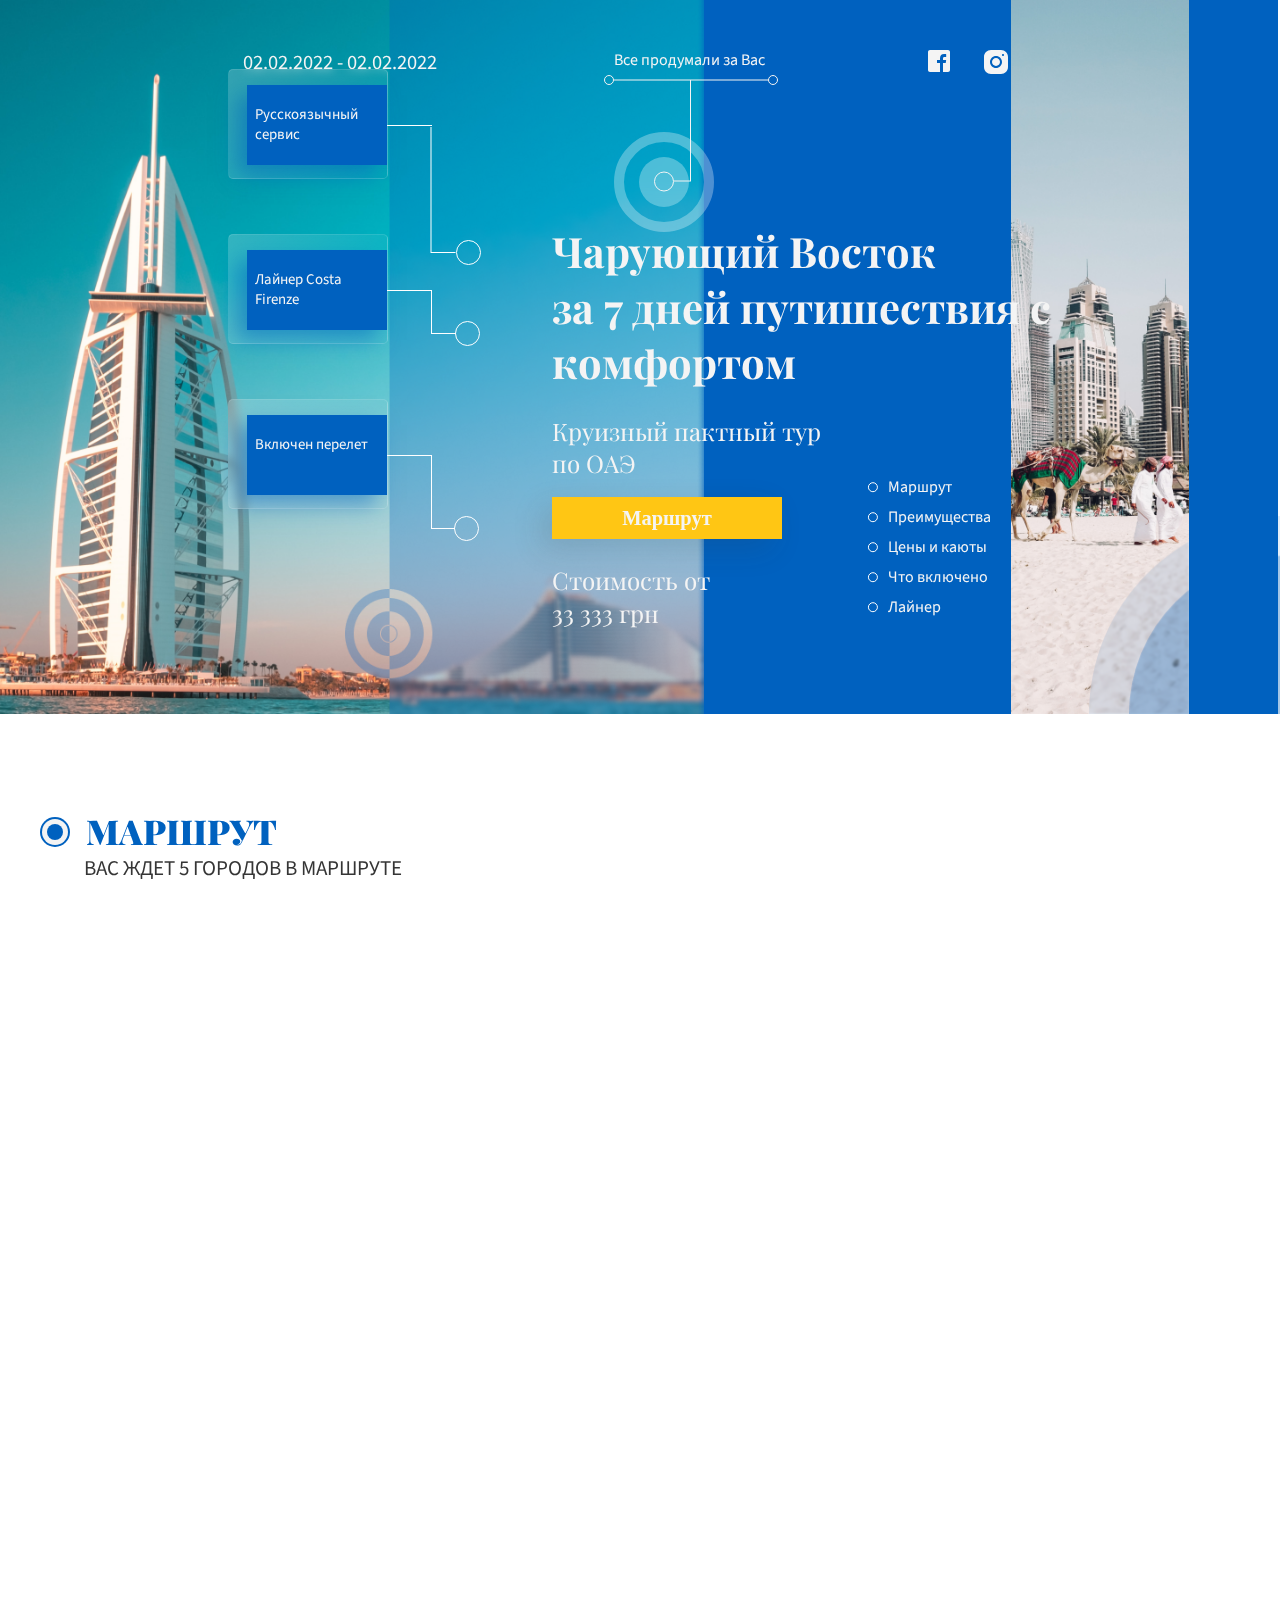
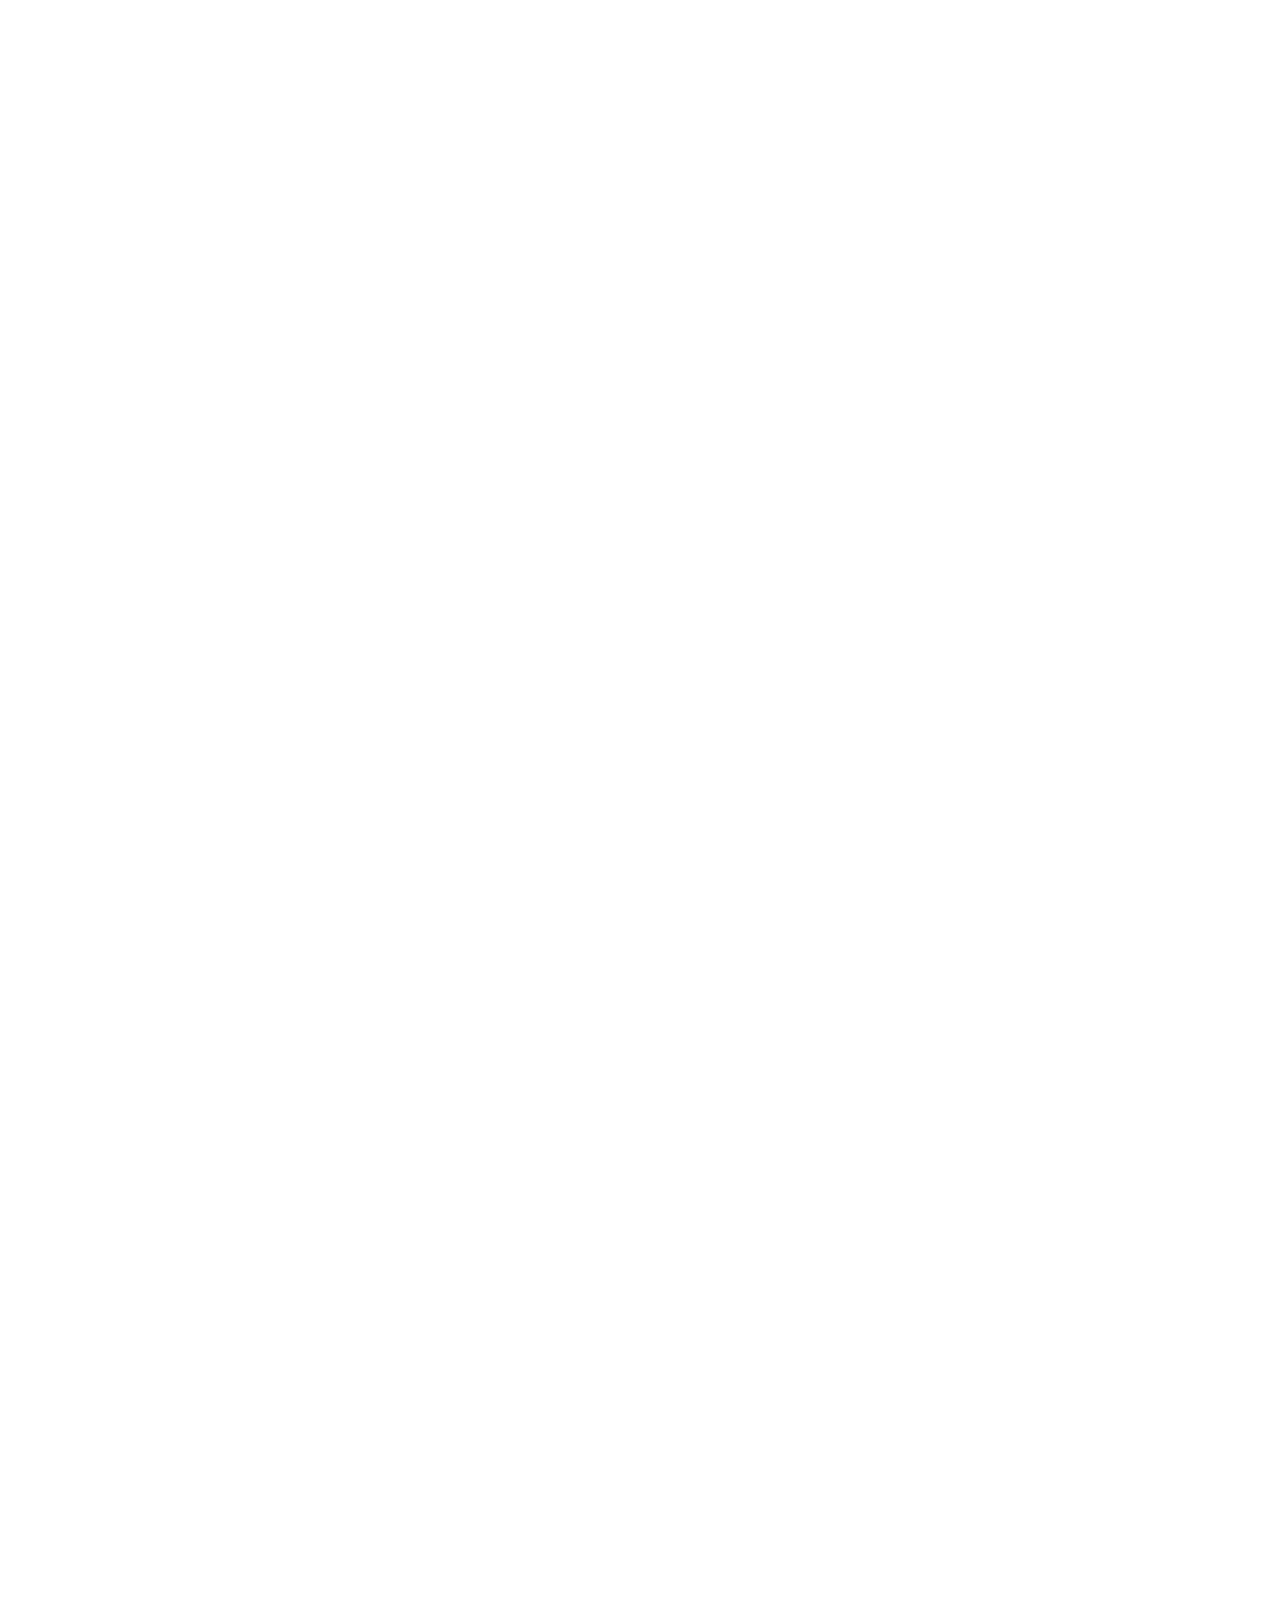
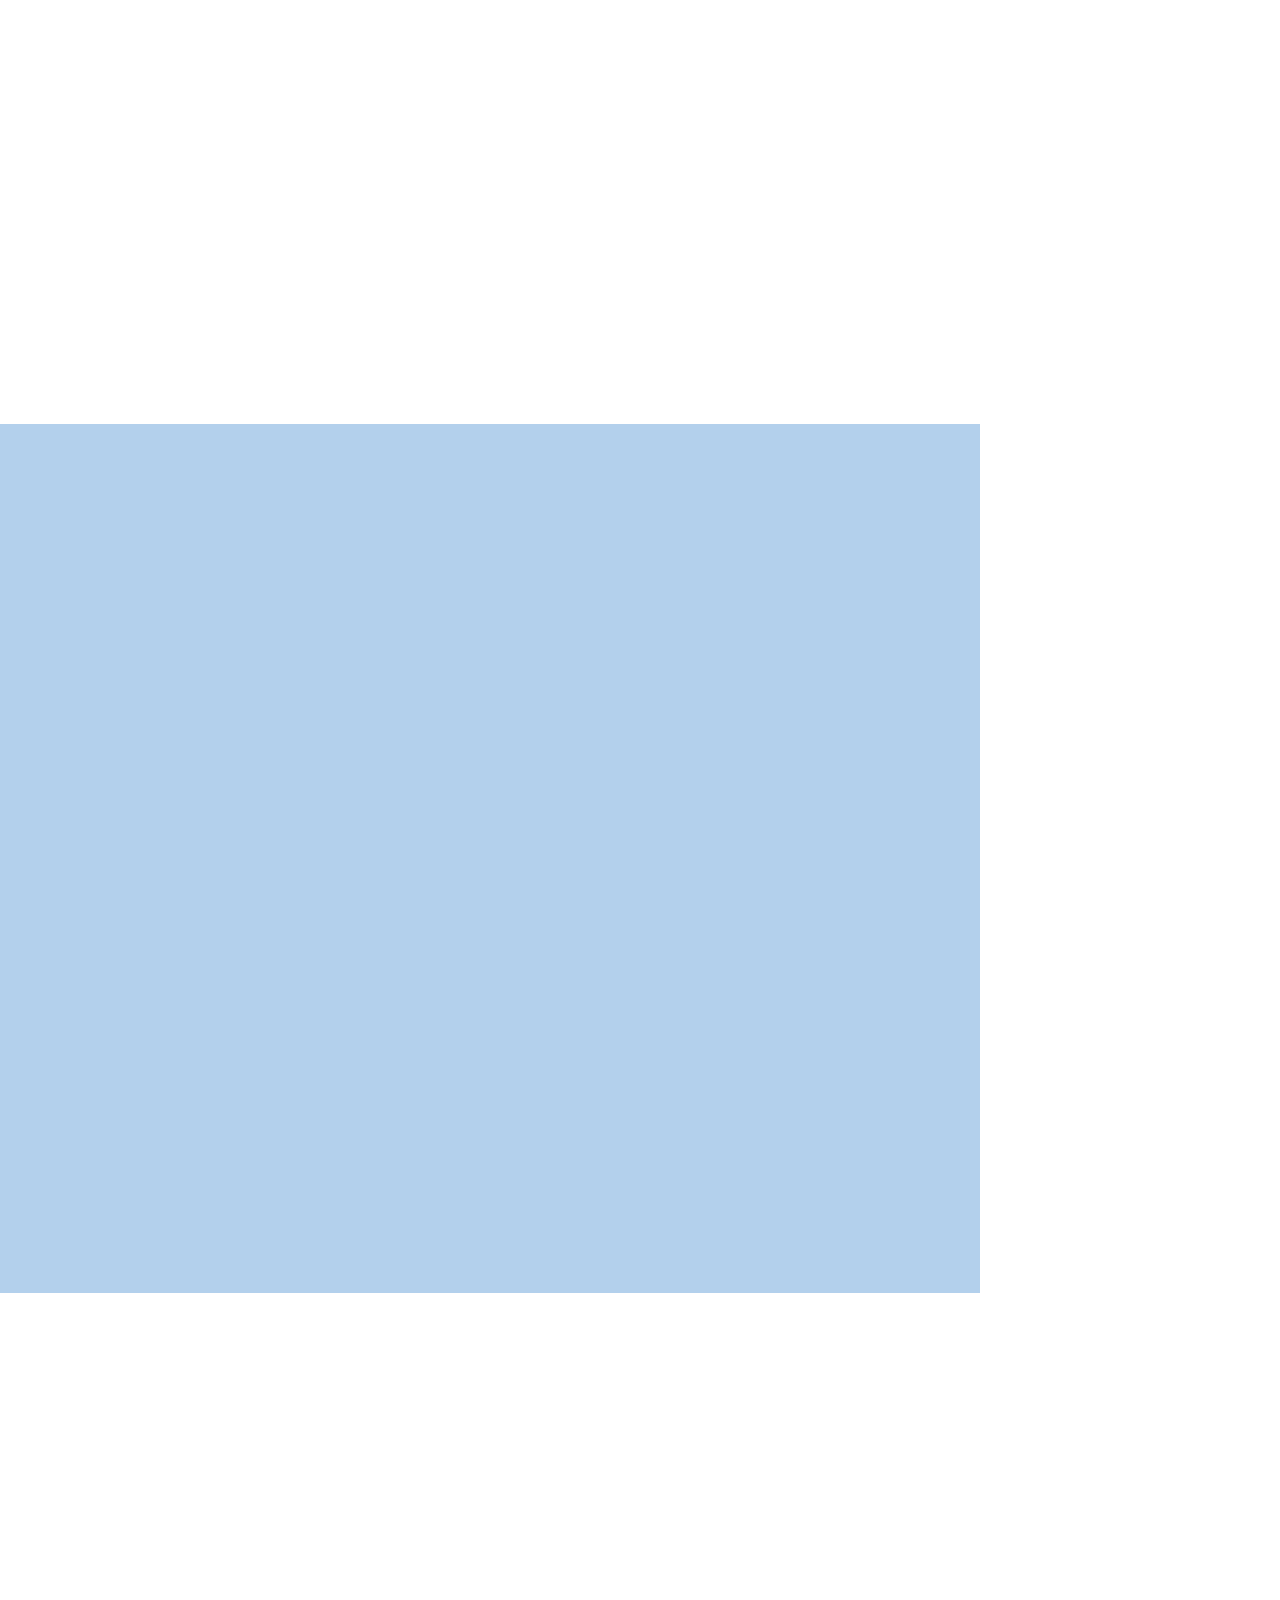
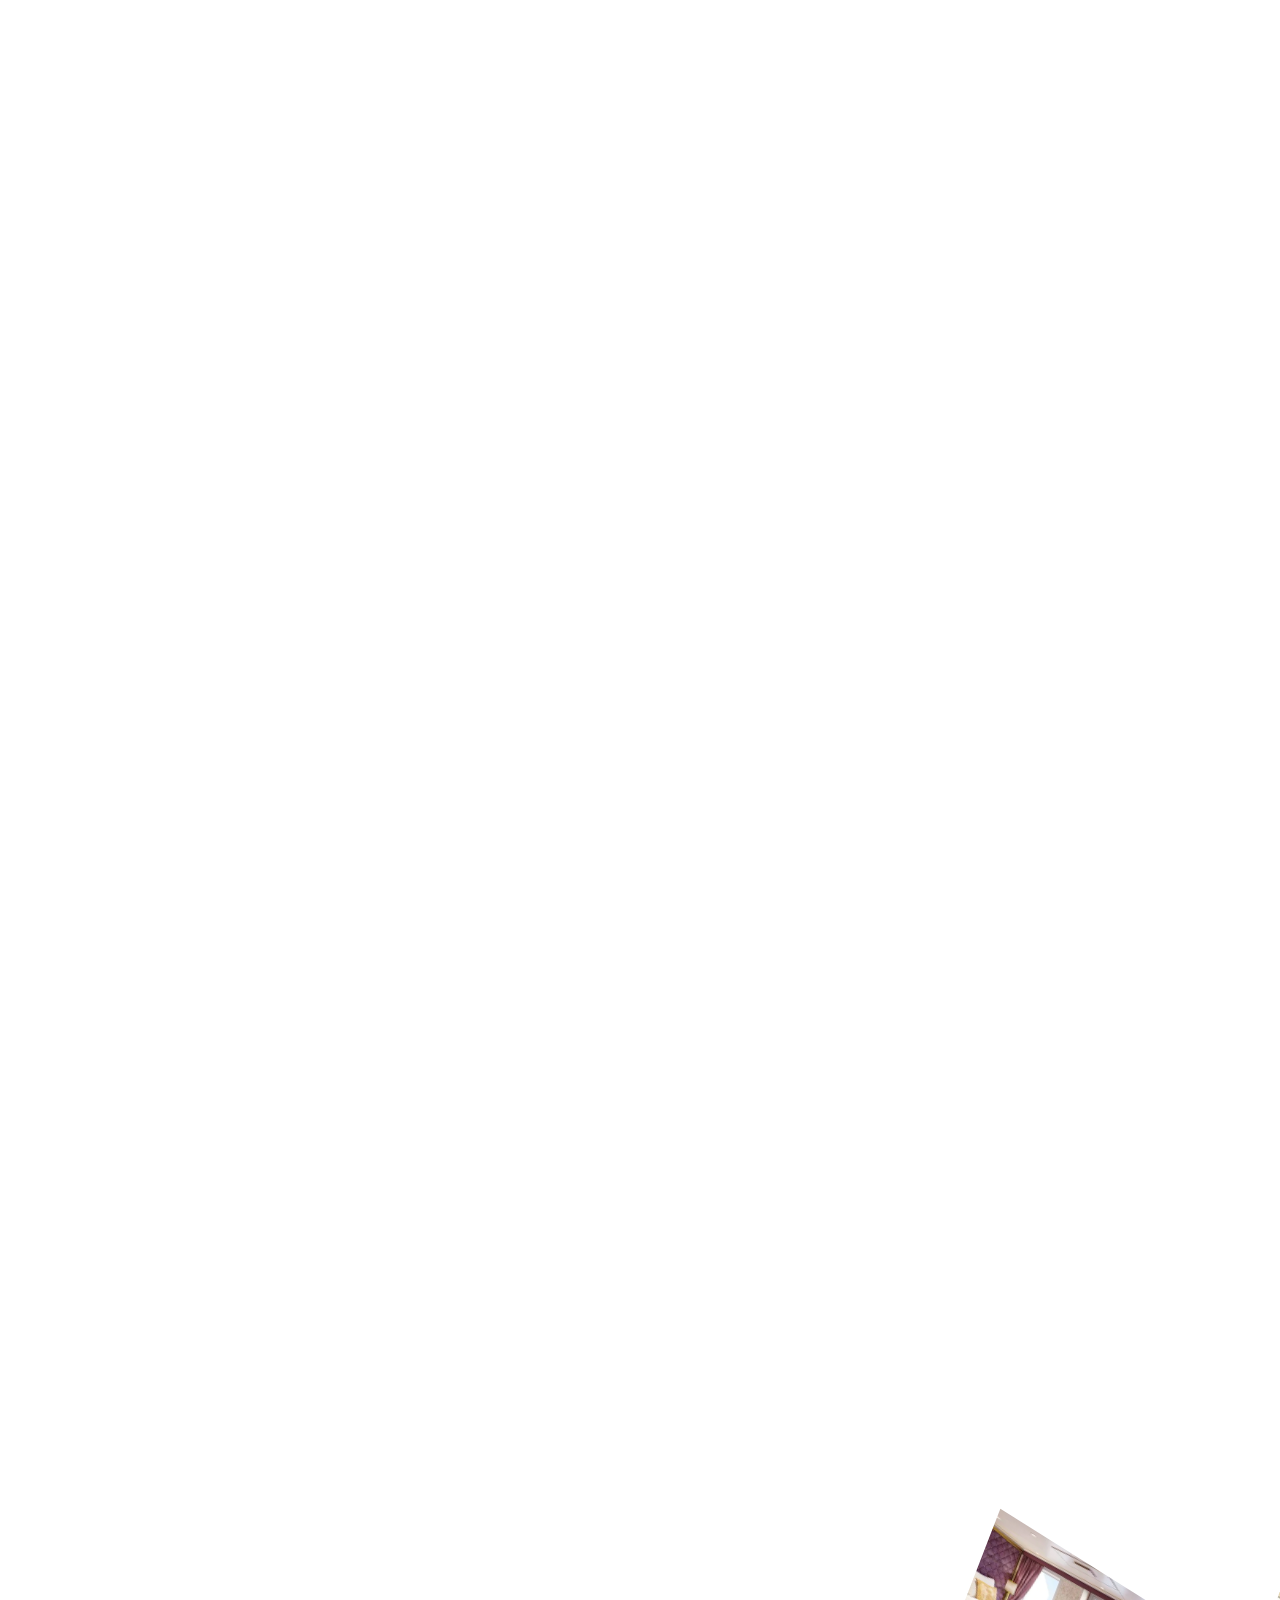
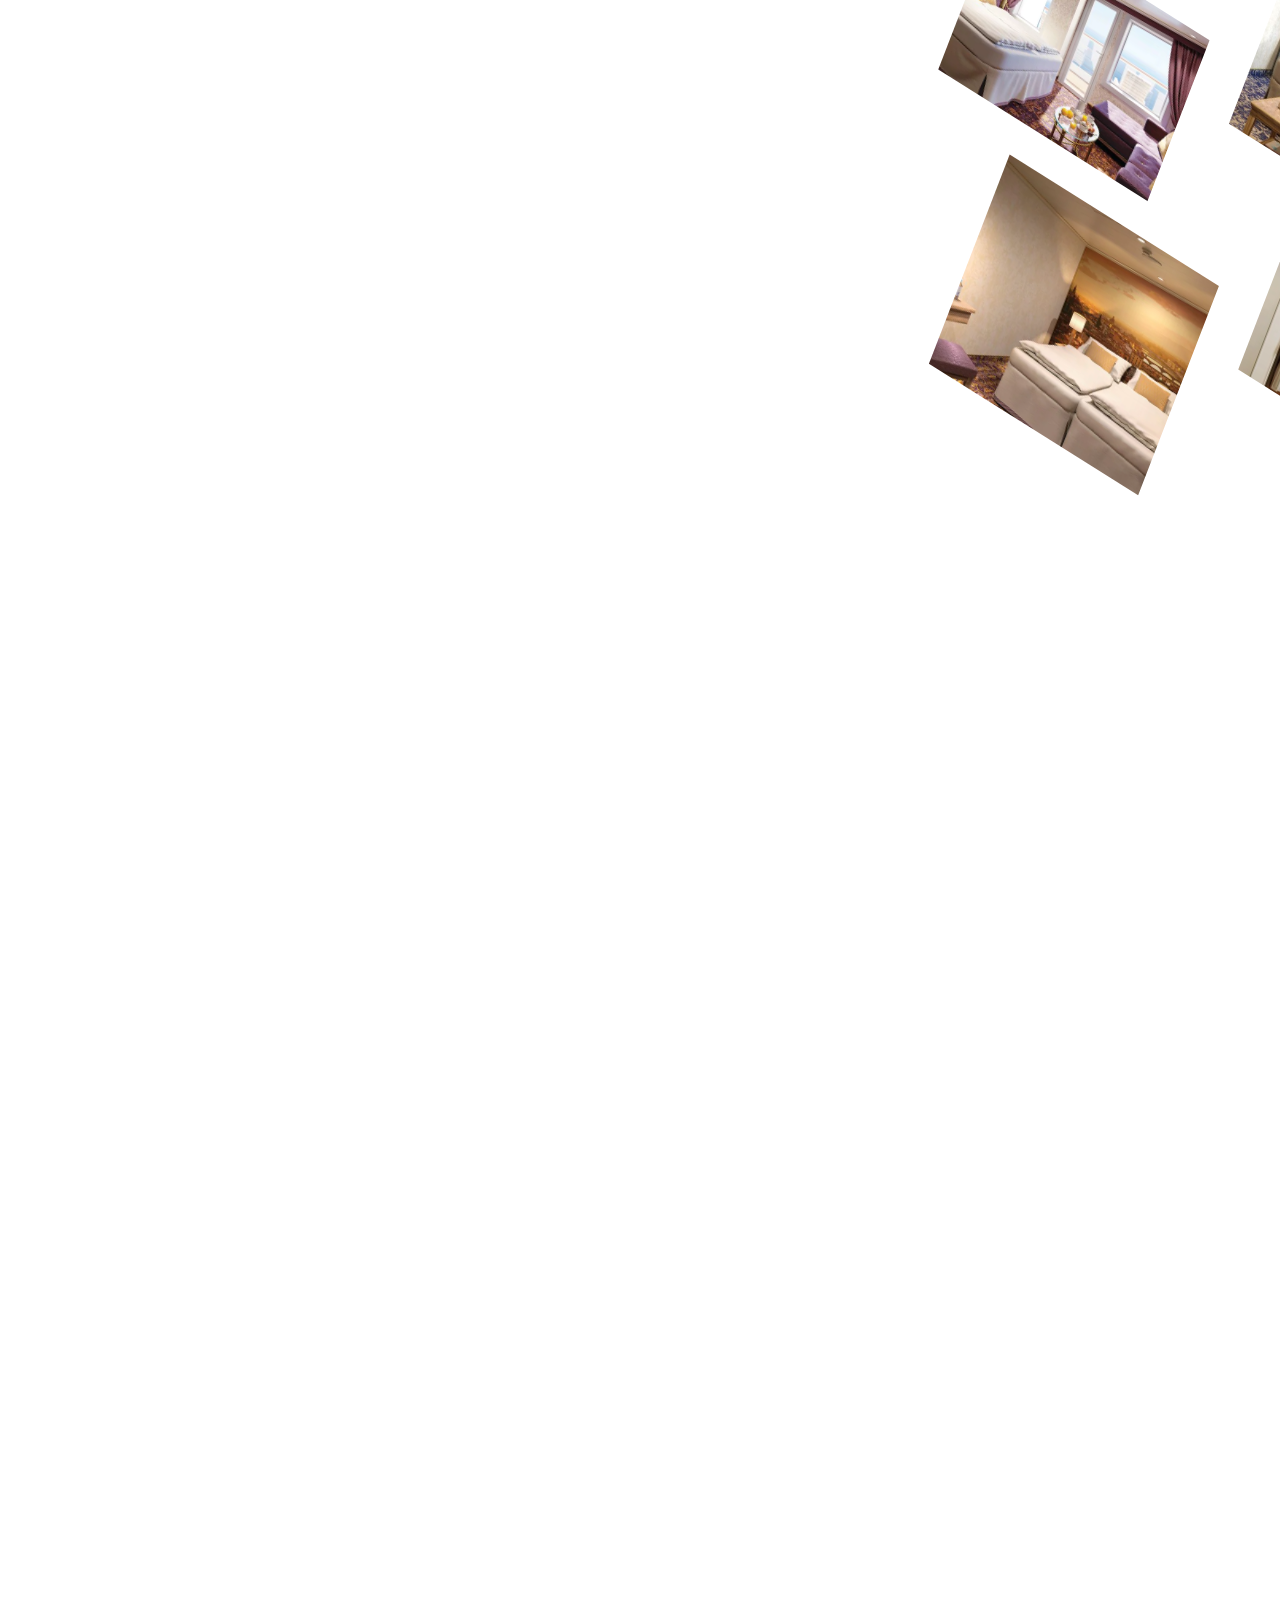
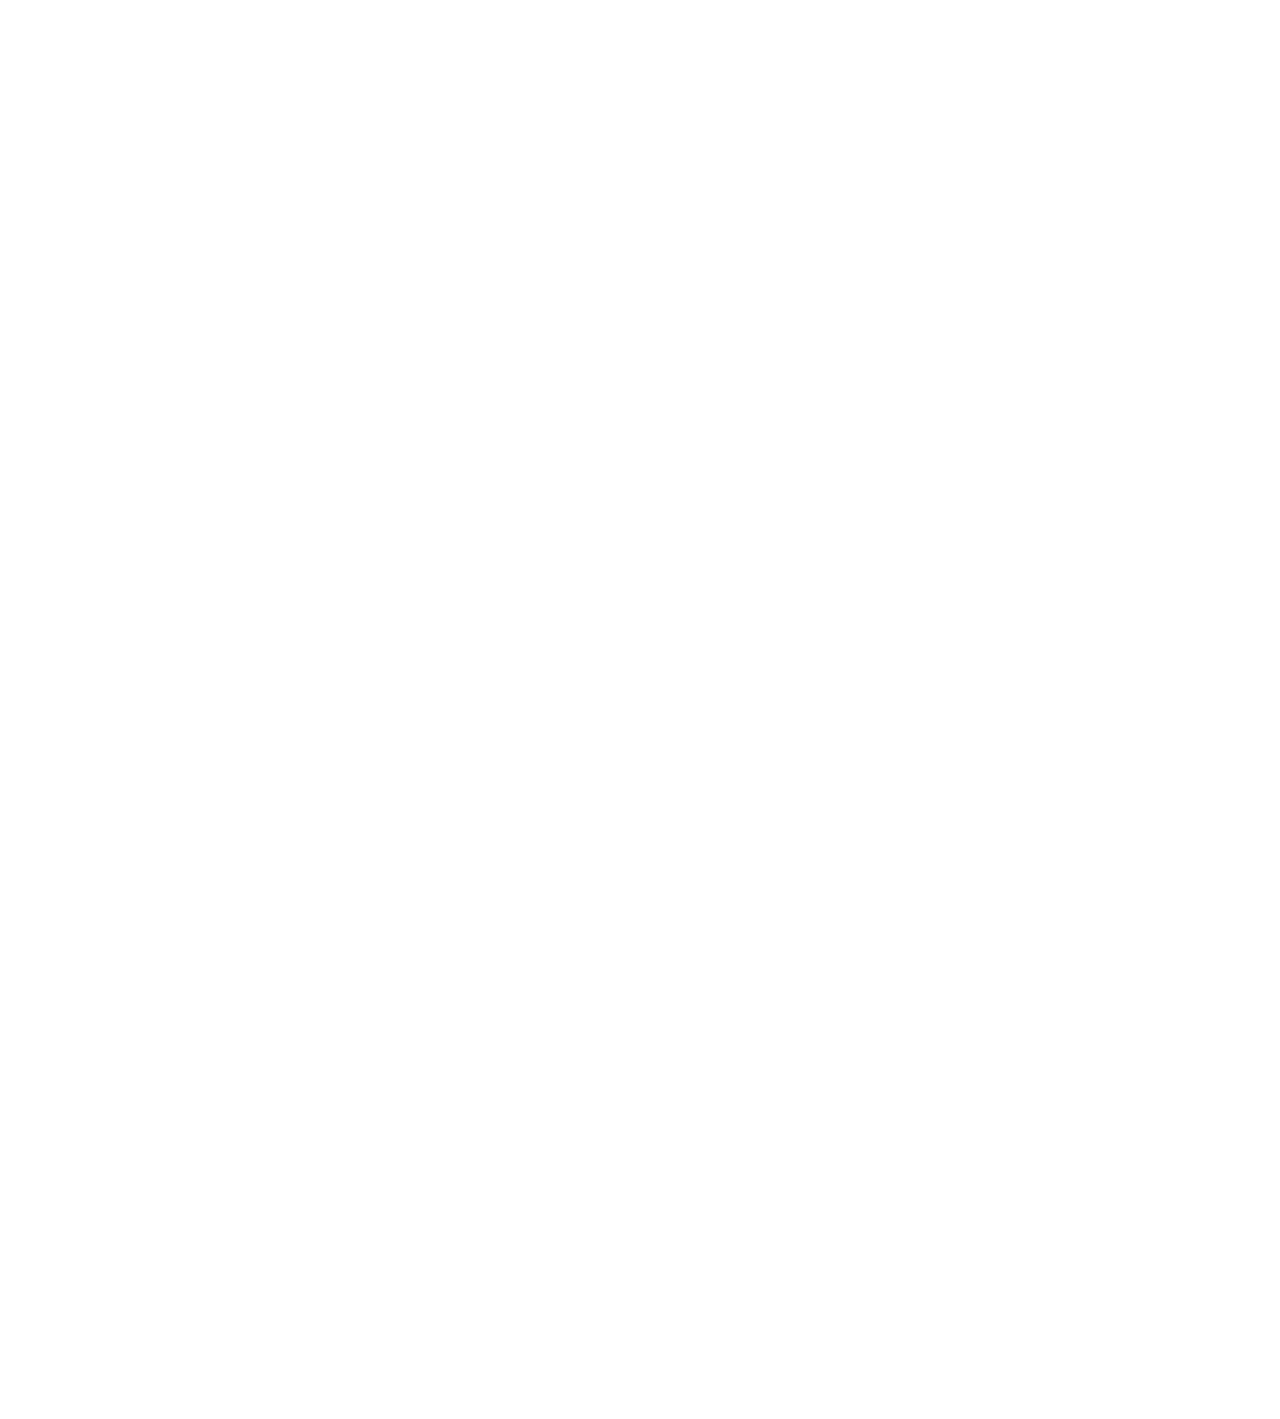
==== commit a51827e7: "april19HotCommit" ====
--- a/index.html
+++ b/index.html
@@ -3,7 +3,7 @@
 <head>
     <meta charset="UTF-8">
     <meta http-equiv="X-UA-Compatible" content="IE=edge">
-    <meta name="viewport" content="width=device-width, initial-scale=1.0">
+    <meta name="viewport" content="width=device-width, initial-scale=1.0 , user-scalable=no">
     <link href="https://fonts.googleapis.com/css?family=Source+Sans+Pro:200,200italic,300,300italic,regular,italic,600,600italic,700,700italic,900,900italic" rel="stylesheet" />
     <link href="https://fonts.googleapis.com/css?family=Playfair+Display:regular,500,600,700,800,900,italic,500italic,600italic,700italic,800italic,900italic" rel="stylesheet" />
     <link rel="stylesheet" href="css/Mould_zero.css">
--- a/css/header.css
+++ b/css/header.css
@@ -18,11 +18,13 @@
 .header__background {
   position: absolute;
   width: 100%;
+  overflow: hidden;
 }
 
 .headBack__cyst {
   display: flex;
   width: 100%;
+  overflow: hidden;
 }
 
 .headBack__huge {
@@ -132,6 +134,7 @@
 
 .header__container {
   position: relative;
+  overflow: hidden;
 }
 
 .container {
--- a/css/startWithCabinStructure.css
+++ b/css/startWithCabinStructure.css
@@ -194,7 +194,7 @@
 .Cabin__item-header-left {
   flex: 1 0 10%;
   border-left: 1px solid #FFC614;
-  background-color: #F4F4F4;
+  background-color: #FFF;
   height: 10px;
 }
 
@@ -212,7 +212,7 @@
 .Cabin__item-header-right {
   flex: 1 0 10%;
   border-right: 1px solid #FFC614;
-  background-color: #F4F4F4;
+  background-color: #FFF;
   height: 10px;
 }
 
--- a/css/linerAdvertaising.css
+++ b/css/linerAdvertaising.css
@@ -767,6 +767,7 @@
 
   .linerDistingue__secondColumnChild {
     max-width: 100%;
+    margin-top: 0px;
   }
 
   .linerDistingue__imag {
@@ -784,4 +785,16 @@
   .linItaliStyleLftSide__text {
     font-size: calc(10px + 0.4166666667vw);
   }
+
+  .linerDistingue__secondColumnChild:nth-child(2) {
+    margin-top: 0px;
+  }
+
+  .linerDistingue__firstColumnChild:nth-child(2) {
+    margin-top: 0px;
+  }
+
+  .linerItalicStyle__secondColumnChild:nth-child(2) {
+    margin-top: 0px;
+  }
 }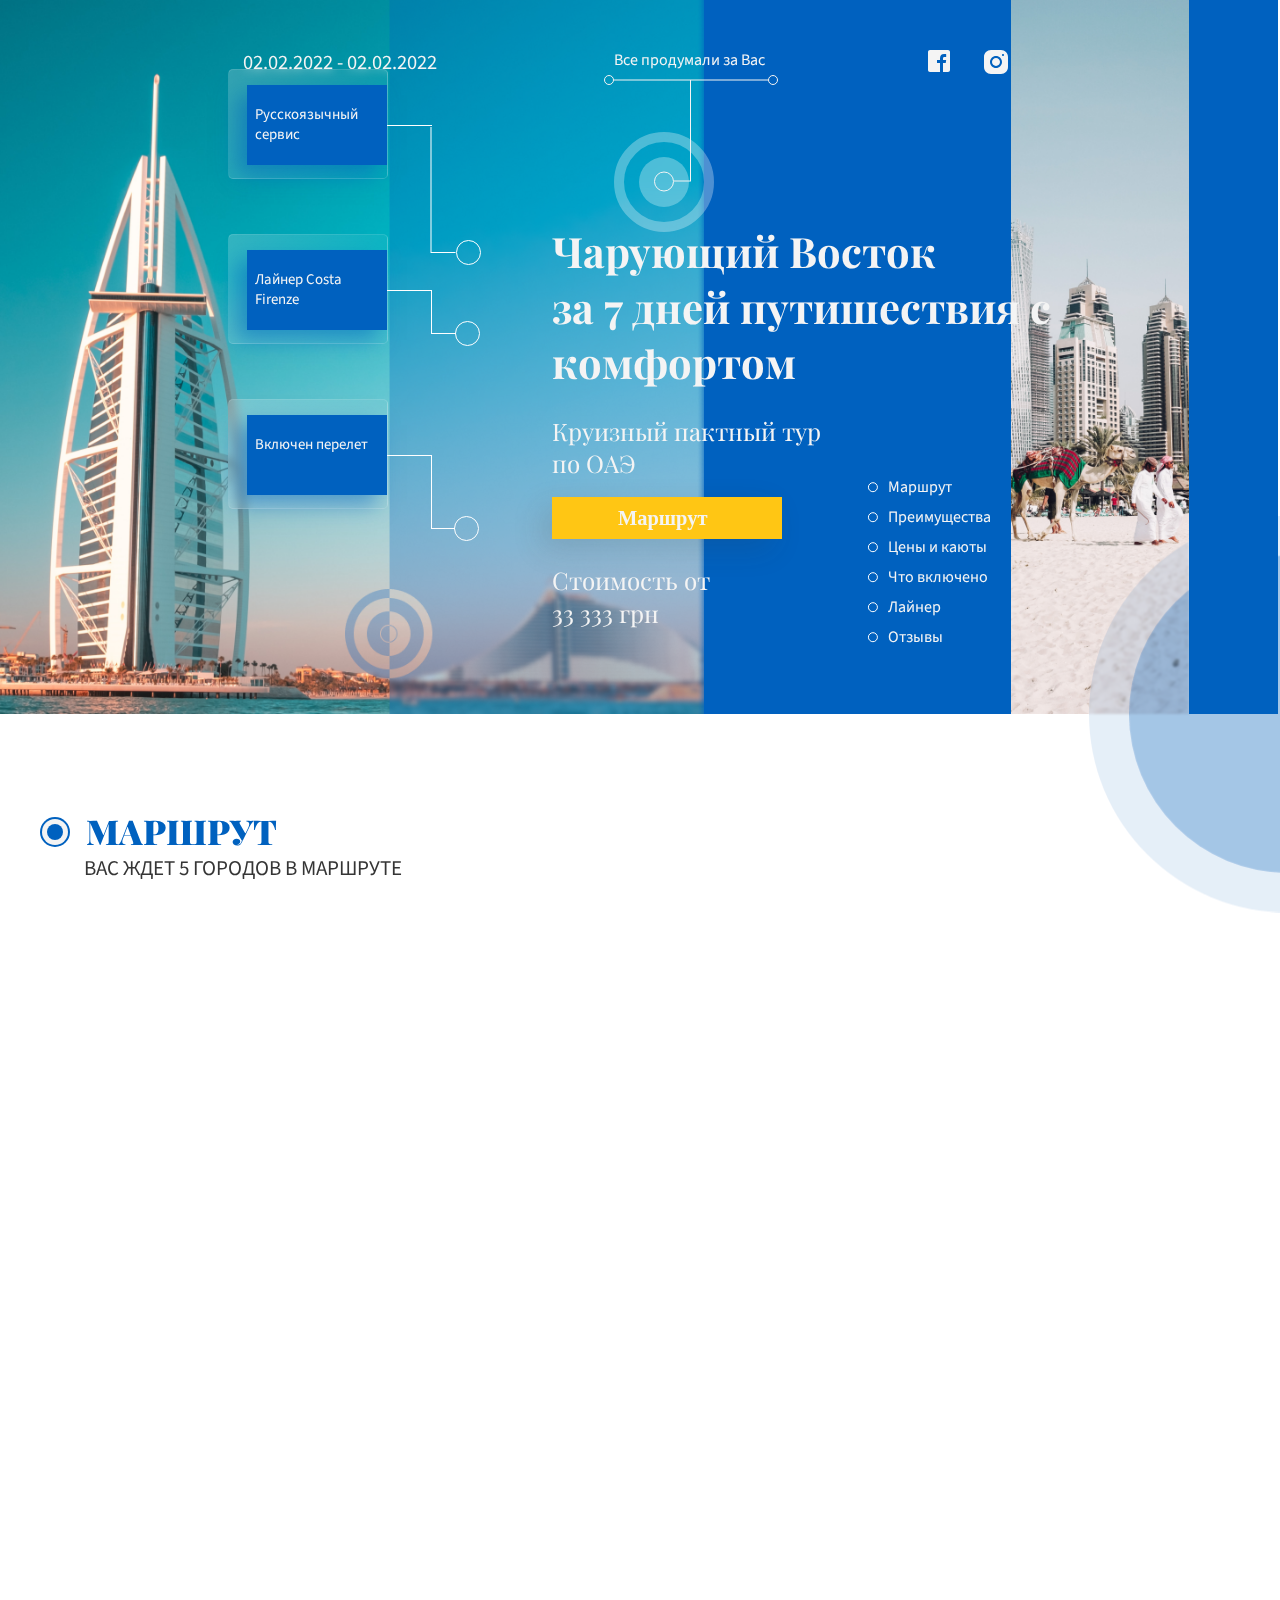
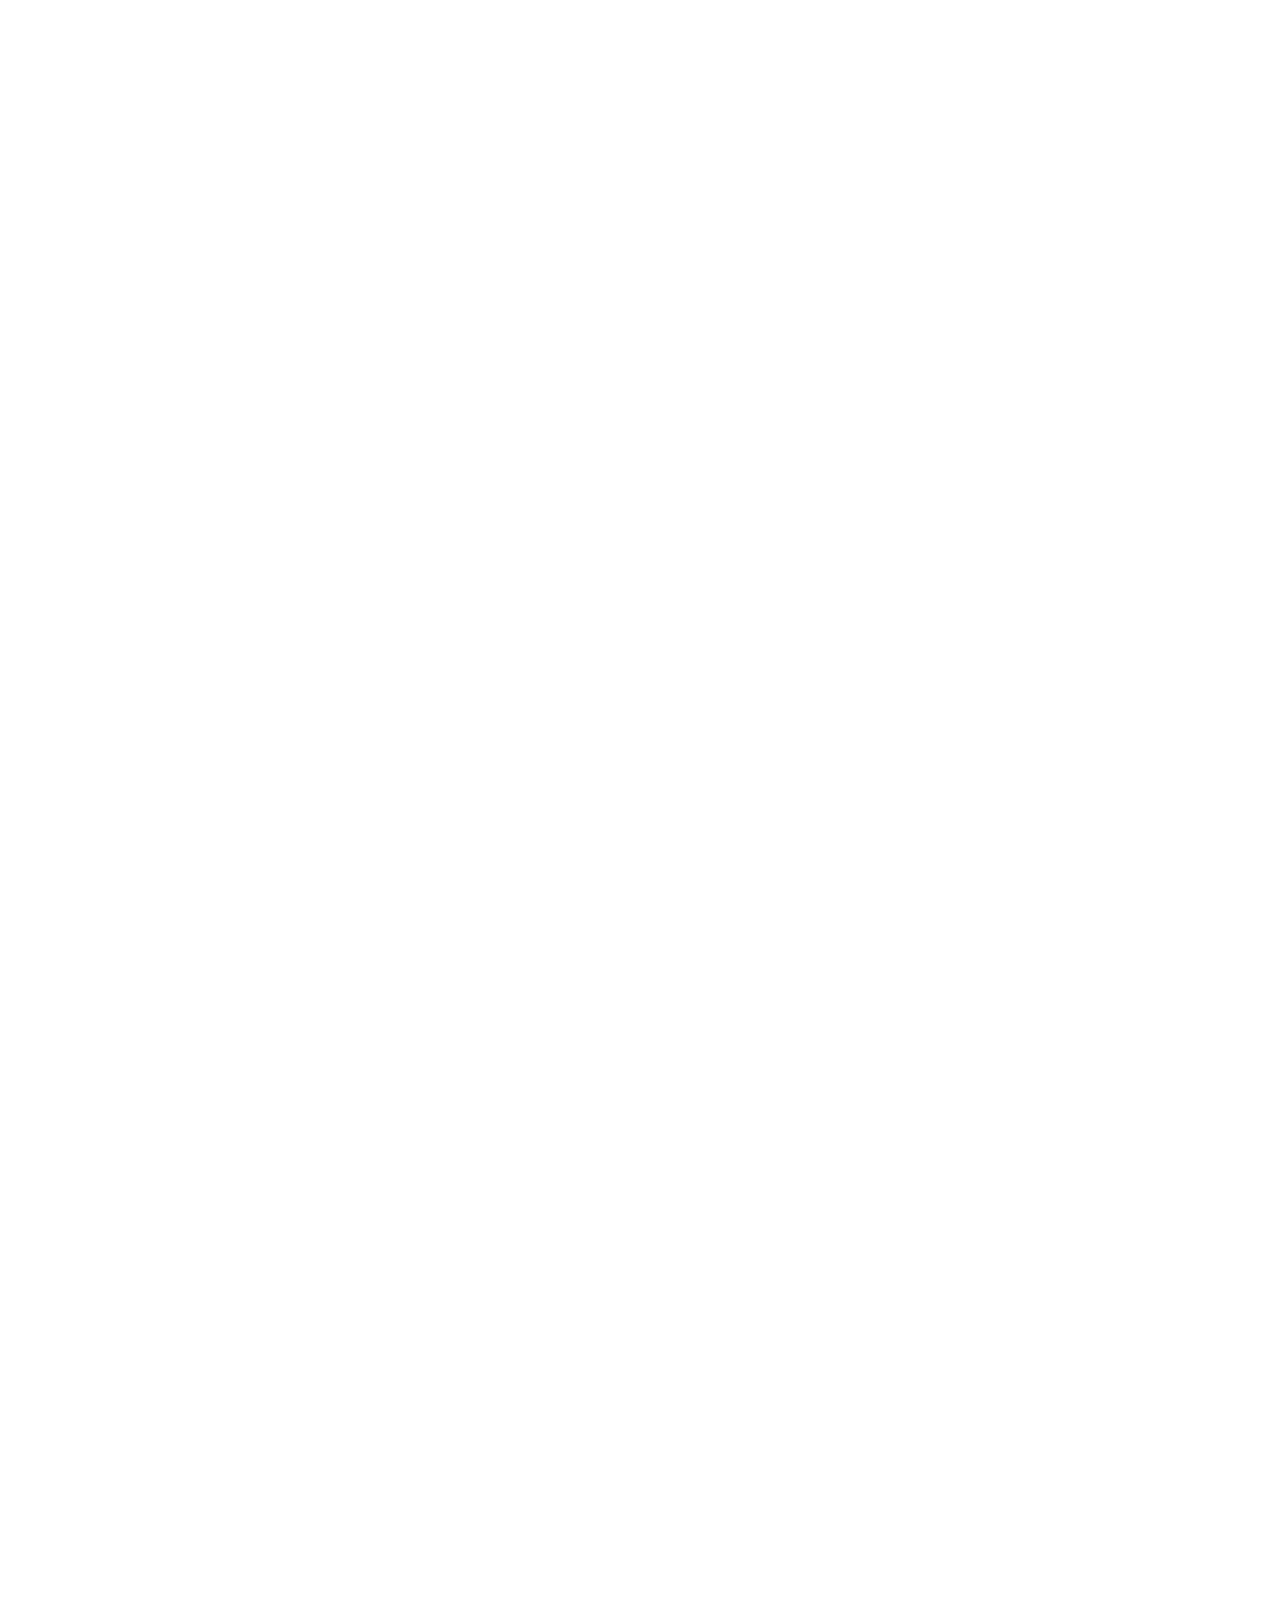
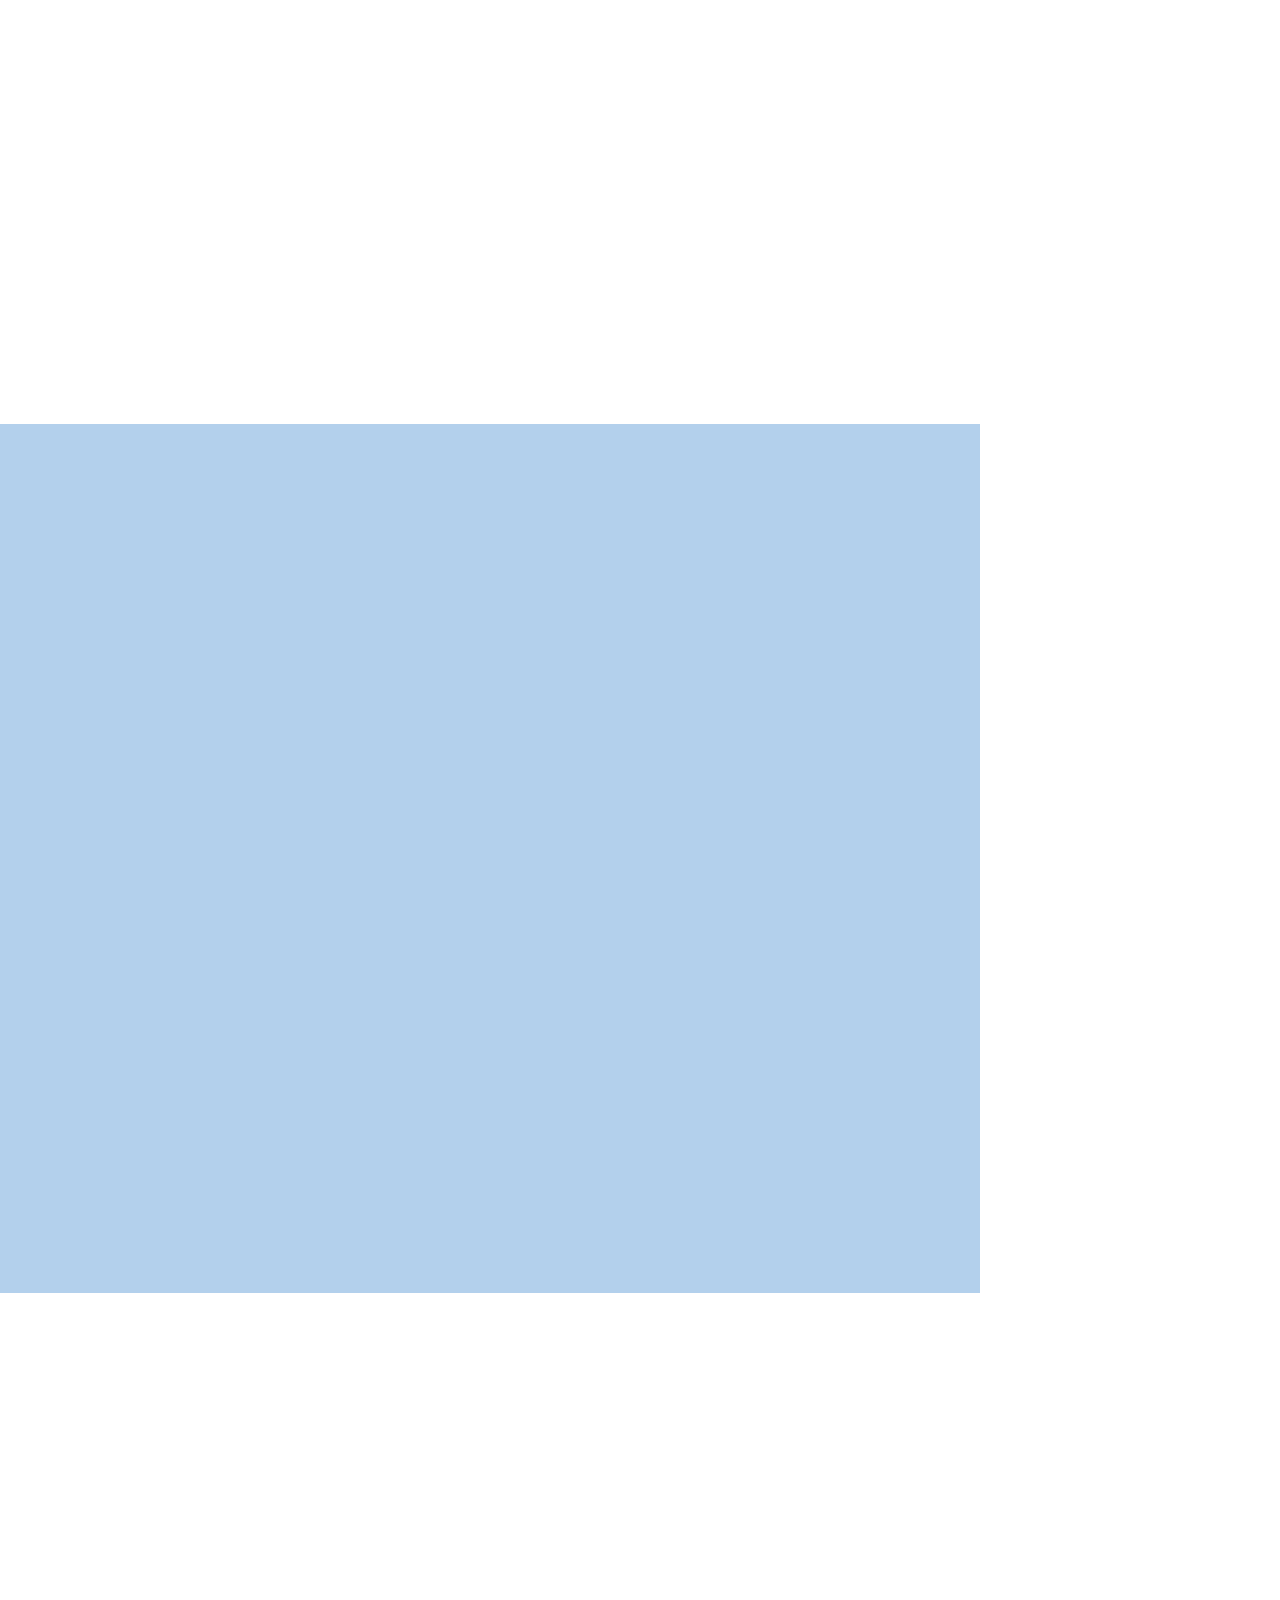
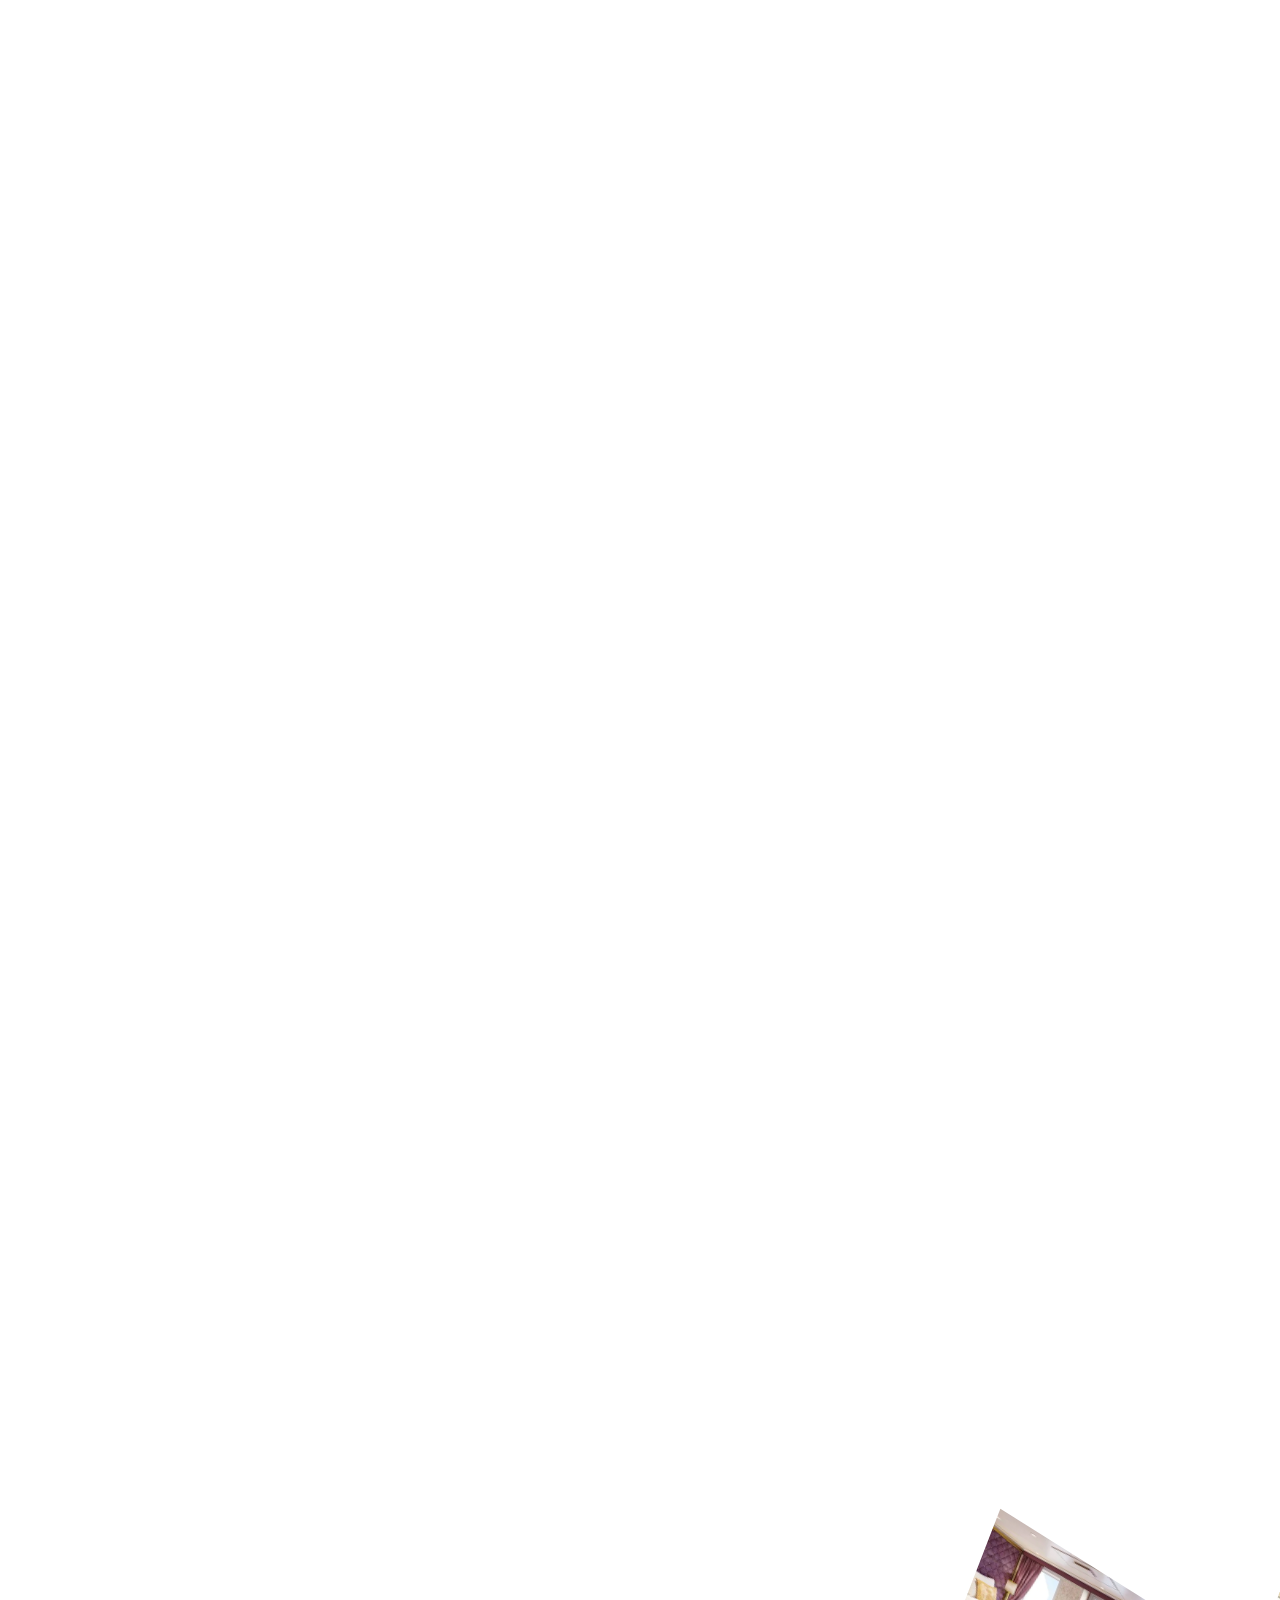
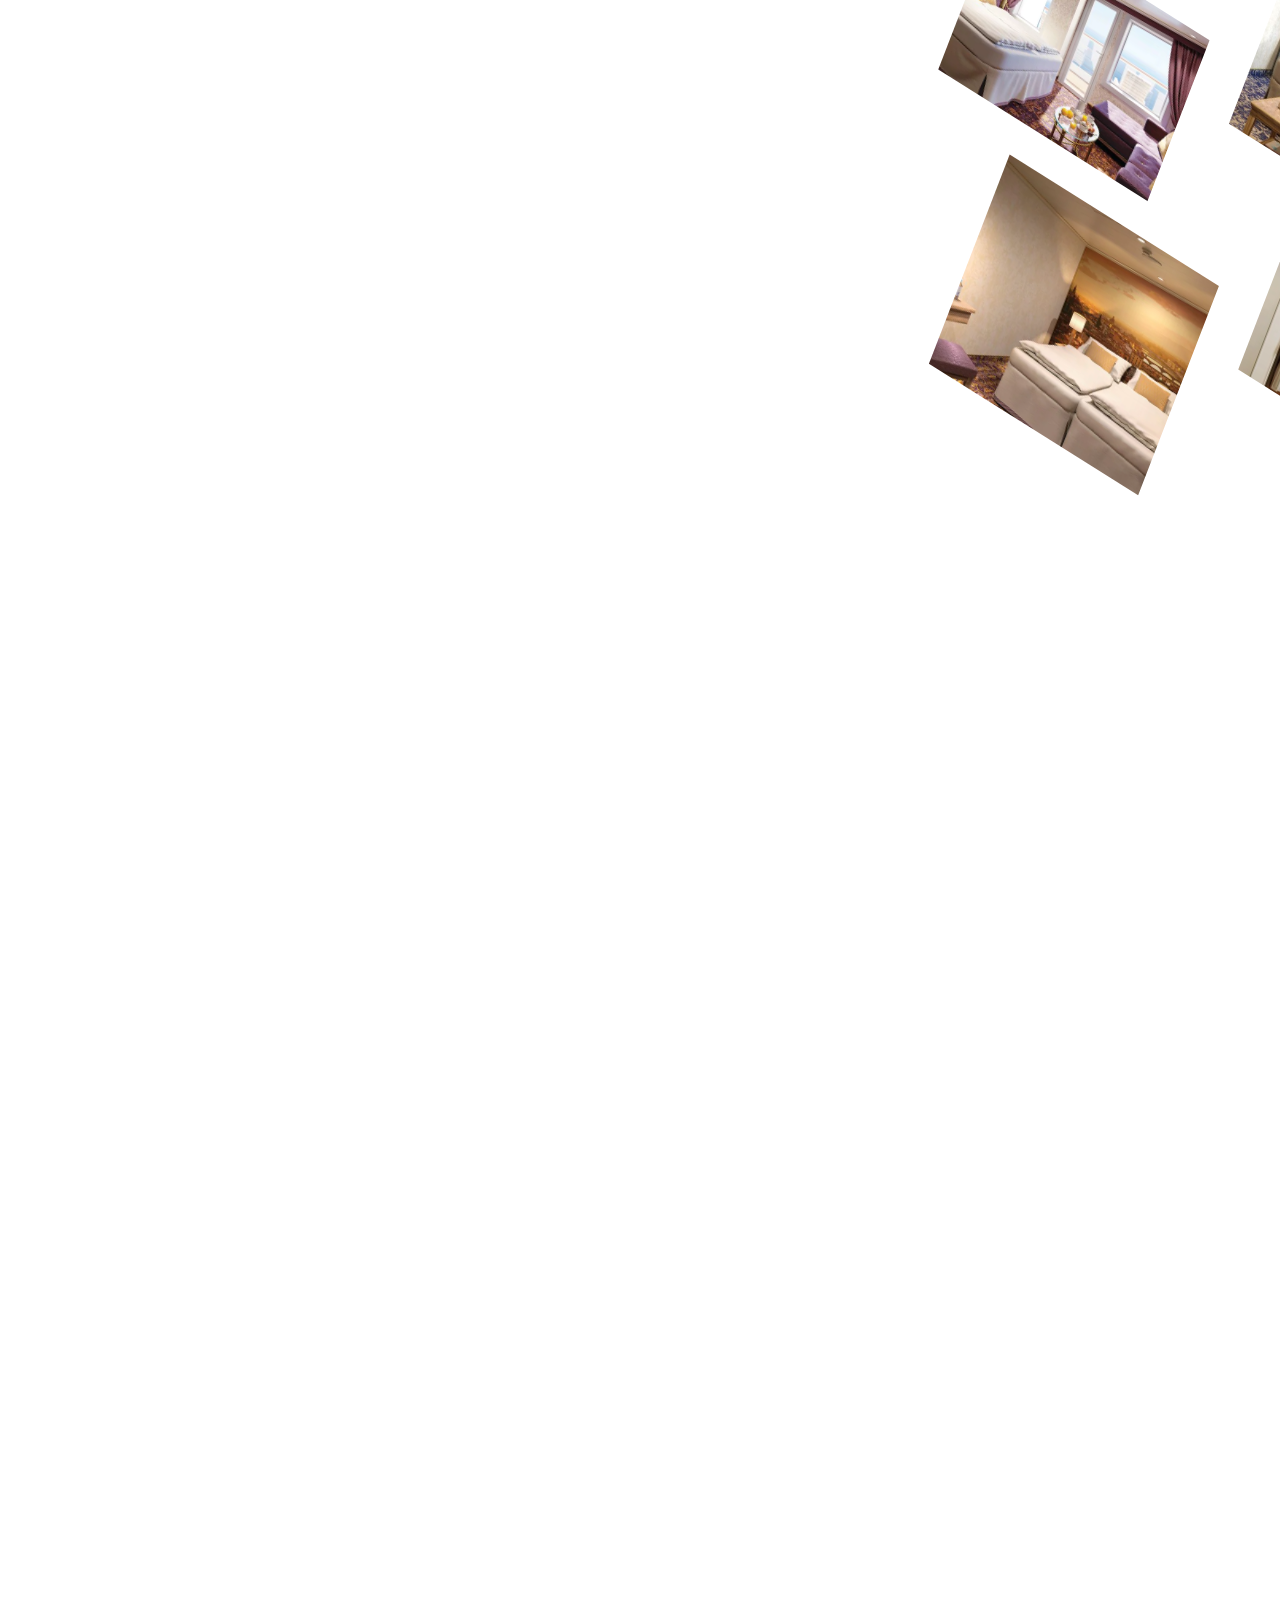
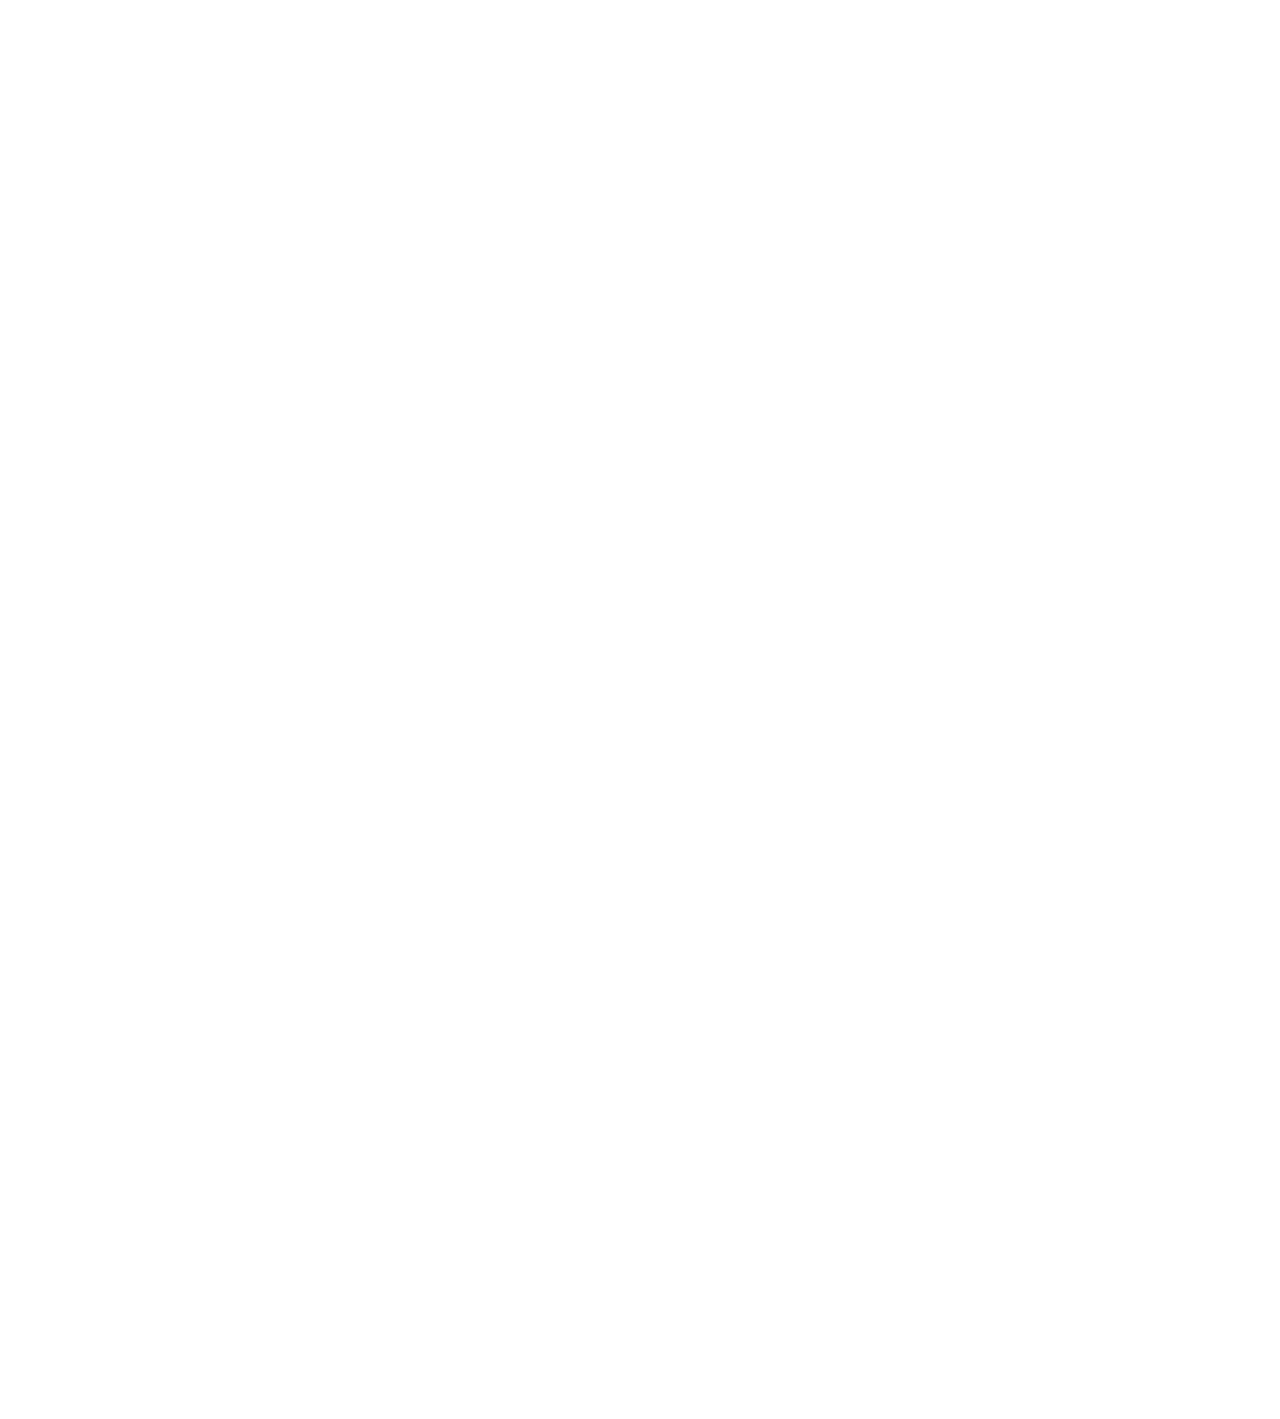
==== commit cd13aa0f: "AprilOf27Fix" ====
--- a/index.html
+++ b/index.html
@@ -120,9 +120,9 @@
                             <h3 class="centerPart__discription">
                                 Круизный пактный тур по ОАЭ
                             </h3>
-                            <button class="centerPart__btn GlobalButton">
+                            <div class="centerPart__btn GlobalButton">
                                     <a href="#" class="centerPart__btn-link">Маршрут</a>  
-                            </button>
+                            </div>
                             <h3 class="centerPart__discription centerCost">
                                 Стоимость от 33 333 грн
                             </h3>
@@ -1098,9 +1098,9 @@
                     </div>
                 </div>
                 <div class="main__cabin Cabin">
-                    <div class="Cabin__container container">
+                    <div id="cabin" class="Cabin__container container">
                         <div class="Cabin__body">
-                            <div id="cabin" class="Cabin__header animItem">
+                            <div  class="Cabin__header animItem">
                                 <div class="Cabin__header-body ">
                                     <div class="Cabin__cirleStructure zYoYOu">
                                         <div class="Cabin__cirleStructure-firstChild">
@@ -1197,9 +1197,9 @@
                                             </div>
                                         </div>
                                         <div class="Cabin__btn-container ">
-                                            <button class="Cabin__btn  popupLink">
+                                            <div class="Cabin__btn  popupLink">
                                                <a href="#popup" class="Cabin__link">Предбронь</a> 
-                                            </button>
+                                            </div>
                                         </div>
                                     </div>
                                     <div class="Cabin__item animItem">
@@ -1283,9 +1283,9 @@
                                             </div>
                                         </div>
                                         <div class="Cabin__btn-container ">
-                                            <button class="Cabin__btn popupLink">
+                                            <div class="Cabin__btn popupLink">
                                                <a href="#popup" class="Cabin__link">Предбронь</a> 
-                                            </button>
+                                            </div>
                                         </div>
                                     </div>
                                     <div class="Cabin__item animItem">
@@ -1371,9 +1371,9 @@
                                             </div>
                                         </div>
                                         <div class="Cabin__btn-container ">
-                                            <button class="Cabin__btn popupLink">
+                                            <div class="Cabin__btn popupLink">
                                                <a href="#popup" class="Cabin__link">Предбронь</a> 
-                                            </button>
+                                            </div>
                                         </div>
                                     </div>
                                 </div>
@@ -1490,11 +1490,11 @@
                                                     </div>
                                                 </div>
                                                 <div class="allRghtCol__btn-container">
-                                                    <button class="allRghtCol__btn GlobalButton popupLink">
+                                                    <div class="allRghtCol__btn GlobalButton popupLink">
                                                         <a href="#popup" class="allRghtCol__link">
                                                             Оставить заявку
                                                         </a>
-                                                    </button>
+                                                    </div>
                                                 </div>
                                                 <div class="allRghtCol__sticks">
                                                     <div class="allRghtCol__sticksFirst">
@@ -1516,9 +1516,9 @@
                     </div>
                 </div>
                 <div class="main__aboutLiner aboutLiner">
-                    <div class="aboutLiner__container container">
+                    <div id="aboutLiner" class="aboutLiner__container container">
                         <div class="aboutLiner__body">
-                            <div id="aboutLiner" class="aboutLiner__header animItem">
+                            <div  class="aboutLiner__header animItem">
                                 <div class="aboutLiner__header-body ">
                                     <div class="aboutLiner__cirleStructure zYoYOu">
                                         <div class="aboutLiner__cirleStructure-firstChild">
@@ -1800,11 +1800,11 @@
                                 </div>
                             </div>
                             <div class="linerAdvertaising__btnCyst animItem">
-                                <button class="linerAdvertaising__btn  GlobalButton popupLink">
+                                <div class="linerAdvertaising__btn  GlobalButton popupLink">
                                     <a href="#popup" class="linerAdvertaising__btnLink">
                                         Забронировать тур
                                     </a>
-                                </button>
+                                </div>
                             </div>
                         </div>
                     </div>
@@ -2108,11 +2108,11 @@
                                         Забронируйте тур сейчас и получите яркие воспоминания.
                                     </h3>
                                     <div class="reviews__btnCyst animItem">
-                                        <button class="reviews__btn  GlobalButton popupLink">
+                                        <div class="reviews__btn  GlobalButton popupLink">
                                             <a href="#popup" class="reviews__btnLink">
                                                 Забронировать тур
                                             </a>
-                                        </button>
+                                        </div>
                                     </div>
                                 </div>
                             </div>
@@ -2145,11 +2145,11 @@
                             </div>
                         </div>
                         <div class="popup__btnCyst">
-                            <button class="popup__btn  GlobalButton">
+                            <div class="popup__btn  GlobalButton">
                                 <a href="#" class="popup__btnLink">
                                     Отправить
                                 </a>
-                            </button>
+                            </div>
                         </div>
                         <div class="popup__closer closePopup">
                             <span class="popup__span"></span>
--- a/css/header.css
+++ b/css/header.css
@@ -18,7 +18,6 @@
 .header__background {
   position: absolute;
   width: 100%;
-  overflow: hidden;
 }
 
 .headBack__cyst {
@@ -134,7 +133,6 @@
 
 .header__container {
   position: relative;
-  overflow: hidden;
 }
 
 .container {
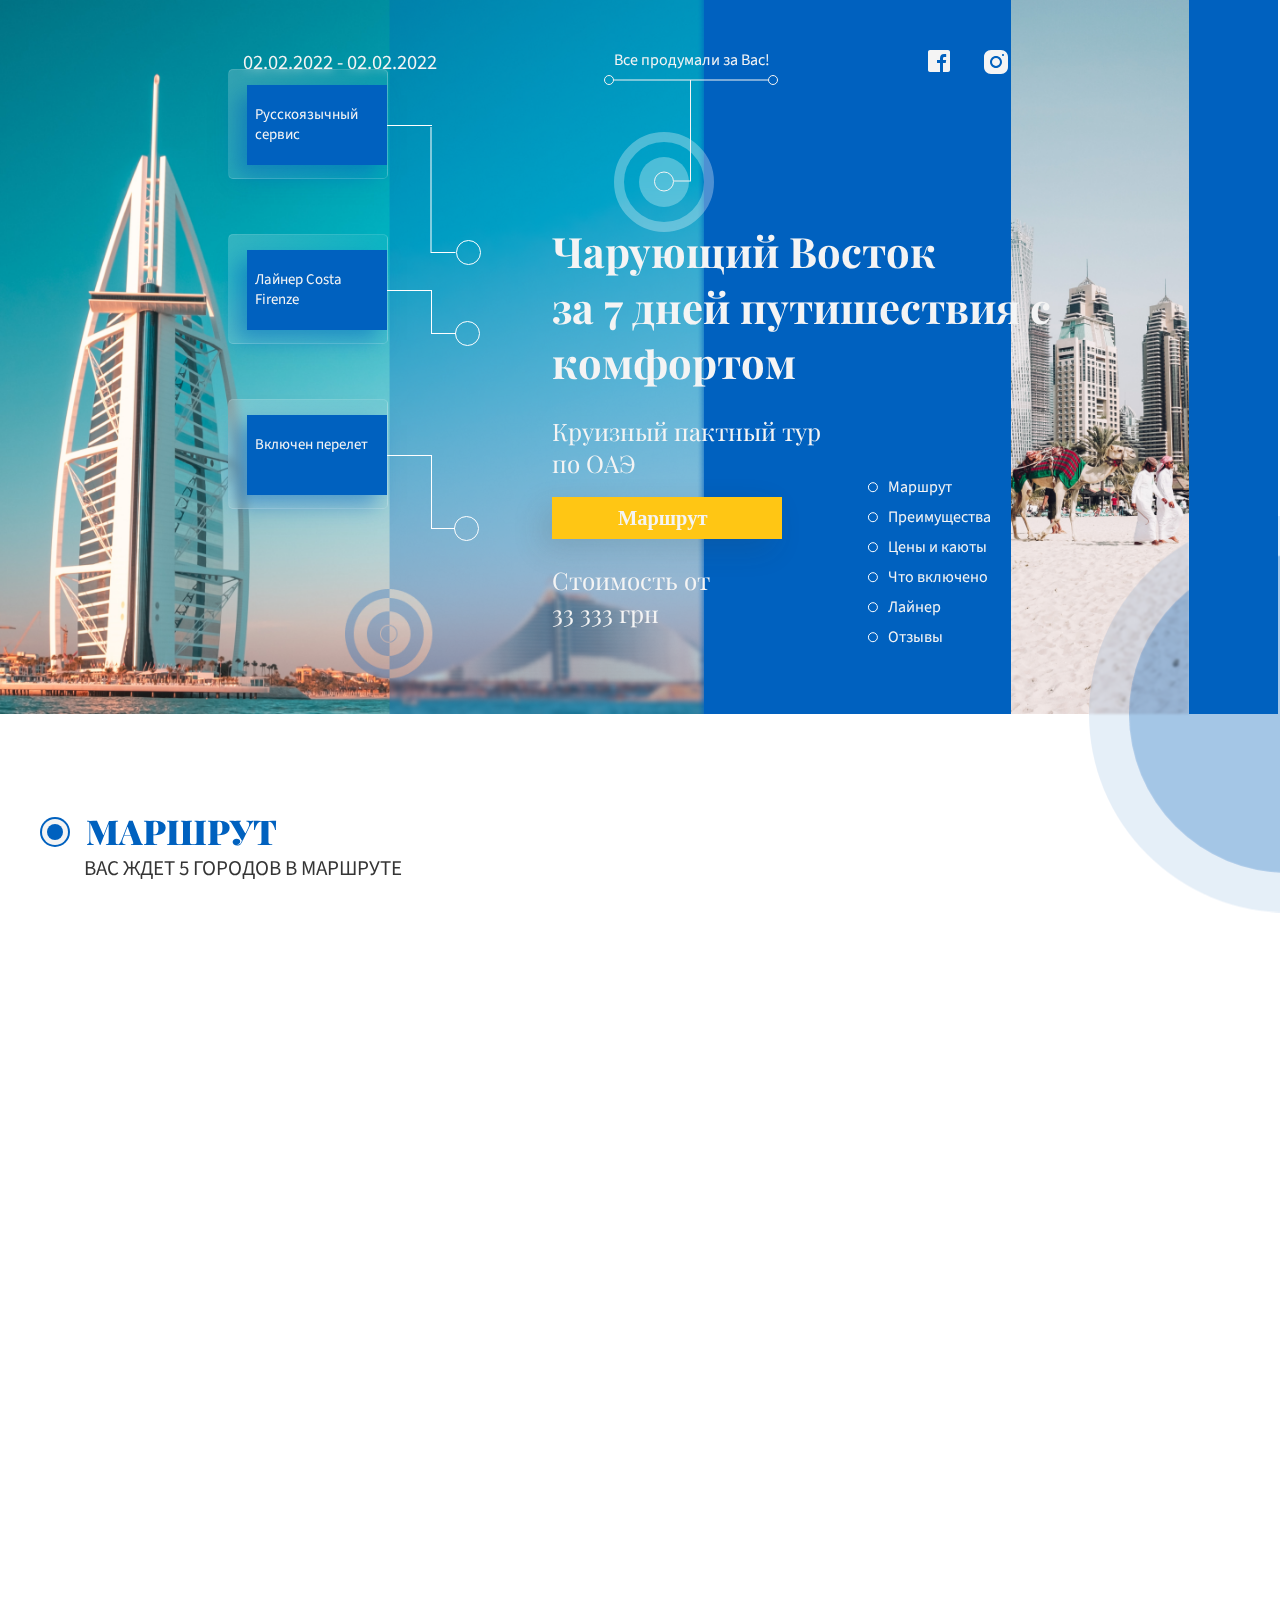
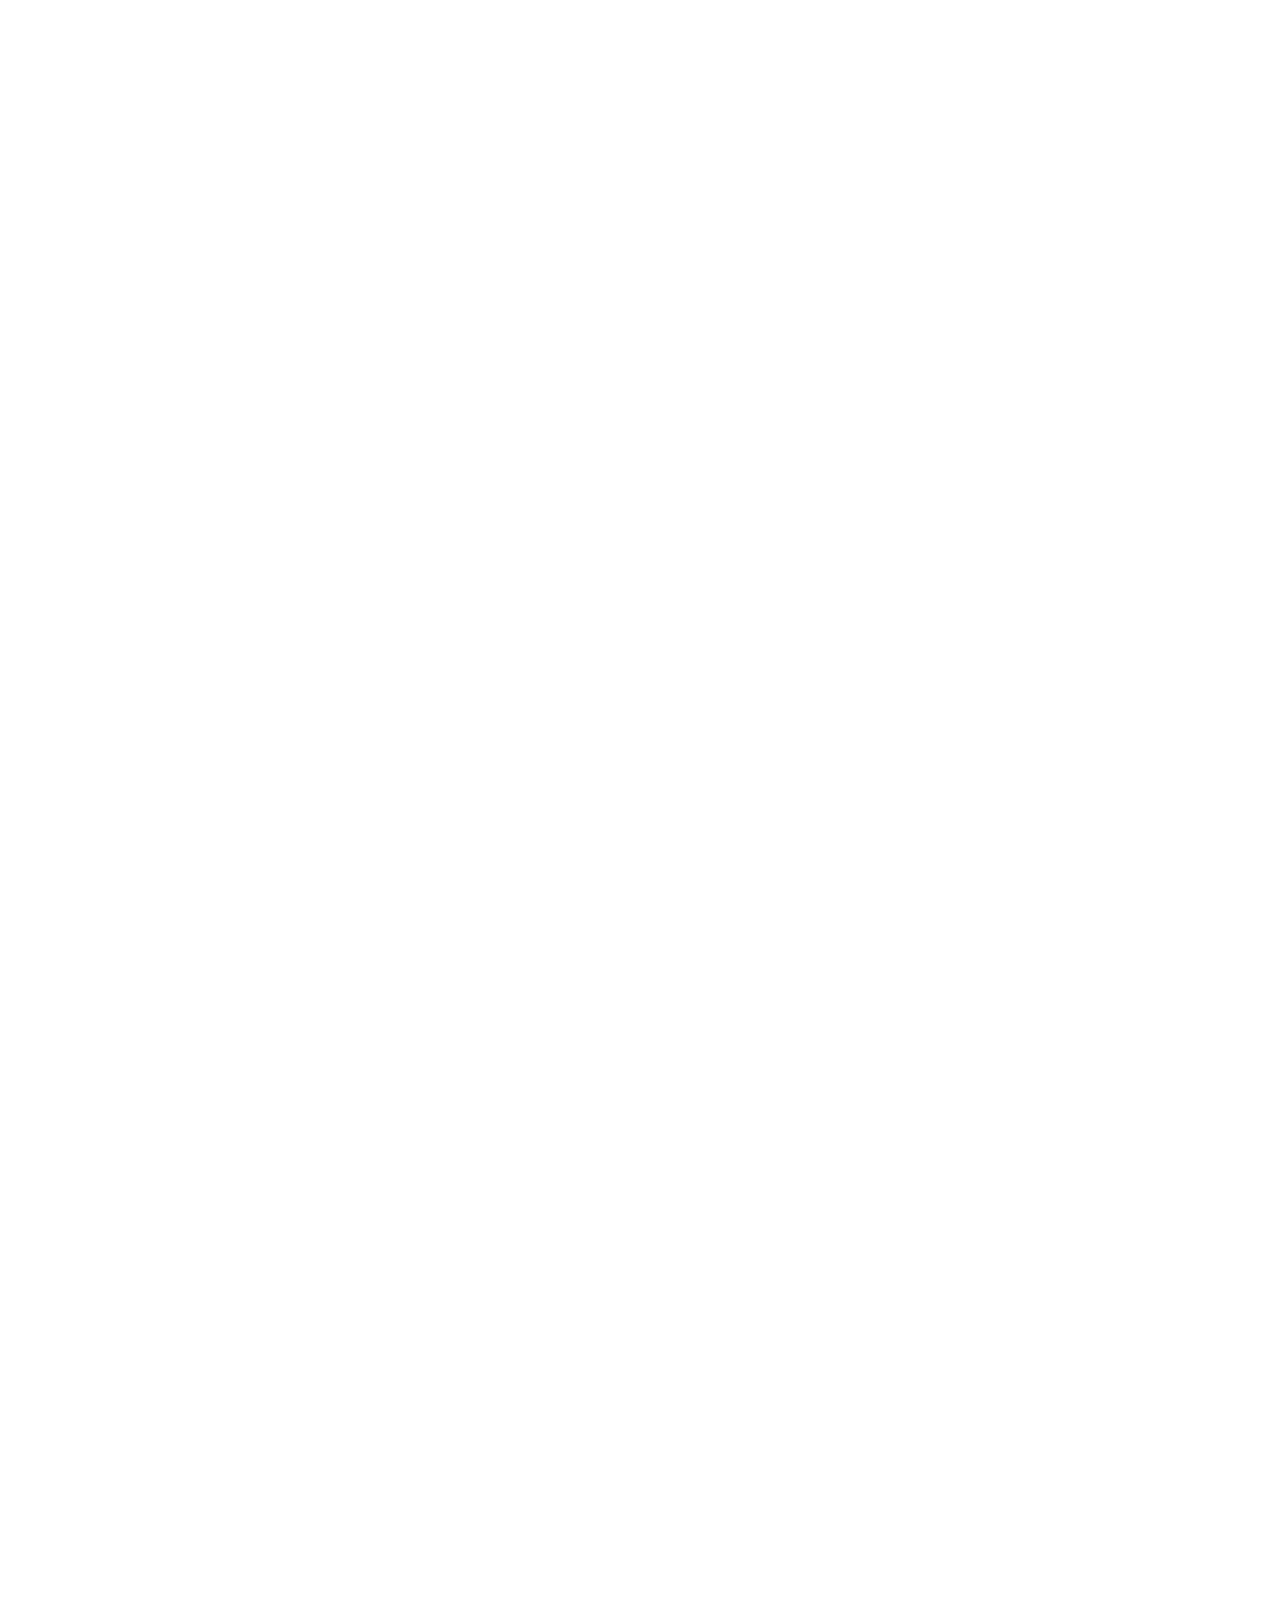
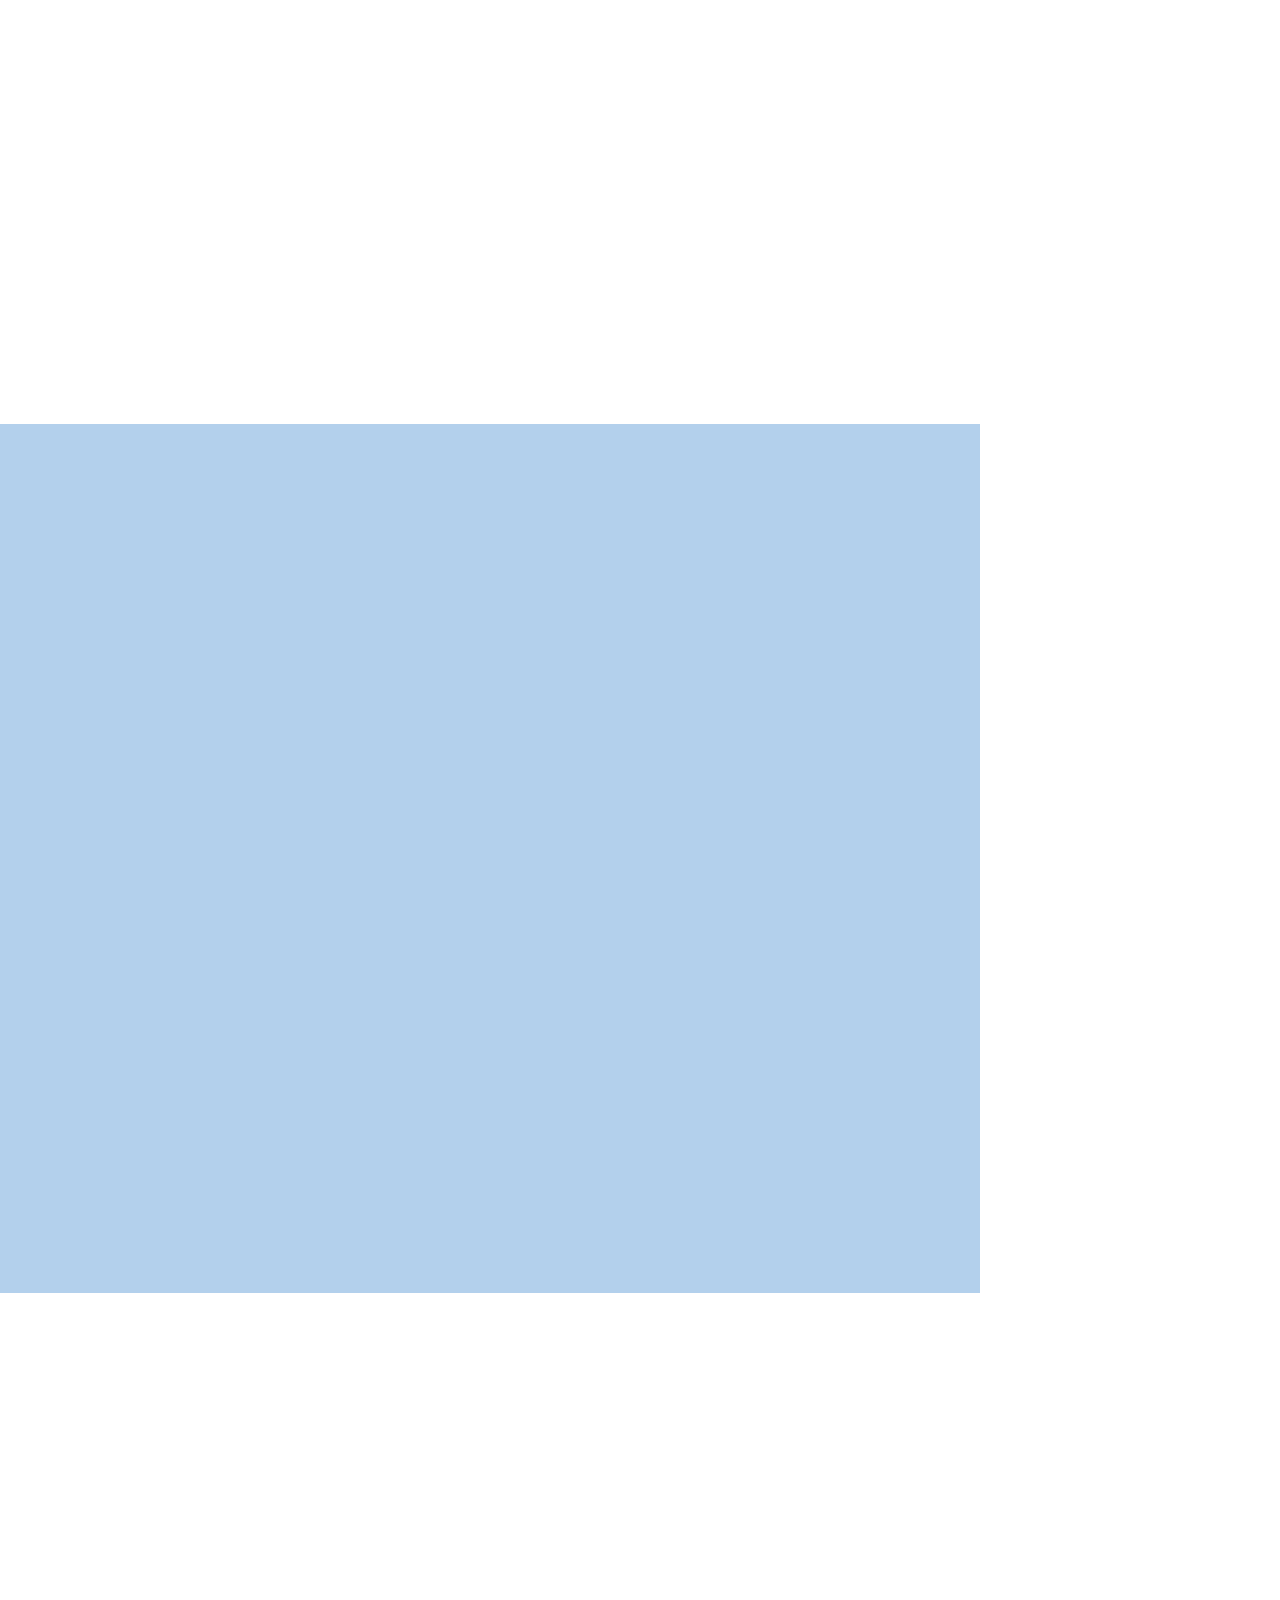
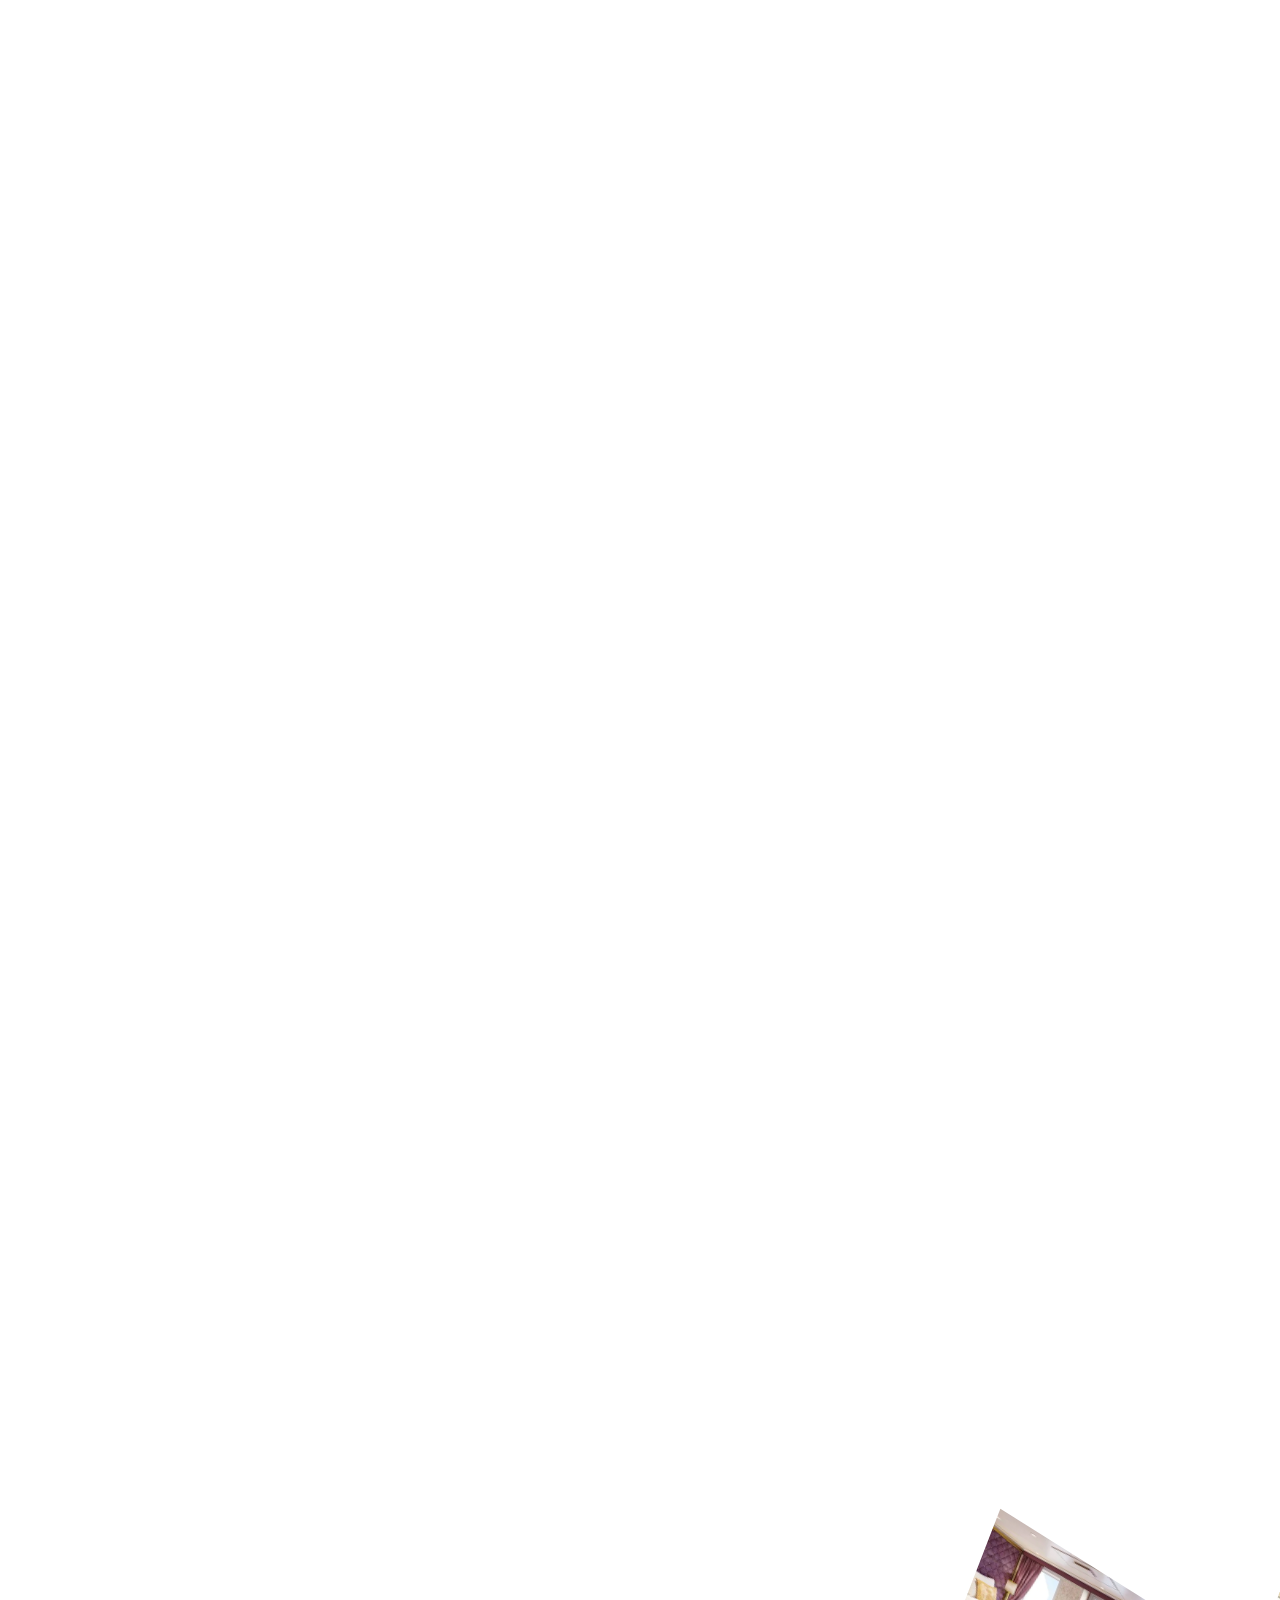
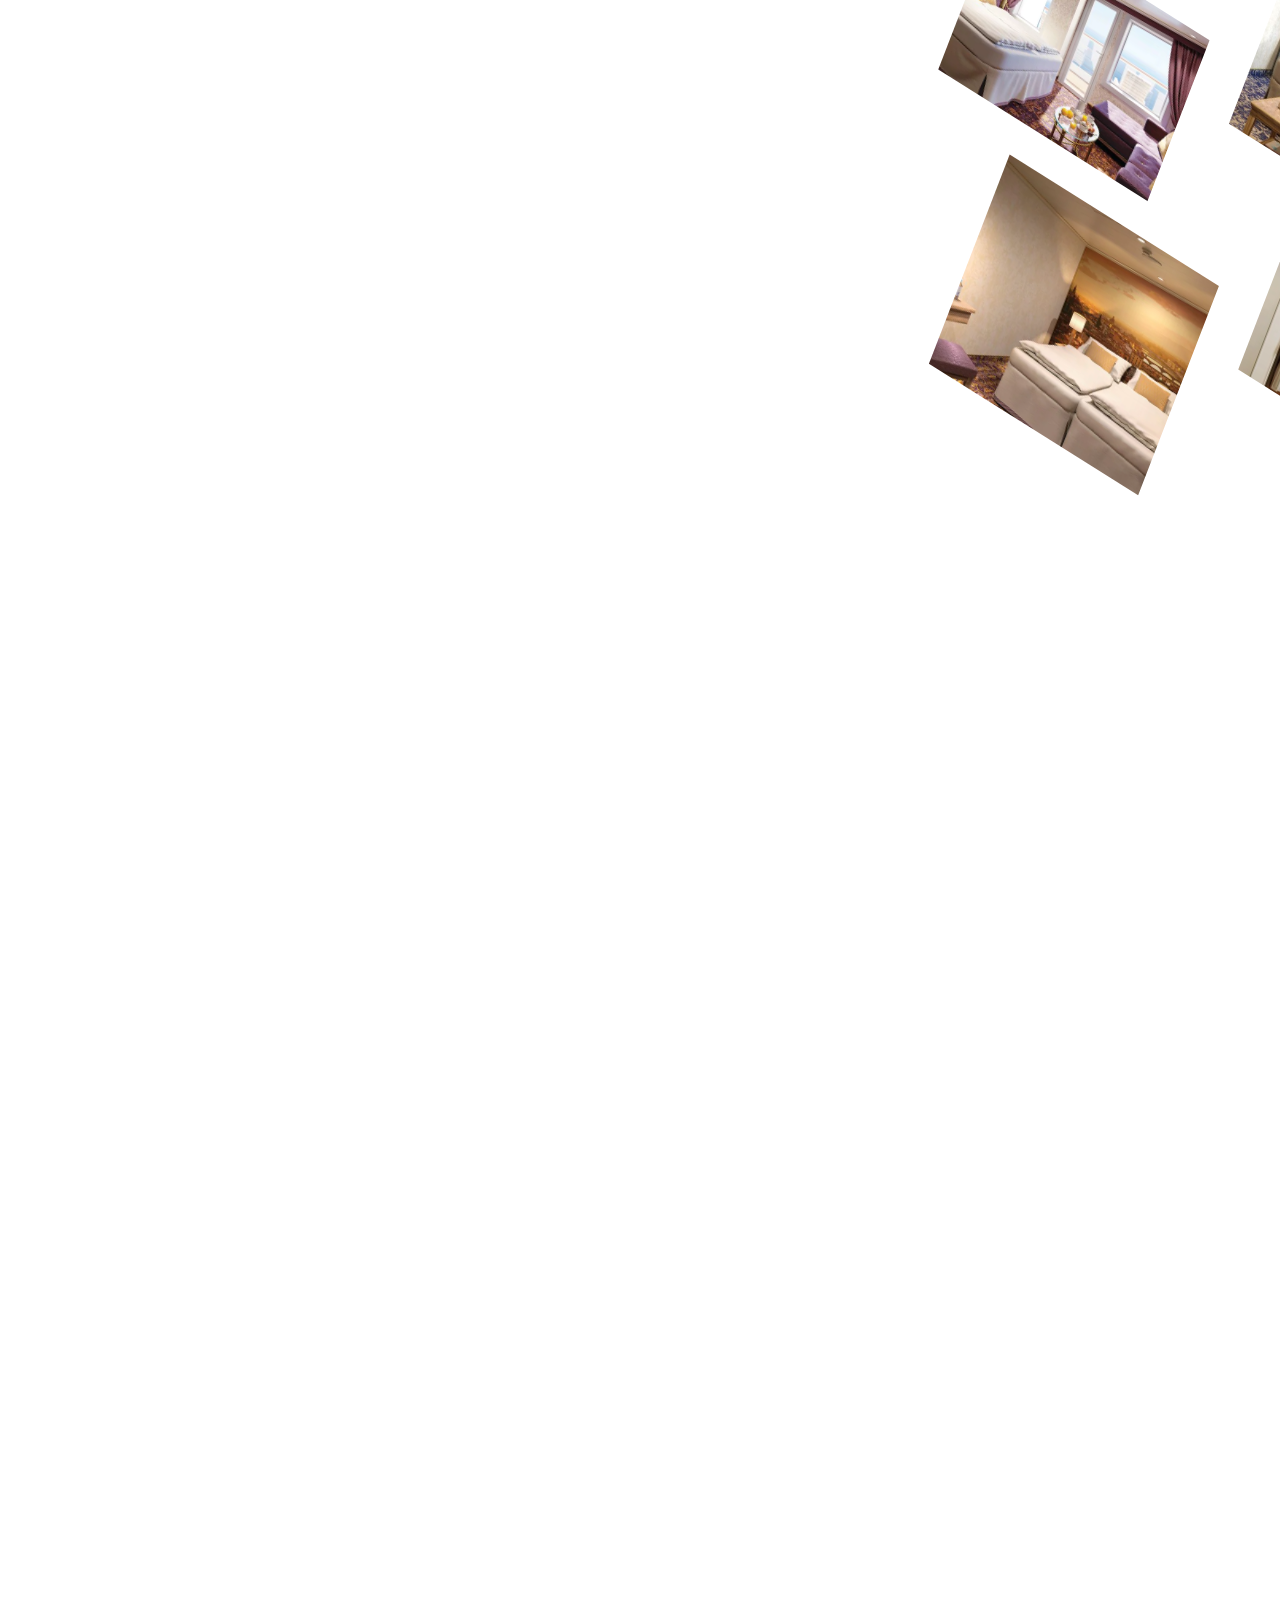
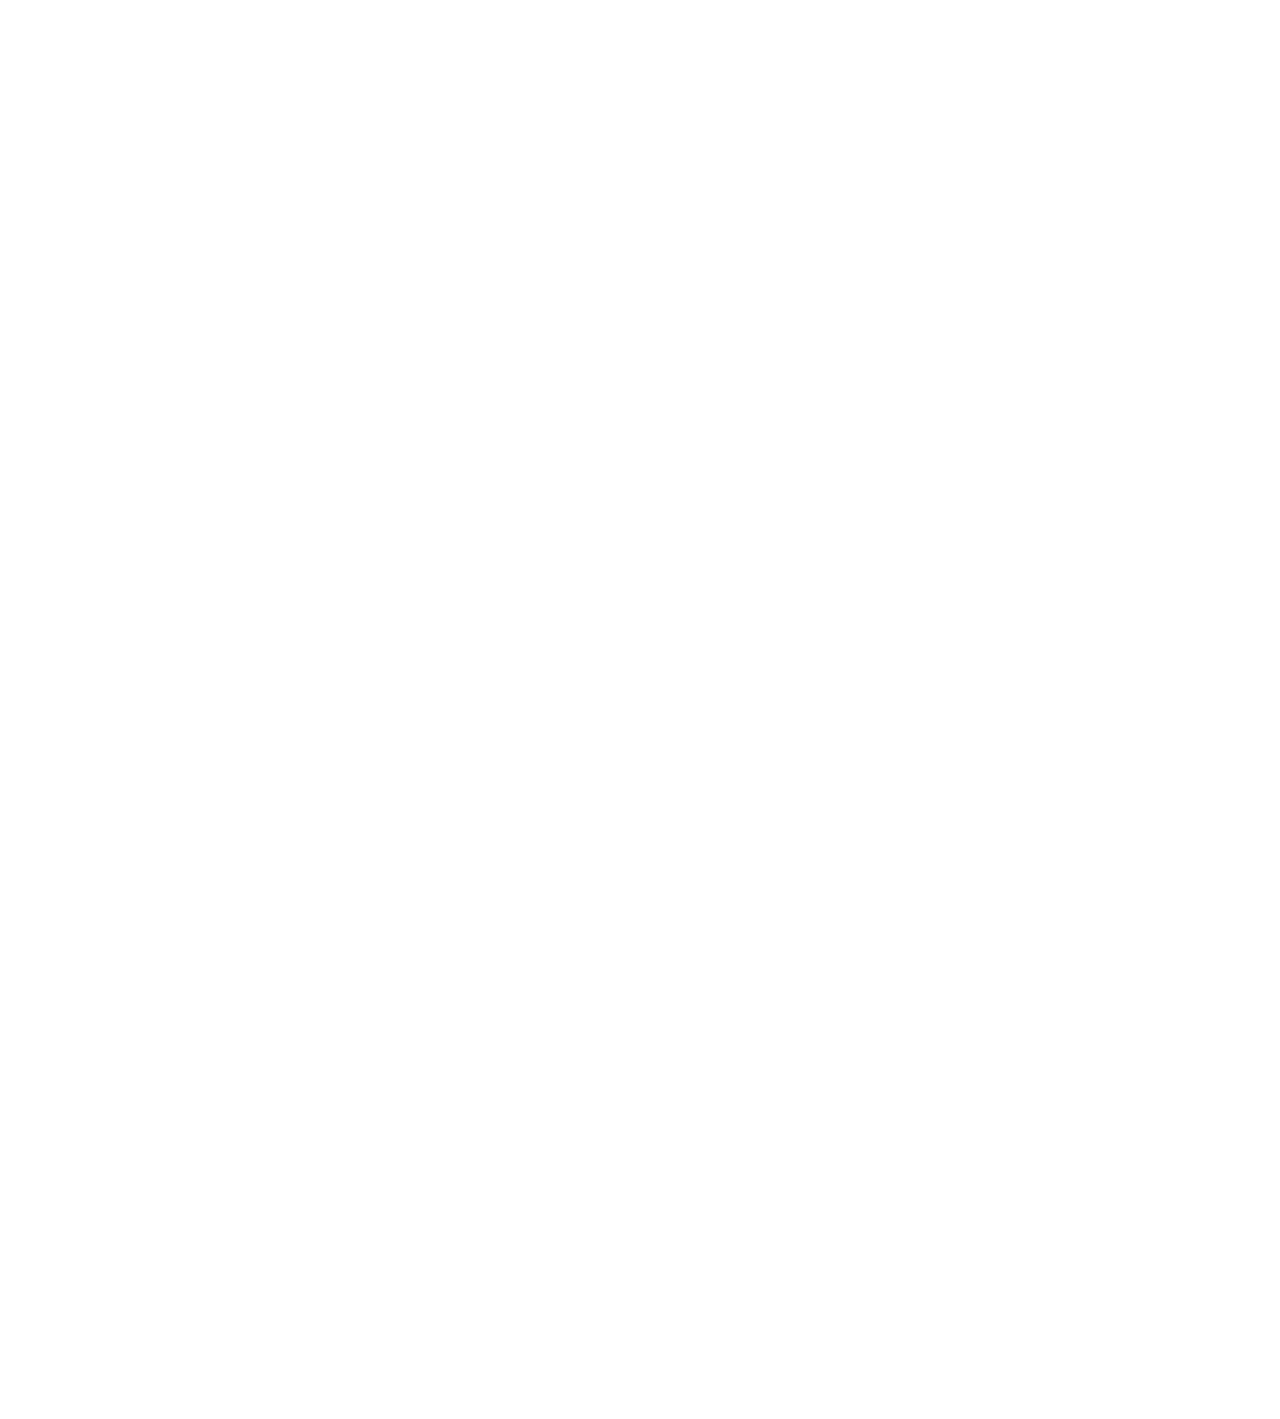
==== commit b3835b1b: "asdasd" ====
--- a/index.html
+++ b/index.html
@@ -66,7 +66,7 @@
                                 02.02.2022 - 02.02.2022
                             </p>
                             <div class="upsideBar__slogan slogan">
-                                Все продумали за Вас
+                                Все продумали за Вас!
                                 <div class="slogan__stracture">
                                     <div class="slogan__round frstround">
 
@@ -896,7 +896,7 @@
                         </div>
 
                         <a href="files/blank.pdf" download="" class="Pdf__link animItem" >
-                            <button class="Pdf__btn"> Скачать PDF</button>
+                            <div class="Pdf__btn"> Скачать PDF</div>
                         </a>
                     </div>
                 </div>
@@ -1639,9 +1639,9 @@
                 <div class="main__linerVideo animItem linerVideo">
                     <div class="linerVideo__container container">
                         <div class="linerVideo__body">
-                            <iframe class="linerVideo__link" width="560" height="315" 
+                            <iframe class="linerVideo__link" 
                             src="https://www.youtube.com/embed/EHZRETG_YYI" 
-                            title="YouTube video player" frameborder="0" 
+                            title="YouTube video player"  
                             allow="accelerometer; autoplay; clipboard-write; encrypted-media; gyroscope; picture-in-picture" 
                             allowfullscreen></iframe>
                         </div>
--- a/css/linerVideo.css
+++ b/css/linerVideo.css
@@ -37,4 +37,7 @@
   width: 100%;
   height: 100%;
   object-fit: cover;
+  border: 0px;
+  width: 560;
+  height: 315;
 }--- a/css/popup.css
+++ b/css/popup.css
@@ -96,6 +96,9 @@
   background: #FFC614;
   width: 200px;
   height: 40px;
+  display: flex;
+  justify-content: center;
+  align-items: center;
 }
 
 .popup__btnLink {
